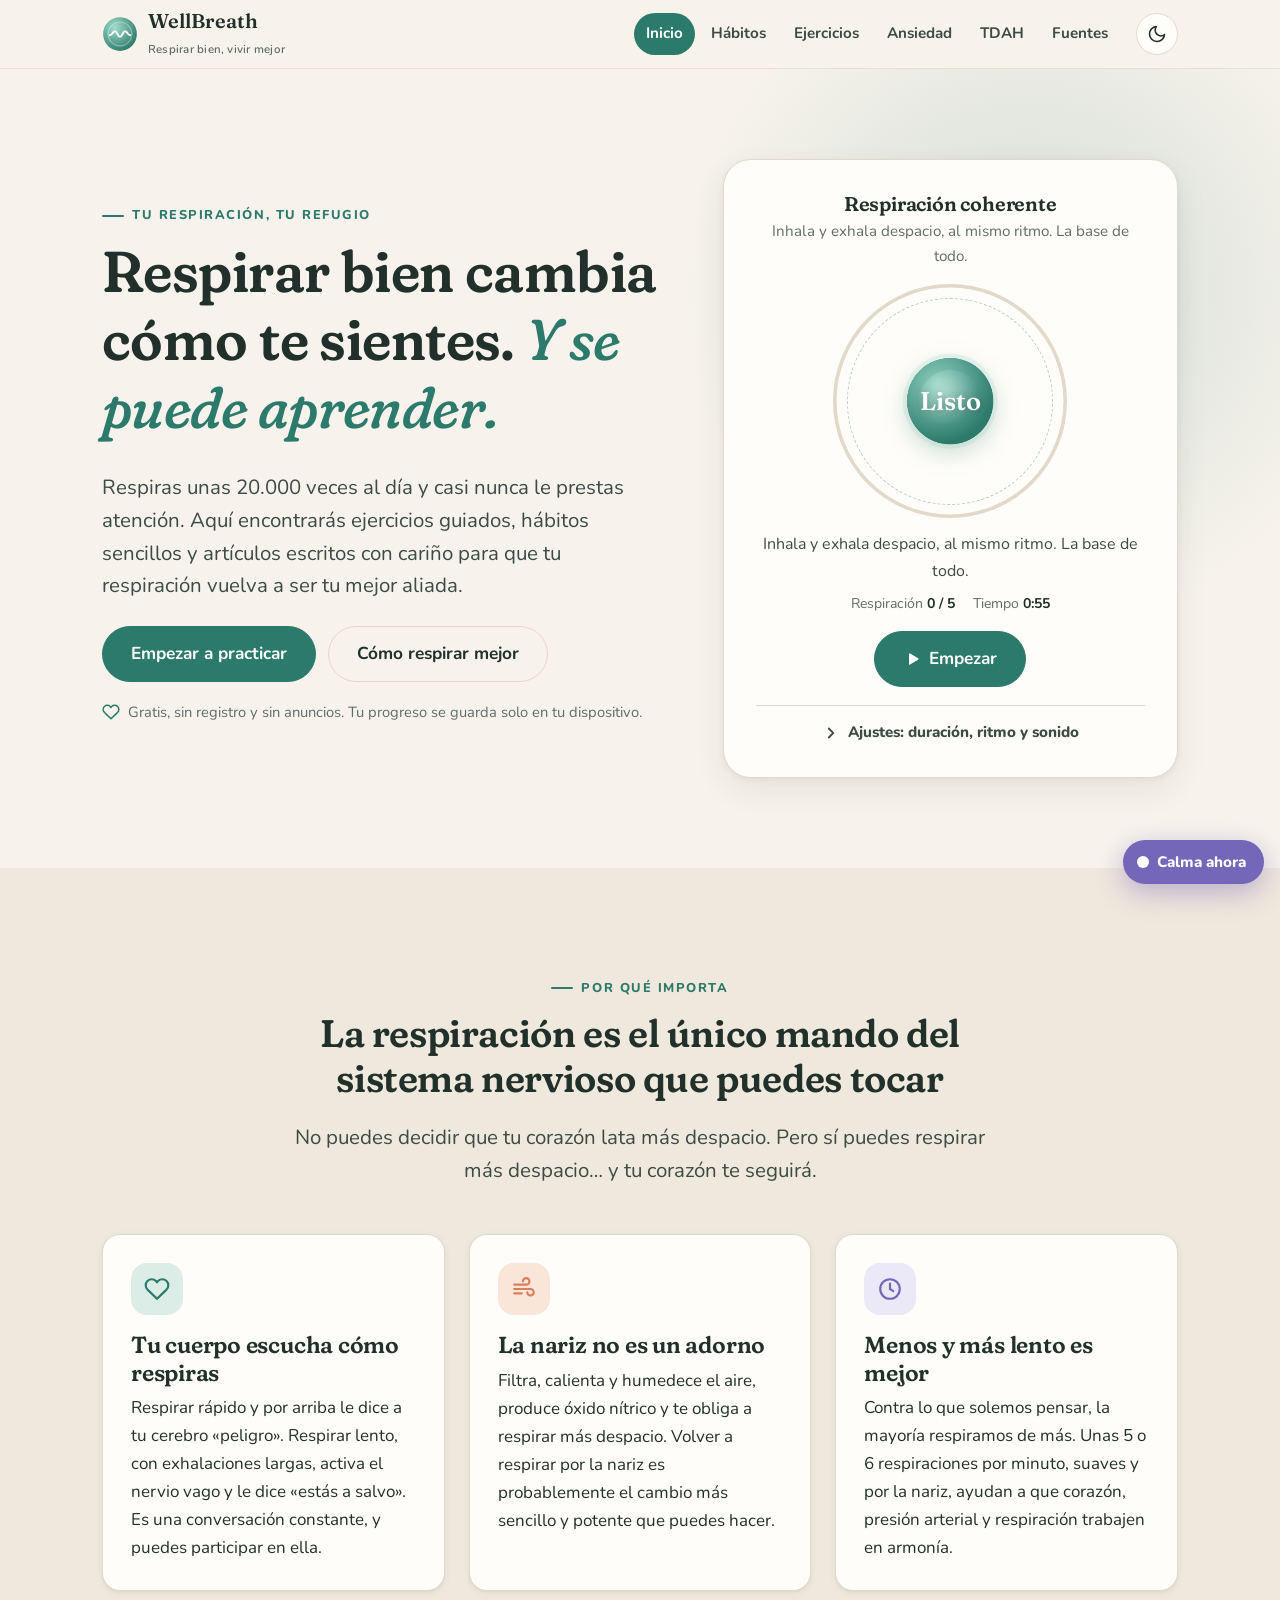
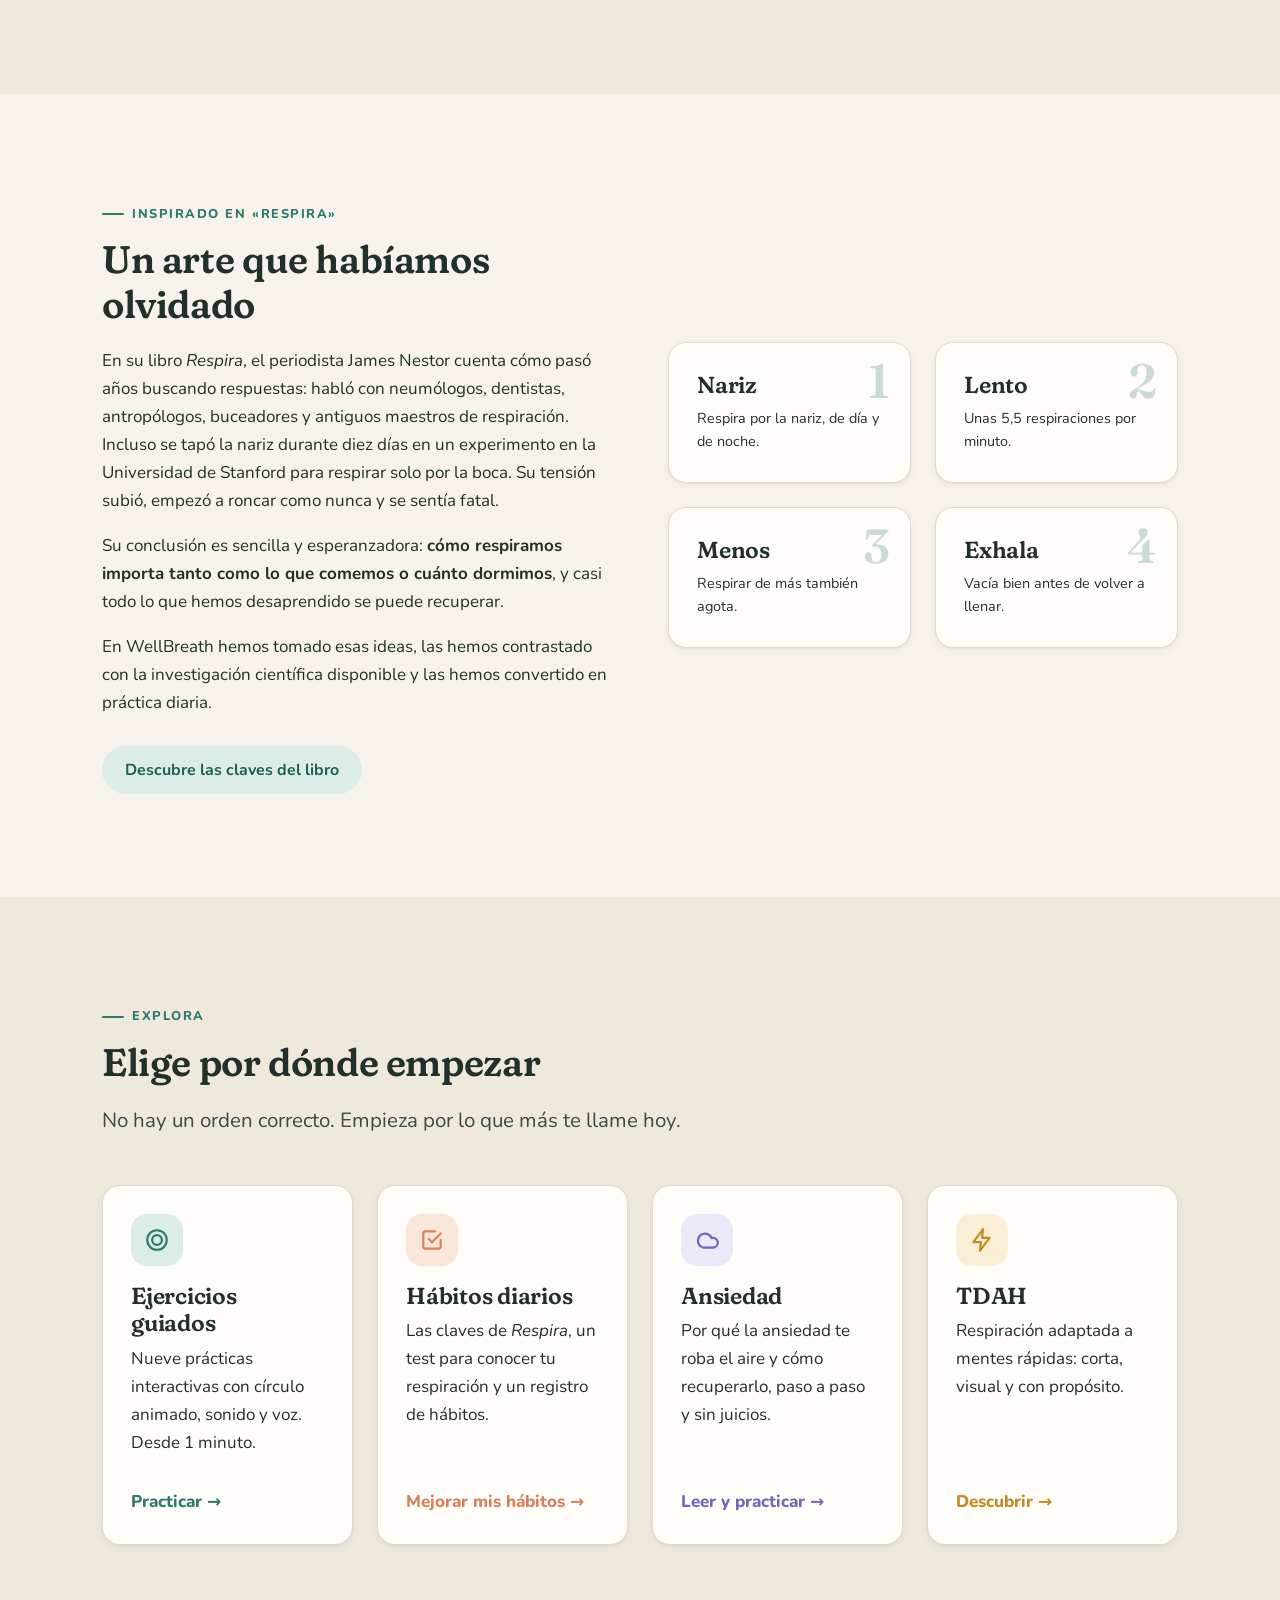
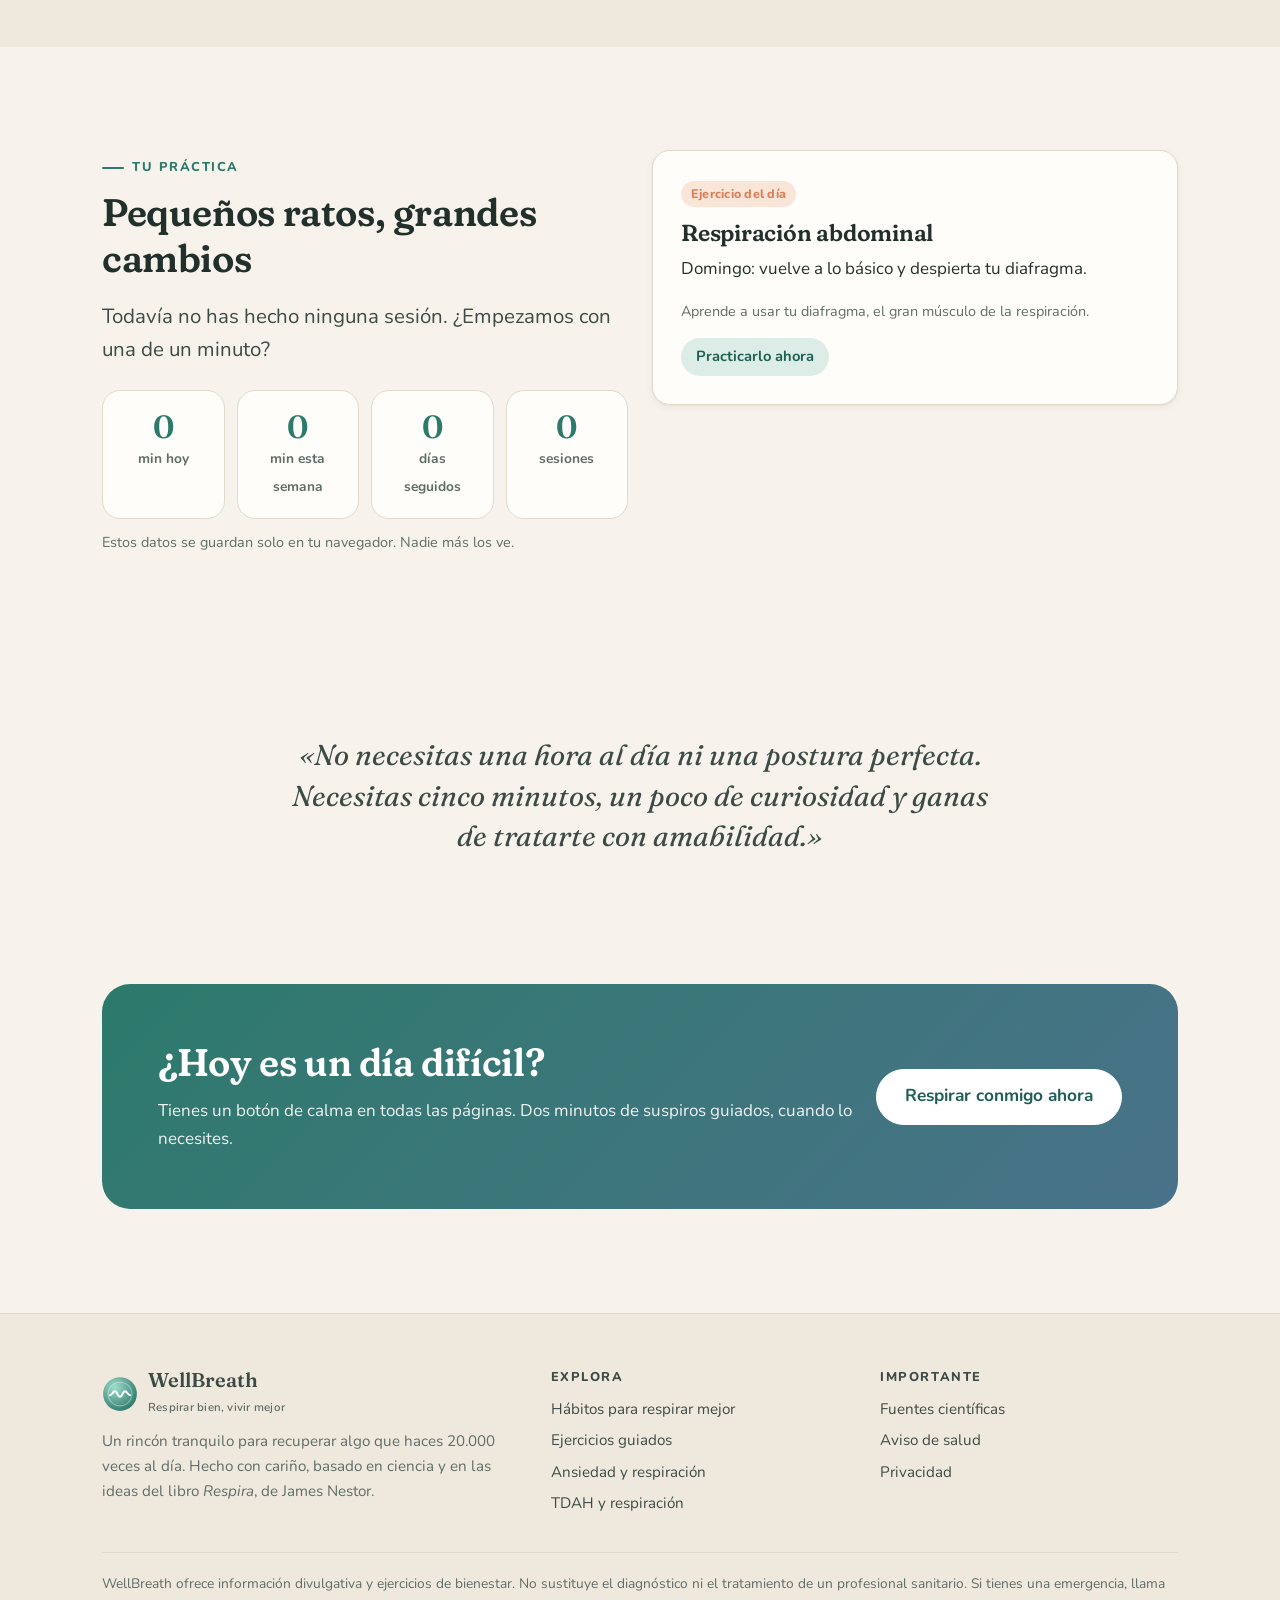
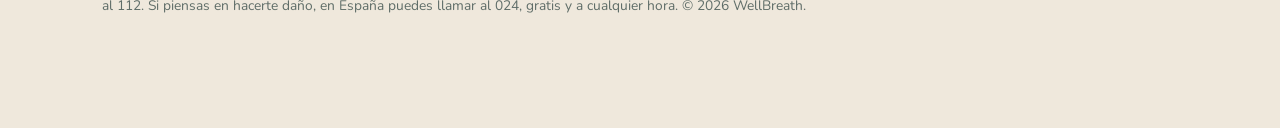
==== index.html @ b834329a "Crear WellBreath: web para mejorar la respiración en el día a día - Seis páginas: inicio, hábitos (c" ====
<!doctype html>
<html lang="es">
<head>
  <meta charset="utf-8">
  <meta name="viewport" content="width=device-width, initial-scale=1, viewport-fit=cover">
  <meta name="theme-color" content="#2c7a6b">
  <link rel="icon" href="img/favicon.svg" type="image/svg+xml">
  <link rel="manifest" href="manifest.webmanifest">
  <link rel="preconnect" href="https://fonts.googleapis.com">
  <link rel="preconnect" href="https://fonts.gstatic.com" crossorigin>
  <link href="https://fonts.googleapis.com/css2?family=Fraunces:ital,opsz,wght@0,9..144,400..700;1,9..144,400..600&family=Nunito:ital,wght@0,400..800;1,400..600&display=swap" rel="stylesheet">
  <link rel="stylesheet" href="css/styles.css">
  <script>
    (function () {
      document.documentElement.classList.add('no-js');
      try { var t = localStorage.getItem('wb-theme'); if (t) document.documentElement.dataset.theme = t; } catch (e) {}
    })();
  </script>
  <title>WellBreath · Respirar bien, vivir mejor</title>
  <meta name="description" content="Ejercicios de respiración interactivos, hábitos basados en el libro Respira y artículos cercanos sobre ansiedad y TDAH para respirar mejor cada día.">
</head>
<body>
  <a class="skip-link" href="#main">Saltar al contenido</a>
  <header class="site-header">
    <div class="container header-inner">
      <a class="brand" href="index.html" aria-label="WellBreath, inicio">
        <img class="brand-mark" src="img/favicon.svg" alt="" width="36" height="36">
        <span><span class="brand-name">WellBreath</span><span class="brand-tag">Respirar bien, vivir mejor</span></span>
      </a>
      <nav class="main-nav" id="main-nav" aria-label="Principal">
        <ul>
          <li><a href="index.html" aria-current="page">Inicio</a></li>
          <li><a href="habitos.html">Hábitos</a></li>
          <li><a href="ejercicios.html">Ejercicios</a></li>
          <li><a href="ansiedad.html">Ansiedad</a></li>
          <li><a href="tdah.html">TDAH</a></li>
          <li><a href="fuentes.html">Fuentes</a></li>
        </ul>
      </nav>
      <button type="button" class="icon-btn theme-toggle" aria-label="Cambiar tema claro u oscuro">
        <svg class="icon-moon" viewBox="0 0 24 24" fill="none" stroke="currentColor" stroke-width="2" stroke-linecap="round" stroke-linejoin="round" aria-hidden="true"><path d="M21 12.8A9 9 0 1 1 11.2 3a7 7 0 0 0 9.8 9.8Z"/></svg>
        <svg class="icon-sun" viewBox="0 0 24 24" fill="none" stroke="currentColor" stroke-width="2" stroke-linecap="round" aria-hidden="true"><circle cx="12" cy="12" r="4.5"/><path d="M12 2v2m0 16v2M4.9 4.9l1.4 1.4m11.4 11.4 1.4 1.4M2 12h2m16 0h2M4.9 19.1l1.4-1.4M17.7 6.3l1.4-1.4"/></svg>
      </button>
      <button type="button" class="icon-btn nav-toggle" aria-controls="main-nav" aria-expanded="false" aria-label="Abrir menú">
        <svg viewBox="0 0 24 24" fill="none" stroke="currentColor" stroke-width="2.2" stroke-linecap="round" aria-hidden="true"><path d="M4 7h16M4 12h16M4 17h16"/></svg>
      </button>
    </div>
  </header>

  <main id="main">
    <!-- Hero -->
    <section class="hero">
      <div class="container hero-grid">
        <div>
          <span class="eyebrow">Tu respiración, tu refugio</span>
          <h1>Respirar bien cambia cómo te sientes. <em>Y se puede aprender.</em></h1>
          <p class="lead">Respiras unas 20.000 veces al día y casi nunca le prestas atención. Aquí encontrarás ejercicios guiados, hábitos sencillos y artículos escritos con cariño para que tu respiración vuelva a ser tu mejor aliada.</p>
          <div class="btn-row mt-2">
            <a class="btn btn-lg" href="ejercicios.html">Empezar a practicar</a>
            <a class="btn btn-ghost btn-lg" href="habitos.html">Cómo respirar mejor</a>
          </div>
          <p class="hero-note">
            <svg viewBox="0 0 24 24" fill="none" stroke="currentColor" stroke-width="2" stroke-linecap="round" aria-hidden="true"><path d="M20.8 4.6a5.5 5.5 0 0 0-7.8 0L12 5.7l-1-1.1a5.5 5.5 0 0 0-7.8 7.8l1 1.1L12 21l7.8-7.5 1-1.1a5.5 5.5 0 0 0 0-7.8Z"/></svg>
            Gratis, sin registro y sin anuncios. Tu progreso se guarda solo en tu dispositivo.
          </p>
        </div>
        <div>
          <div data-breath-player="coherente" data-compact data-minutes="1" data-show-title></div>
        </div>
      </div>
    </section>

    <!-- Por qué importa -->
    <section class="section section-alt">
      <div class="container">
        <div class="section-head center reveal">
          <span class="eyebrow">Por qué importa</span>
          <h2>La respiración es el único mando del sistema nervioso que puedes tocar</h2>
          <p class="lead">No puedes decidir que tu corazón lata más despacio. Pero sí puedes respirar más despacio… y tu corazón te seguirá.</p>
        </div>
        <div class="grid grid-3">
          <article class="card reveal">
            <div class="card-icon">
              <svg viewBox="0 0 24 24" fill="none" stroke="currentColor" stroke-width="2" stroke-linecap="round" aria-hidden="true"><path d="M20.8 4.6a5.5 5.5 0 0 0-7.8 0L12 5.7l-1-1.1a5.5 5.5 0 0 0-7.8 7.8l1 1.1L12 21l7.8-7.5 1-1.1a5.5 5.5 0 0 0 0-7.8Z"/></svg>
            </div>
            <h3>Tu cuerpo escucha cómo respiras</h3>
            <p>Respirar rápido y por arriba le dice a tu cerebro «peligro». Respirar lento, con exhalaciones largas, activa el nervio vago y le dice «estás a salvo». Es una conversación constante, y puedes participar en ella.</p>
          </article>
          <article class="card reveal">
            <div class="card-icon accent">
              <svg viewBox="0 0 24 24" fill="none" stroke="currentColor" stroke-width="2" stroke-linecap="round" aria-hidden="true"><path d="M3 8h11a3 3 0 1 0-3-3M3 12h15a3 3 0 1 1-3 3M3 16h7"/></svg>
            </div>
            <h3>La nariz no es un adorno</h3>
            <p>Filtra, calienta y humedece el aire, produce óxido nítrico y te obliga a respirar más despacio. Volver a respirar por la nariz es probablemente el cambio más sencillo y potente que puedes hacer.</p>
          </article>
          <article class="card reveal">
            <div class="card-icon calm">
              <svg viewBox="0 0 24 24" fill="none" stroke="currentColor" stroke-width="2" stroke-linecap="round" aria-hidden="true"><circle cx="12" cy="12" r="9"/><path d="M12 7v5l3 2"/></svg>
            </div>
            <h3>Menos y más lento es mejor</h3>
            <p>Contra lo que solemos pensar, la mayoría respiramos de más. Unas 5 o 6 respiraciones por minuto, suaves y por la nariz, ayudan a que corazón, presión arterial y respiración trabajen en armonía.</p>
          </article>
        </div>
      </div>
    </section>

    <!-- Respira, el libro -->
    <section class="section">
      <div class="container split">
        <div class="reveal">
          <span class="eyebrow">Inspirado en «Respira»</span>
          <h2>Un arte que habíamos olvidado</h2>
          <p>En su libro <em>Respira</em>, el periodista James Nestor cuenta cómo pasó años buscando respuestas: habló con neumólogos, dentistas, antropólogos, buceadores y antiguos maestros de respiración. Incluso se tapó la nariz durante diez días en un experimento en la Universidad de Stanford para respirar solo por la boca. Su tensión subió, empezó a roncar como nunca y se sentía fatal.</p>
          <p>Su conclusión es sencilla y esperanzadora: <strong>cómo respiramos importa tanto como lo que comemos o cuánto dormimos</strong>, y casi todo lo que hemos desaprendido se puede recuperar.</p>
          <p>En WellBreath hemos tomado esas ideas, las hemos contrastado con la investigación científica disponible y las hemos convertido en práctica diaria.</p>
          <a class="btn btn-soft mt-1" href="habitos.html">Descubre las claves del libro</a>
        </div>
        <div class="grid grid-2 reveal">
          <div class="card pillar"><span class="pillar-num" aria-hidden="true">1</span><h3>Nariz</h3><p class="small">Respira por la nariz, de día y de noche.</p></div>
          <div class="card pillar"><span class="pillar-num" aria-hidden="true">2</span><h3>Lento</h3><p class="small">Unas 5,5 respiraciones por minuto.</p></div>
          <div class="card pillar"><span class="pillar-num" aria-hidden="true">3</span><h3>Menos</h3><p class="small">Respirar de más también agota.</p></div>
          <div class="card pillar"><span class="pillar-num" aria-hidden="true">4</span><h3>Exhala</h3><p class="small">Vacía bien antes de volver a llenar.</p></div>
        </div>
      </div>
    </section>

    <!-- Explora -->
    <section class="section section-alt">
      <div class="container">
        <div class="section-head reveal">
          <span class="eyebrow">Explora</span>
          <h2>Elige por dónde empezar</h2>
          <p class="lead">No hay un orden correcto. Empieza por lo que más te llame hoy.</p>
        </div>
        <div class="grid grid-4">
          <a class="card card-link reveal" href="ejercicios.html">
            <div class="card-icon">
              <svg viewBox="0 0 24 24" fill="none" stroke="currentColor" stroke-width="2" stroke-linecap="round" aria-hidden="true"><circle cx="12" cy="12" r="9"/><circle cx="12" cy="12" r="4.5"/></svg>
            </div>
            <h3>Ejercicios guiados</h3>
            <p>Nueve prácticas interactivas con círculo animado, sonido y voz. Desde 1 minuto.</p>
            <span class="more">Practicar →</span>
          </a>
          <a class="card card-link accent reveal" href="habitos.html">
            <div class="card-icon accent">
              <svg viewBox="0 0 24 24" fill="none" stroke="currentColor" stroke-width="2" stroke-linecap="round" aria-hidden="true"><path d="M9 11l3 3 8-8"/><path d="M20 12v6a2 2 0 0 1-2 2H6a2 2 0 0 1-2-2V6a2 2 0 0 1 2-2h9"/></svg>
            </div>
            <h3>Hábitos diarios</h3>
            <p>Las claves de <em>Respira</em>, un test para conocer tu respiración y un registro de hábitos.</p>
            <span class="more">Mejorar mis hábitos →</span>
          </a>
          <a class="card card-link calm reveal" href="ansiedad.html">
            <div class="card-icon calm">
              <svg viewBox="0 0 24 24" fill="none" stroke="currentColor" stroke-width="2" stroke-linecap="round" aria-hidden="true"><path d="M17.5 19a4.5 4.5 0 1 0-1.3-8.8A6.5 6.5 0 1 0 6.5 18"/><path d="M8 19h9.5"/></svg>
            </div>
            <h3>Ansiedad</h3>
            <p>Por qué la ansiedad te roba el aire y cómo recuperarlo, paso a paso y sin juicios.</p>
            <span class="more">Leer y practicar →</span>
          </a>
          <a class="card card-link focus reveal" href="tdah.html">
            <div class="card-icon focus">
              <svg viewBox="0 0 24 24" fill="none" stroke="currentColor" stroke-width="2" stroke-linecap="round" stroke-linejoin="round" aria-hidden="true"><path d="M13 2 4 14h7l-1 8 9-12h-7l1-8Z"/></svg>
            </div>
            <h3>TDAH</h3>
            <p>Respiración adaptada a mentes rápidas: corta, visual y con propósito.</p>
            <span class="more">Descubrir →</span>
          </a>
        </div>
      </div>
    </section>

    <!-- Tu práctica -->
    <section class="section">
      <div class="container">
        <div class="grid grid-2" style="align-items:start">
          <div class="reveal">
            <span class="eyebrow">Tu práctica</span>
            <h2>Pequeños ratos, grandes cambios</h2>
            <p class="lead" data-stat-message>Cada día es un buen día para empezar.</p>
            <div class="stats mt-2">
              <div class="stat"><b data-stat="today">0</b><span>min hoy</span></div>
              <div class="stat"><b data-stat="week">0</b><span>min esta semana</span></div>
              <div class="stat"><b data-stat="streak">0</b><span>días seguidos</span></div>
              <div class="stat"><b data-stat="sessions">0</b><span>sesiones</span></div>
            </div>
            <p class="small muted mt-1">Estos datos se guardan solo en tu navegador. Nadie más los ve.</p>
          </div>
          <div class="card reveal" data-exercise-of-day></div>
        </div>
      </div>
    </section>

    <!-- Mensaje cálido -->
    <section class="section-tight">
      <div class="container narrow center reveal">
        <blockquote class="prose" style="margin:0 auto;border:0;padding:0;font-family:var(--font-display);font-size:clamp(1.3rem,3vw,1.8rem);font-style:italic;color:var(--ink-soft);line-height:1.4">
          «No necesitas una hora al día ni una postura perfecta. Necesitas cinco minutos, un poco de curiosidad y ganas de tratarte con amabilidad.»
        </blockquote>
      </div>
    </section>

    <section class="section-tight">
      <div class="container">
        <div class="cta-band reveal">
          <div>
            <h2>¿Hoy es un día difícil?</h2>
            <p>Tienes un botón de calma en todas las páginas. Dos minutos de suspiros guiados, cuando lo necesites.</p>
          </div>
          <button type="button" class="btn btn-lg" data-open-sos>Respirar conmigo ahora</button>
        </div>
      </div>
    </section>
  </main>

  <footer class="site-footer">
    <div class="container">
      <div class="footer-grid">
        <div>
          <a class="brand" href="index.html" aria-label="WellBreath, inicio">
            <img class="brand-mark" src="img/favicon.svg" alt="" width="36" height="36">
            <span><span class="brand-name">WellBreath</span><span class="brand-tag">Respirar bien, vivir mejor</span></span>
          </a>
          <p class="mt-1">Un rincón tranquilo para recuperar algo que haces 20.000 veces al día. Hecho con cariño, basado en ciencia y en las ideas del libro <em>Respira</em>, de James Nestor.</p>
        </div>
        <div>
          <h2>Explora</h2>
          <ul>
            <li><a href="habitos.html">Hábitos para respirar mejor</a></li>
            <li><a href="ejercicios.html">Ejercicios guiados</a></li>
            <li><a href="ansiedad.html">Ansiedad y respiración</a></li>
            <li><a href="tdah.html">TDAH y respiración</a></li>
          </ul>
        </div>
        <div>
          <h2>Importante</h2>
          <ul>
            <li><a href="fuentes.html">Fuentes científicas</a></li>
            <li><a href="fuentes.html#aviso">Aviso de salud</a></li>
            <li><a href="fuentes.html#privacidad">Privacidad</a></li>
          </ul>
        </div>
      </div>
      <p class="disclaimer">WellBreath ofrece información divulgativa y ejercicios de bienestar. No sustituye el diagnóstico ni el tratamiento de un profesional sanitario. Si tienes una emergencia, llama al 112. Si piensas en hacerte daño, en España puedes llamar al 024, gratis y a cualquier hora. © <span data-year>2026</span> WellBreath.</p>
    </div>
  </footer>

  <button type="button" class="sos-fab" data-open-sos aria-haspopup="dialog">
    <span class="pulse" aria-hidden="true"></span> Calma ahora
  </button>

  <script src="js/exercises.js" defer></script>
  <script src="js/breath.js" defer></script>
  <script src="js/tools.js" defer></script>
  <script src="js/app.js" defer></script>
</body>
</html>
---- css/styles.css ----
/* ==========================================================================
   WellBreath — Respirar bien, vivir mejor
   Hoja de estilos principal
   ========================================================================== */

/* ---------- Tokens de diseño ---------- */
:root {
  --bg: #f7f3ec;
  --bg-alt: #efe8dc;
  --surface: #fffdf9;
  --surface-2: #f9f5ee;
  --ink: #22302b;
  --ink-soft: #3d4b46;
  --muted: #5f6d68;
  --line: #e2d9cb;

  --primary: #2c7a6b;
  --primary-strong: #1f5f53;
  --primary-soft: #dcede7;
  --primary-ink: #ffffff;

  --accent: #d9805a;
  --accent-soft: #fae5d9;

  --calm: #7466b8;          /* ansiedad */
  --calm-soft: #ebe8f8;
  --focus: #c48a1f;         /* TDAH */
  --focus-soft: #faefd6;

  --danger: #b4483c;
  --danger-soft: #f8e1dd;

  --orb-a: #8fd1bf;
  --orb-b: #2c7a6b;
  --orb-glow: rgba(44, 122, 107, .28);

  --radius-s: 10px;
  --radius: 18px;
  --radius-l: 28px;
  --shadow-s: 0 1px 2px rgba(34, 48, 43, .06), 0 2px 8px rgba(34, 48, 43, .05);
  --shadow: 0 2px 6px rgba(34, 48, 43, .05), 0 12px 32px rgba(34, 48, 43, .08);

  --font-display: "Fraunces", Georgia, "Times New Roman", serif;
  --font-body: "Nunito", system-ui, -apple-system, "Segoe UI", Roboto, sans-serif;

  --container: 1140px;
  --gutter: clamp(16px, 4vw, 32px);

  color-scheme: light;
}

@media (prefers-color-scheme: dark) {
  :root:not([data-theme="light"]) {
    --bg: #111816;
    --bg-alt: #16201d;
    --surface: #19231f;
    --surface-2: #1e2a26;
    --ink: #e7efeb;
    --ink-soft: #cdd8d3;
    --muted: #9fb0a9;
    --line: #2b3a35;
    --primary: #6cc4ad;
    --primary-strong: #8fd8c4;
    --primary-soft: #1f3530;
    --primary-ink: #0f1a17;
    --accent: #eea27f;
    --accent-soft: #3a2a22;
    --calm: #a99cf0;
    --calm-soft: #26233b;
    --focus: #e8b85a;
    --focus-soft: #352c17;
    --danger: #f0907f;
    --danger-soft: #3b2420;
    --orb-a: #9ee3d0;
    --orb-b: #2f8b78;
    --orb-glow: rgba(108, 196, 173, .25);
    --shadow-s: 0 1px 2px rgba(0, 0, 0, .3);
    --shadow: 0 2px 6px rgba(0, 0, 0, .25), 0 12px 32px rgba(0, 0, 0, .3);
    color-scheme: dark;
  }
}

:root[data-theme="dark"] {
  --bg: #111816;
  --bg-alt: #16201d;
  --surface: #19231f;
  --surface-2: #1e2a26;
  --ink: #e7efeb;
  --ink-soft: #cdd8d3;
  --muted: #9fb0a9;
  --line: #2b3a35;
  --primary: #6cc4ad;
  --primary-strong: #8fd8c4;
  --primary-soft: #1f3530;
  --primary-ink: #0f1a17;
  --accent: #eea27f;
  --accent-soft: #3a2a22;
  --calm: #a99cf0;
  --calm-soft: #26233b;
  --focus: #e8b85a;
  --focus-soft: #352c17;
  --danger: #f0907f;
  --danger-soft: #3b2420;
  --orb-a: #9ee3d0;
  --orb-b: #2f8b78;
  --orb-glow: rgba(108, 196, 173, .25);
  --shadow-s: 0 1px 2px rgba(0, 0, 0, .3);
  --shadow: 0 2px 6px rgba(0, 0, 0, .25), 0 12px 32px rgba(0, 0, 0, .3);
  color-scheme: dark;
}

/* ---------- Base ---------- */
*, *::before, *::after { box-sizing: border-box; }

html { -webkit-text-size-adjust: 100%; scroll-behavior: smooth; scroll-padding-top: 88px; }
@media (prefers-reduced-motion: reduce) { html { scroll-behavior: auto; } }

body {
  margin: 0;
  background: var(--bg);
  color: var(--ink);
  font-family: var(--font-body);
  font-size: 1.0625rem;
  line-height: 1.65;
  overflow-x: hidden;
  -webkit-font-smoothing: antialiased;
}

img, svg { max-width: 100%; display: block; }
[hidden] { display: none !important; }

h1, h2, h3, h4 {
  font-family: var(--font-display);
  font-weight: 600;
  line-height: 1.18;
  letter-spacing: -.01em;
  color: var(--ink);
  margin: 0 0 .5em;
  font-variation-settings: "SOFT" 100, "WONK" 0;
}
h1 { font-size: clamp(2.1rem, 5.2vw, 3.6rem); }
h2 { font-size: clamp(1.6rem, 3.4vw, 2.4rem); }
h3 { font-size: clamp(1.2rem, 2.2vw, 1.45rem); }
h4 { font-size: 1.1rem; }

p { margin: 0 0 1em; }
a { color: var(--primary); text-underline-offset: .18em; text-decoration-thickness: 1px; }
a:hover { color: var(--primary-strong); }
strong { font-weight: 700; color: var(--ink); }

:focus-visible { outline: 3px solid var(--accent); outline-offset: 3px; border-radius: 6px; }

.skip-link {
  position: absolute; left: 12px; top: -60px; z-index: 200;
  background: var(--ink); color: var(--bg); padding: 10px 16px; border-radius: 10px;
  text-decoration: none; font-weight: 700;
}
.skip-link:focus { top: 12px; color: var(--bg); }

.visually-hidden {
  position: absolute !important; width: 1px; height: 1px; padding: 0; margin: -1px;
  overflow: hidden; clip: rect(0 0 0 0); white-space: nowrap; border: 0;
}

.container { width: 100%; max-width: var(--container); margin: 0 auto; padding: 0 var(--gutter); }
.narrow { max-width: 760px; }

/* ---------- Cabecera ---------- */
.site-header {
  position: sticky; top: 0; z-index: 100;
  background: color-mix(in srgb, var(--bg) 82%, transparent);
  backdrop-filter: saturate(1.4) blur(14px);
  -webkit-backdrop-filter: saturate(1.4) blur(14px);
  border-bottom: 1px solid color-mix(in srgb, var(--line) 70%, transparent);
}
.header-inner { display: flex; align-items: center; gap: 16px; height: 68px; }

.brand { display: flex; align-items: center; gap: 10px; text-decoration: none; color: var(--ink); margin-right: auto; }
.brand:hover { color: var(--ink); }
.brand-mark { width: 36px; height: 36px; flex: none; }
.brand-name { font-family: var(--font-display); font-weight: 600; font-size: 1.25rem; line-height: 1; }
.brand-tag { display: block; font-family: var(--font-body); font-size: .72rem; color: var(--muted); font-weight: 600; letter-spacing: .02em; margin-top: 3px; }

.main-nav ul { list-style: none; margin: 0; padding: 0; display: flex; gap: 4px; }
.main-nav a {
  display: block; padding: 8px 12px; border-radius: 999px; text-decoration: none;
  color: var(--ink-soft); font-weight: 700; font-size: .95rem;
}
.main-nav a:hover { background: var(--primary-soft); color: var(--primary-strong); }
.main-nav a[aria-current="page"] { background: var(--primary); color: var(--primary-ink); }

.icon-btn {
  display: inline-grid; place-items: center; width: 42px; height: 42px; border-radius: 999px;
  border: 1px solid var(--line); background: var(--surface); color: var(--ink); cursor: pointer;
}
.icon-btn:hover { border-color: var(--primary); color: var(--primary); }
.icon-btn svg { width: 20px; height: 20px; }
.theme-toggle .icon-sun { display: none; }
:root[data-theme="dark"] .theme-toggle .icon-sun { display: block; }
:root[data-theme="dark"] .theme-toggle .icon-moon { display: none; }
@media (prefers-color-scheme: dark) {
  :root:not([data-theme="light"]) .theme-toggle .icon-sun { display: block; }
  :root:not([data-theme="light"]) .theme-toggle .icon-moon { display: none; }
}

.nav-toggle { display: none; }

@media (max-width: 900px) {
  .nav-toggle { display: inline-grid; }
  .main-nav {
    position: fixed; inset: 68px 0 auto 0; background: var(--bg);
    border-bottom: 1px solid var(--line); box-shadow: var(--shadow);
    padding: 12px var(--gutter) 20px; display: none;
  }
  .main-nav.is-open { display: block; }
  .main-nav ul { flex-direction: column; gap: 2px; }
  .main-nav a { padding: 12px 14px; border-radius: 12px; font-size: 1.05rem; }
}

/* ---------- Botones ---------- */
.btn {
  --btn-bg: var(--primary); --btn-ink: var(--primary-ink); --btn-line: var(--primary);
  display: inline-flex; align-items: center; justify-content: center; gap: 8px;
  padding: 12px 22px; min-height: 48px; border-radius: 999px;
  background: var(--btn-bg); color: var(--btn-ink); border: 1.5px solid var(--btn-line);
  font: 700 1rem/1.2 var(--font-body); text-decoration: none; cursor: pointer;
  transition: transform .15s ease, background .2s ease, box-shadow .2s ease;
}
.btn:hover { color: var(--btn-ink); transform: translateY(-1px); box-shadow: var(--shadow-s); }
.btn:active { transform: translateY(0); }
.btn:disabled { opacity: .5; cursor: not-allowed; transform: none; box-shadow: none; }
.btn svg { width: 18px; height: 18px; }
.btn-ghost { --btn-bg: transparent; --btn-ink: var(--ink); --btn-line: var(--line); }
.btn-ghost:hover { --btn-line: var(--primary); --btn-ink: var(--primary); }
.btn-soft { --btn-bg: var(--primary-soft); --btn-ink: var(--primary-strong); --btn-line: transparent; }
.btn-accent { --btn-bg: var(--accent); --btn-ink: #fff; --btn-line: var(--accent); }
.btn-calm { --btn-bg: var(--calm); --btn-ink: #fff; --btn-line: var(--calm); }
.btn-focus { --btn-bg: var(--focus); --btn-ink: #1f1607; --btn-line: var(--focus); }
.btn-sm { padding: 8px 14px; min-height: 38px; font-size: .92rem; }
.btn-lg { padding: 16px 28px; min-height: 56px; font-size: 1.08rem; }
.btn-row { display: flex; flex-wrap: wrap; gap: 12px; }

/* ---------- Secciones ---------- */
.section { padding: clamp(56px, 8vw, 104px) 0; }
.section-tight { padding: clamp(36px, 5vw, 64px) 0; }
.section-alt { background: var(--bg-alt); }
.section-head { max-width: 720px; margin-bottom: clamp(28px, 4vw, 48px); }
.section-head.center { margin-left: auto; margin-right: auto; text-align: center; }
.eyebrow {
  display: inline-flex; align-items: center; gap: 8px;
  font-size: .8rem; font-weight: 800; letter-spacing: .12em; text-transform: uppercase;
  color: var(--primary); margin-bottom: 12px;
}
.eyebrow::before { content: ""; width: 22px; height: 2px; background: currentColor; border-radius: 2px; }
.lead { font-size: clamp(1.1rem, 2vw, 1.28rem); color: var(--ink-soft); line-height: 1.6; }

.theme-calm .eyebrow { color: var(--calm); }
.theme-focus .eyebrow { color: var(--focus); }

/* ---------- Hero ---------- */
.hero { position: relative; padding: clamp(40px, 7vw, 96px) 0 clamp(48px, 7vw, 96px); overflow: hidden; }
.hero::before {
  content: ""; position: absolute; inset: -20% -10% auto auto; width: 60vw; height: 60vw; max-width: 760px; max-height: 760px;
  background: radial-gradient(circle, color-mix(in srgb, var(--primary) 18%, transparent), transparent 65%);
  pointer-events: none; z-index: 0;
}
.hero > .container { position: relative; z-index: 1; }
.hero-grid { display: grid; grid-template-columns: 1.1fr .9fr; gap: clamp(28px, 5vw, 64px); align-items: center; }
.hero h1 em { font-style: italic; color: var(--primary); font-weight: 500; }
.hero .lead { max-width: 560px; }
.hero-note { margin-top: 18px; font-size: .92rem; color: var(--muted); display: flex; gap: 8px; align-items: flex-start; }
.hero-note svg { width: 18px; height: 18px; flex: none; margin-top: 3px; color: var(--primary); }
@media (max-width: 860px) { .hero-grid { grid-template-columns: 1fr; } }

.page-hero { padding: clamp(40px, 6vw, 80px) 0 clamp(32px, 4vw, 48px); position: relative; overflow: hidden; }
.page-hero .lead { max-width: 700px; }
.page-hero::after {
  content: ""; position: absolute; right: -120px; top: -120px; width: 420px; height: 420px; border-radius: 50%;
  background: radial-gradient(circle, color-mix(in srgb, var(--hero-tint, var(--primary)) 20%, transparent), transparent 70%);
  pointer-events: none;
}
.theme-calm { --hero-tint: var(--calm); }
.theme-focus { --hero-tint: var(--focus); }

/* ---------- Tarjetas y rejillas ---------- */
.grid { display: grid; gap: clamp(16px, 2.4vw, 24px); }
.grid-2 { grid-template-columns: repeat(2, minmax(0, 1fr)); }
.grid-3 { grid-template-columns: repeat(3, minmax(0, 1fr)); }
.grid-4 { grid-template-columns: repeat(4, minmax(0, 1fr)); }
@media (max-width: 960px) { .grid-4 { grid-template-columns: repeat(2, minmax(0, 1fr)); } .grid-3 { grid-template-columns: repeat(2, minmax(0, 1fr)); } }
@media (max-width: 640px) { .grid-2, .grid-3, .grid-4 { grid-template-columns: 1fr; } }

.card {
  background: var(--surface); border: 1px solid var(--line); border-radius: var(--radius);
  padding: clamp(20px, 3vw, 28px); box-shadow: var(--shadow-s); min-width: 0;
}
.card h3 { margin-bottom: .35em; }
.card p:last-child { margin-bottom: 0; }
.card-link { text-decoration: none; color: inherit; display: flex; flex-direction: column; transition: transform .2s ease, box-shadow .2s ease, border-color .2s; }
.card-link:hover { color: inherit; transform: translateY(-3px); box-shadow: var(--shadow); border-color: var(--primary); }
.card-link .more { margin-top: auto; padding-top: 14px; font-weight: 800; color: var(--primary); display: inline-flex; align-items: center; gap: 6px; }
.card-icon {
  width: 52px; height: 52px; border-radius: 16px; display: grid; place-items: center;
  background: var(--primary-soft); color: var(--primary); margin-bottom: 16px;
}
.card-icon svg { width: 26px; height: 26px; }
.card-icon.calm { background: var(--calm-soft); color: var(--calm); }
.card-icon.focus { background: var(--focus-soft); color: var(--focus); }
.card-icon.accent { background: var(--accent-soft); color: var(--accent); }
.card-link.calm:hover { border-color: var(--calm); } .card-link.calm .more { color: var(--calm); }
.card-link.focus:hover { border-color: var(--focus); } .card-link.focus .more { color: var(--focus); }
.card-link.accent:hover { border-color: var(--accent); } .card-link.accent .more { color: var(--accent); }

.tag {
  display: inline-block; padding: 3px 10px; border-radius: 999px; font-size: .78rem; font-weight: 800;
  background: var(--primary-soft); color: var(--primary-strong); letter-spacing: .02em;
}
.tag.calm { background: var(--calm-soft); color: var(--calm); }
.tag.focus { background: var(--focus-soft); color: var(--focus); }
.tag.accent { background: var(--accent-soft); color: var(--accent); }
.tags { display: flex; flex-wrap: wrap; gap: 6px; }

/* Pilares (claves de Respira) */
.pillar { position: relative; padding-top: 28px; }
.pillar-num {
  font-family: var(--font-display); font-size: 3rem; line-height: 1; color: var(--primary);
  opacity: .25; position: absolute; top: 14px; right: 20px; font-weight: 600;
}

/* ---------- Artículo / prosa ---------- */
.prose { max-width: 720px; }
.prose h2 { margin-top: 2.2em; }
.prose h3 { margin-top: 1.8em; }
.prose > :first-child { margin-top: 0; }
.prose ul, .prose ol { padding-left: 1.3em; margin: 0 0 1.2em; }
.prose li { margin-bottom: .45em; }
.prose li::marker { color: var(--primary); }
.prose blockquote {
  margin: 1.6em 0; padding: 4px 0 4px 22px; border-left: 3px solid var(--accent);
  font-family: var(--font-display); font-size: 1.22rem; font-style: italic; color: var(--ink-soft);
}
.theme-calm .prose li::marker { color: var(--calm); }
.theme-focus .prose li::marker { color: var(--focus); }

.article-layout { display: grid; grid-template-columns: 240px minmax(0, 1fr); gap: clamp(28px, 5vw, 64px); align-items: start; }
.toc { position: sticky; top: 96px; font-size: .93rem; }
.toc h2 { font-family: var(--font-body); font-size: .78rem; text-transform: uppercase; letter-spacing: .12em; color: var(--muted); margin: 0 0 12px; font-weight: 800; }
.toc ol { list-style: none; margin: 0; padding: 0; border-left: 2px solid var(--line); }
.toc a { display: block; padding: 6px 0 6px 14px; margin-left: -2px; border-left: 2px solid transparent; color: var(--muted); text-decoration: none; font-weight: 600; line-height: 1.35; }
.toc a:hover { color: var(--ink); }
.toc a.is-active { color: var(--hero-tint, var(--primary)); border-left-color: currentColor; }
@media (max-width: 960px) { .article-layout { grid-template-columns: 1fr; } .toc { position: static; display: none; } }

/* Llamadas / avisos */
.callout {
  display: flex; gap: 14px; padding: 18px 20px; border-radius: var(--radius);
  background: var(--primary-soft); border: 1px solid color-mix(in srgb, var(--primary) 25%, transparent);
  margin: 1.6em 0; color: var(--ink);
}
.callout > svg { width: 24px; height: 24px; flex: none; color: var(--primary); margin-top: 2px; }
.callout p:last-child { margin-bottom: 0; }
.callout strong:first-child { display: block; margin-bottom: 2px; }
.callout.warn { background: var(--accent-soft); border-color: color-mix(in srgb, var(--accent) 30%, transparent); }
.callout.warn > svg { color: var(--accent); }
.callout.calm { background: var(--calm-soft); border-color: color-mix(in srgb, var(--calm) 30%, transparent); }
.callout.calm > svg { color: var(--calm); }
.callout.focus { background: var(--focus-soft); border-color: color-mix(in srgb, var(--focus) 30%, transparent); }
.callout.focus > svg { color: var(--focus); }
.callout.danger { background: var(--danger-soft); border-color: color-mix(in srgb, var(--danger) 30%, transparent); }
.callout.danger > svg { color: var(--danger); }

.try-it {
  margin: 1.2em 0 0; padding: 14px 16px; border-radius: var(--radius-s); background: var(--surface-2);
  border: 1px dashed var(--line); font-size: .97rem;
}
.try-it b { color: var(--accent); }

/* Mitos */
.myth { border-left: 4px solid var(--accent); }
.myth .myth-label { font-size: .78rem; font-weight: 800; text-transform: uppercase; letter-spacing: .1em; color: var(--accent); }
.myth .truth-label { font-size: .78rem; font-weight: 800; text-transform: uppercase; letter-spacing: .1em; color: var(--primary); }
.myth h3 { font-size: 1.15rem; margin: 4px 0 10px; }

/* Ciclo ansiedad */
.loop {
  position: relative; display: grid; grid-template-columns: 1fr 1fr; gap: 14px; margin: 2em 0;
  counter-reset: loop;
}
.loop-step {
  background: var(--surface); border: 1px solid var(--line); border-radius: var(--radius); padding: 18px 18px 16px;
  position: relative; counter-increment: loop; box-shadow: var(--shadow-s);
}
.loop-step::before {
  content: counter(loop); position: absolute; top: -12px; left: 16px; width: 28px; height: 28px; border-radius: 50%;
  background: var(--calm); color: #fff; font-weight: 800; display: grid; place-items: center; font-size: .9rem;
}
.loop-step h4 { margin: 6px 0 4px; font-size: 1.02rem; }
.loop-step p { margin: 0; font-size: .95rem; color: var(--ink-soft); }
.loop-center {
  grid-column: 1 / -1; text-align: center; font-weight: 700; color: var(--calm);
  display: flex; align-items: center; justify-content: center; gap: 10px; font-size: .95rem;
}
.loop-center svg { width: 22px; height: 22px; animation: spin 14s linear infinite; }
@keyframes spin { to { transform: rotate(360deg); } }
@media (prefers-reduced-motion: reduce) { .loop-center svg { animation: none; } }
@media (max-width: 560px) { .loop { grid-template-columns: 1fr; } }

/* ---------- Reproductor de respiración ---------- */
.player {
  background: var(--surface); border: 1px solid var(--line); border-radius: var(--radius-l);
  padding: clamp(20px, 3.5vw, 32px); box-shadow: var(--shadow); text-align: center; position: relative;
}
.player-title { font-size: 1.25rem; margin: 0 0 4px; }
.player-sub { color: var(--muted); font-size: .95rem; margin: 0 0 8px; }

.player-stage {
  position: relative; width: min(100%, 300px); aspect-ratio: 1; margin: 12px auto 10px;
  display: grid; place-items: center;
}
.player.compact .player-stage { width: min(100%, 240px); }
.player-ring { position: absolute; inset: 0; width: 100%; height: 100%; transform: rotate(-90deg); }
.player-ring circle { fill: none; stroke-width: 3; }
.player-ring .track { stroke: var(--line); }
.player-ring .progress { stroke: var(--primary); stroke-linecap: round; transition: stroke-dashoffset .2s linear; }

.orb {
  position: absolute; width: 86%; height: 86%; border-radius: 50%;
  background: radial-gradient(circle at 35% 30%, var(--orb-a), var(--orb-b) 72%);
  box-shadow: 0 0 0 10px color-mix(in srgb, var(--orb-a) 18%, transparent), 0 18px 60px var(--orb-glow);
  transform: scale(.42); will-change: transform;
}
.orb::after {
  content: ""; position: absolute; inset: 14%; border-radius: 50%;
  background: radial-gradient(circle at 40% 35%, rgba(255,255,255,.35), transparent 60%);
}
.orb-halo {
  position: absolute; width: 86%; height: 86%; border-radius: 50%;
  border: 1.5px dashed color-mix(in srgb, var(--primary) 35%, transparent);
  pointer-events: none;
}
.player.idle .orb { animation: orb-idle 6s ease-in-out infinite; }
@keyframes orb-idle { 0%, 100% { transform: scale(.44); } 50% { transform: scale(.52); } }
@media (prefers-reduced-motion: reduce) { .player.idle .orb { animation: none; } }

.player-center {
  position: relative; z-index: 2; display: flex; flex-direction: column; align-items: center; gap: 2px;
  color: #fff; text-shadow: 0 1px 8px rgba(0,0,0,.25); pointer-events: none;
}
.player-phase { font-family: var(--font-display); font-size: clamp(1.25rem, 4vw, 1.6rem); font-weight: 600; line-height: 1.1; }
.player-count { font-size: clamp(2rem, 7vw, 2.8rem); font-weight: 800; line-height: 1; font-variant-numeric: tabular-nums; min-height: 1em; }
.player-count:empty { display: none; }

.player-hint { min-height: 3.2em; margin: 4px auto 8px; max-width: 420px; color: var(--ink-soft); font-size: 1rem; }
.player-meta { display: flex; justify-content: center; gap: 18px; font-size: .88rem; color: var(--muted); margin-bottom: 16px; font-variant-numeric: tabular-nums; flex-wrap: wrap; }
.player-meta b { color: var(--ink); }
.player-controls { display: flex; justify-content: center; gap: 10px; flex-wrap: wrap; }

.player-settings { margin-top: 18px; text-align: left; border-top: 1px solid var(--line); padding-top: 14px; }
.player-settings summary {
  cursor: pointer; font-weight: 800; color: var(--ink-soft); font-size: .95rem; list-style: none;
  display: flex; align-items: center; gap: 8px; justify-content: center;
}
.player-settings summary::-webkit-details-marker { display: none; }
.player-settings summary svg { width: 18px; height: 18px; transition: transform .2s; }
.player-settings[open] summary svg { transform: rotate(90deg); }
.player-settings fieldset { border: 0; padding: 0; margin: 0; }
.player-settings fieldset:disabled { opacity: .55; }
.settings-grid { display: grid; gap: 16px; margin-top: 16px; }
.setting-label { display: block; font-size: .85rem; font-weight: 800; color: var(--muted); margin-bottom: 6px; text-transform: uppercase; letter-spacing: .06em; }
.chips { display: flex; flex-wrap: wrap; gap: 6px; }
.chip {
  padding: 7px 14px; border-radius: 999px; border: 1.5px solid var(--line); background: var(--surface);
  color: var(--ink-soft); font: 700 .9rem var(--font-body); cursor: pointer; min-height: 38px;
}
.chip:hover { border-color: var(--primary); }
.chip[aria-pressed="true"] { background: var(--primary); border-color: var(--primary); color: var(--primary-ink); }
.range-row { display: flex; align-items: center; gap: 12px; }
.range-row output { min-width: 4.2em; text-align: right; font-weight: 800; font-variant-numeric: tabular-nums; }
input[type="range"] { flex: 1; accent-color: var(--primary); min-width: 0; height: 28px; }
.toggle-row { display: flex; flex-wrap: wrap; gap: 8px 18px; }
.check { display: inline-flex; align-items: center; gap: 8px; font-weight: 700; font-size: .95rem; cursor: pointer; }
.check input { width: 20px; height: 20px; accent-color: var(--primary); }
select {
  font: 600 1rem var(--font-body); padding: 9px 12px; border-radius: 12px; border: 1.5px solid var(--line);
  background: var(--surface); color: var(--ink); min-height: 42px; max-width: 100%;
}

/* ---------- Biblioteca de ejercicios ---------- */
.lib-layout { display: grid; grid-template-columns: minmax(0, 1fr) minmax(0, 1.05fr); gap: clamp(20px, 4vw, 40px); align-items: start; }
.lib-player { position: sticky; top: 88px; }
@media (max-width: 940px) { .lib-layout { grid-template-columns: 1fr; } .lib-player { position: static; } }
.lib-filters { margin-bottom: 16px; }
.lib-list { display: grid; gap: 10px; }
.ex-card {
  text-align: left; width: 100%; display: grid; grid-template-columns: auto 1fr; gap: 14px; align-items: start;
  background: var(--surface); border: 1.5px solid var(--line); border-radius: var(--radius); padding: 16px 18px;
  cursor: pointer; color: var(--ink); font: inherit; transition: border-color .2s, transform .15s, box-shadow .2s;
}
.ex-card:hover { border-color: var(--primary); transform: translateY(-1px); box-shadow: var(--shadow-s); }
.ex-card[aria-pressed="true"] { border-color: var(--primary); background: var(--primary-soft); box-shadow: inset 0 0 0 1px var(--primary); }
.ex-card .ex-pattern {
  width: 54px; height: 54px; border-radius: 14px; background: var(--primary-soft); color: var(--primary-strong);
  display: grid; place-items: center; font-weight: 800; font-size: .78rem; text-align: center; line-height: 1.1; padding: 4px;
}
.ex-card[aria-pressed="true"] .ex-pattern { background: var(--primary); color: var(--primary-ink); }
.ex-card h3 { font-size: 1.08rem; margin: 0 0 3px; }
.ex-card p { margin: 0 0 8px; color: var(--muted); font-size: .93rem; line-height: 1.45; }

.ex-details { margin-top: 20px; }
.ex-details h3 { font-size: 1.1rem; margin: 1.2em 0 .4em; }
.ex-details ol, .ex-details ul { padding-left: 1.2em; margin: 0 0 1em; }
.ex-details li { margin-bottom: .35em; }
.ex-details .source { font-size: .88rem; color: var(--muted); }

.mood-grid { display: grid; grid-template-columns: repeat(auto-fit, minmax(150px, 1fr)); gap: 10px; }
.mood-btn {
  display: flex; flex-direction: column; align-items: flex-start; gap: 4px; padding: 16px; border-radius: var(--radius);
  border: 1.5px solid var(--line); background: var(--surface); cursor: pointer; text-align: left; font: inherit; color: var(--ink);
  transition: border-color .2s, transform .15s;
}
.mood-btn:hover { border-color: var(--accent); transform: translateY(-2px); }
.mood-btn .mood-emoji { font-size: 1.6rem; line-height: 1; }
.mood-btn b { font-size: 1rem; }
.mood-btn span { font-size: .86rem; color: var(--muted); }

/* ---------- Herramientas ---------- */
.tool { background: var(--surface); border: 1px solid var(--line); border-radius: var(--radius-l); padding: clamp(20px, 3.5vw, 32px); box-shadow: var(--shadow-s); }
.tool h3 { margin-top: 0; }
.tool-display {
  font-family: var(--font-display); font-size: clamp(2.6rem, 9vw, 4rem); font-weight: 600; line-height: 1;
  font-variant-numeric: tabular-nums; color: var(--primary); margin: 18px 0; text-align: center;
}
.tool-result { margin-top: 18px; padding: 16px 18px; border-radius: var(--radius); background: var(--primary-soft); }
.tool-result:empty { display: none; }
.tool-result h4 { margin: 0 0 6px; }
.tool-result p:last-child { margin-bottom: 0; }
.tool-steps { padding-left: 1.2em; margin: 0 0 1em; color: var(--ink-soft); }
.tool-steps li { margin-bottom: .35em; }
.history { list-style: none; padding: 0; margin: 14px 0 0; font-size: .92rem; color: var(--muted); display: grid; gap: 4px; }
.history li { display: flex; justify-content: space-between; border-bottom: 1px dashed var(--line); padding: 4px 0; }
.history b { color: var(--ink); }

.tap-btn {
  width: min(100%, 220px); aspect-ratio: 1; border-radius: 50%; margin: 10px auto; display: grid; place-items: center;
  background: radial-gradient(circle at 35% 30%, var(--orb-a), var(--orb-b)); color: #fff; border: 0; cursor: pointer;
  font: 800 1.15rem var(--font-body); box-shadow: 0 12px 40px var(--orb-glow); transition: transform .1s;
  -webkit-tap-highlight-color: transparent; touch-action: manipulation;
}
.tap-btn:active { transform: scale(.96); }
.tap-btn:disabled { opacity: .45; cursor: not-allowed; }
.tap-btn span { display: block; font-size: 2.4rem; line-height: 1; }

/* Escala BOLT */
.scale { display: grid; grid-template-columns: repeat(5, 1fr); gap: 4px; margin: 14px 0 6px; }
.scale div { height: 10px; border-radius: 4px; background: var(--line); }
.scale div.on { background: var(--primary); }
.scale-labels { display: grid; grid-template-columns: repeat(5, 1fr); gap: 4px; font-size: .74rem; color: var(--muted); text-align: center; }

/* Cuestionario */
.quiz-q { padding: 16px 0; border-bottom: 1px solid var(--line); }
.quiz-q:last-of-type { border-bottom: 0; }
.quiz-q legend { font-weight: 700; margin-bottom: 10px; padding: 0; }
.quiz-q fieldset { border: 0; padding: 0; margin: 0; }
.quiz-opts { display: flex; flex-wrap: wrap; gap: 8px; }
.quiz-opts label {
  position: relative; padding: 8px 16px; border-radius: 999px; border: 1.5px solid var(--line); cursor: pointer;
  font-weight: 700; font-size: .92rem; color: var(--ink-soft); background: var(--surface);
}
.quiz-opts input { position: absolute; opacity: 0; pointer-events: none; }
.quiz-opts label:has(input:checked) { background: var(--primary); border-color: var(--primary); color: var(--primary-ink); }
.quiz-opts label:has(input:focus-visible) { outline: 3px solid var(--accent); outline-offset: 2px; }
.reco-list { list-style: none; padding: 0; margin: 12px 0 0; display: grid; gap: 10px; }
.reco-list li { background: var(--surface); border-radius: var(--radius-s); padding: 12px 14px; border: 1px solid var(--line); }
.reco-list li b { display: block; margin-bottom: 2px; }

/* Hábitos */
.habit-list { list-style: none; padding: 0; margin: 0; display: grid; gap: 8px; }
.habit-item label {
  display: flex; gap: 14px; align-items: center; padding: 14px 16px; border-radius: var(--radius); background: var(--surface-2);
  border: 1.5px solid var(--line); cursor: pointer; font-weight: 600; transition: border-color .2s, background .2s;
}
.habit-item input { width: 24px; height: 24px; accent-color: var(--primary); flex: none; }
.habit-item label:has(input:checked) { background: var(--primary-soft); border-color: var(--primary); }
.habit-item small { display: block; font-weight: 500; color: var(--muted); font-size: .86rem; }
.week { display: grid; grid-template-columns: repeat(7, 1fr); gap: 6px; margin-top: 18px; text-align: center; }
.week-day { font-size: .76rem; color: var(--muted); font-weight: 700; }
.week-dot {
  width: 100%; max-width: 44px; aspect-ratio: 1; margin: 4px auto 0; border-radius: 50%; border: 2px solid var(--line);
  background: conic-gradient(var(--primary) calc(var(--p, 0) * 1%), transparent 0);
}
.week-day.today { color: var(--primary); }
.progress-bar { height: 10px; border-radius: 999px; background: var(--line); overflow: hidden; margin: 12px 0 4px; }
.progress-bar span { display: block; height: 100%; background: var(--primary); border-radius: inherit; transition: width .4s ease; }

/* Anclaje 5-4-3-2-1 */
.ground-step { text-align: center; }
.ground-num { font-family: var(--font-display); font-size: 4rem; line-height: 1; color: var(--calm); font-weight: 600; }
.ground-step h4 { font-size: 1.3rem; margin: 6px 0 4px; }
.ground-dots { display: flex; justify-content: center; gap: 10px; margin: 18px 0; flex-wrap: wrap; }
.ground-dot {
  width: 48px; height: 48px; border-radius: 50%; border: 2px solid var(--calm); background: transparent; cursor: pointer;
  color: var(--calm); font: 800 1rem var(--font-body); transition: background .2s, transform .15s;
}
.ground-dot[aria-pressed="true"] { background: var(--calm); color: #fff; transform: scale(1.05); }
.ground-progress { display: flex; justify-content: center; gap: 6px; margin-bottom: 14px; }
.ground-progress span { width: 28px; height: 6px; border-radius: 3px; background: var(--line); }
.ground-progress span.on { background: var(--calm); }

/* Estadísticas */
.stats { display: grid; grid-template-columns: repeat(4, minmax(0, 1fr)); gap: 12px; }
@media (max-width: 640px) { .stats { grid-template-columns: repeat(2, minmax(0, 1fr)); } }
.stat { background: var(--surface); border: 1px solid var(--line); border-radius: var(--radius); padding: 18px; text-align: center; }
.stat b { display: block; font-family: var(--font-display); font-size: 2rem; color: var(--primary); line-height: 1.1; font-weight: 600; }
.stat span { font-size: .86rem; color: var(--muted); font-weight: 700; }

/* Bloques de paso a paso */
.steps { list-style: none; counter-reset: s; padding: 0; margin: 0; display: grid; gap: 14px; }
.steps li { counter-increment: s; position: relative; padding-left: 52px; min-height: 38px; }
.steps li::before {
  content: counter(s); position: absolute; left: 0; top: 0; width: 38px; height: 38px; border-radius: 50%;
  background: var(--hero-tint, var(--primary)); color: #fff; display: grid; place-items: center; font-weight: 800;
}
.theme-focus .steps li::before { color: #1f1607; }

/* Fuentes */
.sources { list-style: none; padding: 0; margin: 0; display: grid; gap: 12px; font-size: .94rem; }
.sources li { padding: 14px 16px; border-radius: var(--radius-s); background: var(--surface); border: 1px solid var(--line); }
.sources li .why { display: block; color: var(--muted); margin-top: 4px; font-size: .9rem; }
.sources cite { font-style: italic; }

/* Banda CTA */
.cta-band {
  background: linear-gradient(135deg, var(--primary), color-mix(in srgb, var(--primary) 60%, var(--calm)));
  color: #fff; border-radius: var(--radius-l); padding: clamp(28px, 5vw, 56px); display: grid; grid-template-columns: 1fr auto; gap: 24px; align-items: center;
}
.cta-band h2 { color: #fff; margin-bottom: .3em; }
.cta-band p { margin: 0; opacity: .92; }
.cta-band .btn { --btn-bg: #fff; --btn-ink: var(--primary-strong); --btn-line: #fff; }
:root[data-theme="dark"] .cta-band .btn { --btn-ink: #12332c; }
@media (max-width: 720px) { .cta-band { grid-template-columns: 1fr; } }

/* ---------- Botón SOS y modal ---------- */
.sos-fab {
  position: fixed; right: max(16px, env(safe-area-inset-right)); bottom: max(16px, env(safe-area-inset-bottom)); z-index: 90;
  display: inline-flex; align-items: center; gap: 8px; padding: 12px 18px 12px 14px; border-radius: 999px;
  background: var(--calm); color: #fff; border: 0; font: 800 .95rem var(--font-body); cursor: pointer;
  box-shadow: 0 8px 28px color-mix(in srgb, var(--calm) 45%, transparent);
}
.sos-fab:hover { transform: translateY(-2px); }
.sos-fab .pulse { width: 12px; height: 12px; border-radius: 50%; background: #fff; animation: pulse 4s ease-in-out infinite; }
@keyframes pulse { 0%, 100% { transform: scale(.7); opacity: .7; } 50% { transform: scale(1.15); opacity: 1; } }
@media (prefers-reduced-motion: reduce) { .sos-fab .pulse { animation: none; } }

.modal {
  position: fixed; inset: 0; z-index: 150; display: grid; place-items: center; padding: 16px;
  background: rgba(17, 24, 22, .55); backdrop-filter: blur(6px); -webkit-backdrop-filter: blur(6px);
}
.modal[hidden] { display: none; }
.modal-box {
  width: min(100%, 520px); max-height: calc(100vh - 32px); max-height: calc(100dvh - 32px); overflow: auto;
  background: var(--bg); border-radius: var(--radius-l); padding: clamp(20px, 4vw, 32px); position: relative; box-shadow: var(--shadow);
}
.modal-close { position: absolute; top: 14px; right: 14px; }
.modal-box h2 { font-size: 1.6rem; padding-right: 40px; }
.modal-box .player { box-shadow: none; padding: 16px; }
.modal-links { display: flex; flex-wrap: wrap; gap: 8px; margin-top: 16px; justify-content: center; }

/* Toast */
.toast-wrap { position: fixed; left: 50%; bottom: 90px; transform: translateX(-50%); z-index: 160; display: grid; gap: 8px; width: min(92vw, 460px); }
.toast {
  background: var(--ink); color: var(--bg); padding: 14px 18px; border-radius: 16px; box-shadow: var(--shadow);
  font-weight: 600; animation: toast-in .3s ease; display: flex; gap: 12px; align-items: flex-start;
}
.toast button { margin-left: auto; background: transparent; border: 0; color: inherit; cursor: pointer; font-size: 1.2rem; line-height: 1; padding: 0 2px; }
@keyframes toast-in { from { opacity: 0; transform: translateY(10px); } to { opacity: 1; transform: none; } }

/* ---------- Pie ---------- */
.site-footer { background: var(--bg-alt); border-top: 1px solid var(--line); padding: 56px 0 96px; margin-top: 40px; font-size: .95rem; color: var(--muted); }
.footer-grid { display: grid; grid-template-columns: 1.4fr 1fr 1fr; gap: 32px; }
@media (max-width: 760px) { .footer-grid { grid-template-columns: 1fr; } }
.site-footer h2 { font-family: var(--font-body); font-size: .8rem; text-transform: uppercase; letter-spacing: .12em; color: var(--ink-soft); margin-bottom: 12px; font-weight: 800; }
.site-footer ul { list-style: none; margin: 0; padding: 0; display: grid; gap: 6px; }
.site-footer a { color: var(--ink-soft); text-decoration: none; }
.site-footer a:hover { color: var(--primary); text-decoration: underline; }
.disclaimer { margin-top: 32px; padding-top: 20px; border-top: 1px solid var(--line); font-size: .86rem; }

/* ---------- Animación de aparición ---------- */
.reveal { opacity: 0; transform: translateY(16px); transition: opacity .7s ease, transform .7s ease; }
.reveal.is-visible { opacity: 1; transform: none; }
@media (prefers-reduced-motion: reduce) { .reveal { opacity: 1; transform: none; transition: none; } }
.no-js .reveal { opacity: 1; transform: none; }

/* Utilidades */
.mt-0 { margin-top: 0 !important; }
.mt-1 { margin-top: 12px; }
.mt-2 { margin-top: 24px; }
.mt-3 { margin-top: 40px; }
.mb-0 { margin-bottom: 0 !important; }
.center { text-align: center; }
.muted { color: var(--muted); }
.small { font-size: .9rem; }
.split { display: grid; grid-template-columns: 1fr 1fr; gap: clamp(24px, 5vw, 56px); align-items: center; }
@media (max-width: 860px) { .split { grid-template-columns: 1fr; } }
.stack > * + * { margin-top: 16px; }
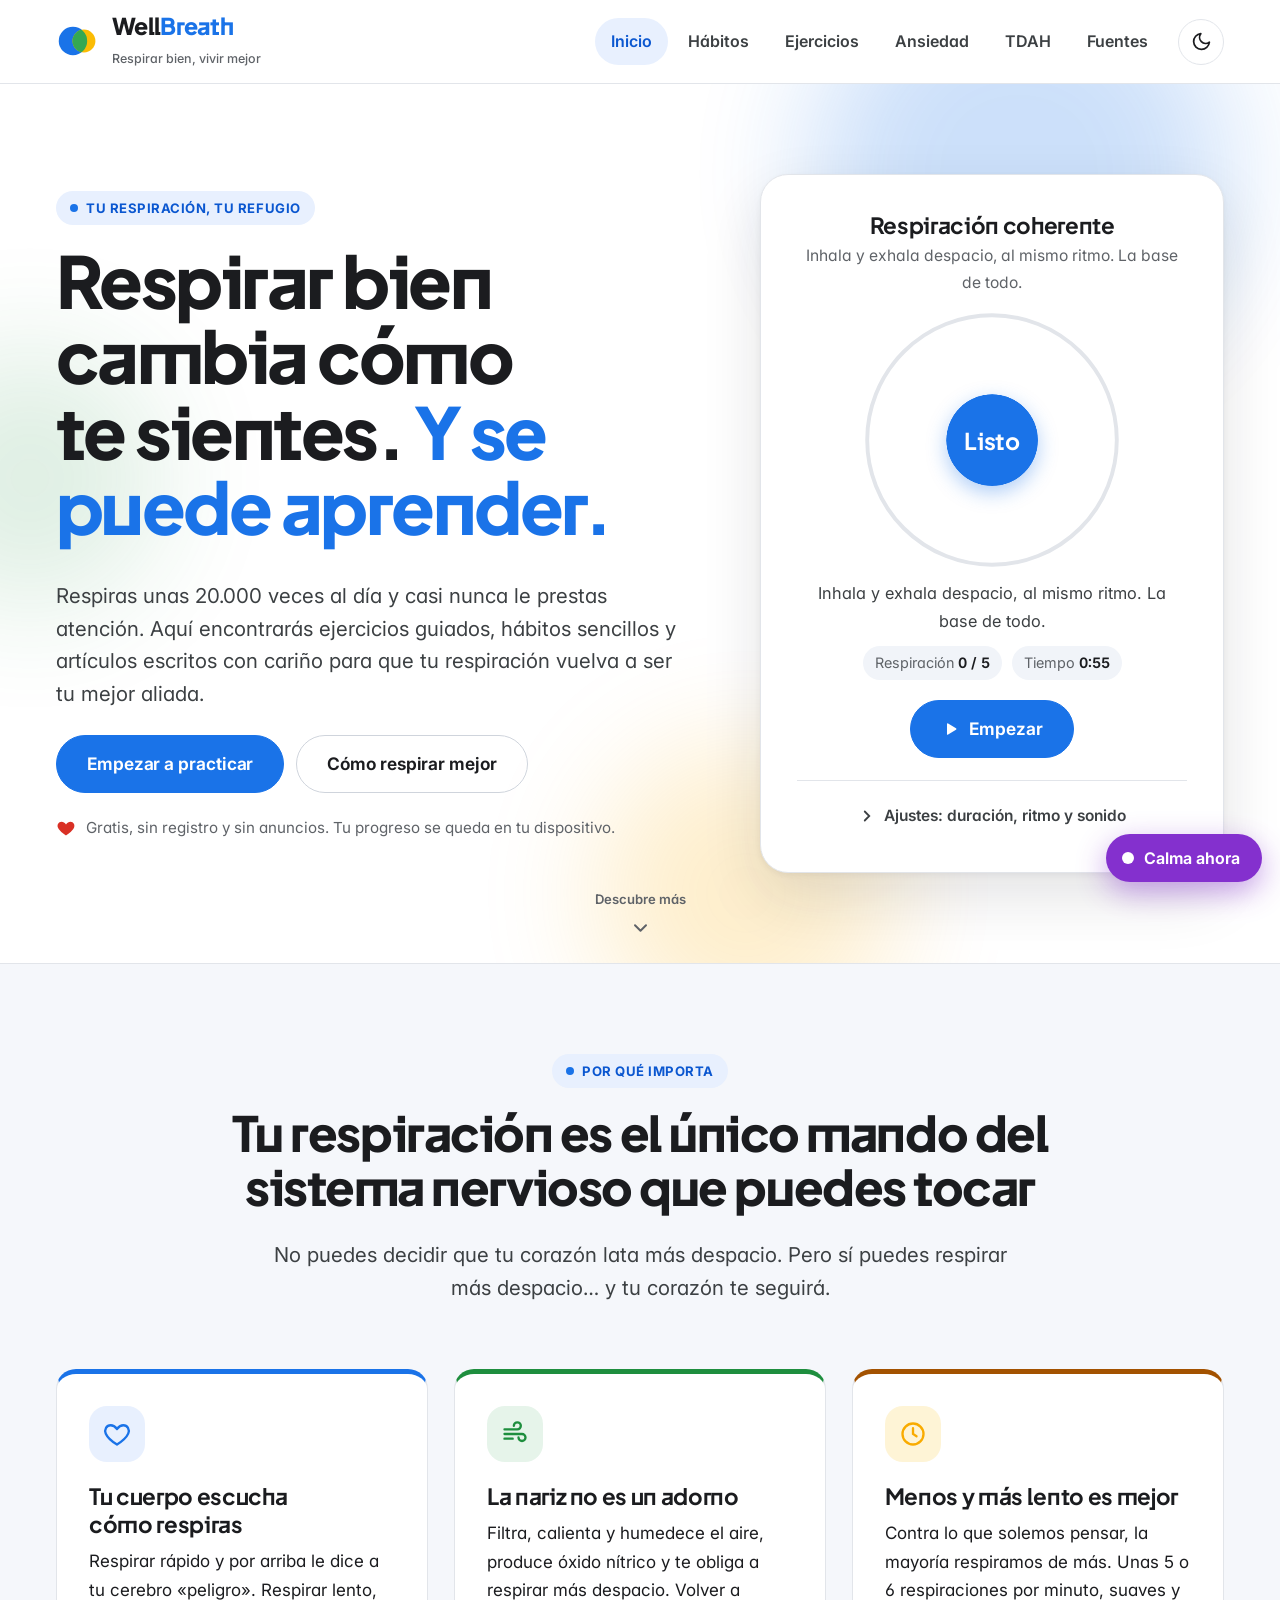
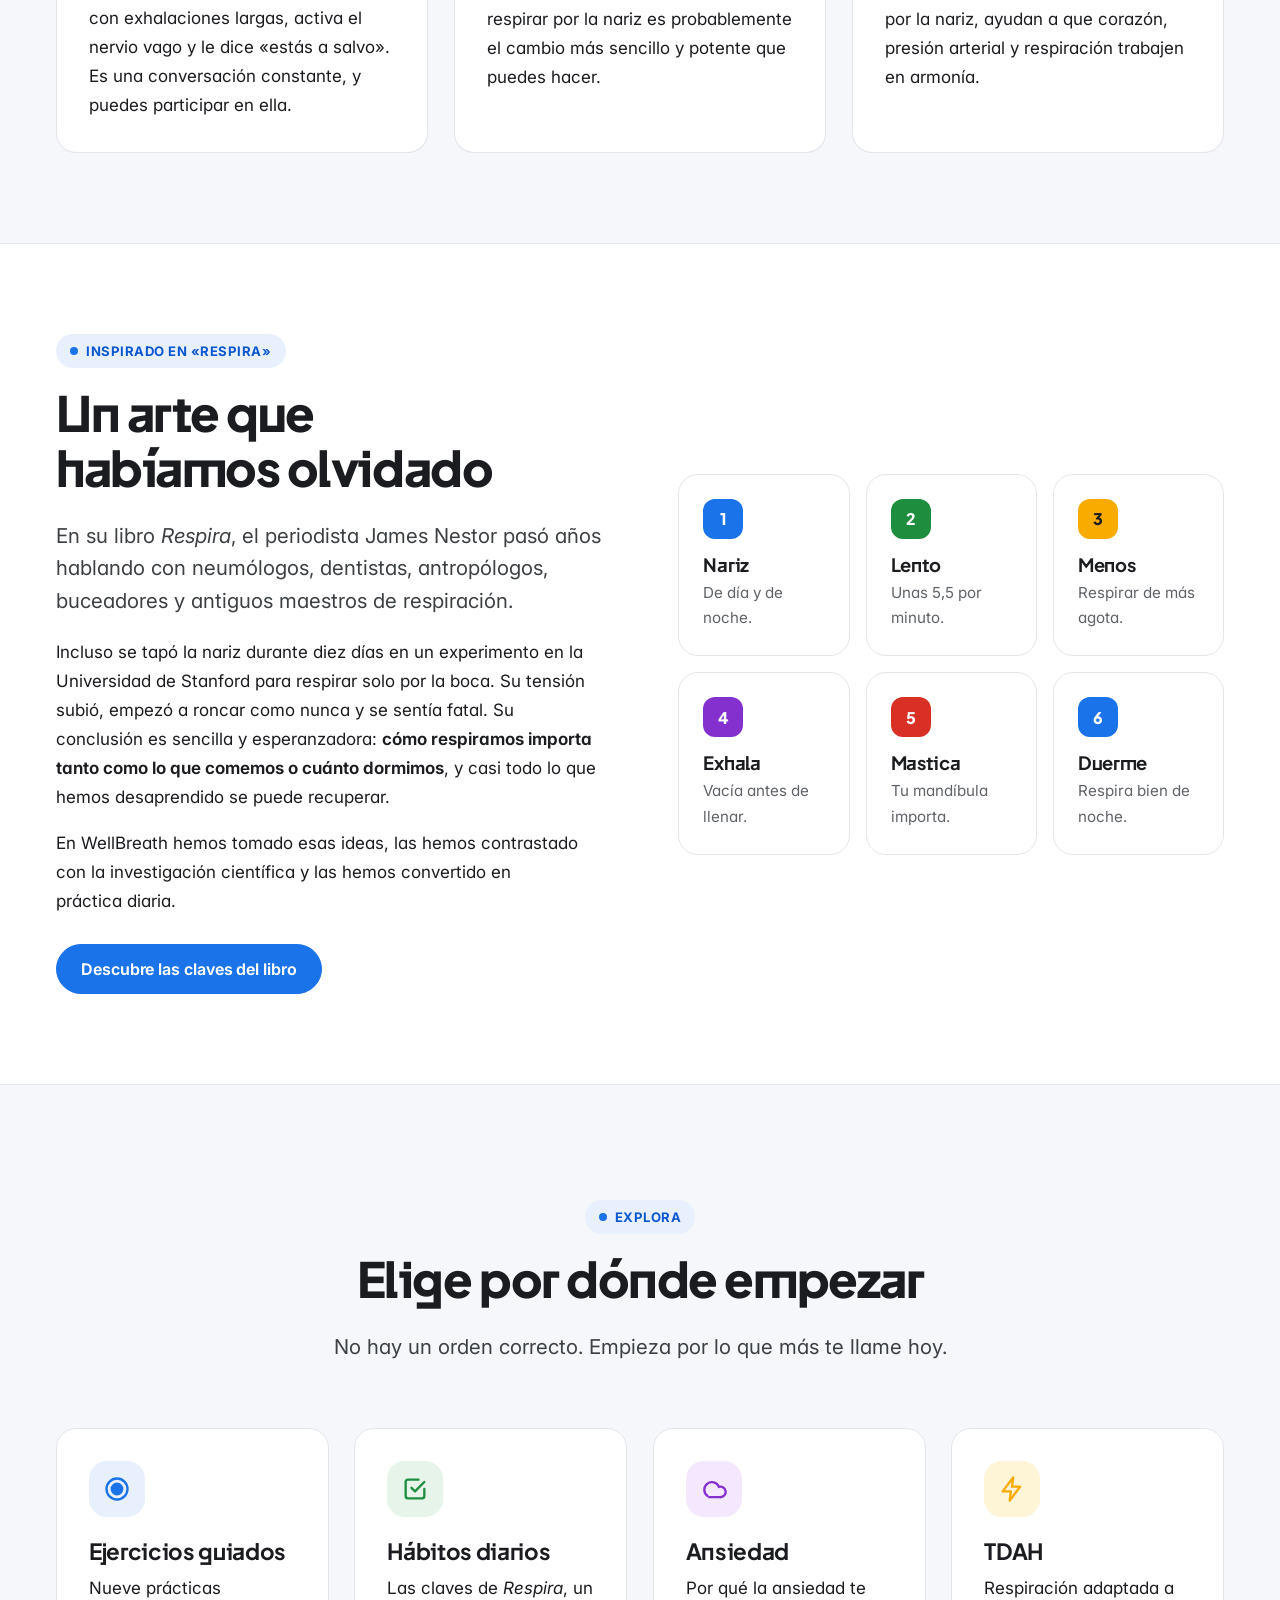
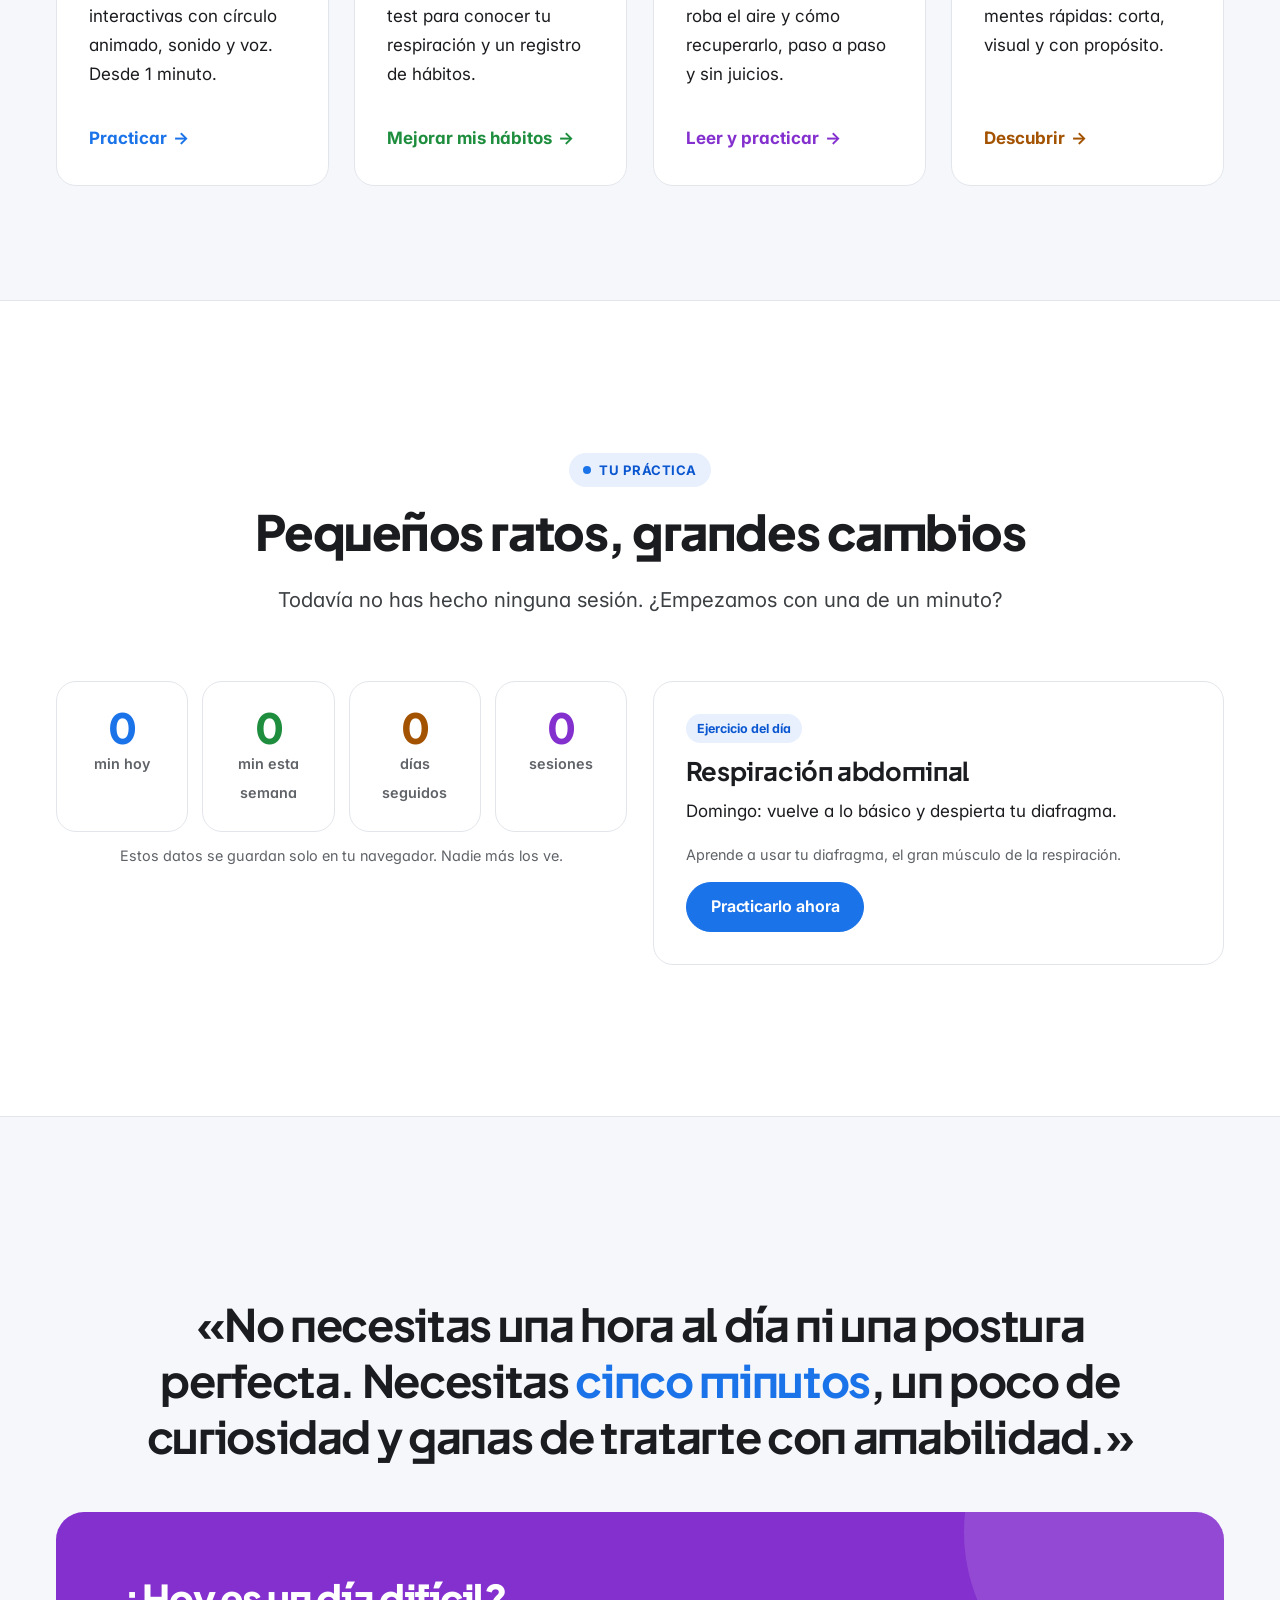
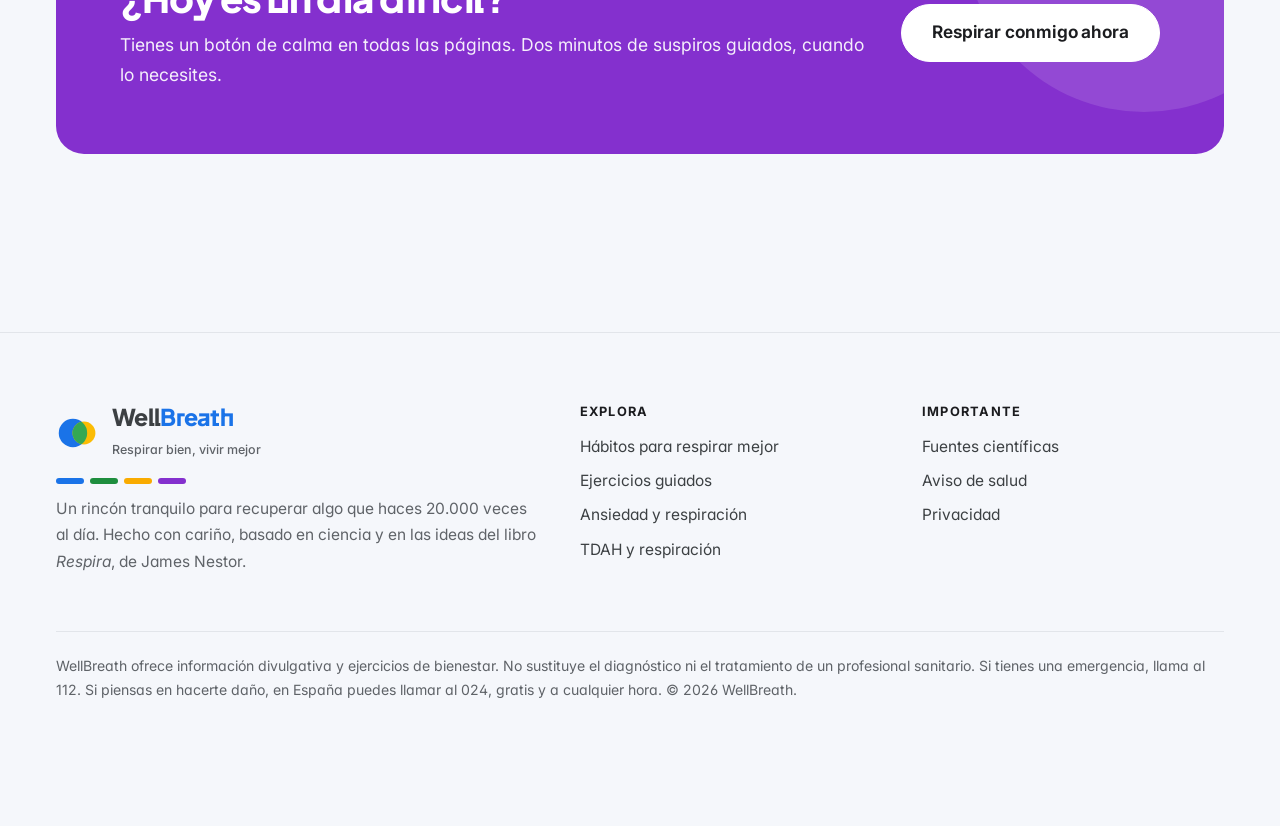
==== commit d0ca30a5: "Rediseñar la interfaz: paleta viva, tipografía clara y secciones a pantalla completa - Nueva paleta " ====
--- a/index.html
+++ b/index.html
@@ -3,12 +3,12 @@
 <head>
   <meta charset="utf-8">
   <meta name="viewport" content="width=device-width, initial-scale=1, viewport-fit=cover">
-  <meta name="theme-color" content="#2c7a6b">
+  <meta name="theme-color" content="#ffffff">
   <link rel="icon" href="img/favicon.svg" type="image/svg+xml">
   <link rel="manifest" href="manifest.webmanifest">
   <link rel="preconnect" href="https://fonts.googleapis.com">
   <link rel="preconnect" href="https://fonts.gstatic.com" crossorigin>
-  <link href="https://fonts.googleapis.com/css2?family=Fraunces:ital,opsz,wght@0,9..144,400..700;1,9..144,400..600&family=Nunito:ital,wght@0,400..800;1,400..600&display=swap" rel="stylesheet">
+  <link href="https://fonts.googleapis.com/css2?family=Inter:ital,opsz,wght@0,14..32,400..700;1,14..32,400..600&family=Plus+Jakarta+Sans:wght@600;700;800&display=swap" rel="stylesheet">
   <link rel="stylesheet" href="css/styles.css">
   <script>
     (function () {
@@ -24,8 +24,8 @@
   <header class="site-header">
     <div class="container header-inner">
       <a class="brand" href="index.html" aria-label="WellBreath, inicio">
-        <img class="brand-mark" src="img/favicon.svg" alt="" width="36" height="36">
-        <span><span class="brand-name">WellBreath</span><span class="brand-tag">Respirar bien, vivir mejor</span></span>
+        <img class="brand-mark" src="img/favicon.svg" alt="" width="44" height="44">
+        <span><span class="brand-name">Well<span>Breath</span></span><span class="brand-tag">Respirar bien, vivir mejor</span></span>
       </a>
       <nav class="main-nav" id="main-nav" aria-label="Principal">
         <ul>
@@ -48,53 +48,58 @@
   </header>
 
   <main id="main">
-    <!-- Hero -->
-    <section class="hero">
+    <!-- 1 · Hero -->
+    <section class="screen hero">
+      <div class="blobs" aria-hidden="true"><span class="blob b1"></span><span class="blob b2"></span><span class="blob b3"></span></div>
       <div class="container hero-grid">
-        <div>
-          <span class="eyebrow">Tu respiración, tu refugio</span>
-          <h1>Respirar bien cambia cómo te sientes. <em>Y se puede aprender.</em></h1>
+        <div class="stagger">
+          <span class="eyebrow"><span class="dot"></span>Tu respiración, tu refugio</span>
+          <h1>Respirar bien cambia cómo te sientes. <span class="hl">Y se puede aprender.</span></h1>
           <p class="lead">Respiras unas 20.000 veces al día y casi nunca le prestas atención. Aquí encontrarás ejercicios guiados, hábitos sencillos y artículos escritos con cariño para que tu respiración vuelva a ser tu mejor aliada.</p>
           <div class="btn-row mt-2">
             <a class="btn btn-lg" href="ejercicios.html">Empezar a practicar</a>
             <a class="btn btn-ghost btn-lg" href="habitos.html">Cómo respirar mejor</a>
           </div>
           <p class="hero-note">
-            <svg viewBox="0 0 24 24" fill="none" stroke="currentColor" stroke-width="2" stroke-linecap="round" aria-hidden="true"><path d="M20.8 4.6a5.5 5.5 0 0 0-7.8 0L12 5.7l-1-1.1a5.5 5.5 0 0 0-7.8 7.8l1 1.1L12 21l7.8-7.5 1-1.1a5.5 5.5 0 0 0 0-7.8Z"/></svg>
-            Gratis, sin registro y sin anuncios. Tu progreso se guarda solo en tu dispositivo.
+            <svg viewBox="0 0 24 24" fill="currentColor" aria-hidden="true"><path d="M12 21s-7.5-4.6-9.6-9.3C.9 8.2 3 4.5 6.6 4.5c2.1 0 3.9 1.3 5.4 3.2 1.5-1.9 3.3-3.2 5.4-3.2 3.6 0 5.7 3.7 4.2 7.2C19.5 16.4 12 21 12 21Z"/></svg>
+            Gratis, sin registro y sin anuncios. Tu progreso se queda en tu dispositivo.
           </p>
         </div>
-        <div>
+        <div class="reveal" style="--d:.25s">
           <div data-breath-player="coherente" data-compact data-minutes="1" data-show-title></div>
         </div>
       </div>
-    </section>
-
-    <!-- Por qué importa -->
-    <section class="section section-alt">
-      <div class="container">
-        <div class="section-head center reveal">
-          <span class="eyebrow">Por qué importa</span>
-          <h2>La respiración es el único mando del sistema nervioso que puedes tocar</h2>
+      <a class="scroll-cue" href="#por-que" aria-label="Bajar a la siguiente sección">
+        Descubre más
+        <svg viewBox="0 0 24 24" fill="none" stroke="currentColor" stroke-width="2.2" stroke-linecap="round" stroke-linejoin="round" aria-hidden="true"><path d="m6 9 6 6 6-6"/></svg>
+      </a>
+    </section>
+
+    <!-- 2 · Por qué importa -->
+    <section class="screen alt" id="por-que">
+      <div class="container">
+        <div class="section-head reveal">
+          <span class="eyebrow"><span class="dot"></span>Por qué importa</span>
+          <h2>Tu respiración es el único mando del sistema nervioso que puedes tocar</h2>
           <p class="lead">No puedes decidir que tu corazón lata más despacio. Pero sí puedes respirar más despacio… y tu corazón te seguirá.</p>
         </div>
-        <div class="grid grid-3">
-          <article class="card reveal">
-            <div class="card-icon">
-              <svg viewBox="0 0 24 24" fill="none" stroke="currentColor" stroke-width="2" stroke-linecap="round" aria-hidden="true"><path d="M20.8 4.6a5.5 5.5 0 0 0-7.8 0L12 5.7l-1-1.1a5.5 5.5 0 0 0-7.8 7.8l1 1.1L12 21l7.8-7.5 1-1.1a5.5 5.5 0 0 0 0-7.8Z"/></svg>
+        <div class="grid grid-3 stagger">
+          <article class="card lift top-bar c-blue">
+            <div class="card-icon c-blue">
+              <svg viewBox="0 0 24 24" fill="none" stroke="currentColor" stroke-width="2" stroke-linecap="round" stroke-linejoin="round" aria-hidden="true"><path d="M12 21s-7.5-4.6-9.6-9.3C.9 8.2 3 4.5 6.6 4.5c2.1 0 3.9 1.3 5.4 3.2 1.5-1.9 3.3-3.2 5.4-3.2 3.6 0 5.7 3.7 4.2 7.2C19.5 16.4 12 21 12 21Z"/></svg>
             </div>
             <h3>Tu cuerpo escucha cómo respiras</h3>
             <p>Respirar rápido y por arriba le dice a tu cerebro «peligro». Respirar lento, con exhalaciones largas, activa el nervio vago y le dice «estás a salvo». Es una conversación constante, y puedes participar en ella.</p>
           </article>
-          <article class="card reveal">
-            <div class="card-icon accent">
+          <article class="card lift top-bar c-green">
+            <div class="card-icon c-green">
               <svg viewBox="0 0 24 24" fill="none" stroke="currentColor" stroke-width="2" stroke-linecap="round" aria-hidden="true"><path d="M3 8h11a3 3 0 1 0-3-3M3 12h15a3 3 0 1 1-3 3M3 16h7"/></svg>
             </div>
             <h3>La nariz no es un adorno</h3>
             <p>Filtra, calienta y humedece el aire, produce óxido nítrico y te obliga a respirar más despacio. Volver a respirar por la nariz es probablemente el cambio más sencillo y potente que puedes hacer.</p>
           </article>
-          <article class="card reveal">
-            <div class="card-icon calm">
+          <article class="card lift top-bar c-yellow">
+            <div class="card-icon c-yellow">
               <svg viewBox="0 0 24 24" fill="none" stroke="currentColor" stroke-width="2" stroke-linecap="round" aria-hidden="true"><circle cx="12" cy="12" r="9"/><path d="M12 7v5l3 2"/></svg>
             </div>
             <h3>Menos y más lento es mejor</h3>
@@ -104,104 +109,101 @@
       </div>
     </section>
 
-    <!-- Respira, el libro -->
-    <section class="section">
+    <!-- 3 · Respira, el libro -->
+    <section class="screen">
       <div class="container split">
         <div class="reveal">
-          <span class="eyebrow">Inspirado en «Respira»</span>
+          <span class="eyebrow"><span class="dot"></span>Inspirado en «Respira»</span>
           <h2>Un arte que habíamos olvidado</h2>
-          <p>En su libro <em>Respira</em>, el periodista James Nestor cuenta cómo pasó años buscando respuestas: habló con neumólogos, dentistas, antropólogos, buceadores y antiguos maestros de respiración. Incluso se tapó la nariz durante diez días en un experimento en la Universidad de Stanford para respirar solo por la boca. Su tensión subió, empezó a roncar como nunca y se sentía fatal.</p>
-          <p>Su conclusión es sencilla y esperanzadora: <strong>cómo respiramos importa tanto como lo que comemos o cuánto dormimos</strong>, y casi todo lo que hemos desaprendido se puede recuperar.</p>
-          <p>En WellBreath hemos tomado esas ideas, las hemos contrastado con la investigación científica disponible y las hemos convertido en práctica diaria.</p>
-          <a class="btn btn-soft mt-1" href="habitos.html">Descubre las claves del libro</a>
-        </div>
-        <div class="grid grid-2 reveal">
-          <div class="card pillar"><span class="pillar-num" aria-hidden="true">1</span><h3>Nariz</h3><p class="small">Respira por la nariz, de día y de noche.</p></div>
-          <div class="card pillar"><span class="pillar-num" aria-hidden="true">2</span><h3>Lento</h3><p class="small">Unas 5,5 respiraciones por minuto.</p></div>
-          <div class="card pillar"><span class="pillar-num" aria-hidden="true">3</span><h3>Menos</h3><p class="small">Respirar de más también agota.</p></div>
-          <div class="card pillar"><span class="pillar-num" aria-hidden="true">4</span><h3>Exhala</h3><p class="small">Vacía bien antes de volver a llenar.</p></div>
-        </div>
-      </div>
-    </section>
-
-    <!-- Explora -->
-    <section class="section section-alt">
+          <p class="lead">En su libro <em>Respira</em>, el periodista James Nestor pasó años hablando con neumólogos, dentistas, antropólogos, buceadores y antiguos maestros de respiración.</p>
+          <p>Incluso se tapó la nariz durante diez días en un experimento en la Universidad de Stanford para respirar solo por la boca. Su tensión subió, empezó a roncar como nunca y se sentía fatal. Su conclusión es sencilla y esperanzadora: <strong>cómo respiramos importa tanto como lo que comemos o cuánto dormimos</strong>, y casi todo lo que hemos desaprendido se puede recuperar.</p>
+          <p>En WellBreath hemos tomado esas ideas, las hemos contrastado con la investigación científica y las hemos convertido en práctica diaria.</p>
+          <a class="btn mt-1" href="habitos.html">Descubre las claves del libro</a>
+        </div>
+        <div class="pillar-grid stagger">
+          <div class="card pillar lift c-blue"><span class="pillar-num" aria-hidden="true">1</span><h3>Nariz</h3><p>De día y de noche.</p></div>
+          <div class="card pillar lift c-green"><span class="pillar-num" aria-hidden="true">2</span><h3>Lento</h3><p>Unas 5,5 por minuto.</p></div>
+          <div class="card pillar lift c-yellow"><span class="pillar-num" aria-hidden="true">3</span><h3>Menos</h3><p>Respirar de más agota.</p></div>
+          <div class="card pillar lift c-violet"><span class="pillar-num" aria-hidden="true">4</span><h3>Exhala</h3><p>Vacía antes de llenar.</p></div>
+          <div class="card pillar lift c-red"><span class="pillar-num" aria-hidden="true">5</span><h3>Mastica</h3><p>Tu mandíbula importa.</p></div>
+          <div class="card pillar lift c-blue"><span class="pillar-num" aria-hidden="true">6</span><h3>Duerme</h3><p>Respira bien de noche.</p></div>
+        </div>
+      </div>
+    </section>
+
+    <!-- 4 · Explora -->
+    <section class="screen alt">
       <div class="container">
         <div class="section-head reveal">
-          <span class="eyebrow">Explora</span>
+          <span class="eyebrow"><span class="dot"></span>Explora</span>
           <h2>Elige por dónde empezar</h2>
           <p class="lead">No hay un orden correcto. Empieza por lo que más te llame hoy.</p>
         </div>
-        <div class="grid grid-4">
-          <a class="card card-link reveal" href="ejercicios.html">
-            <div class="card-icon">
-              <svg viewBox="0 0 24 24" fill="none" stroke="currentColor" stroke-width="2" stroke-linecap="round" aria-hidden="true"><circle cx="12" cy="12" r="9"/><circle cx="12" cy="12" r="4.5"/></svg>
+        <div class="grid grid-4 stagger">
+          <a class="card card-link c-blue" href="ejercicios.html">
+            <div class="card-icon c-blue">
+              <svg viewBox="0 0 24 24" fill="none" stroke="currentColor" stroke-width="2" stroke-linecap="round" aria-hidden="true"><circle cx="12" cy="12" r="9"/><circle cx="12" cy="12" r="4.5" fill="currentColor"/></svg>
             </div>
             <h3>Ejercicios guiados</h3>
             <p>Nueve prácticas interactivas con círculo animado, sonido y voz. Desde 1 minuto.</p>
-            <span class="more">Practicar →</span>
-          </a>
-          <a class="card card-link accent reveal" href="habitos.html">
-            <div class="card-icon accent">
-              <svg viewBox="0 0 24 24" fill="none" stroke="currentColor" stroke-width="2" stroke-linecap="round" aria-hidden="true"><path d="M9 11l3 3 8-8"/><path d="M20 12v6a2 2 0 0 1-2 2H6a2 2 0 0 1-2-2V6a2 2 0 0 1 2-2h9"/></svg>
+            <span class="more">Practicar</span>
+          </a>
+          <a class="card card-link c-green" href="habitos.html">
+            <div class="card-icon c-green">
+              <svg viewBox="0 0 24 24" fill="none" stroke="currentColor" stroke-width="2" stroke-linecap="round" stroke-linejoin="round" aria-hidden="true"><path d="M9 11l3 3 8-8"/><path d="M20 12v6a2 2 0 0 1-2 2H6a2 2 0 0 1-2-2V6a2 2 0 0 1 2-2h9"/></svg>
             </div>
             <h3>Hábitos diarios</h3>
             <p>Las claves de <em>Respira</em>, un test para conocer tu respiración y un registro de hábitos.</p>
-            <span class="more">Mejorar mis hábitos →</span>
-          </a>
-          <a class="card card-link calm reveal" href="ansiedad.html">
-            <div class="card-icon calm">
+            <span class="more">Mejorar mis hábitos</span>
+          </a>
+          <a class="card card-link c-violet" href="ansiedad.html">
+            <div class="card-icon c-violet">
               <svg viewBox="0 0 24 24" fill="none" stroke="currentColor" stroke-width="2" stroke-linecap="round" aria-hidden="true"><path d="M17.5 19a4.5 4.5 0 1 0-1.3-8.8A6.5 6.5 0 1 0 6.5 18"/><path d="M8 19h9.5"/></svg>
             </div>
             <h3>Ansiedad</h3>
             <p>Por qué la ansiedad te roba el aire y cómo recuperarlo, paso a paso y sin juicios.</p>
-            <span class="more">Leer y practicar →</span>
-          </a>
-          <a class="card card-link focus reveal" href="tdah.html">
-            <div class="card-icon focus">
+            <span class="more">Leer y practicar</span>
+          </a>
+          <a class="card card-link c-yellow" href="tdah.html">
+            <div class="card-icon c-yellow">
               <svg viewBox="0 0 24 24" fill="none" stroke="currentColor" stroke-width="2" stroke-linecap="round" stroke-linejoin="round" aria-hidden="true"><path d="M13 2 4 14h7l-1 8 9-12h-7l1-8Z"/></svg>
             </div>
             <h3>TDAH</h3>
             <p>Respiración adaptada a mentes rápidas: corta, visual y con propósito.</p>
-            <span class="more">Descubrir →</span>
-          </a>
-        </div>
-      </div>
-    </section>
-
-    <!-- Tu práctica -->
-    <section class="section">
-      <div class="container">
-        <div class="grid grid-2" style="align-items:start">
+            <span class="more">Descubrir</span>
+          </a>
+        </div>
+      </div>
+    </section>
+
+    <!-- 5 · Tu práctica -->
+    <section class="screen">
+      <div class="container">
+        <div class="section-head reveal">
+          <span class="eyebrow"><span class="dot"></span>Tu práctica</span>
+          <h2>Pequeños ratos, grandes cambios</h2>
+          <p class="lead" data-stat-message>Cada día es un buen día para empezar.</p>
+        </div>
+        <div class="grid grid-2" style="align-items:stretch">
           <div class="reveal">
-            <span class="eyebrow">Tu práctica</span>
-            <h2>Pequeños ratos, grandes cambios</h2>
-            <p class="lead" data-stat-message>Cada día es un buen día para empezar.</p>
-            <div class="stats mt-2">
-              <div class="stat"><b data-stat="today">0</b><span>min hoy</span></div>
-              <div class="stat"><b data-stat="week">0</b><span>min esta semana</span></div>
-              <div class="stat"><b data-stat="streak">0</b><span>días seguidos</span></div>
-              <div class="stat"><b data-stat="sessions">0</b><span>sesiones</span></div>
-            </div>
-            <p class="small muted mt-1">Estos datos se guardan solo en tu navegador. Nadie más los ve.</p>
+            <div class="stats">
+              <div class="stat c-blue"><b data-stat="today">0</b><span>min hoy</span></div>
+              <div class="stat c-green"><b data-stat="week">0</b><span>min esta semana</span></div>
+              <div class="stat c-yellow"><b data-stat="streak">0</b><span>días seguidos</span></div>
+              <div class="stat c-violet"><b data-stat="sessions">0</b><span>sesiones</span></div>
+            </div>
+            <p class="small muted mt-1 center">Estos datos se guardan solo en tu navegador. Nadie más los ve.</p>
           </div>
-          <div class="card reveal" data-exercise-of-day></div>
-        </div>
-      </div>
-    </section>
-
-    <!-- Mensaje cálido -->
-    <section class="section-tight">
-      <div class="container narrow center reveal">
-        <blockquote class="prose" style="margin:0 auto;border:0;padding:0;font-family:var(--font-display);font-size:clamp(1.3rem,3vw,1.8rem);font-style:italic;color:var(--ink-soft);line-height:1.4">
-          «No necesitas una hora al día ni una postura perfecta. Necesitas cinco minutos, un poco de curiosidad y ganas de tratarte con amabilidad.»
-        </blockquote>
-      </div>
-    </section>
-
-    <section class="section-tight">
-      <div class="container">
-        <div class="cta-band reveal">
+          <div class="card reveal" style="--d:.15s;display:flex;flex-direction:column;justify-content:center;align-items:flex-start" data-exercise-of-day></div>
+        </div>
+      </div>
+    </section>
+
+    <!-- 6 · Mensaje + calma -->
+    <section class="screen alt">
+      <div class="container">
+        <p class="quote-big reveal">«No necesitas una hora al día ni una postura perfecta. Necesitas <span class="hl">cinco minutos</span>, un poco de curiosidad y ganas de tratarte con amabilidad.»</p>
+        <div class="cta-band c-violet mt-3 reveal" style="background:var(--violet)">
           <div>
             <h2>¿Hoy es un día difícil?</h2>
             <p>Tienes un botón de calma en todas las páginas. Dos minutos de suspiros guiados, cuando lo necesites.</p>
@@ -217,9 +219,10 @@
       <div class="footer-grid">
         <div>
           <a class="brand" href="index.html" aria-label="WellBreath, inicio">
-            <img class="brand-mark" src="img/favicon.svg" alt="" width="36" height="36">
-            <span><span class="brand-name">WellBreath</span><span class="brand-tag">Respirar bien, vivir mejor</span></span>
-          </a>
+            <img class="brand-mark" src="img/favicon.svg" alt="" width="44" height="44">
+            <span><span class="brand-name">Well<span>Breath</span></span><span class="brand-tag">Respirar bien, vivir mejor</span></span>
+          </a>
+          <div class="footer-colors" aria-hidden="true"><span style="background:var(--blue)"></span><span style="background:var(--green)"></span><span style="background:var(--yellow)"></span><span style="background:var(--violet)"></span></div>
           <p class="mt-1">Un rincón tranquilo para recuperar algo que haces 20.000 veces al día. Hecho con cariño, basado en ciencia y en las ideas del libro <em>Respira</em>, de James Nestor.</p>
         </div>
         <div>
--- a/css/styles.css
+++ b/css/styles.css
@@ -1,118 +1,111 @@
 /* ==========================================================================
    WellBreath — Respirar bien, vivir mejor
-   Hoja de estilos principal
+   Sistema de diseño · v2
    ========================================================================== */
 
-/* ---------- Tokens de diseño ---------- */
+/* ---------- Tokens ---------- */
 :root {
-  --bg: #f7f3ec;
-  --bg-alt: #efe8dc;
-  --surface: #fffdf9;
-  --surface-2: #f9f5ee;
-  --ink: #22302b;
-  --ink-soft: #3d4b46;
-  --muted: #5f6d68;
-  --line: #e2d9cb;
-
-  --primary: #2c7a6b;
-  --primary-strong: #1f5f53;
-  --primary-soft: #dcede7;
-  --primary-ink: #ffffff;
-
-  --accent: #d9805a;
-  --accent-soft: #fae5d9;
-
-  --calm: #7466b8;          /* ansiedad */
-  --calm-soft: #ebe8f8;
-  --focus: #c48a1f;         /* TDAH */
-  --focus-soft: #faefd6;
-
-  --danger: #b4483c;
-  --danger-soft: #f8e1dd;
-
-  --orb-a: #8fd1bf;
-  --orb-b: #2c7a6b;
-  --orb-glow: rgba(44, 122, 107, .28);
-
-  --radius-s: 10px;
-  --radius: 18px;
+  --header-h: 84px;
+  --chapter-h: 0px;
+
+  --bg: #ffffff;
+  --bg-alt: #f5f7fb;
+  --surface: #ffffff;
+  --surface-2: #f1f4f9;
+  --ink: #1b1c1f;
+  --ink-soft: #3c4043;
+  --muted: #5f6368;
+  --line: #e2e5ea;
+  --line-strong: #cfd4dc;
+
+  --blue: #1a73e8;
+  --blue-strong: #0b57d0;
+  --blue-soft: #e8f0fe;
+  --green: #1e8e3e;
+  --green-strong: #137333;
+  --green-soft: #e6f4ea;
+  --violet: #8430ce;
+  --violet-strong: #6a1fb0;
+  --violet-soft: #f3e8fd;
+  --yellow: #f9ab00;
+  --yellow-strong: #a35200;
+  --yellow-soft: #fef4d6;
+  --red: #d93025;
+  --red-soft: #fce8e6;
+
+  /* Color del tema de la página (azul por defecto) */
+  --theme: var(--blue);
+  --theme-strong: var(--blue-strong);
+  --theme-soft: var(--blue-soft);
+  --theme-ink: #ffffff;
+
+  --radius-s: 12px;
+  --radius: 20px;
   --radius-l: 28px;
-  --shadow-s: 0 1px 2px rgba(34, 48, 43, .06), 0 2px 8px rgba(34, 48, 43, .05);
-  --shadow: 0 2px 6px rgba(34, 48, 43, .05), 0 12px 32px rgba(34, 48, 43, .08);
-
-  --font-display: "Fraunces", Georgia, "Times New Roman", serif;
-  --font-body: "Nunito", system-ui, -apple-system, "Segoe UI", Roboto, sans-serif;
-
-  --container: 1140px;
-  --gutter: clamp(16px, 4vw, 32px);
+  --shadow-s: 0 1px 2px rgba(27, 28, 31, .06), 0 1px 3px rgba(27, 28, 31, .06);
+  --shadow: 0 1px 3px rgba(27, 28, 31, .06), 0 10px 30px rgba(27, 28, 31, .08);
+  --shadow-l: 0 2px 6px rgba(27, 28, 31, .06), 0 24px 60px rgba(27, 28, 31, .12);
+
+  --font-display: "Plus Jakarta Sans", "Inter", system-ui, -apple-system, "Segoe UI", Roboto, sans-serif;
+  --font-body: "Inter", system-ui, -apple-system, "Segoe UI", Roboto, sans-serif;
+
+  --container: 1320px;
+  --gutter: clamp(16px, 4.5vw, 56px);
+  --ease: cubic-bezier(.22, .61, .36, 1);
 
   color-scheme: light;
 }
+
+.theme-green  { --theme: var(--green);  --theme-strong: var(--green-strong);  --theme-soft: var(--green-soft);  --theme-ink: #ffffff; }
+.theme-violet { --theme: var(--violet); --theme-strong: var(--violet-strong); --theme-soft: var(--violet-soft); --theme-ink: #ffffff; }
+.theme-yellow { --theme: var(--yellow); --theme-strong: var(--yellow-strong); --theme-soft: var(--yellow-soft); --theme-ink: #1b1c1f; }
 
 @media (prefers-color-scheme: dark) {
   :root:not([data-theme="light"]) {
-    --bg: #111816;
-    --bg-alt: #16201d;
-    --surface: #19231f;
-    --surface-2: #1e2a26;
-    --ink: #e7efeb;
-    --ink-soft: #cdd8d3;
-    --muted: #9fb0a9;
-    --line: #2b3a35;
-    --primary: #6cc4ad;
-    --primary-strong: #8fd8c4;
-    --primary-soft: #1f3530;
-    --primary-ink: #0f1a17;
-    --accent: #eea27f;
-    --accent-soft: #3a2a22;
-    --calm: #a99cf0;
-    --calm-soft: #26233b;
-    --focus: #e8b85a;
-    --focus-soft: #352c17;
-    --danger: #f0907f;
-    --danger-soft: #3b2420;
-    --orb-a: #9ee3d0;
-    --orb-b: #2f8b78;
-    --orb-glow: rgba(108, 196, 173, .25);
-    --shadow-s: 0 1px 2px rgba(0, 0, 0, .3);
-    --shadow: 0 2px 6px rgba(0, 0, 0, .25), 0 12px 32px rgba(0, 0, 0, .3);
+    --bg: #111317; --bg-alt: #171a20; --surface: #1c1f26; --surface-2: #232730;
+    --ink: #eceef1; --ink-soft: #d1d5db; --muted: #a0a6b0; --line: #2c313b; --line-strong: #3a404c;
+    --blue: #7fb0ff; --blue-strong: #a8c7fa; --blue-soft: #1d2a40;
+    --green: #6dd58c; --green-strong: #9de6b1; --green-soft: #1a2e22;
+    --violet: #c99bff; --violet-strong: #ddbfff; --violet-soft: #2b2140;
+    --yellow: #fcc934; --yellow-strong: #fdd663; --yellow-soft: #33290f;
+    --red: #f28b82; --red-soft: #3a1f1d;
+    --theme-ink: #10141c;
+    --shadow-s: 0 1px 2px rgba(0, 0, 0, .4);
+    --shadow: 0 1px 3px rgba(0, 0, 0, .3), 0 10px 30px rgba(0, 0, 0, .35);
+    --shadow-l: 0 2px 6px rgba(0, 0, 0, .3), 0 24px 60px rgba(0, 0, 0, .45);
     color-scheme: dark;
   }
-}
-
+  :root:not([data-theme="light"]) .theme-green,
+  :root:not([data-theme="light"]) .theme-violet,
+  :root:not([data-theme="light"]) .theme-yellow { --theme-ink: #10141c; }
+}
 :root[data-theme="dark"] {
-  --bg: #111816;
-  --bg-alt: #16201d;
-  --surface: #19231f;
-  --surface-2: #1e2a26;
-  --ink: #e7efeb;
-  --ink-soft: #cdd8d3;
-  --muted: #9fb0a9;
-  --line: #2b3a35;
-  --primary: #6cc4ad;
-  --primary-strong: #8fd8c4;
-  --primary-soft: #1f3530;
-  --primary-ink: #0f1a17;
-  --accent: #eea27f;
-  --accent-soft: #3a2a22;
-  --calm: #a99cf0;
-  --calm-soft: #26233b;
-  --focus: #e8b85a;
-  --focus-soft: #352c17;
-  --danger: #f0907f;
-  --danger-soft: #3b2420;
-  --orb-a: #9ee3d0;
-  --orb-b: #2f8b78;
-  --orb-glow: rgba(108, 196, 173, .25);
-  --shadow-s: 0 1px 2px rgba(0, 0, 0, .3);
-  --shadow: 0 2px 6px rgba(0, 0, 0, .25), 0 12px 32px rgba(0, 0, 0, .3);
+  --bg: #111317; --bg-alt: #171a20; --surface: #1c1f26; --surface-2: #232730;
+  --ink: #eceef1; --ink-soft: #d1d5db; --muted: #a0a6b0; --line: #2c313b; --line-strong: #3a404c;
+  --blue: #7fb0ff; --blue-strong: #a8c7fa; --blue-soft: #1d2a40;
+  --green: #6dd58c; --green-strong: #9de6b1; --green-soft: #1a2e22;
+  --violet: #c99bff; --violet-strong: #ddbfff; --violet-soft: #2b2140;
+  --yellow: #fcc934; --yellow-strong: #fdd663; --yellow-soft: #33290f;
+  --red: #f28b82; --red-soft: #3a1f1d;
+  --theme-ink: #10141c;
+  --shadow-s: 0 1px 2px rgba(0, 0, 0, .4);
+  --shadow: 0 1px 3px rgba(0, 0, 0, .3), 0 10px 30px rgba(0, 0, 0, .35);
+  --shadow-l: 0 2px 6px rgba(0, 0, 0, .3), 0 24px 60px rgba(0, 0, 0, .45);
   color-scheme: dark;
 }
+:root[data-theme="dark"] .theme-green,
+:root[data-theme="dark"] .theme-violet,
+:root[data-theme="dark"] .theme-yellow { --theme-ink: #10141c; }
 
 /* ---------- Base ---------- */
 *, *::before, *::after { box-sizing: border-box; }
 
-html { -webkit-text-size-adjust: 100%; scroll-behavior: smooth; scroll-padding-top: 88px; }
+html {
+  -webkit-text-size-adjust: 100%;
+  scroll-behavior: smooth;
+  scroll-padding-top: calc(var(--header-h) + var(--chapter-h) + 12px);
+  scrollbar-color: var(--line-strong) transparent;
+}
 @media (prefers-reduced-motion: reduce) { html { scroll-behavior: auto; } }
 
 body {
@@ -121,80 +114,95 @@
   color: var(--ink);
   font-family: var(--font-body);
   font-size: 1.0625rem;
-  line-height: 1.65;
+  line-height: 1.7;
   overflow-x: hidden;
   -webkit-font-smoothing: antialiased;
-}
+  -moz-osx-font-smoothing: grayscale;
+  text-rendering: optimizeLegibility;
+  font-feature-settings: "cv11", "ss01";
+  animation: page-in .5s var(--ease) both;
+}
+@keyframes page-in { from { opacity: 0; } to { opacity: 1; } }
 
 img, svg { max-width: 100%; display: block; }
 [hidden] { display: none !important; }
 
 h1, h2, h3, h4 {
   font-family: var(--font-display);
-  font-weight: 600;
-  line-height: 1.18;
-  letter-spacing: -.01em;
+  font-weight: 800;
+  line-height: 1.12;
+  letter-spacing: -.025em;
   color: var(--ink);
   margin: 0 0 .5em;
-  font-variation-settings: "SOFT" 100, "WONK" 0;
-}
-h1 { font-size: clamp(2.1rem, 5.2vw, 3.6rem); }
-h2 { font-size: clamp(1.6rem, 3.4vw, 2.4rem); }
-h3 { font-size: clamp(1.2rem, 2.2vw, 1.45rem); }
-h4 { font-size: 1.1rem; }
-
-p { margin: 0 0 1em; }
-a { color: var(--primary); text-underline-offset: .18em; text-decoration-thickness: 1px; }
-a:hover { color: var(--primary-strong); }
-strong { font-weight: 700; color: var(--ink); }
-
-:focus-visible { outline: 3px solid var(--accent); outline-offset: 3px; border-radius: 6px; }
+  text-wrap: balance;
+}
+h1 { font-size: clamp(2.5rem, 5.6vw, 4.6rem); letter-spacing: -.035em; line-height: 1.05; }
+h2 { font-size: clamp(2rem, 3.8vw, 3.2rem); letter-spacing: -.03em; }
+h3 { font-size: clamp(1.2rem, 1.8vw, 1.4rem); font-weight: 700; letter-spacing: -.015em; line-height: 1.25; }
+h4 { font-size: 1.1rem; font-weight: 700; letter-spacing: -.01em; }
+
+p { margin: 0 0 1em; text-wrap: pretty; }
+a { color: var(--theme-strong); text-underline-offset: .2em; text-decoration-thickness: 1.5px; }
+a:hover { color: var(--theme); }
+strong { font-weight: 650; color: var(--ink); }
+em { font-style: italic; }
+
+:focus-visible { outline: 3px solid var(--blue); outline-offset: 3px; border-radius: 8px; }
+::selection { background: var(--theme-soft); color: var(--ink); }
+
+/* Barras de scroll integradas */
+* { scrollbar-width: thin; }
+::-webkit-scrollbar { width: 12px; height: 12px; }
+::-webkit-scrollbar-track { background: transparent; }
+::-webkit-scrollbar-thumb { background: var(--line-strong); border-radius: 999px; border: 3px solid transparent; background-clip: content-box; }
+::-webkit-scrollbar-thumb:hover { background-color: var(--muted); }
 
 .skip-link {
-  position: absolute; left: 12px; top: -60px; z-index: 200;
-  background: var(--ink); color: var(--bg); padding: 10px 16px; border-radius: 10px;
-  text-decoration: none; font-weight: 700;
+  position: absolute; left: 12px; top: -60px; z-index: 300;
+  background: var(--ink); color: var(--bg); padding: 10px 16px; border-radius: 10px; text-decoration: none; font-weight: 700;
 }
 .skip-link:focus { top: 12px; color: var(--bg); }
-
-.visually-hidden {
-  position: absolute !important; width: 1px; height: 1px; padding: 0; margin: -1px;
-  overflow: hidden; clip: rect(0 0 0 0); white-space: nowrap; border: 0;
-}
+.visually-hidden { position: absolute !important; width: 1px; height: 1px; padding: 0; margin: -1px; overflow: hidden; clip: rect(0 0 0 0); white-space: nowrap; border: 0; }
 
 .container { width: 100%; max-width: var(--container); margin: 0 auto; padding: 0 var(--gutter); }
-.narrow { max-width: 760px; }
+.narrow { max-width: 920px; }
 
 /* ---------- Cabecera ---------- */
 .site-header {
-  position: sticky; top: 0; z-index: 100;
-  background: color-mix(in srgb, var(--bg) 82%, transparent);
-  backdrop-filter: saturate(1.4) blur(14px);
-  -webkit-backdrop-filter: saturate(1.4) blur(14px);
-  border-bottom: 1px solid color-mix(in srgb, var(--line) 70%, transparent);
-}
-.header-inner { display: flex; align-items: center; gap: 16px; height: 68px; }
-
-.brand { display: flex; align-items: center; gap: 10px; text-decoration: none; color: var(--ink); margin-right: auto; }
+  position: sticky; top: 0; z-index: 100; height: var(--header-h);
+  background: color-mix(in srgb, var(--bg) 88%, transparent);
+  backdrop-filter: saturate(1.6) blur(16px); -webkit-backdrop-filter: saturate(1.6) blur(16px);
+  border-bottom: 1px solid var(--line);
+  transition: box-shadow .3s var(--ease), background .3s;
+}
+.site-header.is-scrolled { box-shadow: 0 6px 24px rgba(27, 28, 31, .08); border-bottom-color: var(--line-strong); }
+:root[data-theme="dark"] .site-header.is-scrolled { box-shadow: 0 6px 24px rgba(0, 0, 0, .45); }
+.header-inner { display: flex; align-items: center; gap: 14px; height: 100%; }
+
+.brand { display: flex; align-items: center; gap: 12px; text-decoration: none; color: var(--ink); margin-right: auto; }
 .brand:hover { color: var(--ink); }
-.brand-mark { width: 36px; height: 36px; flex: none; }
-.brand-name { font-family: var(--font-display); font-weight: 600; font-size: 1.25rem; line-height: 1; }
-.brand-tag { display: block; font-family: var(--font-body); font-size: .72rem; color: var(--muted); font-weight: 600; letter-spacing: .02em; margin-top: 3px; }
+.brand-mark { width: 44px; height: 44px; flex: none; transition: transform .6s var(--ease); }
+.brand:hover .brand-mark { transform: scale(1.06) rotate(-8deg); }
+.brand-name { font-family: var(--font-display); font-weight: 800; font-size: 1.45rem; letter-spacing: -.03em; line-height: 1; }
+.brand-name span { color: var(--blue); }
+.brand-tag { display: block; font-size: .78rem; color: var(--muted); font-weight: 500; margin-top: 4px; letter-spacing: 0; }
 
 .main-nav ul { list-style: none; margin: 0; padding: 0; display: flex; gap: 4px; }
 .main-nav a {
-  display: block; padding: 8px 12px; border-radius: 999px; text-decoration: none;
-  color: var(--ink-soft); font-weight: 700; font-size: .95rem;
-}
-.main-nav a:hover { background: var(--primary-soft); color: var(--primary-strong); }
-.main-nav a[aria-current="page"] { background: var(--primary); color: var(--primary-ink); }
+  position: relative; display: block; padding: 10px 16px; border-radius: 999px; text-decoration: none;
+  color: var(--ink-soft); font-weight: 600; font-size: 1rem; transition: background .2s, color .2s;
+}
+.main-nav a:hover { background: var(--surface-2); color: var(--ink); }
+.main-nav a[aria-current="page"] { background: var(--theme-soft); color: var(--theme-strong); }
 
 .icon-btn {
-  display: inline-grid; place-items: center; width: 42px; height: 42px; border-radius: 999px;
+  display: inline-grid; place-items: center; width: 46px; height: 46px; border-radius: 999px; flex: none;
   border: 1px solid var(--line); background: var(--surface); color: var(--ink); cursor: pointer;
-}
-.icon-btn:hover { border-color: var(--primary); color: var(--primary); }
-.icon-btn svg { width: 20px; height: 20px; }
+  transition: border-color .2s, color .2s, transform .2s var(--ease), background .2s;
+}
+.icon-btn:hover { border-color: var(--line-strong); background: var(--surface-2); }
+.icon-btn:active { transform: scale(.94); }
+.icon-btn svg { width: 21px; height: 21px; }
 .theme-toggle .icon-sun { display: none; }
 :root[data-theme="dark"] .theme-toggle .icon-sun { display: block; }
 :root[data-theme="dark"] .theme-toggle .icon-moon { display: none; }
@@ -202,503 +210,670 @@
   :root:not([data-theme="light"]) .theme-toggle .icon-sun { display: block; }
   :root:not([data-theme="light"]) .theme-toggle .icon-moon { display: none; }
 }
-
 .nav-toggle { display: none; }
 
-@media (max-width: 900px) {
+@media (max-width: 1000px) {
+  :root { --header-h: 72px; }
+  .brand-mark { width: 40px; height: 40px; }
+  .brand-name { font-size: 1.3rem; }
   .nav-toggle { display: inline-grid; }
   .main-nav {
-    position: fixed; inset: 68px 0 auto 0; background: var(--bg);
-    border-bottom: 1px solid var(--line); box-shadow: var(--shadow);
-    padding: 12px var(--gutter) 20px; display: none;
+    position: fixed; inset: var(--header-h) 0 auto 0; background: var(--bg);
+    border-bottom: 1px solid var(--line); box-shadow: var(--shadow-l);
+    padding: 12px var(--gutter) 24px; visibility: hidden; opacity: 0; transform: translateY(-8px);
+    transition: opacity .25s var(--ease), transform .25s var(--ease), visibility .25s;
   }
-  .main-nav.is-open { display: block; }
+  .main-nav.is-open { visibility: visible; opacity: 1; transform: none; }
   .main-nav ul { flex-direction: column; gap: 2px; }
-  .main-nav a { padding: 12px 14px; border-radius: 12px; font-size: 1.05rem; }
-}
+  .main-nav a { padding: 14px 16px; border-radius: 14px; font-size: 1.1rem; }
+}
+@media (max-width: 420px) { .brand-tag { display: none; } }
+
+/* Índice de capítulos (páginas de artículo) */
+.chapter-nav {
+  position: sticky; top: var(--header-h); z-index: 90; background: color-mix(in srgb, var(--bg) 92%, transparent);
+  backdrop-filter: blur(14px); -webkit-backdrop-filter: blur(14px); border-bottom: 1px solid var(--line);
+}
+.chapter-nav ol {
+  list-style: none; margin: 0 auto; padding: 10px var(--gutter); display: flex; gap: 6px; overflow-x: auto;
+  max-width: var(--container); scrollbar-width: none; justify-content: safe center;
+  -webkit-mask-image: linear-gradient(90deg, transparent, #000 var(--gutter), #000 calc(100% - var(--gutter)), transparent);
+          mask-image: linear-gradient(90deg, transparent, #000 var(--gutter), #000 calc(100% - var(--gutter)), transparent);
+}
+.chapter-nav ol::-webkit-scrollbar { display: none; }
+.chapter-nav a {
+  display: block; white-space: nowrap; padding: 7px 14px; border-radius: 999px; font-size: .9rem; font-weight: 600;
+  color: var(--muted); text-decoration: none; transition: background .2s, color .2s;
+}
+.chapter-nav a:hover { color: var(--ink); background: var(--surface-2); }
+.chapter-nav a.is-active { background: var(--theme); color: var(--theme-ink); }
+.has-chapters { --chapter-h: 57px; }
+@media (max-width: 700px) { .chapter-nav { display: none; } .has-chapters { --chapter-h: 0px; } }
 
 /* ---------- Botones ---------- */
 .btn {
-  --btn-bg: var(--primary); --btn-ink: var(--primary-ink); --btn-line: var(--primary);
-  display: inline-flex; align-items: center; justify-content: center; gap: 8px;
-  padding: 12px 22px; min-height: 48px; border-radius: 999px;
+  --btn-bg: var(--theme); --btn-ink: var(--theme-ink); --btn-line: var(--theme);
+  display: inline-flex; align-items: center; justify-content: center; gap: 10px;
+  padding: 13px 24px; min-height: 50px; border-radius: 999px;
   background: var(--btn-bg); color: var(--btn-ink); border: 1.5px solid var(--btn-line);
-  font: 700 1rem/1.2 var(--font-body); text-decoration: none; cursor: pointer;
-  transition: transform .15s ease, background .2s ease, box-shadow .2s ease;
-}
-.btn:hover { color: var(--btn-ink); transform: translateY(-1px); box-shadow: var(--shadow-s); }
-.btn:active { transform: translateY(0); }
-.btn:disabled { opacity: .5; cursor: not-allowed; transform: none; box-shadow: none; }
-.btn svg { width: 18px; height: 18px; }
-.btn-ghost { --btn-bg: transparent; --btn-ink: var(--ink); --btn-line: var(--line); }
-.btn-ghost:hover { --btn-line: var(--primary); --btn-ink: var(--primary); }
-.btn-soft { --btn-bg: var(--primary-soft); --btn-ink: var(--primary-strong); --btn-line: transparent; }
-.btn-accent { --btn-bg: var(--accent); --btn-ink: #fff; --btn-line: var(--accent); }
-.btn-calm { --btn-bg: var(--calm); --btn-ink: #fff; --btn-line: var(--calm); }
-.btn-focus { --btn-bg: var(--focus); --btn-ink: #1f1607; --btn-line: var(--focus); }
-.btn-sm { padding: 8px 14px; min-height: 38px; font-size: .92rem; }
-.btn-lg { padding: 16px 28px; min-height: 56px; font-size: 1.08rem; }
+  font: 650 1rem/1.2 var(--font-body); letter-spacing: -.005em; text-decoration: none; cursor: pointer;
+  transition: transform .2s var(--ease), box-shadow .25s var(--ease), background .2s, border-color .2s, color .2s;
+  -webkit-tap-highlight-color: transparent;
+}
+.btn:hover { color: var(--btn-ink); box-shadow: 0 8px 22px color-mix(in srgb, var(--btn-bg) 32%, transparent); filter: brightness(1.06); }
+.btn:active { transform: scale(.97); box-shadow: none; }
+.btn:disabled { opacity: .45; cursor: not-allowed; transform: none; box-shadow: none; filter: none; }
+.btn svg { width: 18px; height: 18px; flex: none; }
+.btn-ghost { --btn-bg: transparent; --btn-ink: var(--ink); --btn-line: var(--line-strong); }
+.btn-ghost:hover { --btn-bg: var(--surface-2); box-shadow: none; filter: none; }
+.btn-soft { --btn-bg: var(--theme-soft); --btn-ink: var(--theme-strong); --btn-line: transparent; }
+.btn-soft:hover { box-shadow: none; filter: brightness(.97); }
+.btn-blue { --btn-bg: var(--blue); --btn-ink: #fff; --btn-line: var(--blue); }
+.btn-violet, .btn-calm { --btn-bg: var(--violet); --btn-ink: #fff; --btn-line: var(--violet); }
+.btn-yellow, .btn-focus { --btn-bg: var(--yellow); --btn-ink: #1b1c1f; --btn-line: var(--yellow); }
+.btn-green { --btn-bg: var(--green); --btn-ink: #fff; --btn-line: var(--green); }
+.btn-accent { --btn-bg: var(--red); --btn-ink: #fff; --btn-line: var(--red); }
+:root[data-theme="dark"] .btn-blue, :root[data-theme="dark"] .btn-violet, :root[data-theme="dark"] .btn-calm,
+:root[data-theme="dark"] .btn-green, :root[data-theme="dark"] .btn-accent { --btn-ink: #10141c; }
+@media (prefers-color-scheme: dark) {
+  :root:not([data-theme="light"]) .btn-blue, :root:not([data-theme="light"]) .btn-violet, :root:not([data-theme="light"]) .btn-calm,
+  :root:not([data-theme="light"]) .btn-green, :root:not([data-theme="light"]) .btn-accent { --btn-ink: #10141c; }
+}
+.btn-sm { padding: 9px 16px; min-height: 40px; font-size: .93rem; }
+.btn-lg { padding: 16px 30px; min-height: 58px; font-size: 1.08rem; }
 .btn-row { display: flex; flex-wrap: wrap; gap: 12px; }
-
-/* ---------- Secciones ---------- */
-.section { padding: clamp(56px, 8vw, 104px) 0; }
-.section-tight { padding: clamp(36px, 5vw, 64px) 0; }
-.section-alt { background: var(--bg-alt); }
-.section-head { max-width: 720px; margin-bottom: clamp(28px, 4vw, 48px); }
-.section-head.center { margin-left: auto; margin-right: auto; text-align: center; }
+.btn-row.center { justify-content: center; }
+
+/* ---------- Secciones a pantalla completa ---------- */
+.screen {
+  min-height: calc(100vh - var(--header-h) - var(--chapter-h));
+  min-height: calc(100svh - var(--header-h) - var(--chapter-h));
+  display: flex; flex-direction: column; justify-content: center;
+  padding: clamp(64px, 10vh, 120px) 0;
+  position: relative;
+}
+.screen.auto { min-height: 0; }
+.screen + .screen { border-top: 1px solid var(--line); }
+.screen.alt { background: var(--bg-alt); }
+.screen.tint { background: linear-gradient(180deg, var(--theme-soft), var(--bg) 85%); }
+.section-tight { padding: clamp(40px, 6vw, 72px) 0; }
+
+.section-head { max-width: 860px; margin: 0 auto clamp(36px, 5vw, 64px); text-align: center; }
+.section-head.left { margin-left: 0; text-align: left; }
 .eyebrow {
-  display: inline-flex; align-items: center; gap: 8px;
-  font-size: .8rem; font-weight: 800; letter-spacing: .12em; text-transform: uppercase;
-  color: var(--primary); margin-bottom: 12px;
-}
-.eyebrow::before { content: ""; width: 22px; height: 2px; background: currentColor; border-radius: 2px; }
-.lead { font-size: clamp(1.1rem, 2vw, 1.28rem); color: var(--ink-soft); line-height: 1.6; }
-
-.theme-calm .eyebrow { color: var(--calm); }
-.theme-focus .eyebrow { color: var(--focus); }
+  display: inline-flex; align-items: center; gap: 8px; padding: 6px 14px; border-radius: 999px;
+  background: var(--theme-soft); color: var(--theme-strong);
+  font-size: .82rem; font-weight: 700; letter-spacing: .04em; text-transform: uppercase; margin-bottom: 18px;
+}
+.eyebrow .dot { width: 8px; height: 8px; border-radius: 50%; background: var(--theme); }
+.lead { font-size: clamp(1.12rem, 1.6vw, 1.32rem); color: var(--ink-soft); line-height: 1.6; }
+.section-head .lead { max-width: 740px; margin-left: auto; margin-right: auto; }
+.section-head.left .lead { margin-left: 0; }
+
+.chapter-num {
+  display: inline-grid; place-items: center; width: 52px; height: 52px; border-radius: 16px; margin-bottom: 18px;
+  background: var(--theme); color: var(--theme-ink); font: 800 1.15rem var(--font-display);
+}
+
+.scroll-cue {
+  position: absolute; left: 50%; bottom: 24px; transform: translateX(-50%);
+  display: flex; flex-direction: column; align-items: center; gap: 6px; color: var(--muted); font-size: .82rem; font-weight: 600;
+  text-decoration: none;
+}
+.scroll-cue svg { width: 22px; height: 22px; animation: cue 2.4s var(--ease) infinite; }
+@keyframes cue { 0%, 100% { transform: translateY(0); opacity: .6; } 50% { transform: translateY(6px); opacity: 1; } }
+@media (max-height: 720px), (max-width: 700px) { .scroll-cue { display: none; } }
 
 /* ---------- Hero ---------- */
-.hero { position: relative; padding: clamp(40px, 7vw, 96px) 0 clamp(48px, 7vw, 96px); overflow: hidden; }
-.hero::before {
-  content: ""; position: absolute; inset: -20% -10% auto auto; width: 60vw; height: 60vw; max-width: 760px; max-height: 760px;
-  background: radial-gradient(circle, color-mix(in srgb, var(--primary) 18%, transparent), transparent 65%);
-  pointer-events: none; z-index: 0;
-}
-.hero > .container { position: relative; z-index: 1; }
-.hero-grid { display: grid; grid-template-columns: 1.1fr .9fr; gap: clamp(28px, 5vw, 64px); align-items: center; }
-.hero h1 em { font-style: italic; color: var(--primary); font-weight: 500; }
-.hero .lead { max-width: 560px; }
-.hero-note { margin-top: 18px; font-size: .92rem; color: var(--muted); display: flex; gap: 8px; align-items: flex-start; }
-.hero-note svg { width: 18px; height: 18px; flex: none; margin-top: 3px; color: var(--primary); }
-@media (max-width: 860px) { .hero-grid { grid-template-columns: 1fr; } }
-
-.page-hero { padding: clamp(40px, 6vw, 80px) 0 clamp(32px, 4vw, 48px); position: relative; overflow: hidden; }
-.page-hero .lead { max-width: 700px; }
-.page-hero::after {
-  content: ""; position: absolute; right: -120px; top: -120px; width: 420px; height: 420px; border-radius: 50%;
-  background: radial-gradient(circle, color-mix(in srgb, var(--hero-tint, var(--primary)) 20%, transparent), transparent 70%);
-  pointer-events: none;
-}
-.theme-calm { --hero-tint: var(--calm); }
-.theme-focus { --hero-tint: var(--focus); }
+.hero { overflow: hidden; }
+.hero-grid { display: grid; grid-template-columns: 1.15fr .85fr; gap: clamp(32px, 6vw, 96px); align-items: center; }
+.hero h1 .hl { color: var(--blue); }
+.hero h1 .hl-green { color: var(--green); }
+.hero .lead { max-width: 620px; }
+.hero-note { margin-top: 22px; font-size: .95rem; color: var(--muted); display: flex; gap: 10px; align-items: center; }
+.hero-note svg { width: 20px; height: 20px; flex: none; color: var(--red); }
+@media (max-width: 960px) {
+  .hero-grid { grid-template-columns: 1fr; text-align: center; }
+  .hero .lead, .page-hero .lead { margin-left: auto; margin-right: auto; }
+  .hero .btn-row, .page-hero .btn-row { justify-content: center; }
+  .hero-note { display: block; text-align: center; }
+  .hero-note svg { display: inline-block; vertical-align: -4px; margin-right: 6px; }
+}
+
+/* Burbujas decorativas */
+.blobs { position: absolute; inset: 0; overflow: hidden; pointer-events: none; z-index: 0; }
+.blob { position: absolute; border-radius: 50%; filter: blur(60px); opacity: .22; animation: float 18s ease-in-out infinite; }
+.blob.b1 { width: 420px; height: 420px; background: var(--blue); top: -120px; right: 4%; }
+.blob.b2 { width: 300px; height: 300px; background: var(--yellow); bottom: -80px; right: 30%; animation-delay: -6s; opacity: .2; }
+.blob.b3 { width: 260px; height: 260px; background: var(--green); top: 30%; left: -100px; animation-delay: -12s; opacity: .14; }
+.blob.b4 { width: 240px; height: 240px; background: var(--violet); bottom: 10%; right: -60px; animation-delay: -3s; opacity: .14; }
+:root[data-theme="dark"] .blob { opacity: .14; }
+@keyframes float { 0%, 100% { transform: translate(0, 0) scale(1); } 33% { transform: translate(30px, -24px) scale(1.06); } 66% { transform: translate(-20px, 18px) scale(.96); } }
+.screen > .container { position: relative; z-index: 1; }
+
+/* Hero de páginas interiores */
+.page-hero .hero-grid { grid-template-columns: 1.2fr .8fr; }
+.hero-visual { position: relative; aspect-ratio: 1; width: min(100%, 440px); margin: 0 auto; display: grid; place-items: center; }
+.hero-visual .ring { position: absolute; border-radius: 50%; border: 2px solid var(--theme); opacity: .18; animation: ring-breathe 11s ease-in-out infinite; }
+.hero-visual .ring.r1 { inset: 0; }
+.hero-visual .ring.r2 { inset: 12%; opacity: .3; animation-delay: -.6s; }
+.hero-visual .ring.r3 { inset: 24%; opacity: .45; animation-delay: -1.2s; }
+.hero-visual .core {
+  position: absolute; inset: 34%; border-radius: 50%; background: var(--theme);
+  box-shadow: 0 20px 60px color-mix(in srgb, var(--theme) 40%, transparent);
+  animation: core-breathe 11s ease-in-out infinite; display: grid; place-items: center;
+  color: var(--theme-ink); font: 700 clamp(.85rem, 1.6vw, 1.05rem) var(--font-display);
+}
+.hero-visual .core span { animation: core-label 11s ease-in-out infinite; }
+@keyframes ring-breathe { 0%, 100% { transform: scale(.86); } 50% { transform: scale(1); } }
+@keyframes core-breathe { 0%, 100% { transform: scale(.82); } 50% { transform: scale(1.12); } }
+@media (max-width: 960px) { .page-hero .hero-grid { grid-template-columns: 1fr; text-align: center; } .hero-visual { width: min(70vw, 300px); } }
 
 /* ---------- Tarjetas y rejillas ---------- */
-.grid { display: grid; gap: clamp(16px, 2.4vw, 24px); }
+.grid { display: grid; gap: clamp(16px, 2vw, 28px); }
 .grid-2 { grid-template-columns: repeat(2, minmax(0, 1fr)); }
 .grid-3 { grid-template-columns: repeat(3, minmax(0, 1fr)); }
 .grid-4 { grid-template-columns: repeat(4, minmax(0, 1fr)); }
-@media (max-width: 960px) { .grid-4 { grid-template-columns: repeat(2, minmax(0, 1fr)); } .grid-3 { grid-template-columns: repeat(2, minmax(0, 1fr)); } }
-@media (max-width: 640px) { .grid-2, .grid-3, .grid-4 { grid-template-columns: 1fr; } }
+@media (max-width: 1080px) { .grid-4 { grid-template-columns: repeat(2, minmax(0, 1fr)); } }
+@media (max-width: 960px) { .grid-3 { grid-template-columns: repeat(2, minmax(0, 1fr)); } }
+@media (max-width: 680px) { .grid-2, .grid-3, .grid-4 { grid-template-columns: 1fr; } }
 
 .card {
   background: var(--surface); border: 1px solid var(--line); border-radius: var(--radius);
-  padding: clamp(20px, 3vw, 28px); box-shadow: var(--shadow-s); min-width: 0;
-}
-.card h3 { margin-bottom: .35em; }
+  padding: clamp(22px, 2.6vw, 32px); min-width: 0; position: relative;
+  transition: transform .35s var(--ease), box-shadow .35s var(--ease), border-color .25s;
+}
+.card h3 { margin-bottom: .4em; }
 .card p:last-child { margin-bottom: 0; }
-.card-link { text-decoration: none; color: inherit; display: flex; flex-direction: column; transition: transform .2s ease, box-shadow .2s ease, border-color .2s; }
-.card-link:hover { color: inherit; transform: translateY(-3px); box-shadow: var(--shadow); border-color: var(--primary); }
-.card-link .more { margin-top: auto; padding-top: 14px; font-weight: 800; color: var(--primary); display: inline-flex; align-items: center; gap: 6px; }
+.card.lift:hover, .card-link:hover { transform: translateY(-4px); box-shadow: var(--shadow-l); border-color: transparent; }
+.card-link { text-decoration: none; color: inherit; display: flex; flex-direction: column; }
+.card-link:hover { color: inherit; }
+.card-link .more { margin-top: auto; padding-top: 18px; font-weight: 700; color: var(--c, var(--theme-strong)); display: inline-flex; align-items: center; gap: 6px; }
+.card-link .more::after { content: "→"; transition: transform .25s var(--ease); }
+.card-link:hover .more::after { transform: translateX(4px); }
+
 .card-icon {
-  width: 52px; height: 52px; border-radius: 16px; display: grid; place-items: center;
-  background: var(--primary-soft); color: var(--primary); margin-bottom: 16px;
-}
-.card-icon svg { width: 26px; height: 26px; }
-.card-icon.calm { background: var(--calm-soft); color: var(--calm); }
-.card-icon.focus { background: var(--focus-soft); color: var(--focus); }
-.card-icon.accent { background: var(--accent-soft); color: var(--accent); }
-.card-link.calm:hover { border-color: var(--calm); } .card-link.calm .more { color: var(--calm); }
-.card-link.focus:hover { border-color: var(--focus); } .card-link.focus .more { color: var(--focus); }
-.card-link.accent:hover { border-color: var(--accent); } .card-link.accent .more { color: var(--accent); }
+  width: 56px; height: 56px; border-radius: 18px; display: grid; place-items: center;
+  background: var(--c-soft, var(--theme-soft)); color: var(--c, var(--theme)); margin-bottom: 20px;
+}
+.card-icon svg { width: 28px; height: 28px; }
+.c-blue   { --c: var(--blue);   --c-soft: var(--blue-soft); }
+.c-green  { --c: var(--green);  --c-soft: var(--green-soft); }
+.c-violet { --c: var(--violet); --c-soft: var(--violet-soft); }
+.c-yellow { --c: var(--yellow-strong); --c-soft: var(--yellow-soft); }
+.c-red    { --c: var(--red);    --c-soft: var(--red-soft); }
+.card-icon.c-yellow { color: var(--yellow); }
+:root[data-theme="dark"] .card-icon.c-yellow { color: var(--yellow); }
+
+.card.top-bar { border-top: 5px solid var(--c, var(--theme)); }
+.card.colored { background: var(--c-soft); border-color: transparent; }
 
 .tag {
-  display: inline-block; padding: 3px 10px; border-radius: 999px; font-size: .78rem; font-weight: 800;
-  background: var(--primary-soft); color: var(--primary-strong); letter-spacing: .02em;
-}
-.tag.calm { background: var(--calm-soft); color: var(--calm); }
-.tag.focus { background: var(--focus-soft); color: var(--focus); }
-.tag.accent { background: var(--accent-soft); color: var(--accent); }
+  display: inline-block; padding: 4px 11px; border-radius: 999px; font-size: .78rem; font-weight: 700;
+  background: var(--blue-soft); color: var(--blue-strong);
+}
+.tag.calm { background: var(--violet-soft); color: var(--violet-strong); }
+.tag.focus { background: var(--yellow-soft); color: var(--yellow-strong); }
+.tag.accent { background: var(--green-soft); color: var(--green-strong); }
+.tag.red { background: var(--red-soft); color: var(--red); }
 .tags { display: flex; flex-wrap: wrap; gap: 6px; }
 
-/* Pilares (claves de Respira) */
-.pillar { position: relative; padding-top: 28px; }
+/* Pilares */
+.pillar-grid { display: grid; grid-template-columns: repeat(3, minmax(0, 1fr)); gap: 16px; }
+@media (max-width: 680px) { .pillar-grid { grid-template-columns: repeat(2, minmax(0, 1fr)); } }
+.pillar { padding: 24px; text-align: left; }
 .pillar-num {
-  font-family: var(--font-display); font-size: 3rem; line-height: 1; color: var(--primary);
-  opacity: .25; position: absolute; top: 14px; right: 20px; font-weight: 600;
-}
-
-/* ---------- Artículo / prosa ---------- */
-.prose { max-width: 720px; }
-.prose h2 { margin-top: 2.2em; }
-.prose h3 { margin-top: 1.8em; }
+  width: 40px; height: 40px; border-radius: 12px; display: grid; place-items: center; margin-bottom: 14px;
+  background: var(--c, var(--blue)); color: #fff; font: 800 1rem var(--font-display);
+}
+.c-yellow .pillar-num { background: var(--yellow); color: #1b1c1f; }
+:root[data-theme="dark"] .pillar-num { color: #10141c; }
+.pillar h3 { font-size: 1.15rem; margin-bottom: 4px; }
+.pillar p { font-size: .95rem; color: var(--muted); margin: 0; }
+
+/* ---------- Capítulos de artículo ---------- */
+.chapter-head { max-width: 880px; margin: 0 auto clamp(32px, 5vw, 56px); text-align: center; }
+.chapter-head .lead { margin: 0 auto; max-width: 760px; }
+.chapter-body { display: grid; grid-template-columns: minmax(0, 1fr) minmax(280px, 400px); gap: clamp(32px, 5vw, 80px); align-items: start; max-width: 1200px; margin: 0 auto; }
+.chapter-body.single { grid-template-columns: minmax(0, 1fr); max-width: 820px; }
+.chapter-aside { position: sticky; top: calc(var(--header-h) + var(--chapter-h) + 24px); display: grid; gap: 16px; }
+@media (max-width: 960px) { .chapter-body { grid-template-columns: 1fr; max-width: 760px; } .chapter-aside { position: static; } }
+
+.prose { font-size: 1.09rem; }
+.prose h3 { margin-top: 1.8em; font-size: 1.35rem; }
 .prose > :first-child { margin-top: 0; }
-.prose ul, .prose ol { padding-left: 1.3em; margin: 0 0 1.2em; }
-.prose li { margin-bottom: .45em; }
-.prose li::marker { color: var(--primary); }
+.prose ul, .prose ol { padding-left: 1.3em; margin: 0 0 1.3em; }
+.prose li { margin-bottom: .55em; padding-left: .2em; }
+.prose li::marker { color: var(--theme); font-weight: 700; }
 .prose blockquote {
-  margin: 1.6em 0; padding: 4px 0 4px 22px; border-left: 3px solid var(--accent);
-  font-family: var(--font-display); font-size: 1.22rem; font-style: italic; color: var(--ink-soft);
-}
-.theme-calm .prose li::marker { color: var(--calm); }
-.theme-focus .prose li::marker { color: var(--focus); }
-
-.article-layout { display: grid; grid-template-columns: 240px minmax(0, 1fr); gap: clamp(28px, 5vw, 64px); align-items: start; }
-.toc { position: sticky; top: 96px; font-size: .93rem; }
-.toc h2 { font-family: var(--font-body); font-size: .78rem; text-transform: uppercase; letter-spacing: .12em; color: var(--muted); margin: 0 0 12px; font-weight: 800; }
-.toc ol { list-style: none; margin: 0; padding: 0; border-left: 2px solid var(--line); }
-.toc a { display: block; padding: 6px 0 6px 14px; margin-left: -2px; border-left: 2px solid transparent; color: var(--muted); text-decoration: none; font-weight: 600; line-height: 1.35; }
-.toc a:hover { color: var(--ink); }
-.toc a.is-active { color: var(--hero-tint, var(--primary)); border-left-color: currentColor; }
-@media (max-width: 960px) { .article-layout { grid-template-columns: 1fr; } .toc { position: static; display: none; } }
-
-/* Llamadas / avisos */
+  margin: 1.8em 0; padding: 22px 26px; border-radius: var(--radius); background: var(--theme-soft);
+  font-family: var(--font-display); font-size: 1.25rem; font-weight: 600; line-height: 1.45; color: var(--ink); letter-spacing: -.01em;
+  border-left: 5px solid var(--theme);
+}
+.quote-big {
+  font-family: var(--font-display); font-weight: 700; font-size: clamp(1.6rem, 3.6vw, 2.8rem); line-height: 1.25;
+  letter-spacing: -.03em; max-width: 1000px; margin: 0 auto; text-align: center; text-wrap: balance;
+}
+.quote-big .hl { color: var(--blue); }
+
+/* Llamadas */
 .callout {
-  display: flex; gap: 14px; padding: 18px 20px; border-radius: var(--radius);
-  background: var(--primary-soft); border: 1px solid color-mix(in srgb, var(--primary) 25%, transparent);
-  margin: 1.6em 0; color: var(--ink);
-}
-.callout > svg { width: 24px; height: 24px; flex: none; color: var(--primary); margin-top: 2px; }
-.callout p:last-child { margin-bottom: 0; }
-.callout strong:first-child { display: block; margin-bottom: 2px; }
-.callout.warn { background: var(--accent-soft); border-color: color-mix(in srgb, var(--accent) 30%, transparent); }
-.callout.warn > svg { color: var(--accent); }
-.callout.calm { background: var(--calm-soft); border-color: color-mix(in srgb, var(--calm) 30%, transparent); }
-.callout.calm > svg { color: var(--calm); }
-.callout.focus { background: var(--focus-soft); border-color: color-mix(in srgb, var(--focus) 30%, transparent); }
-.callout.focus > svg { color: var(--focus); }
-.callout.danger { background: var(--danger-soft); border-color: color-mix(in srgb, var(--danger) 30%, transparent); }
-.callout.danger > svg { color: var(--danger); }
+  display: flex; gap: 14px; padding: 20px 22px; border-radius: var(--radius);
+  background: var(--k-soft, var(--blue-soft)); color: var(--ink); margin: 1.6em 0; border: 0;
+}
+.callout > svg { width: 24px; height: 24px; flex: none; color: var(--k, var(--blue)); margin-top: 2px; }
+.callout p { margin: 0; }
+.callout strong:first-child { display: block; margin-bottom: 4px; font-family: var(--font-display); font-size: 1.05rem; }
+.chapter-aside .callout { margin: 0; }
+.callout.warn, .callout.focus { --k: var(--yellow-strong); --k-soft: var(--yellow-soft); }
+.callout.calm { --k: var(--violet); --k-soft: var(--violet-soft); }
+.callout.danger { --k: var(--red); --k-soft: var(--red-soft); }
+.callout.ok { --k: var(--green); --k-soft: var(--green-soft); }
 
 .try-it {
-  margin: 1.2em 0 0; padding: 14px 16px; border-radius: var(--radius-s); background: var(--surface-2);
-  border: 1px dashed var(--line); font-size: .97rem;
-}
-.try-it b { color: var(--accent); }
+  padding: 22px; border-radius: var(--radius); background: var(--surface); border: 2px solid var(--theme);
+  position: relative;
+}
+.try-it::before {
+  content: "Pruébalo hoy"; display: inline-block; margin-bottom: 8px; padding: 3px 10px; border-radius: 999px;
+  background: var(--theme); color: var(--theme-ink); font-size: .76rem; font-weight: 700; text-transform: uppercase; letter-spacing: .05em;
+}
+.try-it p:last-child { margin: 0; }
+.try-it.free::before { content: "Pruébalo"; }
+
+.fact { padding: 22px; border-radius: var(--radius); background: var(--surface); border: 1px solid var(--line); }
+.fact b { display: block; font-family: var(--font-display); font-size: 2.4rem; line-height: 1; letter-spacing: -.03em; color: var(--theme-strong); margin-bottom: 6px; }
+.fact span { color: var(--muted); font-size: .95rem; }
 
 /* Mitos */
-.myth { border-left: 4px solid var(--accent); }
-.myth .myth-label { font-size: .78rem; font-weight: 800; text-transform: uppercase; letter-spacing: .1em; color: var(--accent); }
-.myth .truth-label { font-size: .78rem; font-weight: 800; text-transform: uppercase; letter-spacing: .1em; color: var(--primary); }
-.myth h3 { font-size: 1.15rem; margin: 4px 0 10px; }
+.myth { padding: 26px; }
+.myth .myth-label, .myth .truth-label {
+  display: inline-flex; align-items: center; gap: 6px; font-size: .75rem; font-weight: 800; text-transform: uppercase; letter-spacing: .08em;
+}
+.myth .myth-label { color: var(--red); }
+.myth .myth-label::before { content: "✕"; }
+.myth .truth-label { color: var(--green); margin-top: 6px; }
+.myth .truth-label::before { content: "✓"; }
+.myth h3 { font-size: 1.2rem; margin: 6px 0 12px; text-decoration: line-through; text-decoration-color: color-mix(in srgb, var(--red) 55%, transparent); text-decoration-thickness: 2px; }
 
 /* Ciclo ansiedad */
-.loop {
-  position: relative; display: grid; grid-template-columns: 1fr 1fr; gap: 14px; margin: 2em 0;
-  counter-reset: loop;
-}
+.loop { display: grid; grid-template-columns: repeat(4, minmax(0, 1fr)); gap: 16px; margin: 0 auto; max-width: 1200px; counter-reset: loop; position: relative; }
 .loop-step {
-  background: var(--surface); border: 1px solid var(--line); border-radius: var(--radius); padding: 18px 18px 16px;
-  position: relative; counter-increment: loop; box-shadow: var(--shadow-s);
+  background: var(--surface); border: 1px solid var(--line); border-radius: var(--radius); padding: 28px 22px 22px;
+  position: relative; counter-increment: loop;
 }
 .loop-step::before {
-  content: counter(loop); position: absolute; top: -12px; left: 16px; width: 28px; height: 28px; border-radius: 50%;
-  background: var(--calm); color: #fff; font-weight: 800; display: grid; place-items: center; font-size: .9rem;
-}
-.loop-step h4 { margin: 6px 0 4px; font-size: 1.02rem; }
-.loop-step p { margin: 0; font-size: .95rem; color: var(--ink-soft); }
-.loop-center {
-  grid-column: 1 / -1; text-align: center; font-weight: 700; color: var(--calm);
-  display: flex; align-items: center; justify-content: center; gap: 10px; font-size: .95rem;
-}
+  content: counter(loop); position: absolute; top: -18px; left: 22px; width: 36px; height: 36px; border-radius: 50%;
+  background: var(--violet); color: #fff; font: 800 1rem var(--font-display); display: grid; place-items: center;
+  box-shadow: 0 0 0 5px var(--bg-alt);
+}
+:root[data-theme="dark"] .loop-step::before { color: #10141c; }
+.loop-step h4 { margin: 4px 0 6px; font-size: 1.1rem; }
+.loop-step p { margin: 0; font-size: .97rem; color: var(--ink-soft); }
+.loop-step:nth-child(-n+3)::after {
+  content: "→"; position: absolute; right: -14px; top: 50%; transform: translateY(-50%); z-index: 2;
+  width: 26px; height: 26px; border-radius: 50%; background: var(--violet-soft); color: var(--violet-strong);
+  display: grid; place-items: center; font-weight: 800; font-size: .9rem;
+}
+.loop-center { grid-column: 1 / -1; text-align: center; font-weight: 650; color: var(--violet-strong); display: flex; align-items: center; justify-content: center; gap: 10px; margin-top: 8px; }
 .loop-center svg { width: 22px; height: 22px; animation: spin 14s linear infinite; }
 @keyframes spin { to { transform: rotate(360deg); } }
-@media (prefers-reduced-motion: reduce) { .loop-center svg { animation: none; } }
+@media (max-width: 960px) {
+  .loop { grid-template-columns: repeat(2, minmax(0, 1fr)); row-gap: 32px; }
+  .loop-step:nth-child(-n+3)::after { display: none; }
+}
 @media (max-width: 560px) { .loop { grid-template-columns: 1fr; } }
 
-/* ---------- Reproductor de respiración ---------- */
+/* ---------- Reproductor ---------- */
 .player {
   background: var(--surface); border: 1px solid var(--line); border-radius: var(--radius-l);
-  padding: clamp(20px, 3.5vw, 32px); box-shadow: var(--shadow); text-align: center; position: relative;
-}
-.player-title { font-size: 1.25rem; margin: 0 0 4px; }
-.player-sub { color: var(--muted); font-size: .95rem; margin: 0 0 8px; }
-
-.player-stage {
-  position: relative; width: min(100%, 300px); aspect-ratio: 1; margin: 12px auto 10px;
-  display: grid; place-items: center;
-}
-.player.compact .player-stage { width: min(100%, 240px); }
+  padding: clamp(22px, 3vw, 36px); box-shadow: var(--shadow-l); text-align: center; position: relative;
+}
+.player-title { font-size: 1.4rem; margin: 0 0 4px; }
+.player-sub { color: var(--muted); font-size: .98rem; margin: 0 auto 6px; max-width: 420px; }
+
+.player-stage { position: relative; width: min(100%, 320px); aspect-ratio: 1; margin: 14px auto 10px; display: grid; place-items: center; }
+.player.compact .player-stage { width: min(100%, 260px); }
 .player-ring { position: absolute; inset: 0; width: 100%; height: 100%; transform: rotate(-90deg); }
 .player-ring circle { fill: none; stroke-width: 3; }
 .player-ring .track { stroke: var(--line); }
-.player-ring .progress { stroke: var(--primary); stroke-linecap: round; transition: stroke-dashoffset .2s linear; }
+.player-ring .progress { stroke: var(--theme); stroke-linecap: round; transition: stroke-dashoffset .25s linear; }
 
 .orb {
-  position: absolute; width: 86%; height: 86%; border-radius: 50%;
-  background: radial-gradient(circle at 35% 30%, var(--orb-a), var(--orb-b) 72%);
-  box-shadow: 0 0 0 10px color-mix(in srgb, var(--orb-a) 18%, transparent), 0 18px 60px var(--orb-glow);
+  position: absolute; width: 84%; height: 84%; border-radius: 50%;
+  background: var(--theme);
+  box-shadow: 0 16px 48px color-mix(in srgb, var(--theme) 35%, transparent);
   transform: scale(.42); will-change: transform;
 }
-.orb::after {
-  content: ""; position: absolute; inset: 14%; border-radius: 50%;
-  background: radial-gradient(circle at 40% 35%, rgba(255,255,255,.35), transparent 60%);
-}
-.orb-halo {
-  position: absolute; width: 86%; height: 86%; border-radius: 50%;
-  border: 1.5px dashed color-mix(in srgb, var(--primary) 35%, transparent);
-  pointer-events: none;
-}
+.orb-ripple {
+  position: absolute; width: 84%; height: 84%; border-radius: 50%; border: 2px solid var(--theme);
+  opacity: 0; pointer-events: none; transform: scale(.42);
+}
+.orb-ripple.go { animation: ripple 1.6s var(--ease) forwards; }
+@keyframes ripple { from { opacity: .5; transform: scale(.45); } to { opacity: 0; transform: scale(1.12); } }
 .player.idle .orb { animation: orb-idle 6s ease-in-out infinite; }
-@keyframes orb-idle { 0%, 100% { transform: scale(.44); } 50% { transform: scale(.52); } }
-@media (prefers-reduced-motion: reduce) { .player.idle .orb { animation: none; } }
-
-.player-center {
-  position: relative; z-index: 2; display: flex; flex-direction: column; align-items: center; gap: 2px;
-  color: #fff; text-shadow: 0 1px 8px rgba(0,0,0,.25); pointer-events: none;
-}
-.player-phase { font-family: var(--font-display); font-size: clamp(1.25rem, 4vw, 1.6rem); font-weight: 600; line-height: 1.1; }
-.player-count { font-size: clamp(2rem, 7vw, 2.8rem); font-weight: 800; line-height: 1; font-variant-numeric: tabular-nums; min-height: 1em; }
+@keyframes orb-idle { 0%, 100% { transform: scale(.44); } 50% { transform: scale(.54); } }
+.player.done .orb { transition: transform .8s var(--ease); }
+
+.player-center { position: relative; z-index: 2; display: flex; flex-direction: column; align-items: center; gap: 4px; color: var(--theme-ink); pointer-events: none; }
+.player-phase { font-family: var(--font-display); font-size: clamp(1.15rem, 3.4vw, 1.45rem); font-weight: 700; line-height: 1.1; letter-spacing: -.01em; }
+.player-count { font-family: var(--font-display); font-size: clamp(2.2rem, 7vw, 3rem); font-weight: 800; line-height: 1; font-variant-numeric: tabular-nums; letter-spacing: -.03em; }
 .player-count:empty { display: none; }
 
-.player-hint { min-height: 3.2em; margin: 4px auto 8px; max-width: 420px; color: var(--ink-soft); font-size: 1rem; }
-.player-meta { display: flex; justify-content: center; gap: 18px; font-size: .88rem; color: var(--muted); margin-bottom: 16px; font-variant-numeric: tabular-nums; flex-wrap: wrap; }
-.player-meta b { color: var(--ink); }
+.player-hint { min-height: 3.4em; margin: 6px auto 10px; max-width: 440px; color: var(--ink-soft); font-size: 1.02rem; transition: opacity .3s; }
+.player-meta { display: flex; justify-content: center; gap: 10px; font-size: .9rem; color: var(--muted); margin-bottom: 20px; font-variant-numeric: tabular-nums; flex-wrap: wrap; }
+.player-meta > span { padding: 5px 12px; border-radius: 999px; background: var(--surface-2); }
+.player-meta b { color: var(--ink); font-weight: 650; }
 .player-controls { display: flex; justify-content: center; gap: 10px; flex-wrap: wrap; }
 
-.player-settings { margin-top: 18px; text-align: left; border-top: 1px solid var(--line); padding-top: 14px; }
+.player-settings { margin-top: 22px; text-align: left; border-top: 1px solid var(--line); padding-top: 16px; }
 .player-settings summary {
-  cursor: pointer; font-weight: 800; color: var(--ink-soft); font-size: .95rem; list-style: none;
-  display: flex; align-items: center; gap: 8px; justify-content: center;
-}
+  cursor: pointer; font-weight: 600; color: var(--ink-soft); font-size: .97rem; list-style: none;
+  display: flex; align-items: center; gap: 8px; justify-content: center; padding: 6px; border-radius: 10px;
+}
+.player-settings summary:hover { color: var(--ink); }
 .player-settings summary::-webkit-details-marker { display: none; }
-.player-settings summary svg { width: 18px; height: 18px; transition: transform .2s; }
+.player-settings summary svg { width: 18px; height: 18px; transition: transform .25s var(--ease); }
 .player-settings[open] summary svg { transform: rotate(90deg); }
-.player-settings fieldset { border: 0; padding: 0; margin: 0; }
-.player-settings fieldset:disabled { opacity: .55; }
-.settings-grid { display: grid; gap: 16px; margin-top: 16px; }
-.setting-label { display: block; font-size: .85rem; font-weight: 800; color: var(--muted); margin-bottom: 6px; text-transform: uppercase; letter-spacing: .06em; }
-.chips { display: flex; flex-wrap: wrap; gap: 6px; }
+.player-settings[open] .settings-grid { animation: fade-down .3s var(--ease); }
+@keyframes fade-down { from { opacity: 0; transform: translateY(-6px); } to { opacity: 1; transform: none; } }
+.player-settings fieldset { border: 0; padding: 0; margin: 0; min-width: 0; }
+.player-settings fieldset:disabled { opacity: .5; }
+.settings-grid { display: grid; gap: 18px; margin-top: 16px; }
+.setting-label { display: block; font-size: .8rem; font-weight: 700; color: var(--muted); margin-bottom: 8px; text-transform: uppercase; letter-spacing: .06em; }
+.chips { display: flex; flex-wrap: wrap; gap: 8px; }
 .chip {
-  padding: 7px 14px; border-radius: 999px; border: 1.5px solid var(--line); background: var(--surface);
-  color: var(--ink-soft); font: 700 .9rem var(--font-body); cursor: pointer; min-height: 38px;
-}
-.chip:hover { border-color: var(--primary); }
-.chip[aria-pressed="true"] { background: var(--primary); border-color: var(--primary); color: var(--primary-ink); }
+  padding: 8px 16px; border-radius: 999px; border: 1px solid var(--line-strong); background: var(--surface);
+  color: var(--ink-soft); font: 600 .93rem var(--font-body); cursor: pointer; min-height: 40px;
+  transition: background .2s, border-color .2s, color .2s, transform .15s;
+}
+.chip:hover { background: var(--surface-2); }
+.chip:active { transform: scale(.96); }
+.chip[aria-pressed="true"] { background: var(--theme); border-color: var(--theme); color: var(--theme-ink); }
 .range-row { display: flex; align-items: center; gap: 12px; }
-.range-row output { min-width: 4.2em; text-align: right; font-weight: 800; font-variant-numeric: tabular-nums; }
-input[type="range"] { flex: 1; accent-color: var(--primary); min-width: 0; height: 28px; }
-.toggle-row { display: flex; flex-wrap: wrap; gap: 8px 18px; }
-.check { display: inline-flex; align-items: center; gap: 8px; font-weight: 700; font-size: .95rem; cursor: pointer; }
-.check input { width: 20px; height: 20px; accent-color: var(--primary); }
+.range-row output { min-width: 4.2em; text-align: right; font-weight: 700; font-variant-numeric: tabular-nums; }
+input[type="range"] { flex: 1; accent-color: var(--theme); min-width: 0; height: 28px; }
+.toggle-row { display: flex; flex-wrap: wrap; gap: 10px 22px; }
+.check { display: inline-flex; align-items: center; gap: 10px; font-weight: 600; font-size: .97rem; cursor: pointer; }
+.check input { width: 20px; height: 20px; accent-color: var(--theme); }
 select {
-  font: 600 1rem var(--font-body); padding: 9px 12px; border-radius: 12px; border: 1.5px solid var(--line);
-  background: var(--surface); color: var(--ink); min-height: 42px; max-width: 100%;
+  font: 500 1rem var(--font-body); padding: 10px 14px; border-radius: 12px; border: 1px solid var(--line-strong);
+  background: var(--surface); color: var(--ink); min-height: 46px; max-width: 100%; cursor: pointer;
 }
 
 /* ---------- Biblioteca de ejercicios ---------- */
-.lib-layout { display: grid; grid-template-columns: minmax(0, 1fr) minmax(0, 1.05fr); gap: clamp(20px, 4vw, 40px); align-items: start; }
-.lib-player { position: sticky; top: 88px; }
-@media (max-width: 940px) { .lib-layout { grid-template-columns: 1fr; } .lib-player { position: static; } }
-.lib-filters { margin-bottom: 16px; }
-.lib-list { display: grid; gap: 10px; }
+.lib-layout { display: grid; grid-template-columns: minmax(0, 1fr) minmax(0, 1.1fr); gap: clamp(24px, 4vw, 56px); align-items: start; }
+.lib-player { position: sticky; top: calc(var(--header-h) + 20px); }
+@media (max-width: 1000px) { .lib-layout { grid-template-columns: 1fr; } .lib-player { position: static; } }
+.lib-filters { margin-bottom: 18px; }
+.lib-list { display: grid; grid-template-columns: repeat(auto-fill, minmax(260px, 1fr)); gap: 12px; }
 .ex-card {
-  text-align: left; width: 100%; display: grid; grid-template-columns: auto 1fr; gap: 14px; align-items: start;
-  background: var(--surface); border: 1.5px solid var(--line); border-radius: var(--radius); padding: 16px 18px;
-  cursor: pointer; color: var(--ink); font: inherit; transition: border-color .2s, transform .15s, box-shadow .2s;
-}
-.ex-card:hover { border-color: var(--primary); transform: translateY(-1px); box-shadow: var(--shadow-s); }
-.ex-card[aria-pressed="true"] { border-color: var(--primary); background: var(--primary-soft); box-shadow: inset 0 0 0 1px var(--primary); }
+  text-align: left; width: 100%; display: flex; flex-direction: column; gap: 10px;
+  background: var(--surface); border: 1px solid var(--line); border-radius: var(--radius); padding: 20px;
+  cursor: pointer; color: var(--ink); font: inherit;
+  transition: border-color .2s, transform .3s var(--ease), box-shadow .3s var(--ease), background .2s;
+  animation: fade-up .45s var(--ease) both;
+}
+.ex-card:nth-child(2) { animation-delay: .03s; } .ex-card:nth-child(3) { animation-delay: .06s; }
+.ex-card:nth-child(4) { animation-delay: .09s; } .ex-card:nth-child(5) { animation-delay: .12s; }
+.ex-card:nth-child(6) { animation-delay: .15s; } .ex-card:nth-child(7) { animation-delay: .18s; }
+.ex-card:nth-child(8) { animation-delay: .21s; } .ex-card:nth-child(9) { animation-delay: .24s; }
+@keyframes fade-up { from { opacity: 0; transform: translateY(12px); } to { opacity: 1; transform: none; } }
+.ex-card:hover { box-shadow: var(--shadow); border-color: var(--line-strong); }
+.ex-card[aria-pressed="true"] { border-color: var(--theme); box-shadow: inset 0 0 0 1px var(--theme), var(--shadow); }
 .ex-card .ex-pattern {
-  width: 54px; height: 54px; border-radius: 14px; background: var(--primary-soft); color: var(--primary-strong);
-  display: grid; place-items: center; font-weight: 800; font-size: .78rem; text-align: center; line-height: 1.1; padding: 4px;
-}
-.ex-card[aria-pressed="true"] .ex-pattern { background: var(--primary); color: var(--primary-ink); }
-.ex-card h3 { font-size: 1.08rem; margin: 0 0 3px; }
-.ex-card p { margin: 0 0 8px; color: var(--muted); font-size: .93rem; line-height: 1.45; }
-
-.ex-details { margin-top: 20px; }
-.ex-details h3 { font-size: 1.1rem; margin: 1.2em 0 .4em; }
+  align-self: flex-start; padding: 5px 12px; border-radius: 999px; background: var(--theme-soft); color: var(--theme-strong);
+  font: 700 .82rem var(--font-display); letter-spacing: .01em;
+}
+.ex-card[aria-pressed="true"] .ex-pattern { background: var(--theme); color: var(--theme-ink); }
+.ex-card h3 { font-size: 1.12rem; margin: 0; }
+.ex-card p { margin: 0; color: var(--muted); font-size: .95rem; line-height: 1.5; }
+.ex-card .tags { margin-top: auto; }
+
+.ex-details { margin-top: 20px; box-shadow: none; }
+.ex-details h2 { font-size: 1.6rem; }
+.ex-details h3 { font-size: 1.1rem; margin: 1.3em 0 .5em; }
 .ex-details ol, .ex-details ul { padding-left: 1.2em; margin: 0 0 1em; }
-.ex-details li { margin-bottom: .35em; }
-.ex-details .source { font-size: .88rem; color: var(--muted); }
-
-.mood-grid { display: grid; grid-template-columns: repeat(auto-fit, minmax(150px, 1fr)); gap: 10px; }
+.ex-details li { margin-bottom: .4em; }
+.ex-details li::marker { color: var(--theme); font-weight: 700; }
+.ex-details .source { font-size: .88rem; color: var(--muted); margin: 0; }
+
+.mood-grid { display: grid; grid-template-columns: repeat(6, minmax(0, 1fr)); gap: 12px; }
+@media (max-width: 1100px) { .mood-grid { grid-template-columns: repeat(3, minmax(0, 1fr)); } }
+@media (max-width: 600px) { .mood-grid { grid-template-columns: repeat(2, minmax(0, 1fr)); } }
 .mood-btn {
-  display: flex; flex-direction: column; align-items: flex-start; gap: 4px; padding: 16px; border-radius: var(--radius);
-  border: 1.5px solid var(--line); background: var(--surface); cursor: pointer; text-align: left; font: inherit; color: var(--ink);
-  transition: border-color .2s, transform .15s;
-}
-.mood-btn:hover { border-color: var(--accent); transform: translateY(-2px); }
-.mood-btn .mood-emoji { font-size: 1.6rem; line-height: 1; }
-.mood-btn b { font-size: 1rem; }
-.mood-btn span { font-size: .86rem; color: var(--muted); }
+  display: flex; flex-direction: column; align-items: center; text-align: center; gap: 6px; padding: 22px 14px; border-radius: var(--radius);
+  border: 1px solid var(--line); background: var(--surface); cursor: pointer; font: inherit; color: var(--ink);
+  transition: border-color .2s, transform .3s var(--ease), box-shadow .3s var(--ease), background .2s;
+}
+.mood-btn:hover { transform: translateY(-4px); box-shadow: var(--shadow); border-color: var(--c, var(--blue)); }
+.mood-btn .mood-emoji {
+  width: 56px; height: 56px; border-radius: 50%; display: grid; place-items: center; font-size: 1.7rem; line-height: 1;
+  background: var(--c-soft, var(--blue-soft)); margin-bottom: 6px; transition: transform .4s var(--ease);
+}
+.mood-btn:hover .mood-emoji { transform: scale(1.1) rotate(-6deg); }
+.mood-btn b { font-size: 1rem; font-weight: 650; line-height: 1.3; }
+.mood-btn span:last-child { font-size: .87rem; color: var(--muted); }
 
 /* ---------- Herramientas ---------- */
-.tool { background: var(--surface); border: 1px solid var(--line); border-radius: var(--radius-l); padding: clamp(20px, 3.5vw, 32px); box-shadow: var(--shadow-s); }
+.tool { background: var(--surface); border: 1px solid var(--line); border-radius: var(--radius-l); padding: clamp(24px, 3.4vw, 40px); }
 .tool h3 { margin-top: 0; }
 .tool-display {
-  font-family: var(--font-display); font-size: clamp(2.6rem, 9vw, 4rem); font-weight: 600; line-height: 1;
-  font-variant-numeric: tabular-nums; color: var(--primary); margin: 18px 0; text-align: center;
-}
-.tool-result { margin-top: 18px; padding: 16px 18px; border-radius: var(--radius); background: var(--primary-soft); }
+  font-family: var(--font-display); font-size: clamp(2.8rem, 8vw, 4.2rem); font-weight: 800; line-height: 1; letter-spacing: -.04em;
+  font-variant-numeric: tabular-nums; color: var(--theme-strong); margin: 22px 0; text-align: center;
+}
+.tool-result { margin-top: 20px; padding: 20px 22px; border-radius: var(--radius); background: var(--theme-soft); animation: fade-up .4s var(--ease); }
 .tool-result:empty { display: none; }
-.tool-result h4 { margin: 0 0 6px; }
+.tool-result h4 { margin: 0 0 8px; font-size: 1.2rem; }
 .tool-result p:last-child { margin-bottom: 0; }
 .tool-steps { padding-left: 1.2em; margin: 0 0 1em; color: var(--ink-soft); }
-.tool-steps li { margin-bottom: .35em; }
-.history { list-style: none; padding: 0; margin: 14px 0 0; font-size: .92rem; color: var(--muted); display: grid; gap: 4px; }
-.history li { display: flex; justify-content: space-between; border-bottom: 1px dashed var(--line); padding: 4px 0; }
+.tool-steps li { margin-bottom: .4em; }
+.tool-steps li::marker { color: var(--theme); font-weight: 700; }
+.history { list-style: none; padding: 0; margin: 16px 0 0; font-size: .93rem; color: var(--muted); display: grid; gap: 4px; }
+.history li { display: flex; justify-content: space-between; border-bottom: 1px dashed var(--line); padding: 6px 0; }
 .history b { color: var(--ink); }
 
 .tap-btn {
-  width: min(100%, 220px); aspect-ratio: 1; border-radius: 50%; margin: 10px auto; display: grid; place-items: center;
-  background: radial-gradient(circle at 35% 30%, var(--orb-a), var(--orb-b)); color: #fff; border: 0; cursor: pointer;
-  font: 800 1.15rem var(--font-body); box-shadow: 0 12px 40px var(--orb-glow); transition: transform .1s;
-  -webkit-tap-highlight-color: transparent; touch-action: manipulation;
-}
-.tap-btn:active { transform: scale(.96); }
-.tap-btn:disabled { opacity: .45; cursor: not-allowed; }
-.tap-btn span { display: block; font-size: 2.4rem; line-height: 1; }
-
-/* Escala BOLT */
+  width: min(100%, 220px); aspect-ratio: 1; border-radius: 50%; margin: 10px auto; display: grid; place-items: center; align-content: center; gap: 4px;
+  background: var(--theme); color: var(--theme-ink); border: 0; cursor: pointer;
+  font: 600 1rem var(--font-body); box-shadow: 0 16px 40px color-mix(in srgb, var(--theme) 35%, transparent);
+  transition: transform .12s, opacity .2s; -webkit-tap-highlight-color: transparent; touch-action: manipulation;
+}
+.tap-btn:active { transform: scale(.94); }
+.tap-btn:disabled { opacity: .35; cursor: not-allowed; box-shadow: none; }
+.tap-btn span { display: block; font: 800 3rem/1 var(--font-display); }
+
 .scale { display: grid; grid-template-columns: repeat(5, 1fr); gap: 4px; margin: 14px 0 6px; }
-.scale div { height: 10px; border-radius: 4px; background: var(--line); }
-.scale div.on { background: var(--primary); }
-.scale-labels { display: grid; grid-template-columns: repeat(5, 1fr); gap: 4px; font-size: .74rem; color: var(--muted); text-align: center; }
-
-/* Cuestionario */
-.quiz-q { padding: 16px 0; border-bottom: 1px solid var(--line); }
-.quiz-q:last-of-type { border-bottom: 0; }
-.quiz-q legend { font-weight: 700; margin-bottom: 10px; padding: 0; }
+.scale div { height: 10px; border-radius: 4px; background: var(--line); transition: background .3s; }
+.scale div.on { background: var(--theme); }
+.scale-labels { display: grid; grid-template-columns: repeat(5, 1fr); gap: 4px; font-size: .75rem; color: var(--muted); text-align: center; }
+
+.quiz-grid { display: grid; grid-template-columns: repeat(2, minmax(0, 1fr)); gap: 0 40px; }
+@media (max-width: 860px) { .quiz-grid { grid-template-columns: 1fr; } }
+.quiz-q { padding: 18px 0; border-bottom: 1px solid var(--line); }
+.quiz-q legend { font-weight: 600; margin-bottom: 12px; padding: 0; line-height: 1.5; }
 .quiz-q fieldset { border: 0; padding: 0; margin: 0; }
 .quiz-opts { display: flex; flex-wrap: wrap; gap: 8px; }
 .quiz-opts label {
-  position: relative; padding: 8px 16px; border-radius: 999px; border: 1.5px solid var(--line); cursor: pointer;
-  font-weight: 700; font-size: .92rem; color: var(--ink-soft); background: var(--surface);
-}
+  position: relative; padding: 8px 16px; border-radius: 999px; border: 1px solid var(--line-strong); cursor: pointer;
+  font-weight: 600; font-size: .93rem; color: var(--ink-soft); background: var(--surface); transition: background .2s, color .2s, border-color .2s;
+}
+.quiz-opts label:hover { background: var(--surface-2); }
 .quiz-opts input { position: absolute; opacity: 0; pointer-events: none; }
-.quiz-opts label:has(input:checked) { background: var(--primary); border-color: var(--primary); color: var(--primary-ink); }
-.quiz-opts label:has(input:focus-visible) { outline: 3px solid var(--accent); outline-offset: 2px; }
-.reco-list { list-style: none; padding: 0; margin: 12px 0 0; display: grid; gap: 10px; }
-.reco-list li { background: var(--surface); border-radius: var(--radius-s); padding: 12px 14px; border: 1px solid var(--line); }
-.reco-list li b { display: block; margin-bottom: 2px; }
-
-/* Hábitos */
-.habit-list { list-style: none; padding: 0; margin: 0; display: grid; gap: 8px; }
+.quiz-opts label:has(input:checked) { background: var(--theme); border-color: var(--theme); color: var(--theme-ink); }
+.quiz-opts label:has(input:focus-visible) { outline: 3px solid var(--blue); outline-offset: 2px; }
+.reco-list { list-style: none; padding: 0; margin: 14px 0 0; display: grid; grid-template-columns: repeat(auto-fit, minmax(260px, 1fr)); gap: 12px; }
+.reco-list li { background: var(--surface); border-radius: var(--radius-s); padding: 16px 18px; }
+.reco-list li b { display: block; margin-bottom: 4px; font-family: var(--font-display); }
+
+.habit-list { list-style: none; padding: 0; margin: 0; display: grid; grid-template-columns: repeat(2, minmax(0, 1fr)); gap: 10px; }
+@media (max-width: 760px) { .habit-list { grid-template-columns: 1fr; } }
 .habit-item label {
-  display: flex; gap: 14px; align-items: center; padding: 14px 16px; border-radius: var(--radius); background: var(--surface-2);
-  border: 1.5px solid var(--line); cursor: pointer; font-weight: 600; transition: border-color .2s, background .2s;
-}
-.habit-item input { width: 24px; height: 24px; accent-color: var(--primary); flex: none; }
-.habit-item label:has(input:checked) { background: var(--primary-soft); border-color: var(--primary); }
-.habit-item small { display: block; font-weight: 500; color: var(--muted); font-size: .86rem; }
-.week { display: grid; grid-template-columns: repeat(7, 1fr); gap: 6px; margin-top: 18px; text-align: center; }
-.week-day { font-size: .76rem; color: var(--muted); font-weight: 700; }
+  display: flex; gap: 14px; align-items: center; padding: 16px 18px; border-radius: var(--radius); background: var(--surface-2);
+  border: 1px solid transparent; cursor: pointer; font-weight: 600; transition: border-color .2s, background .2s, transform .15s; height: 100%;
+}
+.habit-item label:active { transform: scale(.99); }
+.habit-item input { width: 24px; height: 24px; accent-color: var(--theme); flex: none; }
+.habit-item label:has(input:checked) { background: var(--theme-soft); border-color: var(--theme); }
+.habit-item small { display: block; font-weight: 400; color: var(--muted); font-size: .88rem; }
+.week { display: grid; grid-template-columns: repeat(7, 1fr); gap: 8px; margin-top: 16px; text-align: center; max-width: 520px; }
+.week-day { font-size: .78rem; color: var(--muted); font-weight: 700; }
 .week-dot {
-  width: 100%; max-width: 44px; aspect-ratio: 1; margin: 4px auto 0; border-radius: 50%; border: 2px solid var(--line);
-  background: conic-gradient(var(--primary) calc(var(--p, 0) * 1%), transparent 0);
-}
-.week-day.today { color: var(--primary); }
-.progress-bar { height: 10px; border-radius: 999px; background: var(--line); overflow: hidden; margin: 12px 0 4px; }
-.progress-bar span { display: block; height: 100%; background: var(--primary); border-radius: inherit; transition: width .4s ease; }
-
-/* Anclaje 5-4-3-2-1 */
-.ground-step { text-align: center; }
-.ground-num { font-family: var(--font-display); font-size: 4rem; line-height: 1; color: var(--calm); font-weight: 600; }
-.ground-step h4 { font-size: 1.3rem; margin: 6px 0 4px; }
-.ground-dots { display: flex; justify-content: center; gap: 10px; margin: 18px 0; flex-wrap: wrap; }
+  width: 100%; max-width: 48px; aspect-ratio: 1; margin: 6px auto 0; border-radius: 50%; border: 2px solid var(--line);
+  background: conic-gradient(var(--theme) calc(var(--p, 0) * 1%), transparent 0); transition: background .4s;
+}
+.week-day.today { color: var(--theme-strong); }
+.progress-bar { height: 12px; border-radius: 999px; background: var(--surface-2); overflow: hidden; margin: 14px 0 6px; }
+.progress-bar span { display: block; height: 100%; background: var(--theme); border-radius: inherit; transition: width .5s var(--ease); }
+
+/* Anclaje */
+.ground-step { text-align: center; max-width: 620px; margin: 0 auto; animation: fade-up .4s var(--ease); }
+.ground-num { font-family: var(--font-display); font-size: 5rem; line-height: 1; color: var(--violet); font-weight: 800; letter-spacing: -.04em; }
+.ground-step h4 { font-size: 1.5rem; margin: 8px 0 6px; }
+.ground-dots { display: flex; justify-content: center; gap: 12px; margin: 22px 0; flex-wrap: wrap; }
 .ground-dot {
-  width: 48px; height: 48px; border-radius: 50%; border: 2px solid var(--calm); background: transparent; cursor: pointer;
-  color: var(--calm); font: 800 1rem var(--font-body); transition: background .2s, transform .15s;
-}
-.ground-dot[aria-pressed="true"] { background: var(--calm); color: #fff; transform: scale(1.05); }
-.ground-progress { display: flex; justify-content: center; gap: 6px; margin-bottom: 14px; }
-.ground-progress span { width: 28px; height: 6px; border-radius: 3px; background: var(--line); }
-.ground-progress span.on { background: var(--calm); }
+  width: 52px; height: 52px; border-radius: 50%; border: 2px solid var(--violet); background: transparent; cursor: pointer;
+  color: var(--violet); font: 700 1rem var(--font-body); transition: background .2s, transform .25s var(--ease), color .2s;
+}
+.ground-dot:hover { transform: scale(1.06); }
+.ground-dot[aria-pressed="true"] { background: var(--violet); color: #fff; transform: scale(1.08); }
+:root[data-theme="dark"] .ground-dot[aria-pressed="true"] { color: #10141c; }
+.ground-progress { display: flex; justify-content: center; gap: 6px; margin-bottom: 16px; }
+.ground-progress span { width: 32px; height: 6px; border-radius: 3px; background: var(--line); transition: background .3s; }
+.ground-progress span.on { background: var(--violet); }
 
 /* Estadísticas */
-.stats { display: grid; grid-template-columns: repeat(4, minmax(0, 1fr)); gap: 12px; }
-@media (max-width: 640px) { .stats { grid-template-columns: repeat(2, minmax(0, 1fr)); } }
-.stat { background: var(--surface); border: 1px solid var(--line); border-radius: var(--radius); padding: 18px; text-align: center; }
-.stat b { display: block; font-family: var(--font-display); font-size: 2rem; color: var(--primary); line-height: 1.1; font-weight: 600; }
-.stat span { font-size: .86rem; color: var(--muted); font-weight: 700; }
-
-/* Bloques de paso a paso */
-.steps { list-style: none; counter-reset: s; padding: 0; margin: 0; display: grid; gap: 14px; }
-.steps li { counter-increment: s; position: relative; padding-left: 52px; min-height: 38px; }
+.stats { display: grid; grid-template-columns: repeat(4, minmax(0, 1fr)); gap: 14px; }
+@media (max-width: 680px) { .stats { grid-template-columns: repeat(2, minmax(0, 1fr)); } }
+.stat { background: var(--surface); border: 1px solid var(--line); border-radius: var(--radius); padding: 24px 16px; text-align: center; }
+.stat b { display: block; font-family: var(--font-display); font-size: 2.6rem; font-weight: 800; letter-spacing: -.04em; color: var(--c, var(--blue)); line-height: 1.05; }
+.stat span { font-size: .9rem; color: var(--muted); font-weight: 600; }
+
+/* Pasos */
+.steps { list-style: none; counter-reset: s; padding: 0; margin: 0 auto; display: grid; grid-template-columns: repeat(auto-fit, minmax(300px, 1fr)); gap: 16px; max-width: 1200px; }
+.steps li {
+  counter-increment: s; position: relative; padding: 24px 24px 24px 80px; border-radius: var(--radius);
+  background: var(--surface); border: 1px solid var(--line);
+}
 .steps li::before {
-  content: counter(s); position: absolute; left: 0; top: 0; width: 38px; height: 38px; border-radius: 50%;
-  background: var(--hero-tint, var(--primary)); color: #fff; display: grid; place-items: center; font-weight: 800;
-}
-.theme-focus .steps li::before { color: #1f1607; }
+  content: counter(s); position: absolute; left: 22px; top: 22px; width: 42px; height: 42px; border-radius: 14px;
+  background: var(--theme); color: var(--theme-ink); display: grid; place-items: center; font: 800 1.05rem var(--font-display);
+}
+.steps li strong { display: block; font-family: var(--font-display); font-size: 1.1rem; margin-bottom: 4px; }
 
 /* Fuentes */
-.sources { list-style: none; padding: 0; margin: 0; display: grid; gap: 12px; font-size: .94rem; }
-.sources li { padding: 14px 16px; border-radius: var(--radius-s); background: var(--surface); border: 1px solid var(--line); }
-.sources li .why { display: block; color: var(--muted); margin-top: 4px; font-size: .9rem; }
+.sources { list-style: none; padding: 0; margin: 0; display: grid; grid-template-columns: repeat(2, minmax(0, 1fr)); gap: 12px; font-size: .95rem; }
+@media (max-width: 860px) { .sources { grid-template-columns: 1fr; } }
+.sources li { padding: 18px 20px; border-radius: var(--radius-s); background: var(--surface); border: 1px solid var(--line); }
+.sources li .why { display: block; color: var(--muted); margin-top: 6px; font-size: .9rem; }
 .sources cite { font-style: italic; }
+.source-group { margin-top: clamp(40px, 5vw, 64px); }
+.source-group h2 { font-size: clamp(1.5rem, 2.6vw, 2rem); display: flex; align-items: center; gap: 12px; }
+.source-group h2::before { content: ""; width: 12px; height: 12px; border-radius: 50%; background: var(--c, var(--blue)); flex: none; }
 
 /* Banda CTA */
 .cta-band {
-  background: linear-gradient(135deg, var(--primary), color-mix(in srgb, var(--primary) 60%, var(--calm)));
-  color: #fff; border-radius: var(--radius-l); padding: clamp(28px, 5vw, 56px); display: grid; grid-template-columns: 1fr auto; gap: 24px; align-items: center;
-}
-.cta-band h2 { color: #fff; margin-bottom: .3em; }
-.cta-band p { margin: 0; opacity: .92; }
-.cta-band .btn { --btn-bg: #fff; --btn-ink: var(--primary-strong); --btn-line: #fff; }
-:root[data-theme="dark"] .cta-band .btn { --btn-ink: #12332c; }
-@media (max-width: 720px) { .cta-band { grid-template-columns: 1fr; } }
+  background: var(--c, var(--blue)); color: #fff; border-radius: var(--radius-l); padding: clamp(32px, 5vw, 64px);
+  display: grid; grid-template-columns: 1fr auto; gap: 28px; align-items: center; position: relative; overflow: hidden;
+}
+.cta-band::after {
+  content: ""; position: absolute; width: 360px; height: 360px; border-radius: 50%; right: -100px; top: -160px;
+  background: rgba(255, 255, 255, .12); animation: core-breathe 11s ease-in-out infinite; pointer-events: none;
+}
+.cta-band > * { position: relative; z-index: 1; }
+.cta-band h2 { color: inherit; margin-bottom: .3em; font-size: clamp(1.7rem, 3vw, 2.4rem); }
+.cta-band p { margin: 0; opacity: .92; font-size: 1.1rem; }
+.cta-band .btn { --btn-bg: #fff; --btn-ink: #1b1c1f; --btn-line: #fff; }
+.cta-band.c-yellow { background: var(--yellow); color: #1b1c1f; }
+.cta-band.c-yellow .btn { --btn-bg: #1b1c1f; --btn-ink: #fff; --btn-line: #1b1c1f; }
+:root[data-theme="dark"] .cta-band { color: #10141c; }
+:root[data-theme="dark"] .cta-band .btn { --btn-bg: #10141c; --btn-ink: #fff; --btn-line: #10141c; }
+@media (prefers-color-scheme: dark) {
+  :root:not([data-theme="light"]) .cta-band { color: #10141c; }
+  :root:not([data-theme="light"]) .cta-band .btn { --btn-bg: #10141c; --btn-ink: #fff; --btn-line: #10141c; }
+}
+@media (max-width: 760px) { .cta-band { grid-template-columns: 1fr; text-align: center; } .cta-band .btn { justify-self: center; } }
 
 /* ---------- Botón SOS y modal ---------- */
 .sos-fab {
-  position: fixed; right: max(16px, env(safe-area-inset-right)); bottom: max(16px, env(safe-area-inset-bottom)); z-index: 90;
-  display: inline-flex; align-items: center; gap: 8px; padding: 12px 18px 12px 14px; border-radius: 999px;
-  background: var(--calm); color: #fff; border: 0; font: 800 .95rem var(--font-body); cursor: pointer;
-  box-shadow: 0 8px 28px color-mix(in srgb, var(--calm) 45%, transparent);
-}
-.sos-fab:hover { transform: translateY(-2px); }
-.sos-fab .pulse { width: 12px; height: 12px; border-radius: 50%; background: #fff; animation: pulse 4s ease-in-out infinite; }
-@keyframes pulse { 0%, 100% { transform: scale(.7); opacity: .7; } 50% { transform: scale(1.15); opacity: 1; } }
-@media (prefers-reduced-motion: reduce) { .sos-fab .pulse { animation: none; } }
+  position: fixed; right: max(18px, env(safe-area-inset-right)); bottom: max(18px, env(safe-area-inset-bottom)); z-index: 95;
+  display: inline-flex; align-items: center; gap: 10px; padding: 14px 22px 14px 16px; border-radius: 999px;
+  background: var(--violet); color: #fff; border: 0; font: 650 1rem var(--font-body); cursor: pointer;
+  box-shadow: 0 10px 30px color-mix(in srgb, var(--violet) 45%, transparent);
+  transition: transform .25s var(--ease), box-shadow .25s;
+}
+:root[data-theme="dark"] .sos-fab { color: #10141c; }
+.sos-fab:hover { box-shadow: 0 14px 36px color-mix(in srgb, var(--violet) 55%, transparent); }
+.sos-fab .pulse { width: 12px; height: 12px; border-radius: 50%; background: currentColor; animation: pulse 4s ease-in-out infinite; }
+@keyframes pulse { 0%, 100% { transform: scale(.7); opacity: .6; } 50% { transform: scale(1.2); opacity: 1; } }
 
 .modal {
-  position: fixed; inset: 0; z-index: 150; display: grid; place-items: center; padding: 16px;
-  background: rgba(17, 24, 22, .55); backdrop-filter: blur(6px); -webkit-backdrop-filter: blur(6px);
-}
-.modal[hidden] { display: none; }
+  position: fixed; inset: 0; z-index: 200; display: grid; place-items: center; padding: 16px;
+  background: rgba(17, 19, 23, .5); backdrop-filter: blur(8px); -webkit-backdrop-filter: blur(8px);
+  animation: fade-in .25s var(--ease);
+}
+@keyframes fade-in { from { opacity: 0; } to { opacity: 1; } }
 .modal-box {
-  width: min(100%, 520px); max-height: calc(100vh - 32px); max-height: calc(100dvh - 32px); overflow: auto;
-  background: var(--bg); border-radius: var(--radius-l); padding: clamp(20px, 4vw, 32px); position: relative; box-shadow: var(--shadow);
-}
-.modal-close { position: absolute; top: 14px; right: 14px; }
-.modal-box h2 { font-size: 1.6rem; padding-right: 40px; }
-.modal-box .player { box-shadow: none; padding: 16px; }
-.modal-links { display: flex; flex-wrap: wrap; gap: 8px; margin-top: 16px; justify-content: center; }
+  width: min(100%, 560px); max-height: calc(100vh - 32px); max-height: calc(100dvh - 32px);
+  display: flex; flex-direction: column; overflow: hidden;
+  background: var(--bg); border-radius: var(--radius-l); position: relative; box-shadow: var(--shadow-l);
+  animation: modal-in .35s var(--ease);
+}
+@keyframes modal-in { from { opacity: 0; transform: translateY(16px) scale(.98); } to { opacity: 1; transform: none; } }
+.modal-scroll {
+  overflow-y: auto; overscroll-behavior: contain; padding: clamp(22px, 4vw, 34px);
+  scrollbar-width: thin; scrollbar-color: var(--line-strong) transparent; scrollbar-gutter: stable;
+}
+.modal-scroll::-webkit-scrollbar { width: 14px; }
+.modal-scroll::-webkit-scrollbar-thumb { border: 4px solid transparent; background-clip: content-box; background-color: var(--line-strong); border-radius: 999px; }
+.modal-scroll::-webkit-scrollbar-track { margin: 18px 0; }
+.modal-close { position: absolute; top: 16px; right: 18px; z-index: 2; }
+.modal-box h2 { font-size: 1.7rem; padding-right: 48px; }
+.modal-box .player { box-shadow: none; padding: 18px; }
+.modal-links { display: flex; flex-wrap: wrap; gap: 8px; margin-top: 18px; justify-content: center; }
 
 /* Toast */
-.toast-wrap { position: fixed; left: 50%; bottom: 90px; transform: translateX(-50%); z-index: 160; display: grid; gap: 8px; width: min(92vw, 460px); }
+.toast-wrap { position: fixed; left: 50%; bottom: 96px; transform: translateX(-50%); z-index: 210; display: grid; gap: 8px; width: min(92vw, 480px); }
 .toast {
-  background: var(--ink); color: var(--bg); padding: 14px 18px; border-radius: 16px; box-shadow: var(--shadow);
-  font-weight: 600; animation: toast-in .3s ease; display: flex; gap: 12px; align-items: flex-start;
-}
-.toast button { margin-left: auto; background: transparent; border: 0; color: inherit; cursor: pointer; font-size: 1.2rem; line-height: 1; padding: 0 2px; }
-@keyframes toast-in { from { opacity: 0; transform: translateY(10px); } to { opacity: 1; transform: none; } }
+  background: var(--ink); color: var(--bg); padding: 16px 20px; border-radius: 18px; box-shadow: var(--shadow-l);
+  font-weight: 500; animation: toast-in .35s var(--ease); display: flex; gap: 12px; align-items: flex-start;
+}
+.toast button { margin-left: auto; background: transparent; border: 0; color: inherit; cursor: pointer; font-size: 1.3rem; line-height: 1; padding: 0 2px; opacity: .7; }
+@keyframes toast-in { from { opacity: 0; transform: translateY(12px); } to { opacity: 1; transform: none; } }
 
 /* ---------- Pie ---------- */
-.site-footer { background: var(--bg-alt); border-top: 1px solid var(--line); padding: 56px 0 96px; margin-top: 40px; font-size: .95rem; color: var(--muted); }
-.footer-grid { display: grid; grid-template-columns: 1.4fr 1fr 1fr; gap: 32px; }
+.site-footer { background: var(--bg-alt); border-top: 1px solid var(--line); padding: 72px 0 110px; font-size: .97rem; color: var(--muted); }
+.footer-grid { display: grid; grid-template-columns: 1.6fr 1fr 1fr; gap: 40px; }
 @media (max-width: 760px) { .footer-grid { grid-template-columns: 1fr; } }
-.site-footer h2 { font-family: var(--font-body); font-size: .8rem; text-transform: uppercase; letter-spacing: .12em; color: var(--ink-soft); margin-bottom: 12px; font-weight: 800; }
-.site-footer ul { list-style: none; margin: 0; padding: 0; display: grid; gap: 6px; }
+.site-footer h2 { font-family: var(--font-body); font-size: .8rem; text-transform: uppercase; letter-spacing: .1em; color: var(--ink); margin-bottom: 14px; font-weight: 700; }
+.site-footer ul { list-style: none; margin: 0; padding: 0; display: grid; gap: 8px; }
 .site-footer a { color: var(--ink-soft); text-decoration: none; }
-.site-footer a:hover { color: var(--primary); text-decoration: underline; }
-.disclaimer { margin-top: 32px; padding-top: 20px; border-top: 1px solid var(--line); font-size: .86rem; }
-
-/* ---------- Animación de aparición ---------- */
-.reveal { opacity: 0; transform: translateY(16px); transition: opacity .7s ease, transform .7s ease; }
+.site-footer a:hover { color: var(--blue); text-decoration: underline; }
+.footer-colors { display: flex; gap: 6px; margin-top: 18px; }
+.footer-colors span { width: 28px; height: 6px; border-radius: 3px; }
+.disclaimer { margin-top: 40px; padding-top: 22px; border-top: 1px solid var(--line); font-size: .88rem; }
+
+/* ---------- Animaciones de aparición ---------- */
+.reveal { opacity: 0; transform: translateY(24px); transition: opacity .8s var(--ease), transform .8s var(--ease); transition-delay: var(--d, 0s); }
 .reveal.is-visible { opacity: 1; transform: none; }
-@media (prefers-reduced-motion: reduce) { .reveal { opacity: 1; transform: none; transition: none; } }
 .no-js .reveal { opacity: 1; transform: none; }
+
+@media (prefers-reduced-motion: reduce) {
+  *, *::before, *::after { animation-duration: .001ms !important; animation-iteration-count: 1 !important; transition-duration: .001ms !important; }
+  .reveal { opacity: 1; transform: none; }
+  .player.running .orb { transition: none; }
+}
 
 /* Utilidades */
 .mt-0 { margin-top: 0 !important; }
 .mt-1 { margin-top: 12px; }
 .mt-2 { margin-top: 24px; }
-.mt-3 { margin-top: 40px; }
+.mt-3 { margin-top: 48px; }
 .mb-0 { margin-bottom: 0 !important; }
 .center { text-align: center; }
 .muted { color: var(--muted); }
 .small { font-size: .9rem; }
-.split { display: grid; grid-template-columns: 1fr 1fr; gap: clamp(24px, 5vw, 56px); align-items: center; }
-@media (max-width: 860px) { .split { grid-template-columns: 1fr; } }
+.split { display: grid; grid-template-columns: 1fr 1fr; gap: clamp(32px, 6vw, 96px); align-items: center; }
+@media (max-width: 960px) { .split { grid-template-columns: 1fr; } }
 .stack > * + * { margin-top: 16px; }
+.max-720 { max-width: 720px; margin-left: auto; margin-right: auto; }
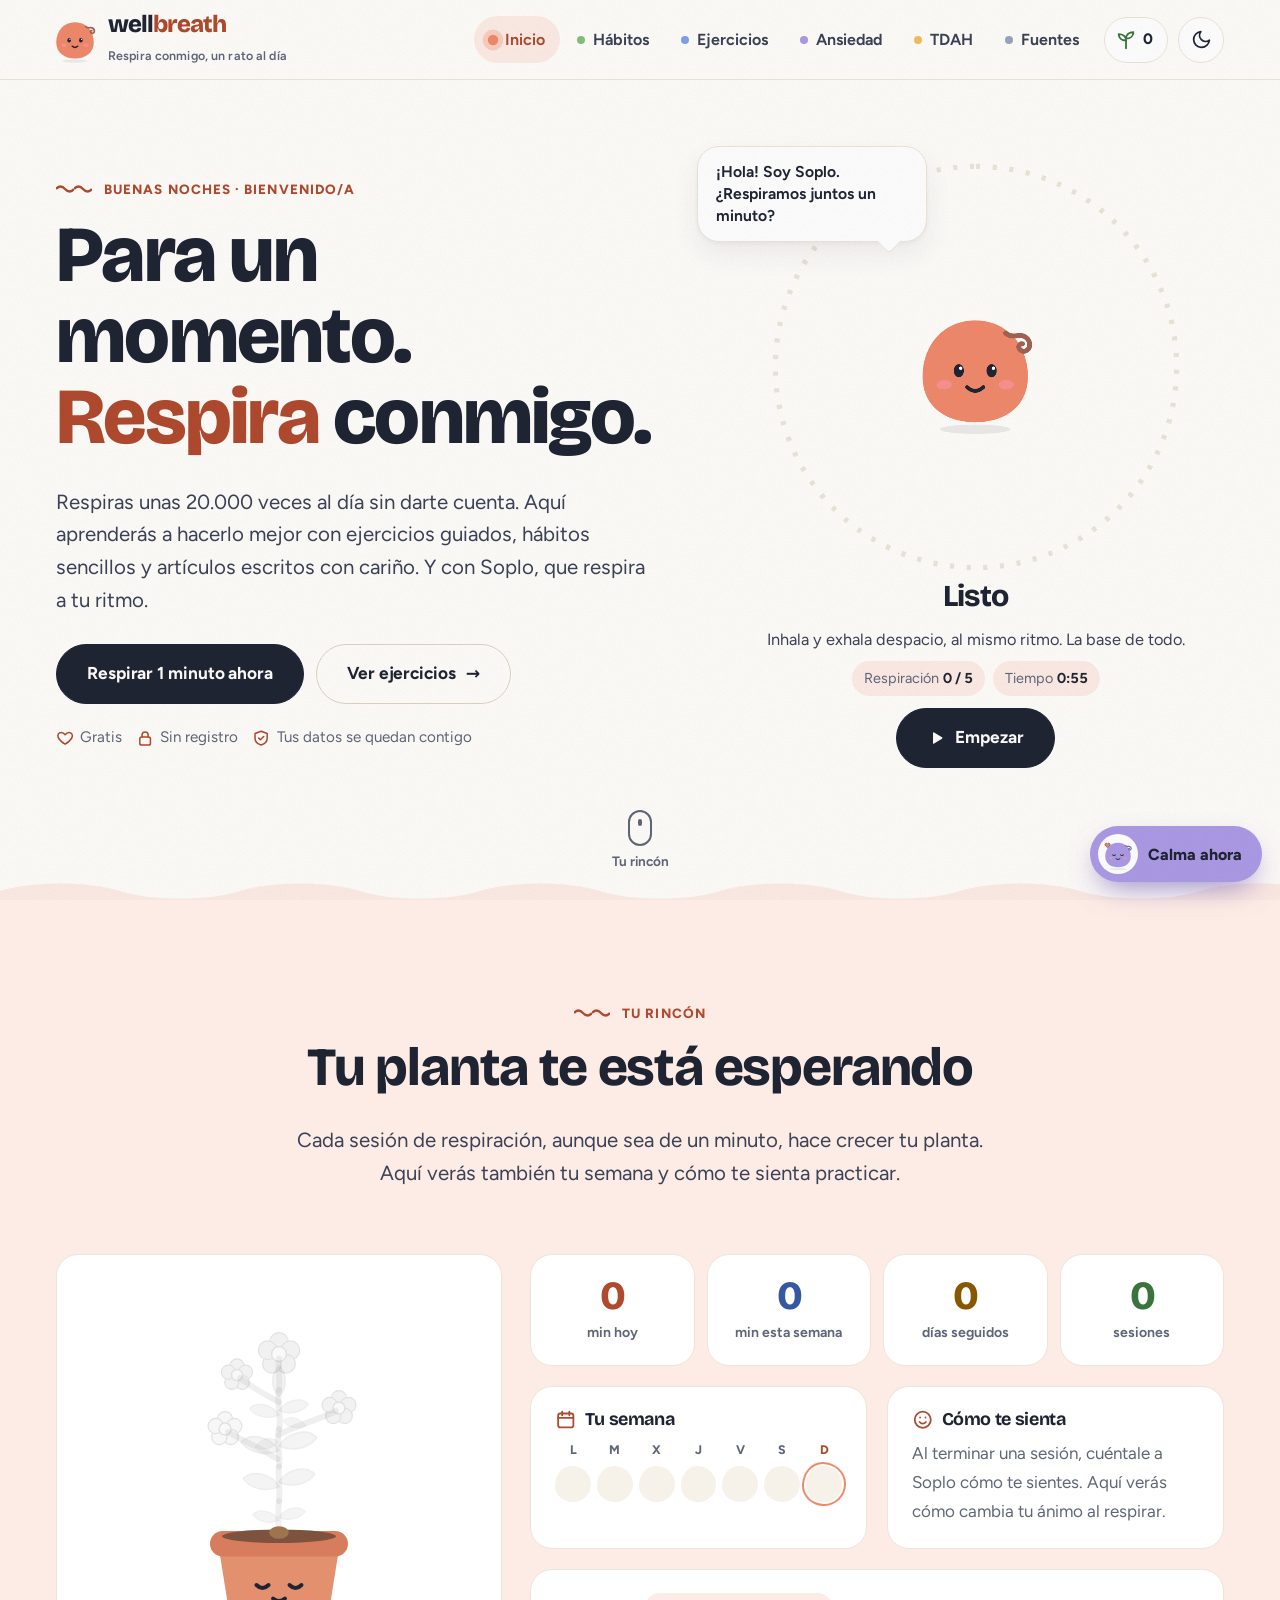
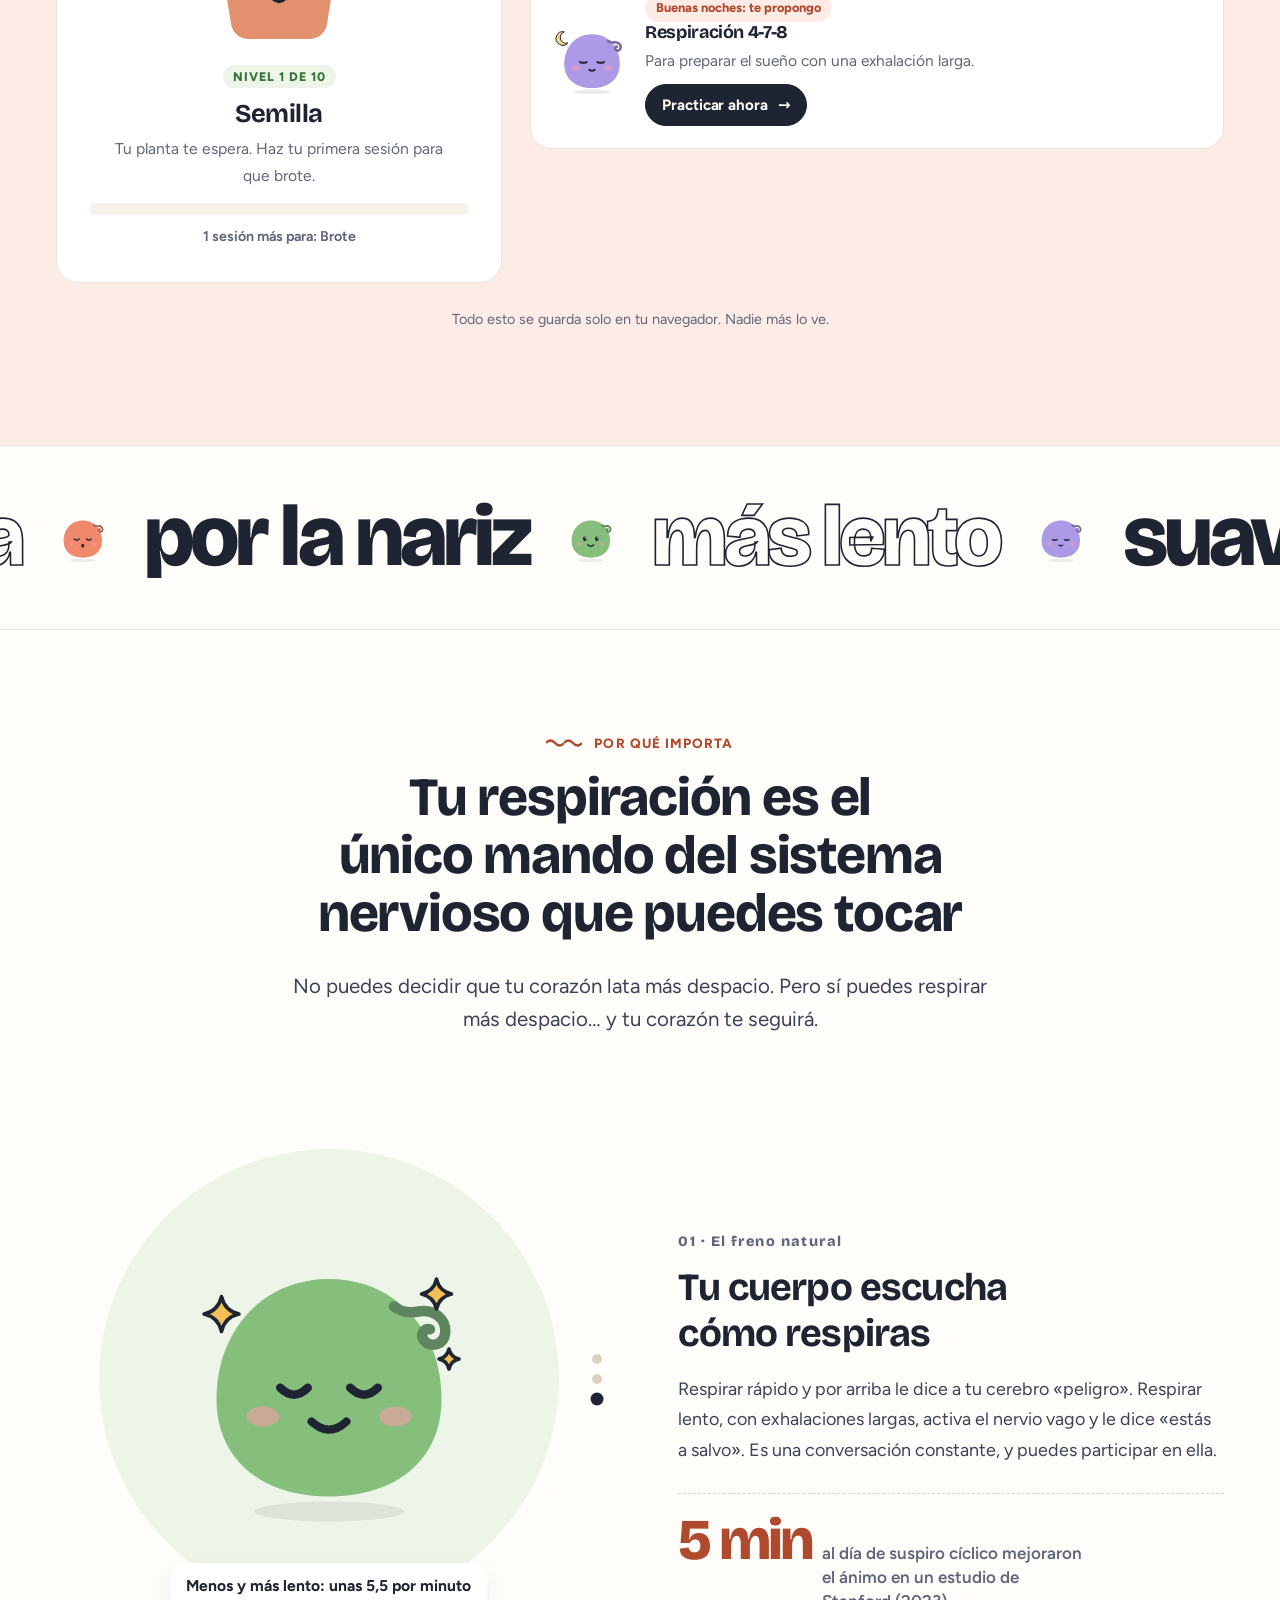
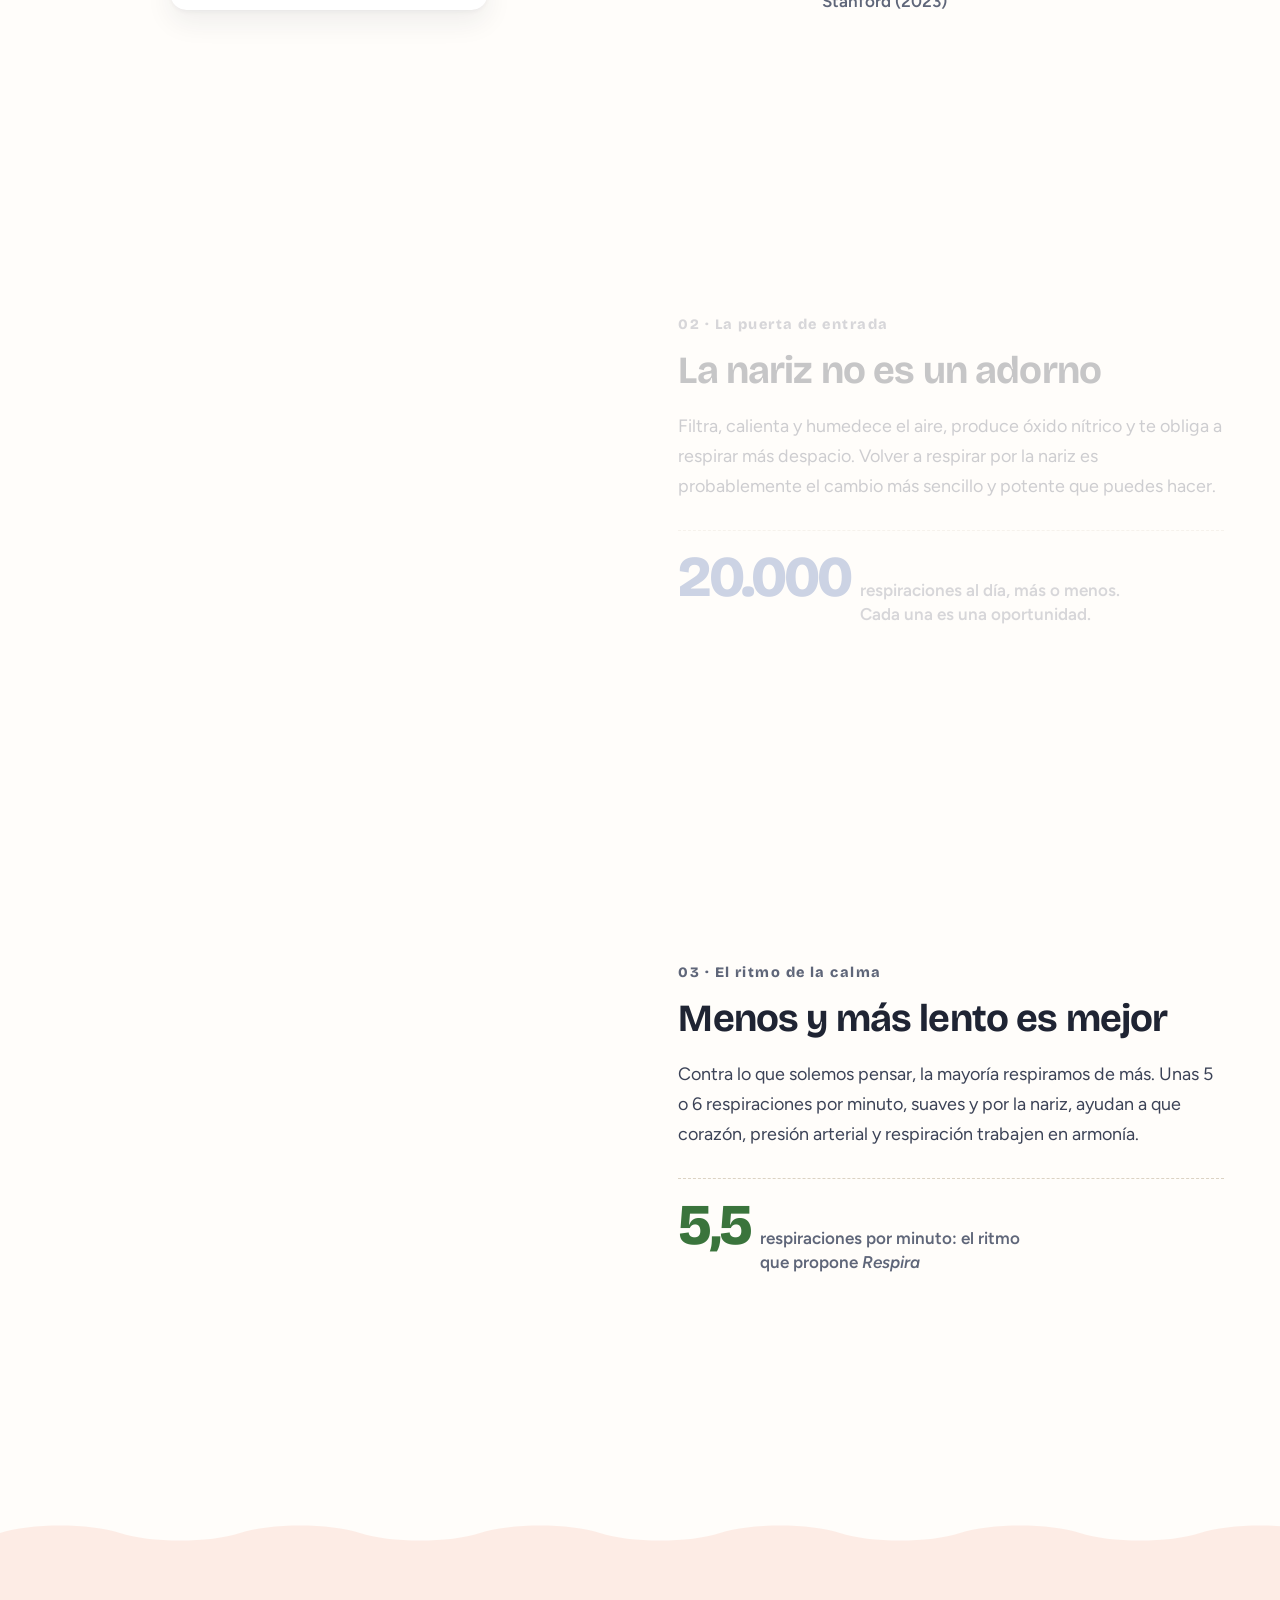
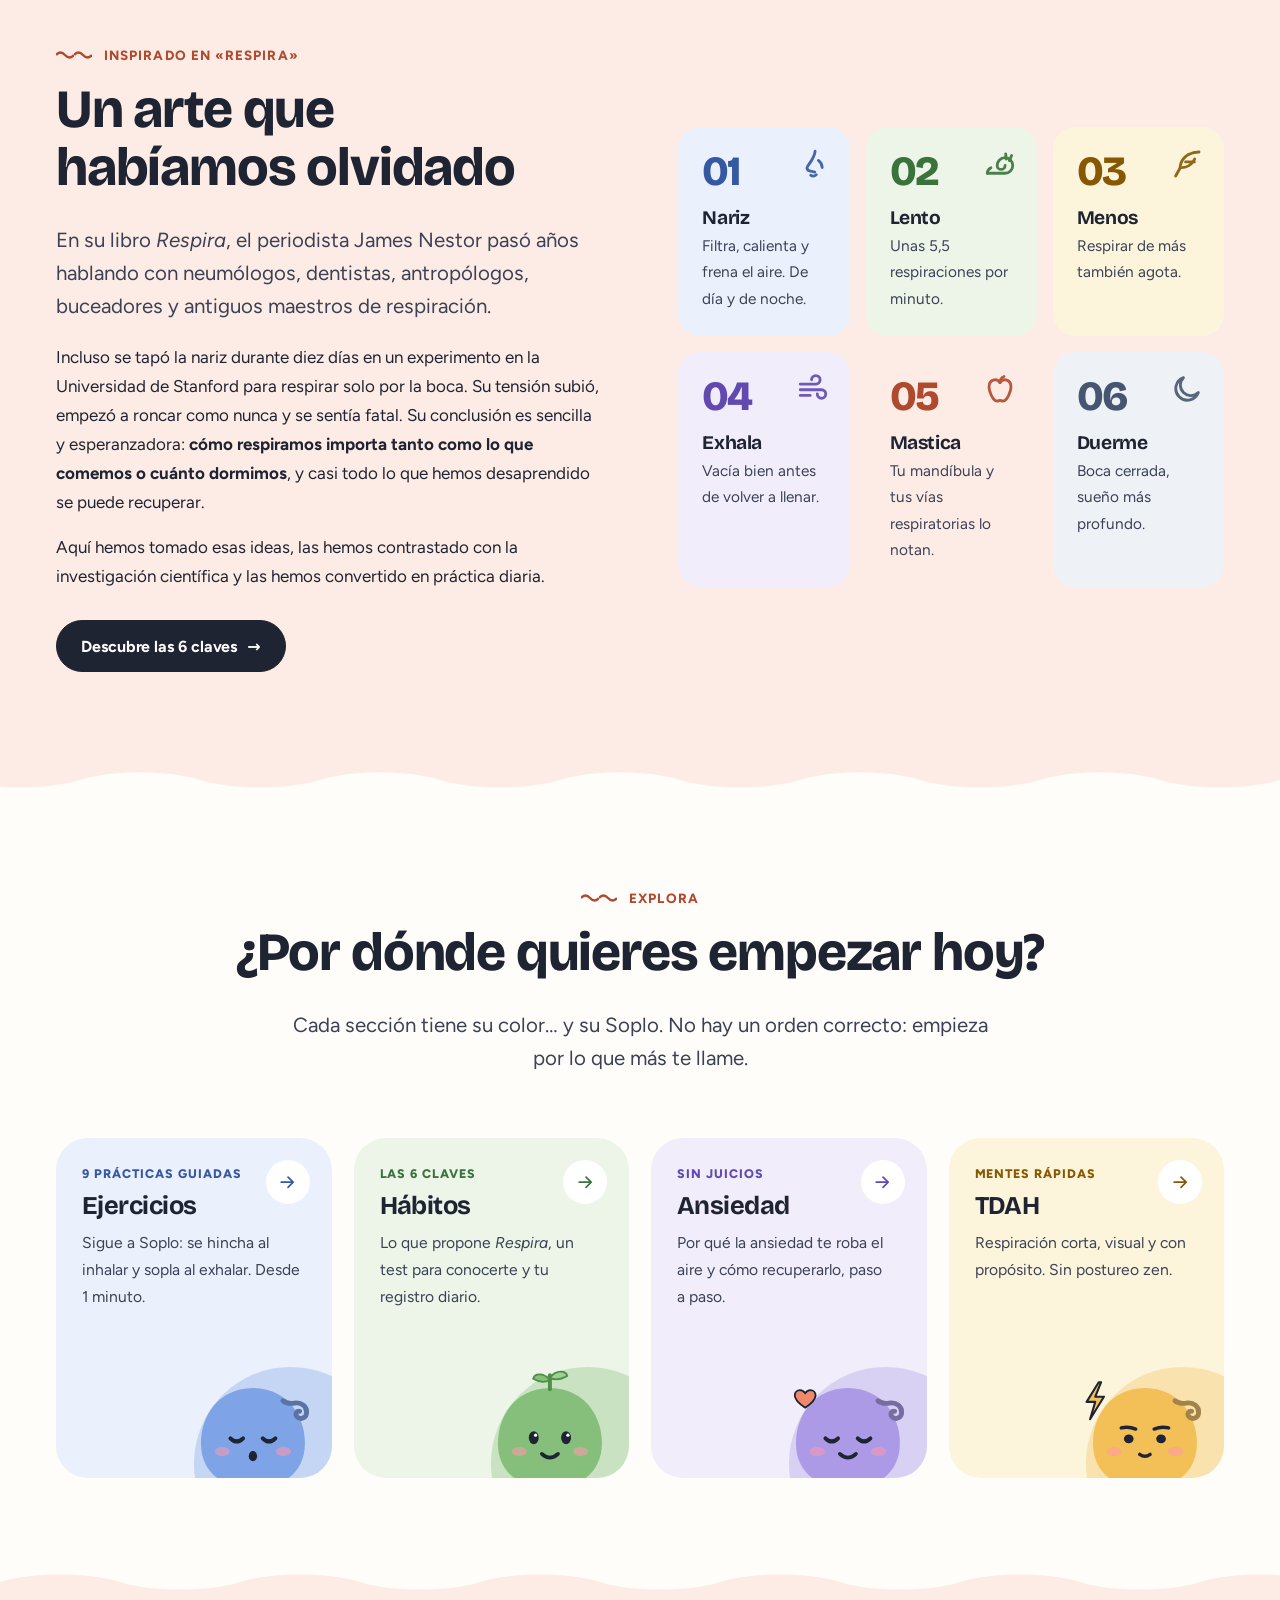
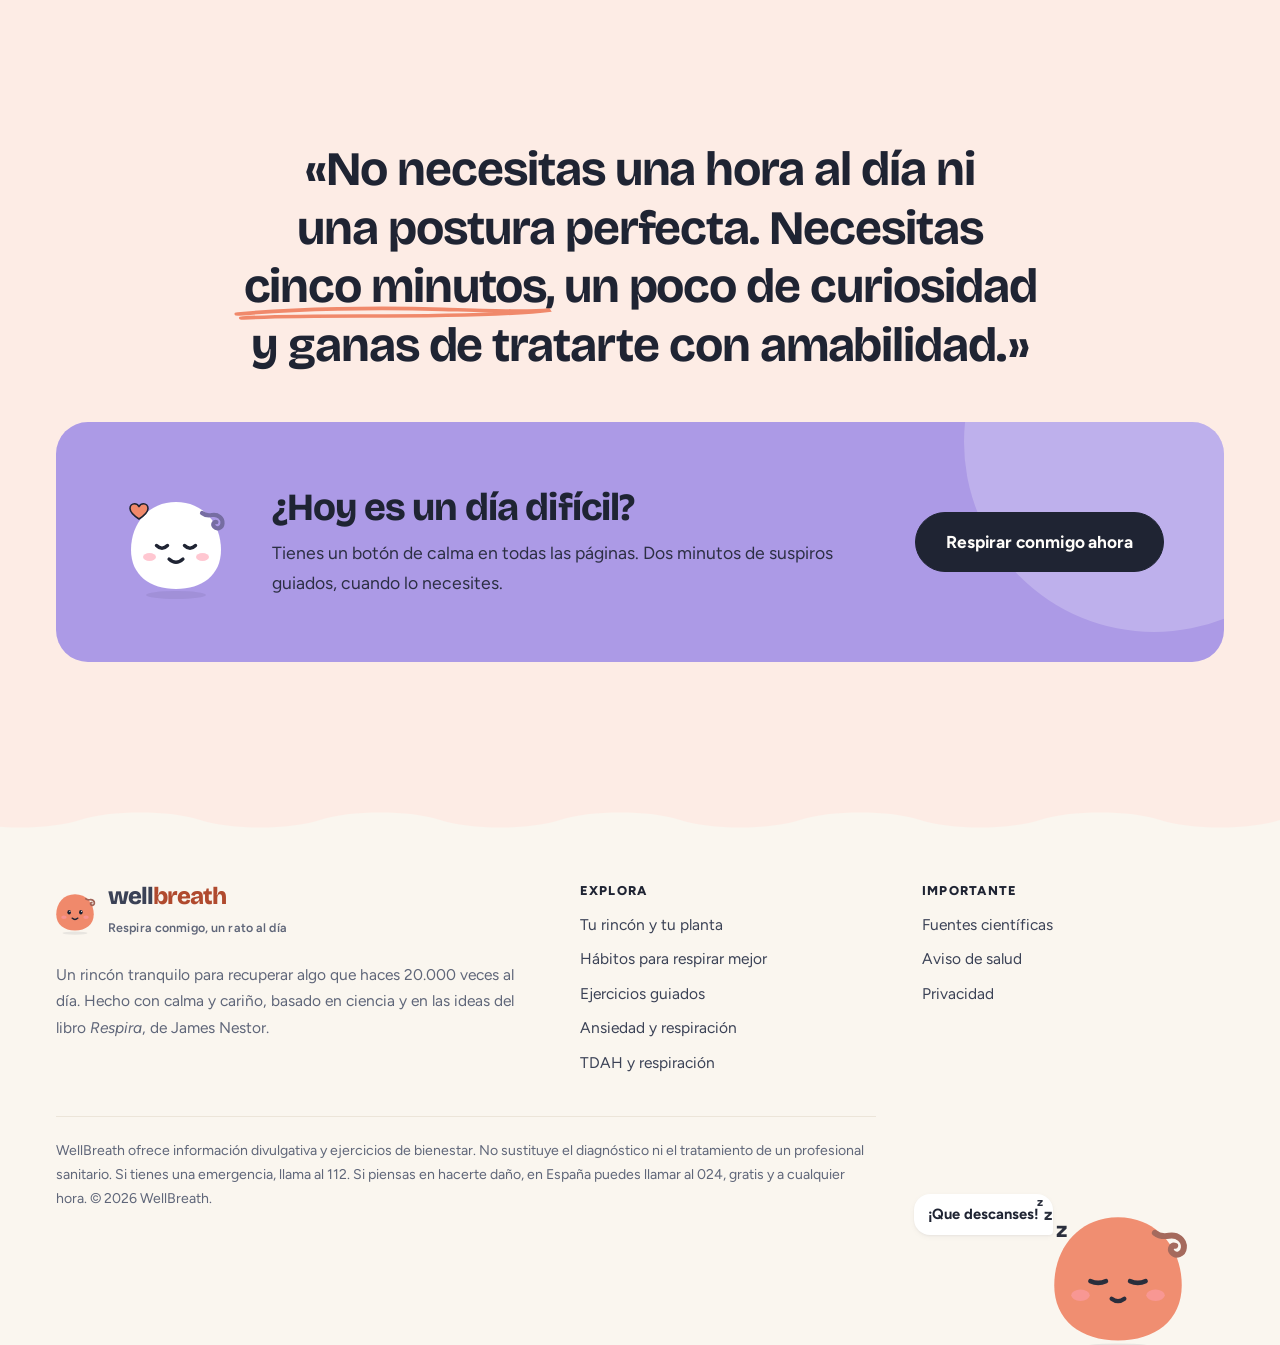
==== commit 274552a0: "Rediseño «Soplo»: mascota-logo, paleta suave y web que cobra vida - Soplo, un soplo de aire con cara" ====
--- a/index.html
+++ b/index.html
@@ -3,12 +3,12 @@
 <head>
   <meta charset="utf-8">
   <meta name="viewport" content="width=device-width, initial-scale=1, viewport-fit=cover">
-  <meta name="theme-color" content="#ffffff">
+  <meta name="theme-color" content="#fffdfa">
   <link rel="icon" href="img/favicon.svg" type="image/svg+xml">
   <link rel="manifest" href="manifest.webmanifest">
-  <link rel="preconnect" href="https://fonts.googleapis.com">
-  <link rel="preconnect" href="https://fonts.gstatic.com" crossorigin>
-  <link href="https://fonts.googleapis.com/css2?family=Inter:ital,opsz,wght@0,14..32,400..700;1,14..32,400..600&family=Plus+Jakarta+Sans:wght@600;700;800&display=swap" rel="stylesheet">
+  <link rel="preload" href="fonts/BricolageGrotesque-normal-latin.woff2" as="font" type="font/woff2" crossorigin>
+  <link rel="preload" href="fonts/Figtree-normal-latin.woff2" as="font" type="font/woff2" crossorigin>
+  <link rel="stylesheet" href="css/fonts.css">
   <link rel="stylesheet" href="css/styles.css">
   <script>
     (function () {
@@ -16,185 +16,231 @@
       try { var t = localStorage.getItem('wb-theme'); if (t) document.documentElement.dataset.theme = t; } catch (e) {}
     })();
   </script>
-  <title>WellBreath · Respirar bien, vivir mejor</title>
-  <meta name="description" content="Ejercicios de respiración interactivos, hábitos basados en el libro Respira y artículos cercanos sobre ansiedad y TDAH para respirar mejor cada día.">
+  <title>WellBreath · Respira conmigo, un rato al día</title>
+  <meta name="description" content="Ejercicios de respiración guiados por Soplo, hábitos basados en el libro Respira y artículos cercanos sobre ansiedad y TDAH. Con una planta que crece con tu práctica.">
 </head>
-<body>
+<body class="theme-coral">
+  <svg width="0" height="0" style="position:absolute" aria-hidden="true" focusable="false"><symbol id="i-clock" viewBox="0 0 24 24"><circle cx="12" cy="12" r="9"/><path d="M12 7v5l3 2"/></symbol><symbol id="i-nose" viewBox="0 0 24 24"><path d="M13.5 3c-.4 4.2-3.2 7.6-5.3 10.6-.9 1.3-.2 3 1.3 3.3l3.8.8"/><path d="M10.4 20c1.2.7 2.8.6 3.9-.4"/><path d="M15.8 9.5c1.6 1.2 2.6 3 2.7 5"/></symbol><symbol id="i-pause" viewBox="0 0 24 24"><rect x="6" y="5" width="4" height="14" rx="1.5"/><rect x="14" y="5" width="4" height="14" rx="1.5"/></symbol><symbol id="i-walk" viewBox="0 0 24 24"><circle cx="13" cy="4.5" r="2"/><path d="M10 21l2.5-6.5 3 3V21M8 12.5l2.5-4.5 3.5 1 2 3.5 3 1"/><path d="M7 21l2.8-5.5"/></symbol><symbol id="i-coffee" viewBox="0 0 24 24"><path d="M4 9h12v4.5A5.5 5.5 0 0 1 10.5 19h-1A5.5 5.5 0 0 1 4 13.5Z"/><path d="M16 11h1.5a2.5 2.5 0 0 1 0 5H16M8 3.5c0 1 1 1.2 1 2.2S8 7 8 8M12 3.5c0 1 1 1.2 1 2.2S12 7 12 8"/></symbol><symbol id="i-moon" viewBox="0 0 24 24"><path d="M20 14.5A8.2 8.2 0 1 1 9.5 4a6.6 6.6 0 0 0 10.5 10.5Z"/></symbol><symbol id="i-chat" viewBox="0 0 24 24"><path d="M21 12a8.5 8.5 0 0 1-12.3 7.6L4 20.5l1.2-4.4A8.5 8.5 0 1 1 21 12Z"/><path d="M8.5 12h.01M12 12h.01M15.5 12h.01"/></symbol><symbol id="i-eye" viewBox="0 0 24 24"><path d="M2.5 12S6 5.5 12 5.5 21.5 12 21.5 12 18 18.5 12 18.5 2.5 12 2.5 12Z"/><circle cx="12" cy="12" r="3"/></symbol><symbol id="i-hand" viewBox="0 0 24 24"><path d="M8 11V5.5a1.5 1.5 0 0 1 3 0V10m0-.5V4a1.5 1.5 0 0 1 3 0v6m0-.5V5.5a1.5 1.5 0 0 1 3 0V11m0-1V8.5a1.5 1.5 0 0 1 3 0V14a7 7 0 0 1-7 7h-1.2a6 6 0 0 1-4.9-2.6L4 15a1.5 1.5 0 0 1 2.4-1.8L8 15"/></symbol><symbol id="i-repeat" viewBox="0 0 24 24"><path d="M17 2.5l3 3-3 3"/><path d="M4 11.5V10a4.5 4.5 0 0 1 4.5-4.5H20M7 21.5l-3-3 3-3"/><path d="M20 12.5V14a4.5 4.5 0 0 1-4.5 4.5H4"/></symbol><symbol id="i-sparkle" viewBox="0 0 24 24"><path d="M11 3l1.9 5.6L18.5 10.5l-5.6 1.9L11 18l-1.9-5.6L3.5 10.5l5.6-1.9Z"/><path d="M18.5 15.5l.8 2.2 2.2.8-2.2.8-.8 2.2-.8-2.2-2.2-.8 2.2-.8Z"/></symbol><symbol id="i-clip" viewBox="0 0 24 24"><path d="M20.5 11.5l-8.2 8.2a5 5 0 0 1-7.1-7.1l8.6-8.6a3.4 3.4 0 0 1 4.8 4.8l-8.4 8.4a1.8 1.8 0 0 1-2.6-2.6L15 7.2"/></symbol><symbol id="i-light" viewBox="0 0 24 24"><rect x="7" y="2.5" width="10" height="19" rx="3.5"/><circle cx="12" cy="7.5" r="1.6"/><circle cx="12" cy="12" r="1.6"/><circle cx="12" cy="16.5" r="1.6"/></symbol><symbol id="i-phone" viewBox="0 0 24 24"><rect x="6.5" y="2.5" width="11" height="19" rx="2.8"/><path d="M11 18.2h2"/></symbol><symbol id="i-sun" viewBox="0 0 24 24"><circle cx="12" cy="12" r="4"/><path d="M12 2.5v2M12 19.5v2M4.6 4.6 6 6M18 18l1.4 1.4M2.5 12h2M19.5 12h2M4.6 19.4 6 18M18 6l1.4-1.4"/></symbol><symbol id="i-laptop" viewBox="0 0 24 24"><rect x="4" y="5" width="16" height="10.5" rx="1.8"/><path d="M2 19.5h20"/></symbol><symbol id="i-home" viewBox="0 0 24 24"><path d="M3.5 11 12 4.5l8.5 6.5v8.2a1.3 1.3 0 0 1-1.3 1.3H15v-6H9v6H4.8a1.3 1.3 0 0 1-1.3-1.3Z"/></symbol><symbol id="i-sprout" viewBox="0 0 24 24"><path d="M12 21v-8.5"/><path d="M12 12.5C12 8 8.6 5.5 4 5.5c0 4.3 3.3 7 8 7Z"/><path d="M12 10.5c0-4 3-7 8-7 0 4.3-3.2 7-8 7Z"/></symbol><symbol id="i-heart" viewBox="0 0 24 24"><path d="M12 20s-7.2-4.5-9.1-9C1.5 7.7 3.6 4.5 7 4.5c2 0 3.6 1.2 5 3 1.4-1.8 3-3 5-3 3.4 0 5.5 3.2 4.1 6.5C19.2 15.5 12 20 12 20Z"/></symbol><symbol id="i-wind" viewBox="0 0 24 24"><path d="M3 8.5h11a3 3 0 1 0-3-3M3 12.5h15a3 3 0 1 1-3 3M3 16.5h7"/></symbol><symbol id="i-snail" viewBox="0 0 24 24"><path d="M3 18.5h12.5a5.5 5.5 0 1 0-5.5-5.5 2.8 2.8 0 0 0 5.6 0"/><path d="M3 18.5c.2-2 1.2-3.3 2.6-3.8M18.6 9.6l1.6-3.6M16.4 8.6l-.4-3.8"/></symbol><symbol id="i-feather" viewBox="0 0 24 24"><path d="M20.5 3.5C13 3.5 7.5 8 7 15l-3 5.5"/><path d="M7.4 14.5c3.6.2 8-1.4 10-6M11 10.5h6.2"/></symbol><symbol id="i-apple" viewBox="0 0 24 24"><path d="M12 7.5c-1-1.6-2.8-2.4-4.8-1.8C4 6.7 3.8 10.6 4.8 13.6c1 3.2 3 6.9 5.2 6.9 1 0 1.3-.5 2-.5s1 .5 2 .5c2.2 0 4.2-3.7 5.2-6.9 1-3 .8-6.9-2.4-7.9-2-.6-3.8.2-4.8 1.8Z"/><path d="M12 7.5c0-2 .9-3.6 2.8-4.3"/></symbol><symbol id="i-book" viewBox="0 0 24 24"><path d="M4.5 5.5A2.5 2.5 0 0 1 7 3h12.5v15.5H7a2.5 2.5 0 0 0-2.5 2.5Z"/><path d="M4.5 21A2.5 2.5 0 0 1 7 18.5h12.5"/></symbol><symbol id="i-shield" viewBox="0 0 24 24"><path d="M12 3l8 3v6c0 4.8-3.4 8-8 9-4.6-1-8-4.2-8-9V6Z"/><path d="M8.8 12l2.2 2.2 4.4-4.4"/></symbol><symbol id="i-lock" viewBox="0 0 24 24"><rect x="5" y="10.5" width="14" height="10.5" rx="2.4"/><path d="M8 10.5V8a4 4 0 0 1 8 0v2.5"/></symbol><symbol id="i-arrow" viewBox="0 0 24 24"><path d="M5 12h14M13 6l6 6-6 6"/></symbol><symbol id="i-check" viewBox="0 0 24 24"><path d="M5 12.5l4.5 4.5L19 7.5"/></symbol><symbol id="i-bulb" viewBox="0 0 24 24"><path d="M9 18h6M10 21h4M12 3a6 6 0 0 0-4 10.5c.8.8 1 1.6 1 2.5h6c0-.9.2-1.7 1-2.5A6 6 0 0 0 12 3Z"/></symbol><symbol id="i-zap" viewBox="0 0 24 24"><path d="M13 2.5 4.5 14h7l-1 7.5L19 10h-7l1-7.5Z"/></symbol><symbol id="i-target" viewBox="0 0 24 24"><circle cx="12" cy="12" r="9"/><circle cx="12" cy="12" r="5"/><circle cx="12" cy="12" r="1.2"/></symbol><symbol id="i-lungs" viewBox="0 0 24 24"><path d="M12 3.5V12m0 0c-1 1-2.7 1.4-4 1m4-1c1 1 2.7 1.4 4 1"/><path d="M8.5 7C5.4 7 3.5 11 3.5 15c0 3 1.2 5 3.2 5 2.6 0 3.8-2 3.8-5V9"/><path d="M15.5 7c3.1 0 5 4 5 8 0 3-1.2 5-3.2 5-2.6 0-3.8-2-3.8-5V9"/></symbol><symbol id="i-calendar" viewBox="0 0 24 24"><rect x="3.5" y="5" width="17" height="15.5" rx="2.5"/><path d="M3.5 10h17M8 3v4M16 3v4"/></symbol><symbol id="i-smile" viewBox="0 0 24 24"><circle cx="12" cy="12" r="9"/><path d="M8.5 14.5c1 1.2 2.2 1.8 3.5 1.8s2.5-.6 3.5-1.8M9 9.5h.01M15 9.5h.01"/></symbol><symbol id="i-pot" viewBox="0 0 24 24"><path d="M6 12h12l-1.5 8.5H7.5Z"/><path d="M5 9.5h14V12H5zM12 9.5V6m0 0c0-2-1.6-3.2-3.5-3.2 0 1.9 1.5 3.2 3.5 3.2Zm0 0c0-2 1.6-3.2 3.5-3.2 0 1.9-1.5 3.2-3.5 3.2Z"/></symbol></svg>
   <a class="skip-link" href="#main">Saltar al contenido</a>
   <header class="site-header">
     <div class="container header-inner">
       <a class="brand" href="index.html" aria-label="WellBreath, inicio">
-        <img class="brand-mark" src="img/favicon.svg" alt="" width="44" height="44">
-        <span><span class="brand-name">Well<span>Breath</span></span><span class="brand-tag">Respirar bien, vivir mejor</span></span>
+        <span class="brand-mark" data-track-eyes><svg class="soplo" viewBox="0 0 120 120" aria-hidden="true" focusable="false"><g class="soplo-figure"><ellipse class="soplo-shadow" cx="60" cy="113" rx="30" ry="4"/><circle class="soplo-ball" cx="60" cy="64" r="44"/><path class="soplo-body" d="M60 20C87 20 105 41 105 68C105 93 86 107 60 107C34 107 15 93 15 68C15 41 33 20 60 20Z"/><path class="soplo-wisp" d="M96 33c6-1 11 3 10.5 8.5c-.4 4.6-5.6 6.4-8.4 3.2c-1.9-2.2-.2-5.3 2.3-4.6M96 33c-4 .7-7.5 0-10-2"/><g class="soplo-face"><g class="cheeks" fill="#ff9aad"><ellipse cx="33.5" cy="75" rx="6.5" ry="4"/><ellipse cx="86.5" cy="75" rx="6.5" ry="4"/></g><g class="soplo-eyes"><g class="e-open"><ellipse cx="46" cy="63" rx="4.3" ry="5.6" fill="#1f2433"/><ellipse cx="74" cy="63" rx="4.3" ry="5.6" fill="#1f2433"/><circle cx="47.6" cy="60.8" r="1.4" fill="#fff"/><circle cx="75.6" cy="60.8" r="1.4" fill="#fff"/></g></g><path class="m-smile" d="M53 77Q60 83.5 67 77" fill="none" stroke="#1f2433" stroke-width="3.2" stroke-linecap="round"/></g></g></svg></span>
+        <span><span class="brand-name">well<span>breath</span></span><span class="brand-tag">Respira conmigo, un rato al día</span></span>
       </a>
       <nav class="main-nav" id="main-nav" aria-label="Principal">
         <ul>
-          <li><a href="index.html" aria-current="page">Inicio</a></li>
-          <li><a href="habitos.html">Hábitos</a></li>
-          <li><a href="ejercicios.html">Ejercicios</a></li>
-          <li><a href="ansiedad.html">Ansiedad</a></li>
-          <li><a href="tdah.html">TDAH</a></li>
-          <li><a href="fuentes.html">Fuentes</a></li>
+          <li><a class="c-coral" href="index.html" aria-current="page"><span class="nav-dot" aria-hidden="true"></span><span class="nav-soplo" data-soplo="hello" data-color="coral" aria-hidden="true"></span>Inicio</a></li>
+          <li><a class="c-leaf" href="habitos.html"><span class="nav-dot" aria-hidden="true"></span><span class="nav-soplo" data-soplo="calm" data-color="leaf" data-acc="sprout" aria-hidden="true"></span>Hábitos</a></li>
+          <li><a class="c-sky" href="ejercicios.html"><span class="nav-dot" aria-hidden="true"></span><span class="nav-soplo" data-soplo="blow" data-color="sky" aria-hidden="true"></span>Ejercicios</a></li>
+          <li><a class="c-lilac" href="ansiedad.html"><span class="nav-dot" aria-hidden="true"></span><span class="nav-soplo" data-soplo="calm" data-color="lilac" data-acc="heart" aria-hidden="true"></span>Ansiedad</a></li>
+          <li><a class="c-honey" href="tdah.html"><span class="nav-dot" aria-hidden="true"></span><span class="nav-soplo" data-soplo="focused" data-color="honey" data-acc="spark" aria-hidden="true"></span>TDAH</a></li>
+          <li><a class="c-slate" href="fuentes.html"><span class="nav-dot" aria-hidden="true"></span><span class="nav-soplo" data-soplo="calm" data-color="slate" data-acc="glasses" aria-hidden="true"></span>Fuentes</a></li>
         </ul>
       </nav>
+      <a class="nook-pill" href="index.html#rincon" aria-label="Tu rincón: tu planta y tu racha de días">
+        <svg class="ico" aria-hidden="true"><use href="#i-sprout"/></svg><span data-streak>0</span>
+      </a>
       <button type="button" class="icon-btn theme-toggle" aria-label="Cambiar tema claro u oscuro">
         <svg class="icon-moon" viewBox="0 0 24 24" fill="none" stroke="currentColor" stroke-width="2" stroke-linecap="round" stroke-linejoin="round" aria-hidden="true"><path d="M21 12.8A9 9 0 1 1 11.2 3a7 7 0 0 0 9.8 9.8Z"/></svg>
         <svg class="icon-sun" viewBox="0 0 24 24" fill="none" stroke="currentColor" stroke-width="2" stroke-linecap="round" aria-hidden="true"><circle cx="12" cy="12" r="4.5"/><path d="M12 2v2m0 16v2M4.9 4.9l1.4 1.4m11.4 11.4 1.4 1.4M2 12h2m16 0h2M4.9 19.1l1.4-1.4M17.7 6.3l1.4-1.4"/></svg>
       </button>
       <button type="button" class="icon-btn nav-toggle" aria-controls="main-nav" aria-expanded="false" aria-label="Abrir menú">
-        <svg viewBox="0 0 24 24" fill="none" stroke="currentColor" stroke-width="2.2" stroke-linecap="round" aria-hidden="true"><path d="M4 7h16M4 12h16M4 17h16"/></svg>
+        <span class="bars" aria-hidden="true"><span></span><span></span><span></span></span>
       </button>
     </div>
+    <span class="scroll-progress" aria-hidden="true"></span>
   </header>
 
   <main id="main">
-    <!-- 1 · Hero -->
-    <section class="screen hero">
-      <div class="blobs" aria-hidden="true"><span class="blob b1"></span><span class="blob b2"></span><span class="blob b3"></span></div>
+    <!-- 1 · Hero: cabe justo en la pantalla -->
+    <section class="screen hero hero-home" id="inicio">
+      <div class="bubbles" data-bubbles="9" aria-hidden="true"></div>
       <div class="container hero-grid">
-        <div class="stagger">
-          <span class="eyebrow"><span class="dot"></span>Tu respiración, tu refugio</span>
-          <h1>Respirar bien cambia cómo te sientes. <span class="hl">Y se puede aprender.</span></h1>
-          <p class="lead">Respiras unas 20.000 veces al día y casi nunca le prestas atención. Aquí encontrarás ejercicios guiados, hábitos sencillos y artículos escritos con cariño para que tu respiración vuelva a ser tu mejor aliada.</p>
-          <div class="btn-row mt-2">
-            <a class="btn btn-lg" href="ejercicios.html">Empezar a practicar</a>
-            <a class="btn btn-ghost btn-lg" href="habitos.html">Cómo respirar mejor</a>
+        <div class="hero-copy stagger" data-scroll-fade>
+          <span class="kicker" data-greeting>Hola</span>
+          <h1><span class="line">Para un momento.</span><span class="line"><span class="breathe-word">Respira</span> conmigo.</span></h1>
+          <p class="lead">Respiras unas 20.000 veces al día sin darte cuenta. Aquí aprenderás a hacerlo mejor con ejercicios guiados, hábitos sencillos y artículos escritos con cariño. Y con Soplo, que respira a tu ritmo.</p>
+          <div class="btn-row">
+            <button type="button" class="btn btn-lg" data-hero-start>Respirar 1 minuto ahora</button>
+            <a class="btn btn-ghost btn-lg" href="ejercicios.html">Ver ejercicios <span class="arrow">→</span></a>
           </div>
           <p class="hero-note">
-            <svg viewBox="0 0 24 24" fill="currentColor" aria-hidden="true"><path d="M12 21s-7.5-4.6-9.6-9.3C.9 8.2 3 4.5 6.6 4.5c2.1 0 3.9 1.3 5.4 3.2 1.5-1.9 3.3-3.2 5.4-3.2 3.6 0 5.7 3.7 4.2 7.2C19.5 16.4 12 21 12 21Z"/></svg>
-            Gratis, sin registro y sin anuncios. Tu progreso se queda en tu dispositivo.
+            <span><svg class="ico" aria-hidden="true"><use href="#i-heart"/></svg>Gratis</span>
+            <span><svg class="ico" aria-hidden="true"><use href="#i-lock"/></svg>Sin registro</span>
+            <span><svg class="ico" aria-hidden="true"><use href="#i-shield"/></svg>Tus datos se quedan contigo</span>
           </p>
         </div>
-        <div class="reveal" style="--d:.25s">
-          <div data-breath-player="coherente" data-compact data-minutes="1" data-show-title></div>
-        </div>
-      </div>
-      <a class="scroll-cue" href="#por-que" aria-label="Bajar a la siguiente sección">
-        Descubre más
-        <svg viewBox="0 0 24 24" fill="none" stroke="currentColor" stroke-width="2.2" stroke-linecap="round" stroke-linejoin="round" aria-hidden="true"><path d="m6 9 6 6 6-6"/></svg>
-      </a>
-    </section>
-
-    <!-- 2 · Por qué importa -->
-    <section class="screen alt" id="por-que">
+        <div class="hero-stage reveal" style="--d:.3s">
+          <p class="speech" data-speech aria-live="polite">¡Hola! Soy Soplo. ¿Respiramos juntos un minuto?</p>
+          <div data-breath-player="coherente" data-variant="hero" data-minutes="1" data-hide-settings data-track-eyes></div>
+        </div>
+      </div>
+      <a class="scroll-cue" href="#rincon"><span class="mouse" aria-hidden="true"></span>Tu rincón</a>
+    </section>
+
+    <!-- 2 · Tu rincón -->
+    <section class="screen alt" id="rincon">
       <div class="container">
         <div class="section-head reveal">
-          <span class="eyebrow"><span class="dot"></span>Por qué importa</span>
-          <h2>Tu respiración es el único mando del sistema nervioso que puedes tocar</h2>
-          <p class="lead">No puedes decidir que tu corazón lata más despacio. Pero sí puedes respirar más despacio… y tu corazón te seguirá.</p>
-        </div>
-        <div class="grid grid-3 stagger">
-          <article class="card lift top-bar c-blue">
-            <div class="card-icon c-blue">
-              <svg viewBox="0 0 24 24" fill="none" stroke="currentColor" stroke-width="2" stroke-linecap="round" stroke-linejoin="round" aria-hidden="true"><path d="M12 21s-7.5-4.6-9.6-9.3C.9 8.2 3 4.5 6.6 4.5c2.1 0 3.9 1.3 5.4 3.2 1.5-1.9 3.3-3.2 5.4-3.2 3.6 0 5.7 3.7 4.2 7.2C19.5 16.4 12 21 12 21Z"/></svg>
-            </div>
-            <h3>Tu cuerpo escucha cómo respiras</h3>
-            <p>Respirar rápido y por arriba le dice a tu cerebro «peligro». Respirar lento, con exhalaciones largas, activa el nervio vago y le dice «estás a salvo». Es una conversación constante, y puedes participar en ella.</p>
-          </article>
-          <article class="card lift top-bar c-green">
-            <div class="card-icon c-green">
-              <svg viewBox="0 0 24 24" fill="none" stroke="currentColor" stroke-width="2" stroke-linecap="round" aria-hidden="true"><path d="M3 8h11a3 3 0 1 0-3-3M3 12h15a3 3 0 1 1-3 3M3 16h7"/></svg>
-            </div>
-            <h3>La nariz no es un adorno</h3>
-            <p>Filtra, calienta y humedece el aire, produce óxido nítrico y te obliga a respirar más despacio. Volver a respirar por la nariz es probablemente el cambio más sencillo y potente que puedes hacer.</p>
-          </article>
-          <article class="card lift top-bar c-yellow">
-            <div class="card-icon c-yellow">
-              <svg viewBox="0 0 24 24" fill="none" stroke="currentColor" stroke-width="2" stroke-linecap="round" aria-hidden="true"><circle cx="12" cy="12" r="9"/><path d="M12 7v5l3 2"/></svg>
-            </div>
-            <h3>Menos y más lento es mejor</h3>
-            <p>Contra lo que solemos pensar, la mayoría respiramos de más. Unas 5 o 6 respiraciones por minuto, suaves y por la nariz, ayudan a que corazón, presión arterial y respiración trabajen en armonía.</p>
-          </article>
-        </div>
-      </div>
-    </section>
-
-    <!-- 3 · Respira, el libro -->
-    <section class="screen">
+          <span class="kicker">Tu rincón</span>
+          <h2 data-nook-title>Tu planta te está esperando</h2>
+          <p class="lead" data-nook-text>Cada sesión de respiración, aunque sea de un minuto, hace crecer tu planta.</p>
+        </div>
+        <div class="nook">
+          <div class="card nook-plant reveal">
+            <div class="plant-wrap" data-plant></div>
+            <div class="plant-meta">
+              <span class="plant-level" data-plant-level>Nivel 1</span>
+              <h3 data-plant-name>Semilla</h3>
+              <p data-plant-text>Tu planta te espera. Haz tu primera sesión para que brote.</p>
+              <div class="progress-bar" aria-hidden="true"><span data-plant-progress style="width:0"></span></div>
+              <small data-plant-next>1 sesión más para: Brote</small>
+            </div>
+          </div>
+          <div class="nook-side">
+            <div class="stats wide reveal" style="--d:.1s">
+              <div class="stat c-coral"><b data-stat="today">0</b><span>min hoy</span></div>
+              <div class="stat c-sky"><b data-stat="week">0</b><span>min esta semana</span></div>
+              <div class="stat c-honey"><b data-stat="streak">0</b><span>días seguidos</span></div>
+              <div class="stat c-leaf"><b data-stat="sessions">0</b><span>sesiones</span></div>
+            </div>
+            <div class="card reveal" style="--d:.15s">
+              <h3><svg class="ico" aria-hidden="true"><use href="#i-calendar"/></svg>Tu semana</h3>
+              <div class="week-strip" data-week></div>
+            </div>
+            <div class="card reveal" style="--d:.2s">
+              <h3><svg class="ico" aria-hidden="true"><use href="#i-smile"/></svg>Cómo te sienta</h3>
+              <div data-mood-summary></div>
+            </div>
+            <div class="card wide reveal" style="--d:.25s" data-suggest></div>
+          </div>
+        </div>
+        <p class="small muted center mt-2">Todo esto se guarda solo en tu navegador. Nadie más lo ve.</p>
+      </div>
+    </section>
+
+    <!-- Banda de palabras -->
+    <div class="marquee" aria-hidden="true">
+      <div class="marquee-track" data-marquee>
+        <span>inhala <i data-soplo="calm" data-color="sky"></i></span>
+        <span class="o">exhala <i data-soplo="blow" data-color="coral"></i></span>
+        <span>por la nariz <i data-soplo="hello" data-color="leaf"></i></span>
+        <span class="o">más lento <i data-soplo="sleepy" data-color="lilac"></i></span>
+        <span>suave <i data-soplo="calm" data-color="honey"></i></span>
+        <span class="o">en calma <i data-soplo="happy" data-color="sky"></i></span>
+      </div>
+    </div>
+
+    <!-- 3 · Por qué importa (historia con scroll) -->
+    <section class="screen" id="por-que">
+      <div class="container">
+        <div class="section-head">
+          <span class="kicker reveal">Por qué importa</span>
+          <h2 data-split>Tu respiración es el único mando del sistema nervioso que puedes tocar</h2>
+          <p class="lead reveal">No puedes decidir que tu corazón lata más despacio. Pero sí puedes respirar más despacio… y tu corazón te seguirá.</p>
+        </div>
+        <div class="story">
+          <div class="story-visual" aria-hidden="true">
+            <div class="story-sticky">
+              <div class="story-disc"></div>
+              <div class="story-soplos">
+                <div data-soplo="blow" data-color="coral"></div>
+                <div data-soplo="hello" data-color="sky"></div>
+                <div data-soplo="calm" data-color="leaf" data-acc="sparkles"></div>
+              </div>
+              <p class="story-caption">Exhalar despacio es tu freno de mano</p>
+              <div class="story-dots"><span></span><span></span><span></span></div>
+            </div>
+          </div>
+          <div class="story-steps">
+            <article class="story-step c-coral" data-color="coral" data-caption="Exhalar despacio es tu freno de mano">
+              <div class="m-soplo" data-soplo="blow" data-color="coral" aria-hidden="true"></div>
+              <span class="step-num">01 · El freno natural</span>
+              <h3>Tu cuerpo escucha cómo respiras</h3>
+              <p>Respirar rápido y por arriba le dice a tu cerebro «peligro». Respirar lento, con exhalaciones largas, activa el nervio vago y le dice «estás a salvo». Es una conversación constante, y puedes participar en ella.</p>
+              <div class="big-number"><b><span data-count="5">5</span>&nbsp;min</b><span>al día de suspiro cíclico mejoraron el ánimo en un estudio de Stanford (2023)</span></div>
+            </article>
+            <article class="story-step c-sky" data-color="sky" data-caption="La nariz filtra, calienta y frena el aire">
+              <div class="m-soplo" data-soplo="hello" data-color="sky" aria-hidden="true"></div>
+              <span class="step-num">02 · La puerta de entrada</span>
+              <h3>La nariz no es un adorno</h3>
+              <p>Filtra, calienta y humedece el aire, produce óxido nítrico y te obliga a respirar más despacio. Volver a respirar por la nariz es probablemente el cambio más sencillo y potente que puedes hacer.</p>
+              <div class="big-number"><b data-count="20000">20.000</b><span>respiraciones al día, más o menos. Cada una es una oportunidad.</span></div>
+            </article>
+            <article class="story-step c-leaf" data-color="leaf" data-caption="Menos y más lento: unas 5,5 por minuto">
+              <div class="m-soplo" data-soplo="calm" data-color="leaf" data-acc="sparkles" aria-hidden="true"></div>
+              <span class="step-num">03 · El ritmo de la calma</span>
+              <h3>Menos y más lento es mejor</h3>
+              <p>Contra lo que solemos pensar, la mayoría respiramos de más. Unas 5 o 6 respiraciones por minuto, suaves y por la nariz, ayudan a que corazón, presión arterial y respiración trabajen en armonía.</p>
+              <div class="big-number"><b data-count="5.5" data-decimals="1">5,5</b><span>respiraciones por minuto: el ritmo que propone <em>Respira</em></span></div>
+            </article>
+          </div>
+        </div>
+      </div>
+    </section>
+
+    <!-- 4 · El libro y sus claves -->
+    <section class="screen alt" id="libro">
       <div class="container split">
-        <div class="reveal">
-          <span class="eyebrow"><span class="dot"></span>Inspirado en «Respira»</span>
-          <h2>Un arte que habíamos olvidado</h2>
-          <p class="lead">En su libro <em>Respira</em>, el periodista James Nestor pasó años hablando con neumólogos, dentistas, antropólogos, buceadores y antiguos maestros de respiración.</p>
-          <p>Incluso se tapó la nariz durante diez días en un experimento en la Universidad de Stanford para respirar solo por la boca. Su tensión subió, empezó a roncar como nunca y se sentía fatal. Su conclusión es sencilla y esperanzadora: <strong>cómo respiramos importa tanto como lo que comemos o cuánto dormimos</strong>, y casi todo lo que hemos desaprendido se puede recuperar.</p>
-          <p>En WellBreath hemos tomado esas ideas, las hemos contrastado con la investigación científica y las hemos convertido en práctica diaria.</p>
-          <a class="btn mt-1" href="habitos.html">Descubre las claves del libro</a>
-        </div>
-        <div class="pillar-grid stagger">
-          <div class="card pillar lift c-blue"><span class="pillar-num" aria-hidden="true">1</span><h3>Nariz</h3><p>De día y de noche.</p></div>
-          <div class="card pillar lift c-green"><span class="pillar-num" aria-hidden="true">2</span><h3>Lento</h3><p>Unas 5,5 por minuto.</p></div>
-          <div class="card pillar lift c-yellow"><span class="pillar-num" aria-hidden="true">3</span><h3>Menos</h3><p>Respirar de más agota.</p></div>
-          <div class="card pillar lift c-violet"><span class="pillar-num" aria-hidden="true">4</span><h3>Exhala</h3><p>Vacía antes de llenar.</p></div>
-          <div class="card pillar lift c-red"><span class="pillar-num" aria-hidden="true">5</span><h3>Mastica</h3><p>Tu mandíbula importa.</p></div>
-          <div class="card pillar lift c-blue"><span class="pillar-num" aria-hidden="true">6</span><h3>Duerme</h3><p>Respira bien de noche.</p></div>
-        </div>
-      </div>
-    </section>
-
-    <!-- 4 · Explora -->
-    <section class="screen alt">
+        <div>
+          <span class="kicker reveal">Inspirado en «Respira»</span>
+          <h2 data-split>Un arte que habíamos olvidado</h2>
+          <div class="reveal">
+            <p class="lead">En su libro <em>Respira</em>, el periodista James Nestor pasó años hablando con neumólogos, dentistas, antropólogos, buceadores y antiguos maestros de respiración.</p>
+            <p>Incluso se tapó la nariz durante diez días en un experimento en la Universidad de Stanford para respirar solo por la boca. Su tensión subió, empezó a roncar como nunca y se sentía fatal. Su conclusión es sencilla y esperanzadora: <strong>cómo respiramos importa tanto como lo que comemos o cuánto dormimos</strong>, y casi todo lo que hemos desaprendido se puede recuperar.</p>
+            <p>Aquí hemos tomado esas ideas, las hemos contrastado con la investigación científica y las hemos convertido en práctica diaria.</p>
+            <a class="btn mt-1" href="habitos.html">Descubre las 6 claves <span class="arrow">→</span></a>
+          </div>
+        </div>
+        <div class="deal">
+          <div class="card pillar c-sky"><svg class="p-ico ico" aria-hidden="true"><use href="#i-nose"/></svg><span class="pillar-num">01</span><h3>Nariz</h3><p>Filtra, calienta y frena el aire. De día y de noche.</p></div>
+          <div class="card pillar c-leaf"><svg class="p-ico ico" aria-hidden="true"><use href="#i-snail"/></svg><span class="pillar-num">02</span><h3>Lento</h3><p>Unas 5,5 respiraciones por minuto.</p></div>
+          <div class="card pillar c-honey"><svg class="p-ico ico" aria-hidden="true"><use href="#i-feather"/></svg><span class="pillar-num">03</span><h3>Menos</h3><p>Respirar de más también agota.</p></div>
+          <div class="card pillar c-lilac"><svg class="p-ico ico" aria-hidden="true"><use href="#i-wind"/></svg><span class="pillar-num">04</span><h3>Exhala</h3><p>Vacía bien antes de volver a llenar.</p></div>
+          <div class="card pillar c-coral"><svg class="p-ico ico" aria-hidden="true"><use href="#i-apple"/></svg><span class="pillar-num">05</span><h3>Mastica</h3><p>Tu mandíbula y tus vías respiratorias lo notan.</p></div>
+          <div class="card pillar c-slate"><svg class="p-ico ico" aria-hidden="true"><use href="#i-moon"/></svg><span class="pillar-num">06</span><h3>Duerme</h3><p>Boca cerrada, sueño más profundo.</p></div>
+        </div>
+      </div>
+    </section>
+
+    <!-- 5 · Explora -->
+    <section class="screen" id="explora">
       <div class="container">
-        <div class="section-head reveal">
-          <span class="eyebrow"><span class="dot"></span>Explora</span>
-          <h2>Elige por dónde empezar</h2>
-          <p class="lead">No hay un orden correcto. Empieza por lo que más te llame hoy.</p>
-        </div>
-        <div class="grid grid-4 stagger">
-          <a class="card card-link c-blue" href="ejercicios.html">
-            <div class="card-icon c-blue">
-              <svg viewBox="0 0 24 24" fill="none" stroke="currentColor" stroke-width="2" stroke-linecap="round" aria-hidden="true"><circle cx="12" cy="12" r="9"/><circle cx="12" cy="12" r="4.5" fill="currentColor"/></svg>
-            </div>
-            <h3>Ejercicios guiados</h3>
-            <p>Nueve prácticas interactivas con círculo animado, sonido y voz. Desde 1 minuto.</p>
-            <span class="more">Practicar</span>
-          </a>
-          <a class="card card-link c-green" href="habitos.html">
-            <div class="card-icon c-green">
-              <svg viewBox="0 0 24 24" fill="none" stroke="currentColor" stroke-width="2" stroke-linecap="round" stroke-linejoin="round" aria-hidden="true"><path d="M9 11l3 3 8-8"/><path d="M20 12v6a2 2 0 0 1-2 2H6a2 2 0 0 1-2-2V6a2 2 0 0 1 2-2h9"/></svg>
-            </div>
-            <h3>Hábitos diarios</h3>
-            <p>Las claves de <em>Respira</em>, un test para conocer tu respiración y un registro de hábitos.</p>
-            <span class="more">Mejorar mis hábitos</span>
-          </a>
-          <a class="card card-link c-violet" href="ansiedad.html">
-            <div class="card-icon c-violet">
-              <svg viewBox="0 0 24 24" fill="none" stroke="currentColor" stroke-width="2" stroke-linecap="round" aria-hidden="true"><path d="M17.5 19a4.5 4.5 0 1 0-1.3-8.8A6.5 6.5 0 1 0 6.5 18"/><path d="M8 19h9.5"/></svg>
-            </div>
+        <div class="section-head">
+          <span class="kicker reveal">Explora</span>
+          <h2 data-split>¿Por dónde quieres empezar hoy?</h2>
+          <p class="lead reveal">Cada sección tiene su color… y su Soplo. No hay un orden correcto: empieza por lo que más te llame.</p>
+        </div>
+        <div class="explore reveal">
+          <a class="tile c-sky" href="ejercicios.html" data-tilt style="--i:0">
+            <span class="t-kicker">9 prácticas guiadas</span>
+            <h3>Ejercicios</h3>
+            <p>Sigue a Soplo: se hincha al inhalar y sopla al exhalar. Desde 1 minuto.</p>
+            <span class="t-go" aria-hidden="true"><svg class="ico"><use href="#i-arrow"/></svg></span>
+            <div class="t-soplo" data-soplo="blow" data-color="sky" aria-hidden="true"></div>
+          </a>
+          <a class="tile c-leaf" href="habitos.html" data-tilt style="--i:1">
+            <span class="t-kicker">Las 6 claves</span>
+            <h3>Hábitos</h3>
+            <p>Lo que propone <em>Respira</em>, un test para conocerte y tu registro diario.</p>
+            <span class="t-go" aria-hidden="true"><svg class="ico"><use href="#i-arrow"/></svg></span>
+            <div class="t-soplo" data-soplo="hello" data-color="leaf" data-acc="sprout" aria-hidden="true"></div>
+          </a>
+          <a class="tile c-lilac" href="ansiedad.html" data-tilt style="--i:2">
+            <span class="t-kicker">Sin juicios</span>
             <h3>Ansiedad</h3>
-            <p>Por qué la ansiedad te roba el aire y cómo recuperarlo, paso a paso y sin juicios.</p>
-            <span class="more">Leer y practicar</span>
-          </a>
-          <a class="card card-link c-yellow" href="tdah.html">
-            <div class="card-icon c-yellow">
-              <svg viewBox="0 0 24 24" fill="none" stroke="currentColor" stroke-width="2" stroke-linecap="round" stroke-linejoin="round" aria-hidden="true"><path d="M13 2 4 14h7l-1 8 9-12h-7l1-8Z"/></svg>
-            </div>
+            <p>Por qué la ansiedad te roba el aire y cómo recuperarlo, paso a paso.</p>
+            <span class="t-go" aria-hidden="true"><svg class="ico"><use href="#i-arrow"/></svg></span>
+            <div class="t-soplo" data-soplo="calm" data-color="lilac" data-acc="heart" aria-hidden="true"></div>
+          </a>
+          <a class="tile c-honey" href="tdah.html" data-tilt style="--i:3">
+            <span class="t-kicker">Mentes rápidas</span>
             <h3>TDAH</h3>
-            <p>Respiración adaptada a mentes rápidas: corta, visual y con propósito.</p>
-            <span class="more">Descubrir</span>
-          </a>
-        </div>
-      </div>
-    </section>
-
-    <!-- 5 · Tu práctica -->
-    <section class="screen">
-      <div class="container">
-        <div class="section-head reveal">
-          <span class="eyebrow"><span class="dot"></span>Tu práctica</span>
-          <h2>Pequeños ratos, grandes cambios</h2>
-          <p class="lead" data-stat-message>Cada día es un buen día para empezar.</p>
-        </div>
-        <div class="grid grid-2" style="align-items:stretch">
-          <div class="reveal">
-            <div class="stats">
-              <div class="stat c-blue"><b data-stat="today">0</b><span>min hoy</span></div>
-              <div class="stat c-green"><b data-stat="week">0</b><span>min esta semana</span></div>
-              <div class="stat c-yellow"><b data-stat="streak">0</b><span>días seguidos</span></div>
-              <div class="stat c-violet"><b data-stat="sessions">0</b><span>sesiones</span></div>
-            </div>
-            <p class="small muted mt-1 center">Estos datos se guardan solo en tu navegador. Nadie más los ve.</p>
-          </div>
-          <div class="card reveal" style="--d:.15s;display:flex;flex-direction:column;justify-content:center;align-items:flex-start" data-exercise-of-day></div>
+            <p>Respiración corta, visual y con propósito. Sin postureo zen.</p>
+            <span class="t-go" aria-hidden="true"><svg class="ico"><use href="#i-arrow"/></svg></span>
+            <div class="t-soplo" data-soplo="focused" data-color="honey" data-acc="spark" aria-hidden="true"></div>
+          </a>
         </div>
       </div>
     </section>
@@ -203,7 +249,8 @@
     <section class="screen alt">
       <div class="container">
         <p class="quote-big reveal">«No necesitas una hora al día ni una postura perfecta. Necesitas <span class="hl">cinco minutos</span>, un poco de curiosidad y ganas de tratarte con amabilidad.»</p>
-        <div class="cta-band c-violet mt-3 reveal" style="background:var(--violet)">
+        <div class="cta-band c-lilac mt-3 reveal">
+          <div class="cta-soplo" data-soplo="calm" data-color="lilac" data-acc="heart" aria-hidden="true"></div>
           <div>
             <h2>¿Hoy es un día difícil?</h2>
             <p>Tienes un botón de calma en todas las páginas. Dos minutos de suspiros guiados, cuando lo necesites.</p>
@@ -219,15 +266,15 @@
       <div class="footer-grid">
         <div>
           <a class="brand" href="index.html" aria-label="WellBreath, inicio">
-            <img class="brand-mark" src="img/favicon.svg" alt="" width="44" height="44">
-            <span><span class="brand-name">Well<span>Breath</span></span><span class="brand-tag">Respirar bien, vivir mejor</span></span>
-          </a>
-          <div class="footer-colors" aria-hidden="true"><span style="background:var(--blue)"></span><span style="background:var(--green)"></span><span style="background:var(--yellow)"></span><span style="background:var(--violet)"></span></div>
-          <p class="mt-1">Un rincón tranquilo para recuperar algo que haces 20.000 veces al día. Hecho con cariño, basado en ciencia y en las ideas del libro <em>Respira</em>, de James Nestor.</p>
+            <span class="brand-mark"><svg class="soplo" viewBox="0 0 120 120" aria-hidden="true" focusable="false"><g class="soplo-figure"><ellipse class="soplo-shadow" cx="60" cy="113" rx="30" ry="4"/><circle class="soplo-ball" cx="60" cy="64" r="44"/><path class="soplo-body" d="M60 20C87 20 105 41 105 68C105 93 86 107 60 107C34 107 15 93 15 68C15 41 33 20 60 20Z"/><path class="soplo-wisp" d="M96 33c6-1 11 3 10.5 8.5c-.4 4.6-5.6 6.4-8.4 3.2c-1.9-2.2-.2-5.3 2.3-4.6M96 33c-4 .7-7.5 0-10-2"/><g class="soplo-face"><g class="cheeks" fill="#ff9aad"><ellipse cx="33.5" cy="75" rx="6.5" ry="4"/><ellipse cx="86.5" cy="75" rx="6.5" ry="4"/></g><g class="soplo-eyes"><g class="e-open"><ellipse cx="46" cy="63" rx="4.3" ry="5.6" fill="#1f2433"/><ellipse cx="74" cy="63" rx="4.3" ry="5.6" fill="#1f2433"/><circle cx="47.6" cy="60.8" r="1.4" fill="#fff"/><circle cx="75.6" cy="60.8" r="1.4" fill="#fff"/></g></g><path class="m-smile" d="M53 77Q60 83.5 67 77" fill="none" stroke="#1f2433" stroke-width="3.2" stroke-linecap="round"/></g></g></svg></span>
+            <span><span class="brand-name">well<span>breath</span></span><span class="brand-tag">Respira conmigo, un rato al día</span></span>
+          </a>
+          <p class="mt-2">Un rincón tranquilo para recuperar algo que haces 20.000 veces al día. Hecho con calma y cariño, basado en ciencia y en las ideas del libro <em>Respira</em>, de James Nestor.</p>
         </div>
         <div>
           <h2>Explora</h2>
           <ul>
+            <li><a href="index.html#rincon">Tu rincón y tu planta</a></li>
             <li><a href="habitos.html">Hábitos para respirar mejor</a></li>
             <li><a href="ejercicios.html">Ejercicios guiados</a></li>
             <li><a href="ansiedad.html">Ansiedad y respiración</a></li>
@@ -245,12 +292,15 @@
       </div>
       <p class="disclaimer">WellBreath ofrece información divulgativa y ejercicios de bienestar. No sustituye el diagnóstico ni el tratamiento de un profesional sanitario. Si tienes una emergencia, llama al 112. Si piensas en hacerte daño, en España puedes llamar al 024, gratis y a cualquier hora. © <span data-year>2026</span> WellBreath.</p>
     </div>
+    <span class="footer-bye" data-bye aria-hidden="true">¡Hasta pronto!</span>
+    <div class="footer-soplo" data-soplo="hello" data-soplo-time data-track-eyes aria-hidden="true"></div>
   </footer>
 
-  <button type="button" class="sos-fab" data-open-sos aria-haspopup="dialog">
-    <span class="pulse" aria-hidden="true"></span> Calma ahora
+  <button type="button" class="sos-fab" data-open-sos aria-haspopup="dialog" aria-label="Calma ahora: respiración guiada de dos minutos">
+    <span class="fab-soplo" data-soplo="calm" data-color="lilac" data-acc="heart" aria-hidden="true"></span><span class="fab-label">Calma ahora</span>
   </button>
 
+  <script src="js/soplo.js" defer></script>
   <script src="js/exercises.js" defer></script>
   <script src="js/breath.js" defer></script>
   <script src="js/tools.js" defer></script>
--- a/css/fonts.css
+++ b/css/fonts.css
@@ -0,0 +1,49 @@
+/* Tipografías alojadas en la propia web (licencia SIL Open Font License) */
+@font-face {
+  font-family: 'Bricolage Grotesque';
+  font-style: normal;
+  font-weight: 400 800;
+  font-display: swap;
+  src: url('../fonts/BricolageGrotesque-normal-latin-ext.woff2') format('woff2');
+  unicode-range: U+0100-02BA, U+02BD-02C5, U+02C7-02CC, U+02CE-02D7, U+02DD-02FF, U+0304, U+0308, U+0329, U+1D00-1DBF, U+1E00-1E9F, U+1EF2-1EFF, U+2020, U+20A0-20AB, U+20AD-20C0, U+2113, U+2C60-2C7F, U+A720-A7FF;
+}
+@font-face {
+  font-family: 'Bricolage Grotesque';
+  font-style: normal;
+  font-weight: 400 800;
+  font-display: swap;
+  src: url('../fonts/BricolageGrotesque-normal-latin.woff2') format('woff2');
+  unicode-range: U+0000-00FF, U+0131, U+0152-0153, U+02BB-02BC, U+02C6, U+02DA, U+02DC, U+0304, U+0308, U+0329, U+2000-206F, U+20AC, U+2122, U+2191, U+2193, U+2212, U+2215, U+FEFF, U+FFFD;
+}
+@font-face {
+  font-family: 'Figtree';
+  font-style: italic;
+  font-weight: 400 700;
+  font-display: swap;
+  src: url('../fonts/Figtree-italic-latin-ext.woff2') format('woff2');
+  unicode-range: U+0100-02BA, U+02BD-02C5, U+02C7-02CC, U+02CE-02D7, U+02DD-02FF, U+0304, U+0308, U+0329, U+1D00-1DBF, U+1E00-1E9F, U+1EF2-1EFF, U+2020, U+20A0-20AB, U+20AD-20C0, U+2113, U+2C60-2C7F, U+A720-A7FF;
+}
+@font-face {
+  font-family: 'Figtree';
+  font-style: italic;
+  font-weight: 400 700;
+  font-display: swap;
+  src: url('../fonts/Figtree-italic-latin.woff2') format('woff2');
+  unicode-range: U+0000-00FF, U+0131, U+0152-0153, U+02BB-02BC, U+02C6, U+02DA, U+02DC, U+0304, U+0308, U+0329, U+2000-206F, U+20AC, U+2122, U+2191, U+2193, U+2212, U+2215, U+FEFF, U+FFFD;
+}
+@font-face {
+  font-family: 'Figtree';
+  font-style: normal;
+  font-weight: 400 800;
+  font-display: swap;
+  src: url('../fonts/Figtree-normal-latin-ext.woff2') format('woff2');
+  unicode-range: U+0100-02BA, U+02BD-02C5, U+02C7-02CC, U+02CE-02D7, U+02DD-02FF, U+0304, U+0308, U+0329, U+1D00-1DBF, U+1E00-1E9F, U+1EF2-1EFF, U+2020, U+20A0-20AB, U+20AD-20C0, U+2113, U+2C60-2C7F, U+A720-A7FF;
+}
+@font-face {
+  font-family: 'Figtree';
+  font-style: normal;
+  font-weight: 400 800;
+  font-display: swap;
+  src: url('../fonts/Figtree-normal-latin.woff2') format('woff2');
+  unicode-range: U+0000-00FF, U+0131, U+0152-0153, U+02BB-02BC, U+02C6, U+02DA, U+02DC, U+0304, U+0308, U+0329, U+2000-206F, U+20AC, U+2122, U+2191, U+2193, U+2212, U+2215, U+FEFF, U+FFFD;
+}
--- a/css/styles.css
+++ b/css/styles.css
@@ -1,101 +1,96 @@
 /* ==========================================================================
    WellBreath — Respirar bien, vivir mejor
-   Sistema de diseño · v2
+   Sistema de diseño · v3 «Soplo»
+   Paleta suave y cálida · Bricolage Grotesque + Figtree · movimiento con calma
    ========================================================================== */
 
 /* ---------- Tokens ---------- */
 :root {
-  --header-h: 84px;
+  --header-h: 80px;
   --chapter-h: 0px;
 
-  --bg: #ffffff;
-  --bg-alt: #f5f7fb;
+  --bg: #fffdfa;
+  --bg-soft: #faf6ef;
   --surface: #ffffff;
-  --surface-2: #f1f4f9;
-  --ink: #1b1c1f;
-  --ink-soft: #3c4043;
-  --muted: #5f6368;
-  --line: #e2e5ea;
-  --line-strong: #cfd4dc;
-
-  --blue: #1a73e8;
-  --blue-strong: #0b57d0;
-  --blue-soft: #e8f0fe;
-  --green: #1e8e3e;
-  --green-strong: #137333;
-  --green-soft: #e6f4ea;
-  --violet: #8430ce;
-  --violet-strong: #6a1fb0;
-  --violet-soft: #f3e8fd;
-  --yellow: #f9ab00;
-  --yellow-strong: #a35200;
-  --yellow-soft: #fef4d6;
-  --red: #d93025;
-  --red-soft: #fce8e6;
-
-  /* Color del tema de la página (azul por defecto) */
-  --theme: var(--blue);
-  --theme-strong: var(--blue-strong);
-  --theme-soft: var(--blue-soft);
-  --theme-ink: #ffffff;
-
-  --radius-s: 12px;
-  --radius: 20px;
-  --radius-l: 28px;
-  --shadow-s: 0 1px 2px rgba(27, 28, 31, .06), 0 1px 3px rgba(27, 28, 31, .06);
-  --shadow: 0 1px 3px rgba(27, 28, 31, .06), 0 10px 30px rgba(27, 28, 31, .08);
-  --shadow-l: 0 2px 6px rgba(27, 28, 31, .06), 0 24px 60px rgba(27, 28, 31, .12);
-
-  --font-display: "Plus Jakarta Sans", "Inter", system-ui, -apple-system, "Segoe UI", Roboto, sans-serif;
-  --font-body: "Inter", system-ui, -apple-system, "Segoe UI", Roboto, sans-serif;
+  --surface-2: #f6f2ea;
+  --ink: #1f2433;
+  --ink-soft: #3b4256;
+  --muted: #5f6679;
+  --line: #ece5d9;
+  --line-strong: #dcd3c4;
+  --on-fill: #1f2433;           /* texto sobre los colores de relleno */
+
+  --coral: #f0896b; --coral-strong: #b04a2e; --coral-soft: #fdece5;
+  --sky:   #7ea3e6; --sky-strong:   #3558a3; --sky-soft:   #ebf1fc;
+  --leaf:  #86bf7c; --leaf-strong:  #3a743c; --leaf-soft:  #ecf5e8;
+  --lilac: #ac9ae6; --lilac-strong: #6249b0; --lilac-soft: #f1edfb;
+  --honey: #f3bf57; --honey-strong: #875800; --honey-soft: #fdf4dc;
+  --slate: #98a6be; --slate-strong: #475670; --slate-soft: #eef1f6;
+
+  --theme: var(--coral); --theme-strong: var(--coral-strong); --theme-soft: var(--coral-soft);
+
+  --radius-s: 14px;
+  --radius: 22px;
+  --radius-l: 32px;
+  --shadow-s: 0 1px 2px rgba(31, 36, 51, .05), 0 2px 6px rgba(31, 36, 51, .04);
+  --shadow: 0 2px 4px rgba(31, 36, 51, .04), 0 12px 28px rgba(31, 36, 51, .07);
+  --shadow-l: 0 4px 10px rgba(31, 36, 51, .05), 0 28px 60px rgba(31, 36, 51, .11);
+
+  --font-display: "Bricolage Grotesque", "Figtree", system-ui, -apple-system, "Segoe UI", sans-serif;
+  --font-body: "Figtree", system-ui, -apple-system, "Segoe UI", Roboto, sans-serif;
 
   --container: 1320px;
-  --gutter: clamp(16px, 4.5vw, 56px);
+  --gutter: clamp(18px, 4.5vw, 56px);
   --ease: cubic-bezier(.22, .61, .36, 1);
+  --spring: cubic-bezier(.34, 1.56, .64, 1);
 
   color-scheme: light;
 }
 
-.theme-green  { --theme: var(--green);  --theme-strong: var(--green-strong);  --theme-soft: var(--green-soft);  --theme-ink: #ffffff; }
-.theme-violet { --theme: var(--violet); --theme-strong: var(--violet-strong); --theme-soft: var(--violet-soft); --theme-ink: #ffffff; }
-.theme-yellow { --theme: var(--yellow); --theme-strong: var(--yellow-strong); --theme-soft: var(--yellow-soft); --theme-ink: #1b1c1f; }
+.theme-coral { --theme: var(--coral); --theme-strong: var(--coral-strong); --theme-soft: var(--coral-soft); }
+.theme-sky   { --theme: var(--sky);   --theme-strong: var(--sky-strong);   --theme-soft: var(--sky-soft); }
+.theme-leaf  { --theme: var(--leaf);  --theme-strong: var(--leaf-strong);  --theme-soft: var(--leaf-soft); }
+.theme-lilac { --theme: var(--lilac); --theme-strong: var(--lilac-strong); --theme-soft: var(--lilac-soft); }
+.theme-honey { --theme: var(--honey); --theme-strong: var(--honey-strong); --theme-soft: var(--honey-soft); }
+.theme-slate { --theme: var(--slate); --theme-strong: var(--slate-strong); --theme-soft: var(--slate-soft); }
+
+.c-coral { --c: var(--coral); --c-strong: var(--coral-strong); --c-soft: var(--coral-soft); }
+.c-sky   { --c: var(--sky);   --c-strong: var(--sky-strong);   --c-soft: var(--sky-soft); }
+.c-leaf  { --c: var(--leaf);  --c-strong: var(--leaf-strong);  --c-soft: var(--leaf-soft); }
+.c-lilac { --c: var(--lilac); --c-strong: var(--lilac-strong); --c-soft: var(--lilac-soft); }
+.c-honey { --c: var(--honey); --c-strong: var(--honey-strong); --c-soft: var(--honey-soft); }
+.c-slate { --c: var(--slate); --c-strong: var(--slate-strong); --c-soft: var(--slate-soft); }
 
 @media (prefers-color-scheme: dark) {
   :root:not([data-theme="light"]) {
-    --bg: #111317; --bg-alt: #171a20; --surface: #1c1f26; --surface-2: #232730;
-    --ink: #eceef1; --ink-soft: #d1d5db; --muted: #a0a6b0; --line: #2c313b; --line-strong: #3a404c;
-    --blue: #7fb0ff; --blue-strong: #a8c7fa; --blue-soft: #1d2a40;
-    --green: #6dd58c; --green-strong: #9de6b1; --green-soft: #1a2e22;
-    --violet: #c99bff; --violet-strong: #ddbfff; --violet-soft: #2b2140;
-    --yellow: #fcc934; --yellow-strong: #fdd663; --yellow-soft: #33290f;
-    --red: #f28b82; --red-soft: #3a1f1d;
-    --theme-ink: #10141c;
-    --shadow-s: 0 1px 2px rgba(0, 0, 0, .4);
-    --shadow: 0 1px 3px rgba(0, 0, 0, .3), 0 10px 30px rgba(0, 0, 0, .35);
-    --shadow-l: 0 2px 6px rgba(0, 0, 0, .3), 0 24px 60px rgba(0, 0, 0, .45);
+    --bg: #15161c; --bg-soft: #1b1c23; --surface: #1f2029; --surface-2: #262833;
+    --ink: #f2eee8; --ink-soft: #d6d1c8; --muted: #a7a39c; --line: #2d2f3a; --line-strong: #3d404d;
+    --coral-strong: #f6ad97; --coral-soft: #2c211e;
+    --sky-strong: #a9c3f2;   --sky-soft: #1c2333;
+    --leaf-strong: #a9d6a0;  --leaf-soft: #1d2a1f;
+    --lilac-strong: #c8bcf2; --lilac-soft: #241f35;
+    --honey-strong: #f7d58c; --honey-soft: #2c2615;
+    --slate-strong: #bcc7d9; --slate-soft: #22262f;
+    --shadow-s: 0 1px 2px rgba(0, 0, 0, .35);
+    --shadow: 0 2px 4px rgba(0, 0, 0, .25), 0 12px 28px rgba(0, 0, 0, .35);
+    --shadow-l: 0 4px 10px rgba(0, 0, 0, .3), 0 28px 60px rgba(0, 0, 0, .45);
     color-scheme: dark;
   }
-  :root:not([data-theme="light"]) .theme-green,
-  :root:not([data-theme="light"]) .theme-violet,
-  :root:not([data-theme="light"]) .theme-yellow { --theme-ink: #10141c; }
 }
 :root[data-theme="dark"] {
-  --bg: #111317; --bg-alt: #171a20; --surface: #1c1f26; --surface-2: #232730;
-  --ink: #eceef1; --ink-soft: #d1d5db; --muted: #a0a6b0; --line: #2c313b; --line-strong: #3a404c;
-  --blue: #7fb0ff; --blue-strong: #a8c7fa; --blue-soft: #1d2a40;
-  --green: #6dd58c; --green-strong: #9de6b1; --green-soft: #1a2e22;
-  --violet: #c99bff; --violet-strong: #ddbfff; --violet-soft: #2b2140;
-  --yellow: #fcc934; --yellow-strong: #fdd663; --yellow-soft: #33290f;
-  --red: #f28b82; --red-soft: #3a1f1d;
-  --theme-ink: #10141c;
-  --shadow-s: 0 1px 2px rgba(0, 0, 0, .4);
-  --shadow: 0 1px 3px rgba(0, 0, 0, .3), 0 10px 30px rgba(0, 0, 0, .35);
-  --shadow-l: 0 2px 6px rgba(0, 0, 0, .3), 0 24px 60px rgba(0, 0, 0, .45);
+  --bg: #15161c; --bg-soft: #1b1c23; --surface: #1f2029; --surface-2: #262833;
+  --ink: #f2eee8; --ink-soft: #d6d1c8; --muted: #a7a39c; --line: #2d2f3a; --line-strong: #3d404d;
+  --coral-strong: #f6ad97; --coral-soft: #2c211e;
+  --sky-strong: #a9c3f2;   --sky-soft: #1c2333;
+  --leaf-strong: #a9d6a0;  --leaf-soft: #1d2a1f;
+  --lilac-strong: #c8bcf2; --lilac-soft: #241f35;
+  --honey-strong: #f7d58c; --honey-soft: #2c2615;
+  --slate-strong: #bcc7d9; --slate-soft: #22262f;
+  --shadow-s: 0 1px 2px rgba(0, 0, 0, .35);
+  --shadow: 0 2px 4px rgba(0, 0, 0, .25), 0 12px 28px rgba(0, 0, 0, .35);
+  --shadow-l: 0 4px 10px rgba(0, 0, 0, .3), 0 28px 60px rgba(0, 0, 0, .45);
   color-scheme: dark;
 }
-:root[data-theme="dark"] .theme-green,
-:root[data-theme="dark"] .theme-violet,
-:root[data-theme="dark"] .theme-yellow { --theme-ink: #10141c; }
 
 /* ---------- Base ---------- */
 *, *::before, *::after { box-sizing: border-box; }
@@ -103,7 +98,7 @@
 html {
   -webkit-text-size-adjust: 100%;
   scroll-behavior: smooth;
-  scroll-padding-top: calc(var(--header-h) + var(--chapter-h) + 12px);
+  scroll-padding-top: calc(var(--header-h) + var(--chapter-h) + 16px);
   scrollbar-color: var(--line-strong) transparent;
 }
 @media (prefers-reduced-motion: reduce) { html { scroll-behavior: auto; } }
@@ -119,50 +114,53 @@
   -webkit-font-smoothing: antialiased;
   -moz-osx-font-smoothing: grayscale;
   text-rendering: optimizeLegibility;
-  font-feature-settings: "cv11", "ss01";
-  animation: page-in .5s var(--ease) both;
-}
-@keyframes page-in { from { opacity: 0; } to { opacity: 1; } }
+}
+
+/* Grano de papel muy sutil: le quita el aspecto «plástico» a la pantalla */
+body::after {
+  content: ""; position: fixed; inset: 0; z-index: 400; pointer-events: none; opacity: .045;
+  background-image: url("data:image/svg+xml,%3Csvg xmlns='http://www.w3.org/2000/svg' width='160' height='160'%3E%3Cfilter id='n'%3E%3CfeTurbulence type='fractalNoise' baseFrequency='.85' numOctaves='3' stitchTiles='stitch'/%3E%3CfeColorMatrix values='0 0 0 0 0  0 0 0 0 0  0 0 0 0 0  0 0 0 .9 0'/%3E%3C/filter%3E%3Crect width='100%25' height='100%25' filter='url(%23n)'/%3E%3C/svg%3E");
+  mix-blend-mode: multiply;
+}
+:root[data-theme="dark"] body::after { mix-blend-mode: screen; opacity: .035; filter: invert(1); }
+@media (prefers-color-scheme: dark) { :root:not([data-theme="light"]) body::after { mix-blend-mode: screen; opacity: .035; filter: invert(1); } }
 
 img, svg { max-width: 100%; display: block; }
 [hidden] { display: none !important; }
 
 h1, h2, h3, h4 {
   font-family: var(--font-display);
-  font-weight: 800;
-  line-height: 1.12;
-  letter-spacing: -.025em;
+  font-optical-sizing: auto;
+  font-weight: 750;
+  line-height: 1.08;
+  letter-spacing: -.018em;
   color: var(--ink);
   margin: 0 0 .5em;
   text-wrap: balance;
 }
-h1 { font-size: clamp(2.5rem, 5.6vw, 4.6rem); letter-spacing: -.035em; line-height: 1.05; }
-h2 { font-size: clamp(2rem, 3.8vw, 3.2rem); letter-spacing: -.03em; }
-h3 { font-size: clamp(1.2rem, 1.8vw, 1.4rem); font-weight: 700; letter-spacing: -.015em; line-height: 1.25; }
-h4 { font-size: 1.1rem; font-weight: 700; letter-spacing: -.01em; }
+h1 { font-size: clamp(2.6rem, min(6.2vw, 9.5vh), 5.4rem); font-weight: 800; letter-spacing: -.022em; line-height: 1.02; }
+h2 { font-size: clamp(2.1rem, 4.2vw, 3.5rem); letter-spacing: -.022em; }
+h3 { font-size: clamp(1.22rem, 1.8vw, 1.45rem); font-weight: 700; letter-spacing: -.02em; line-height: 1.2; }
+h4 { font-size: 1.12rem; font-weight: 700; letter-spacing: -.01em; }
 
 p { margin: 0 0 1em; text-wrap: pretty; }
-a { color: var(--theme-strong); text-underline-offset: .2em; text-decoration-thickness: 1.5px; }
-a:hover { color: var(--theme); }
-strong { font-weight: 650; color: var(--ink); }
-em { font-style: italic; }
-
-:focus-visible { outline: 3px solid var(--blue); outline-offset: 3px; border-radius: 8px; }
-::selection { background: var(--theme-soft); color: var(--ink); }
-
-/* Barras de scroll integradas */
+a { color: var(--theme-strong); text-underline-offset: .22em; text-decoration-thickness: 1.5px; }
+a:hover { color: var(--ink); }
+strong { font-weight: 700; color: var(--ink); }
+
+:focus-visible { outline: 3px solid var(--theme-strong); outline-offset: 3px; border-radius: 10px; }
+::selection { background: var(--theme); color: var(--on-fill); }
+
 * { scrollbar-width: thin; }
 ::-webkit-scrollbar { width: 12px; height: 12px; }
 ::-webkit-scrollbar-track { background: transparent; }
 ::-webkit-scrollbar-thumb { background: var(--line-strong); border-radius: 999px; border: 3px solid transparent; background-clip: content-box; }
 ::-webkit-scrollbar-thumb:hover { background-color: var(--muted); }
 
-.skip-link {
-  position: absolute; left: 12px; top: -60px; z-index: 300;
-  background: var(--ink); color: var(--bg); padding: 10px 16px; border-radius: 10px; text-decoration: none; font-weight: 700;
-}
+.skip-link { position: absolute; left: 12px; top: -60px; z-index: 500; background: var(--ink); color: var(--bg); padding: 10px 16px; border-radius: 12px; text-decoration: none; font-weight: 700; }
 .skip-link:focus { top: 12px; color: var(--bg); }
 .visually-hidden { position: absolute !important; width: 1px; height: 1px; padding: 0; margin: -1px; overflow: hidden; clip: rect(0 0 0 0); white-space: nowrap; border: 0; }
+.ico { width: 1.2em; height: 1.2em; flex: none; display: inline-block; vertical-align: -.2em; fill: none; stroke: currentColor; stroke-width: 2; stroke-linecap: round; stroke-linejoin: round; }
 
 .container { width: 100%; max-width: var(--container); margin: 0 auto; padding: 0 var(--gutter); }
 .narrow { max-width: 920px; }
@@ -170,39 +168,65 @@
 /* ---------- Cabecera ---------- */
 .site-header {
   position: sticky; top: 0; z-index: 100; height: var(--header-h);
-  background: color-mix(in srgb, var(--bg) 88%, transparent);
-  backdrop-filter: saturate(1.6) blur(16px); -webkit-backdrop-filter: saturate(1.6) blur(16px);
   border-bottom: 1px solid var(--line);
-  transition: box-shadow .3s var(--ease), background .3s;
-}
-.site-header.is-scrolled { box-shadow: 0 6px 24px rgba(27, 28, 31, .08); border-bottom-color: var(--line-strong); }
-:root[data-theme="dark"] .site-header.is-scrolled { box-shadow: 0 6px 24px rgba(0, 0, 0, .45); }
-.header-inner { display: flex; align-items: center; gap: 14px; height: 100%; }
-
-.brand { display: flex; align-items: center; gap: 12px; text-decoration: none; color: var(--ink); margin-right: auto; }
+  transition: box-shadow .35s var(--ease), border-color .35s;
+}
+.site-header::before {
+  content: ""; position: absolute; inset: 0; z-index: -1;
+  background: color-mix(in srgb, var(--bg) 86%, transparent);
+  backdrop-filter: saturate(1.5) blur(16px); -webkit-backdrop-filter: saturate(1.5) blur(16px);
+}
+.site-header.is-scrolled { box-shadow: 0 10px 30px -12px rgba(31, 36, 51, .16); border-bottom-color: var(--line-strong); }
+.scroll-progress {
+  position: absolute; left: 0; bottom: -1px; height: 3px; width: 100%; pointer-events: none;
+  background: var(--theme); transform-origin: left; transform: scaleX(var(--progress, 0)); border-radius: 0 3px 3px 0;
+}
+.header-inner { display: flex; align-items: center; gap: 10px; height: 100%; }
+
+.brand { display: flex; align-items: center; gap: 10px; text-decoration: none; color: var(--ink); margin-right: auto; }
 .brand:hover { color: var(--ink); }
-.brand-mark { width: 44px; height: 44px; flex: none; transition: transform .6s var(--ease); }
-.brand:hover .brand-mark { transform: scale(1.06) rotate(-8deg); }
-.brand-name { font-family: var(--font-display); font-weight: 800; font-size: 1.45rem; letter-spacing: -.03em; line-height: 1; }
-.brand-name span { color: var(--blue); }
-.brand-tag { display: block; font-size: .78rem; color: var(--muted); font-weight: 500; margin-top: 4px; letter-spacing: 0; }
-
-.main-nav ul { list-style: none; margin: 0; padding: 0; display: flex; gap: 4px; }
+.brand-mark { width: 50px; height: 50px; flex: none; margin: -4px -2px -4px -6px; }
+.brand-mark .soplo { width: 100%; height: 100%; overflow: visible; }
+.brand-mark .soplo-figure { animation: logo-breathe 7s ease-in-out infinite; transform-origin: 50% 90%; }
+@keyframes logo-breathe { 0%, 100% { transform: scale(.92); } 50% { transform: scale(1.02); } }
+.brand:hover .brand-mark .soplo-figure { animation: logo-hop .7s var(--spring); }
+@keyframes logo-hop { 0% { transform: scale(.96); } 35% { transform: translateY(-6px) scale(1.04, .96); } 70% { transform: translateY(0) scale(.98, 1.03); } 100% { transform: scale(1); } }
+.brand-name { font-family: var(--font-display); font-weight: 800; font-size: 1.5rem; letter-spacing: -.04em; line-height: 1; }
+.brand-name span { color: var(--theme-strong); transition: color .4s; }
+.brand-tag { display: block; font-size: .78rem; color: var(--muted); font-weight: 600; margin-top: 4px; letter-spacing: .01em; }
+
+.main-nav ul { list-style: none; margin: 0; padding: 0; display: flex; gap: 2px; }
 .main-nav a {
-  position: relative; display: block; padding: 10px 16px; border-radius: 999px; text-decoration: none;
-  color: var(--ink-soft); font-weight: 600; font-size: 1rem; transition: background .2s, color .2s;
-}
-.main-nav a:hover { background: var(--surface-2); color: var(--ink); }
-.main-nav a[aria-current="page"] { background: var(--theme-soft); color: var(--theme-strong); }
+  position: relative; display: flex; align-items: center; gap: 8px; padding: 10px 15px; border-radius: 999px; text-decoration: none;
+  color: var(--ink-soft); font-weight: 650; font-size: 1rem; transition: background .25s var(--ease), color .25s;
+}
+.nav-dot { width: 8px; height: 8px; border-radius: 50%; background: var(--c); transition: transform .35s var(--spring); flex: none; }
+.main-nav a:hover { background: var(--c-soft); color: var(--c-strong); }
+.main-nav a:hover .nav-dot { transform: scale(1.5); }
+.main-nav a[aria-current="page"] { background: var(--c-soft); color: var(--c-strong); }
+.main-nav a[aria-current="page"] .nav-dot { transform: scale(1.3); box-shadow: 0 0 0 4px color-mix(in srgb, var(--c) 30%, transparent); }
+.nav-soplo { display: none; }
+
+.nook-pill {
+  display: inline-flex; align-items: center; gap: 6px; height: 46px; padding: 0 14px 0 10px; border-radius: 999px;
+  border: 1px solid var(--line); background: var(--surface); color: var(--ink); text-decoration: none; font-weight: 750; font-size: .95rem;
+  transition: border-color .25s, background .25s, transform .3s var(--spring);
+}
+.nook-pill:hover { border-color: var(--leaf); background: var(--leaf-soft); color: var(--leaf-strong); }
+.nook-pill .ico { width: 22px; height: 22px; color: var(--leaf-strong); }
+.nook-pill.bump { animation: bump .6s var(--spring); }
+@keyframes bump { 40% { transform: scale(1.15); } }
 
 .icon-btn {
   display: inline-grid; place-items: center; width: 46px; height: 46px; border-radius: 999px; flex: none;
   border: 1px solid var(--line); background: var(--surface); color: var(--ink); cursor: pointer;
-  transition: border-color .2s, color .2s, transform .2s var(--ease), background .2s;
+  transition: border-color .25s, background .25s, transform .3s var(--spring);
 }
 .icon-btn:hover { border-color: var(--line-strong); background: var(--surface-2); }
-.icon-btn:active { transform: scale(.94); }
+.icon-btn:active { transform: scale(.92); }
 .icon-btn svg { width: 21px; height: 21px; }
+.theme-toggle svg { transition: transform .6s var(--spring); }
+.theme-toggle:hover svg { transform: rotate(-25deg); }
 .theme-toggle .icon-sun { display: none; }
 :root[data-theme="dark"] .theme-toggle .icon-sun { display: block; }
 :root[data-theme="dark"] .theme-toggle .icon-moon { display: none; }
@@ -211,25 +235,38 @@
   :root:not([data-theme="light"]) .theme-toggle .icon-moon { display: none; }
 }
 .nav-toggle { display: none; }
-
-@media (max-width: 1000px) {
-  :root { --header-h: 72px; }
-  .brand-mark { width: 40px; height: 40px; }
-  .brand-name { font-size: 1.3rem; }
+.nav-toggle .bars { position: relative; width: 20px; height: 14px; }
+.nav-toggle .bars span { position: absolute; left: 0; width: 100%; height: 2.2px; border-radius: 2px; background: currentColor; transition: transform .35s var(--ease), opacity .2s; }
+.nav-toggle .bars span:nth-child(1) { top: 0; } .nav-toggle .bars span:nth-child(2) { top: 6px; } .nav-toggle .bars span:nth-child(3) { top: 12px; }
+.nav-toggle[aria-expanded="true"] .bars span:nth-child(1) { transform: translateY(6px) rotate(45deg); }
+.nav-toggle[aria-expanded="true"] .bars span:nth-child(2) { opacity: 0; }
+.nav-toggle[aria-expanded="true"] .bars span:nth-child(3) { transform: translateY(-6px) rotate(-45deg); }
+
+@media (max-width: 1080px) {
+  :root { --header-h: 70px; }
+  .brand-mark { width: 44px; height: 44px; }
+  .brand-name { font-size: 1.32rem; }
   .nav-toggle { display: inline-grid; }
   .main-nav {
-    position: fixed; inset: var(--header-h) 0 auto 0; background: var(--bg);
-    border-bottom: 1px solid var(--line); box-shadow: var(--shadow-l);
-    padding: 12px var(--gutter) 24px; visibility: hidden; opacity: 0; transform: translateY(-8px);
-    transition: opacity .25s var(--ease), transform .25s var(--ease), visibility .25s;
+    position: fixed; inset: var(--header-h) 0 0 0; background: var(--bg); overflow-y: auto;
+    padding: 18px var(--gutter) 40px; visibility: hidden; opacity: 0;
+    transition: opacity .3s var(--ease), visibility .3s;
   }
-  .main-nav.is-open { visibility: visible; opacity: 1; transform: none; }
-  .main-nav ul { flex-direction: column; gap: 2px; }
-  .main-nav a { padding: 14px 16px; border-radius: 14px; font-size: 1.1rem; }
-}
-@media (max-width: 420px) { .brand-tag { display: none; } }
-
-/* Índice de capítulos (páginas de artículo) */
+  .main-nav.is-open { visibility: visible; opacity: 1; }
+  .main-nav ul { flex-direction: column; gap: 8px; max-width: 560px; margin: 0 auto; }
+  .main-nav li { opacity: 0; transform: translateY(14px); transition: opacity .4s var(--ease), transform .45s var(--ease); }
+  .main-nav.is-open li { opacity: 1; transform: none; }
+  .main-nav.is-open li:nth-child(2) { transition-delay: .04s; } .main-nav.is-open li:nth-child(3) { transition-delay: .08s; }
+  .main-nav.is-open li:nth-child(4) { transition-delay: .12s; } .main-nav.is-open li:nth-child(5) { transition-delay: .16s; }
+  .main-nav.is-open li:nth-child(6) { transition-delay: .2s; }
+  .main-nav a { padding: 12px 16px; border-radius: var(--radius); font-size: 1.35rem; font-family: var(--font-display); font-weight: 750; background: var(--c-soft); color: var(--ink); letter-spacing: -.02em; }
+  .main-nav a .nav-dot { display: none; }
+  .nav-soplo { display: block; width: 52px; height: 52px; }
+  .nav-soplo .soplo { width: 100%; height: 100%; overflow: visible; }
+}
+@media (max-width: 460px) { .brand-tag { display: none; } .nook-pill { padding: 0 12px 0 8px; } }
+
+/* Índice de capítulos */
 .chapter-nav {
   position: sticky; top: var(--header-h); z-index: 90; background: color-mix(in srgb, var(--bg) 92%, transparent);
   backdrop-filter: blur(14px); -webkit-backdrop-filter: blur(14px); border-bottom: 1px solid var(--line);
@@ -242,135 +279,228 @@
 }
 .chapter-nav ol::-webkit-scrollbar { display: none; }
 .chapter-nav a {
-  display: block; white-space: nowrap; padding: 7px 14px; border-radius: 999px; font-size: .9rem; font-weight: 600;
-  color: var(--muted); text-decoration: none; transition: background .2s, color .2s;
-}
-.chapter-nav a:hover { color: var(--ink); background: var(--surface-2); }
-.chapter-nav a.is-active { background: var(--theme); color: var(--theme-ink); }
+  display: block; white-space: nowrap; padding: 7px 14px; border-radius: 999px; font-size: .92rem; font-weight: 650;
+  color: var(--muted); text-decoration: none; transition: background .25s, color .25s;
+}
+.chapter-nav a:hover { color: var(--theme-strong); background: var(--theme-soft); }
+.chapter-nav a.is-active { background: var(--theme); color: var(--on-fill); }
 .has-chapters { --chapter-h: 57px; }
 @media (max-width: 700px) { .chapter-nav { display: none; } .has-chapters { --chapter-h: 0px; } }
 
 /* ---------- Botones ---------- */
 .btn {
-  --btn-bg: var(--theme); --btn-ink: var(--theme-ink); --btn-line: var(--theme);
+  --btn-bg: var(--ink); --btn-ink: var(--bg); --btn-line: var(--ink); --btn-fill: var(--theme); --btn-fill-ink: var(--on-fill);
+  position: relative; isolation: isolate; overflow: hidden;
   display: inline-flex; align-items: center; justify-content: center; gap: 10px;
-  padding: 13px 24px; min-height: 50px; border-radius: 999px;
+  padding: 13px 24px; min-height: 52px; border-radius: 999px;
   background: var(--btn-bg); color: var(--btn-ink); border: 1.5px solid var(--btn-line);
-  font: 650 1rem/1.2 var(--font-body); letter-spacing: -.005em; text-decoration: none; cursor: pointer;
-  transition: transform .2s var(--ease), box-shadow .25s var(--ease), background .2s, border-color .2s, color .2s;
+  font: 700 1rem/1.2 var(--font-body); letter-spacing: -.005em; text-decoration: none; cursor: pointer;
+  transition: color .35s var(--ease), border-color .35s, transform .25s var(--spring), box-shadow .35s var(--ease);
   -webkit-tap-highlight-color: transparent;
 }
-.btn:hover { color: var(--btn-ink); box-shadow: 0 8px 22px color-mix(in srgb, var(--btn-bg) 32%, transparent); filter: brightness(1.06); }
-.btn:active { transform: scale(.97); box-shadow: none; }
-.btn:disabled { opacity: .45; cursor: not-allowed; transform: none; box-shadow: none; filter: none; }
+.btn::before {
+  content: ""; position: absolute; inset: -2px; z-index: -1; border-radius: inherit; background: var(--btn-fill);
+  transform: translateY(102%); transition: transform .45s var(--ease);
+}
+.btn:hover { color: var(--btn-fill-ink); border-color: var(--btn-fill); box-shadow: 0 10px 24px -10px color-mix(in srgb, var(--btn-fill) 80%, transparent); }
+.btn:hover::before { transform: none; }
+.btn:active { transform: scale(.96); }
+.btn:disabled { opacity: .45; cursor: not-allowed; transform: none; box-shadow: none; }
+.btn:disabled::before { display: none; }
 .btn svg { width: 18px; height: 18px; flex: none; }
-.btn-ghost { --btn-bg: transparent; --btn-ink: var(--ink); --btn-line: var(--line-strong); }
-.btn-ghost:hover { --btn-bg: var(--surface-2); box-shadow: none; filter: none; }
+.btn .arrow { transition: transform .35s var(--ease); }
+.btn:hover .arrow { transform: translateX(4px); }
+.btn-ghost { --btn-bg: transparent; --btn-ink: var(--ink); --btn-line: var(--line-strong); --btn-fill: var(--theme-soft); --btn-fill-ink: var(--theme-strong); }
+.btn-ghost:hover { border-color: var(--theme); box-shadow: none; }
 .btn-soft { --btn-bg: var(--theme-soft); --btn-ink: var(--theme-strong); --btn-line: transparent; }
-.btn-soft:hover { box-shadow: none; filter: brightness(.97); }
-.btn-blue { --btn-bg: var(--blue); --btn-ink: #fff; --btn-line: var(--blue); }
-.btn-violet, .btn-calm { --btn-bg: var(--violet); --btn-ink: #fff; --btn-line: var(--violet); }
-.btn-yellow, .btn-focus { --btn-bg: var(--yellow); --btn-ink: #1b1c1f; --btn-line: var(--yellow); }
-.btn-green { --btn-bg: var(--green); --btn-ink: #fff; --btn-line: var(--green); }
-.btn-accent { --btn-bg: var(--red); --btn-ink: #fff; --btn-line: var(--red); }
-:root[data-theme="dark"] .btn-blue, :root[data-theme="dark"] .btn-violet, :root[data-theme="dark"] .btn-calm,
-:root[data-theme="dark"] .btn-green, :root[data-theme="dark"] .btn-accent { --btn-ink: #10141c; }
-@media (prefers-color-scheme: dark) {
-  :root:not([data-theme="light"]) .btn-blue, :root:not([data-theme="light"]) .btn-violet, :root:not([data-theme="light"]) .btn-calm,
-  :root:not([data-theme="light"]) .btn-green, :root:not([data-theme="light"]) .btn-accent { --btn-ink: #10141c; }
-}
-.btn-sm { padding: 9px 16px; min-height: 40px; font-size: .93rem; }
-.btn-lg { padding: 16px 30px; min-height: 58px; font-size: 1.08rem; }
+.btn-theme { --btn-bg: var(--theme); --btn-ink: var(--on-fill); --btn-line: var(--theme); --btn-fill: var(--ink); --btn-fill-ink: var(--bg); }
+.btn-calm, .btn-violet { --btn-bg: var(--lilac); --btn-ink: var(--on-fill); --btn-line: var(--lilac); --btn-fill: var(--ink); --btn-fill-ink: var(--bg); }
+.btn-focus, .btn-yellow { --btn-bg: var(--honey); --btn-ink: var(--on-fill); --btn-line: var(--honey); --btn-fill: var(--ink); --btn-fill-ink: var(--bg); }
+.btn-accent { --btn-bg: var(--coral); --btn-ink: var(--on-fill); --btn-line: var(--coral); --btn-fill: var(--ink); --btn-fill-ink: var(--bg); }
+.btn-sm { padding: 9px 16px; min-height: 42px; font-size: .94rem; }
+.btn-lg { padding: 16px 30px; min-height: 60px; font-size: 1.08rem; }
 .btn-row { display: flex; flex-wrap: wrap; gap: 12px; }
 .btn-row.center { justify-content: center; }
 
-/* ---------- Secciones a pantalla completa ---------- */
+/* ---------- Etiquetas con onda (kicker) ---------- */
+.kicker, .eyebrow {
+  display: inline-flex; align-items: center; gap: 12px; margin-bottom: 18px;
+  font: 750 .84rem/1.2 var(--font-body); letter-spacing: .08em; text-transform: uppercase; color: var(--theme-strong);
+}
+.kicker::before, .eyebrow::before {
+  content: ""; width: 36px; height: 12px; flex: none; background: currentColor;
+  -webkit-mask: url("data:image/svg+xml,%3Csvg xmlns='http://www.w3.org/2000/svg' width='18' height='12'%3E%3Cpath d='M0 6Q4.5 1 9 6T18 6' fill='none' stroke='black' stroke-width='2.4'/%3E%3C/svg%3E") 0 0 / 18px 12px repeat-x;
+          mask: url("data:image/svg+xml,%3Csvg xmlns='http://www.w3.org/2000/svg' width='18' height='12'%3E%3Cpath d='M0 6Q4.5 1 9 6T18 6' fill='none' stroke='black' stroke-width='2.4'/%3E%3C/svg%3E") 0 0 / 18px 12px repeat-x;
+  animation: kicker-wave 1.8s linear infinite;
+}
+.eyebrow .dot { display: none; }
+@keyframes kicker-wave { to { -webkit-mask-position: 18px 0; mask-position: 18px 0; } }
+
+/* Palabra resaltada con trazo dibujado a mano */
+.hl { position: relative; white-space: nowrap; color: inherit; }
+.hl::after {
+  content: ""; position: absolute; left: -3%; right: -3%; bottom: -.1em; height: .34em; z-index: -1;
+  background: var(--theme);
+  -webkit-mask: url("data:image/svg+xml,%3Csvg xmlns='http://www.w3.org/2000/svg' viewBox='0 0 200 24' preserveAspectRatio='none'%3E%3Cpath d='M3 15C40 7 88 5 130 8C160 10 182 12 197 9C170 17 120 18 80 18C50 18 22 19 6 21' fill='none' stroke='black' stroke-width='5.5' stroke-linecap='round'/%3E%3C/svg%3E") center / 100% 100% no-repeat;
+          mask: url("data:image/svg+xml,%3Csvg xmlns='http://www.w3.org/2000/svg' viewBox='0 0 200 24' preserveAspectRatio='none'%3E%3Cpath d='M3 15C40 7 88 5 130 8C160 10 182 12 197 9C170 17 120 18 80 18C50 18 22 19 6 21' fill='none' stroke='black' stroke-width='5.5' stroke-linecap='round'/%3E%3C/svg%3E") center / 100% 100% no-repeat;
+  clip-path: inset(0 100% 0 0); transition: clip-path 1.1s var(--ease) .35s;
+}
+.is-visible .hl::after, .hl.is-visible::after, .hero .hl::after { clip-path: inset(0 0 0 0); }
+h1, h2 { position: relative; z-index: 0; }
+
+/* «Respira» respira: el espaciado entre letras se abre y se cierra */
+.breathe-word { display: inline-block; animation: word-breathe 11s ease-in-out infinite; color: var(--theme-strong); }
+@keyframes word-breathe { 0%, 100% { letter-spacing: -.022em; } 45%, 55% { letter-spacing: .06em; } }
+
+.lead { font-size: clamp(1.12rem, 1.6vw, 1.3rem); color: var(--ink-soft); line-height: 1.6; }
+
+/* ---------- Secciones ---------- */
 .screen {
   min-height: calc(100vh - var(--header-h) - var(--chapter-h));
   min-height: calc(100svh - var(--header-h) - var(--chapter-h));
   display: flex; flex-direction: column; justify-content: center;
-  padding: clamp(64px, 10vh, 120px) 0;
+  padding: clamp(72px, 11vh, 128px) 0;
   position: relative;
+  overflow-x: clip; /* recorta animaciones que entran desde fuera sin romper los elementos «sticky» */
 }
 .screen.auto { min-height: 0; }
-.screen + .screen { border-top: 1px solid var(--line); }
-.screen.alt { background: var(--bg-alt); }
-.screen.tint { background: linear-gradient(180deg, var(--theme-soft), var(--bg) 85%); }
 .section-tight { padding: clamp(40px, 6vw, 72px) 0; }
 
-.section-head { max-width: 860px; margin: 0 auto clamp(36px, 5vw, 64px); text-align: center; }
+/* Las secciones alternas llevan el color de la página y bordes ondulados que fluyen */
+.screen.alt { background: var(--theme-soft); z-index: 1; }
+.screen.alt::before, .screen.alt::after {
+  content: ""; position: absolute; left: 0; right: 0; height: 26px; background: var(--theme-soft); pointer-events: none;
+  -webkit-mask: url("data:image/svg+xml,%3Csvg xmlns='http://www.w3.org/2000/svg' width='240' height='26' viewBox='0 0 240 26'%3E%3Cpath d='M0 16C30 6 90 6 120 16S210 26 240 16V26H0Z'/%3E%3C/svg%3E") 0 0 / 240px 26px repeat-x;
+          mask: url("data:image/svg+xml,%3Csvg xmlns='http://www.w3.org/2000/svg' width='240' height='26' viewBox='0 0 240 26'%3E%3Cpath d='M0 16C30 6 90 6 120 16S210 26 240 16V26H0Z'/%3E%3C/svg%3E") 0 0 / 240px 26px repeat-x;
+  animation: wave-flow 26s linear infinite;
+}
+.screen.alt::before { top: -25px; }
+.screen.alt::after { bottom: -25px; transform: rotate(180deg); animation-direction: reverse; }
+@keyframes wave-flow { to { -webkit-mask-position: 240px 0; mask-position: 240px 0; } }
+.screen.tint { background: var(--bg); }
+
+.section-head { max-width: 860px; margin: 0 auto clamp(40px, 5vw, 68px); text-align: center; }
 .section-head.left { margin-left: 0; text-align: left; }
-.eyebrow {
-  display: inline-flex; align-items: center; gap: 8px; padding: 6px 14px; border-radius: 999px;
-  background: var(--theme-soft); color: var(--theme-strong);
-  font-size: .82rem; font-weight: 700; letter-spacing: .04em; text-transform: uppercase; margin-bottom: 18px;
-}
-.eyebrow .dot { width: 8px; height: 8px; border-radius: 50%; background: var(--theme); }
-.lead { font-size: clamp(1.12rem, 1.6vw, 1.32rem); color: var(--ink-soft); line-height: 1.6; }
-.section-head .lead { max-width: 740px; margin-left: auto; margin-right: auto; }
+.section-head .lead { max-width: 720px; margin-left: auto; margin-right: auto; }
 .section-head.left .lead { margin-left: 0; }
 
 .chapter-num {
-  display: inline-grid; place-items: center; width: 52px; height: 52px; border-radius: 16px; margin-bottom: 18px;
-  background: var(--theme); color: var(--theme-ink); font: 800 1.15rem var(--font-display);
+  display: inline-grid; place-items: center; width: 58px; height: 58px; margin-bottom: 18px;
+  border-radius: 46% 54% 50% 50% / 55% 50% 50% 45%; background: var(--theme); color: var(--on-fill);
+  font: 800 1.3rem var(--font-display); animation: blob-morph 9s ease-in-out infinite;
+}
+@keyframes blob-morph {
+  0%, 100% { border-radius: 46% 54% 50% 50% / 55% 50% 50% 45%; }
+  33% { border-radius: 58% 42% 46% 54% / 46% 58% 42% 54%; }
+  66% { border-radius: 42% 58% 56% 44% / 52% 44% 56% 48%; }
 }
 
 .scroll-cue {
-  position: absolute; left: 50%; bottom: 24px; transform: translateX(-50%);
-  display: flex; flex-direction: column; align-items: center; gap: 6px; color: var(--muted); font-size: .82rem; font-weight: 600;
-  text-decoration: none;
-}
-.scroll-cue svg { width: 22px; height: 22px; animation: cue 2.4s var(--ease) infinite; }
-@keyframes cue { 0%, 100% { transform: translateY(0); opacity: .6; } 50% { transform: translateY(6px); opacity: 1; } }
-@media (max-height: 720px), (max-width: 700px) { .scroll-cue { display: none; } }
-
-/* ---------- Hero ---------- */
-.hero { overflow: hidden; }
-.hero-grid { display: grid; grid-template-columns: 1.15fr .85fr; gap: clamp(32px, 6vw, 96px); align-items: center; }
-.hero h1 .hl { color: var(--blue); }
-.hero h1 .hl-green { color: var(--green); }
-.hero .lead { max-width: 620px; }
-.hero-note { margin-top: 22px; font-size: .95rem; color: var(--muted); display: flex; gap: 10px; align-items: center; }
-.hero-note svg { width: 20px; height: 20px; flex: none; color: var(--red); }
+  display: inline-flex; flex-direction: column; align-items: center; gap: 4px; color: var(--muted); font-size: .85rem; font-weight: 650;
+  text-decoration: none; justify-self: center; margin: 0 auto;
+}
+.scroll-cue:hover { color: var(--theme-strong); }
+.scroll-cue .mouse { width: 24px; height: 36px; border: 2px solid currentColor; border-radius: 12px; position: relative; }
+.scroll-cue .mouse::after { content: ""; position: absolute; left: 50%; top: 7px; width: 4px; height: 7px; margin-left: -2px; border-radius: 2px; background: currentColor; animation: wheel 2s var(--ease) infinite; }
+@keyframes wheel { 0% { transform: translateY(0); opacity: 1; } 70% { transform: translateY(10px); opacity: 0; } 100% { opacity: 0; } }
+
+/* ---------- Hero de portada (cuadra en el alto de la pantalla) ---------- */
+.hero-home {
+  height: calc(100svh - var(--header-h)); min-height: 620px; max-height: 1100px;
+  padding: clamp(20px, 4vh, 48px) 0 clamp(16px, 3vh, 28px);
+  display: grid; grid-template-rows: 1fr auto; overflow: hidden;
+}
+.hero-home .hero-grid { align-self: center; }
+.hero-grid { display: grid; grid-template-columns: 1.1fr .9fr; gap: clamp(28px, 5vw, 80px); align-items: center; }
+.hero h1 { margin-bottom: .35em; }
+.hero h1 .line { display: block; }
+.hero .lead { max-width: 600px; margin-bottom: clamp(18px, 3vh, 30px); }
+.hero-note { margin: clamp(14px, 2.4vh, 22px) 0 0; font-size: .95rem; color: var(--muted); display: flex; gap: 14px; flex-wrap: wrap; }
+.hero-note span { display: inline-flex; align-items: center; gap: 6px; }
+.hero-note .ico { color: var(--theme-strong); }
+.hero-stage { position: relative; display: grid; place-items: center; }
+
+.speech {
+  position: absolute; z-index: 3; top: -2%; left: -6%; max-width: 230px; padding: 14px 18px; border-radius: 22px;
+  background: var(--surface); border: 1px solid var(--line); box-shadow: var(--shadow); font-weight: 650; font-size: .98rem; line-height: 1.4;
+  animation: pop-in .7s var(--spring) 1.1s both; transform-origin: bottom left;
+}
+.speech.swap { animation: speech-swap .5s var(--spring); }
+.speech::after {
+  content: ""; position: absolute; right: 28px; bottom: -9px; width: 18px; height: 18px; background: var(--surface);
+  border-right: 1px solid var(--line); border-bottom: 1px solid var(--line); transform: rotate(45deg); border-bottom-right-radius: 4px;
+}
+.player.hero .orb { width: 80%; height: 80%; }
+@keyframes pop-in { from { opacity: 0; transform: scale(.6) translateY(10px); } to { opacity: 1; transform: none; } }
+@keyframes speech-swap { 0% { transform: scale(.92); opacity: .4; } 100% { transform: none; opacity: 1; } }
+
 @media (max-width: 960px) {
+  .hero-home { height: auto; max-height: none; min-height: calc(100svh - var(--header-h)); padding-top: 32px; }
   .hero-grid { grid-template-columns: 1fr; text-align: center; }
-  .hero .lead, .page-hero .lead { margin-left: auto; margin-right: auto; }
-  .hero .btn-row, .page-hero .btn-row { justify-content: center; }
-  .hero-note { display: block; text-align: center; }
-  .hero-note svg { display: inline-block; vertical-align: -4px; margin-right: 6px; }
-}
-
-/* Burbujas decorativas */
-.blobs { position: absolute; inset: 0; overflow: hidden; pointer-events: none; z-index: 0; }
-.blob { position: absolute; border-radius: 50%; filter: blur(60px); opacity: .22; animation: float 18s ease-in-out infinite; }
-.blob.b1 { width: 420px; height: 420px; background: var(--blue); top: -120px; right: 4%; }
-.blob.b2 { width: 300px; height: 300px; background: var(--yellow); bottom: -80px; right: 30%; animation-delay: -6s; opacity: .2; }
-.blob.b3 { width: 260px; height: 260px; background: var(--green); top: 30%; left: -100px; animation-delay: -12s; opacity: .14; }
-.blob.b4 { width: 240px; height: 240px; background: var(--violet); bottom: 10%; right: -60px; animation-delay: -3s; opacity: .14; }
-:root[data-theme="dark"] .blob { opacity: .14; }
-@keyframes float { 0%, 100% { transform: translate(0, 0) scale(1); } 33% { transform: translate(30px, -24px) scale(1.06); } 66% { transform: translate(-20px, 18px) scale(.96); } }
+  .hero .lead { margin-left: auto; margin-right: auto; }
+  .hero .btn-row, .hero-note { justify-content: center; }
+  .speech { left: 50%; top: -6px; transform-origin: bottom center; translate: -50% 0; }
+  .speech::after { right: auto; left: calc(50% - 9px); }
+}
+
+/* Hero de páginas interiores */
+.page-hero .hero-grid { grid-template-columns: 1.15fr .85fr; }
+.hero-mascot { position: relative; width: min(100%, 440px, 52vh); aspect-ratio: 1; margin: 0 auto; display: grid; place-items: center; }
+.hero-mascot .ring { position: absolute; border-radius: 50%; border: 2px dashed color-mix(in srgb, var(--theme) 60%, transparent); animation: ring-breathe 11s ease-in-out infinite, spin 80s linear infinite; }
+.hero-mascot .ring.r1 { inset: 0; opacity: .5; }
+.hero-mascot .ring.r2 { inset: 13%; opacity: .8; animation-direction: normal, reverse; border-style: solid; border-color: color-mix(in srgb, var(--theme) 35%, transparent); }
+.hero-mascot .disc { position: absolute; inset: 24%; border-radius: 50%; background: var(--theme-soft); animation: ring-breathe 11s ease-in-out infinite; }
+.hero-mascot .mascot { position: relative; width: 56%; animation: mascot-breathe 11s ease-in-out infinite; }
+.hero-mascot .mascot .soplo { width: 100%; height: auto; overflow: visible; }
+@keyframes ring-breathe { 0%, 100% { scale: .9; } 50% { scale: 1; } }
+@keyframes mascot-breathe { 0%, 100% { transform: scale(.9) translateY(4px); } 50% { transform: scale(1.06) translateY(-4px); } }
+@keyframes spin { to { rotate: 360deg; } }
+.hero-mascot .orbit { position: absolute; inset: 0; animation: spin 40s linear infinite; }
+.hero-mascot .orbit span { position: absolute; width: 14px; height: 14px; border-radius: 50%; background: var(--c, var(--theme)); top: 4%; left: 50%; }
+.hero-mascot .orbit span:nth-child(2) { top: auto; bottom: 10%; left: 12%; width: 10px; height: 10px; }
+.hero-mascot .orbit span:nth-child(3) { top: 40%; left: auto; right: -1%; width: 8px; height: 8px; }
+@media (max-width: 960px) {
+  .page-hero .hero-grid { grid-template-columns: 1fr; text-align: center; }
+  .page-hero .lead { margin-left: auto; margin-right: auto; }
+  .page-hero .btn-row { justify-content: center; }
+  .hero-mascot { width: min(66vw, 300px); }
+}
+
+.mascot-sm { width: clamp(96px, 12vw, 130px); margin: 0 auto 8px; }
+.mascot-sm .soplo { width: 100%; height: auto; overflow: visible; animation: mascot-breathe 9s ease-in-out infinite; }
+
+.hero-mascot .mascot { transition: filter .3s; border-radius: 50%; }
+.hero-mascot .mascot:focus-visible { outline-offset: 6px; }
+.hero-mascot .mascot.boing { animation: boing .8s var(--spring), mascot-breathe 11s ease-in-out .8s infinite; }
+@keyframes boing { 0% { transform: scale(1); } 25% { transform: scale(1.12, .86) translateY(8px); } 50% { transform: scale(.92, 1.1) translateY(-14px); } 75% { transform: scale(1.03, .97); } 100% { transform: scale(1); } }
+.tip-bubble {
+  position: absolute; z-index: 4; left: 50%; bottom: 2%; translate: -50% 0; width: min(92%, 320px); margin: 0; padding: 14px 18px;
+  border-radius: 20px; background: var(--surface); border: 1px solid var(--line); box-shadow: var(--shadow); font-weight: 650; font-size: .98rem; line-height: 1.4; text-align: center;
+}
+.tip-bubble.swap { animation: pop-in .5s var(--spring); }
+[data-plant].tickle .p-grow { animation: tickle .9s var(--spring), sway 7s ease-in-out .9s infinite; }
+@keyframes tickle { 0%, 100% { transform: rotate(0); } 20% { transform: rotate(-7deg); } 45% { transform: rotate(6deg); } 70% { transform: rotate(-3deg); } }
+
+/* Burbujas de aire que suben */
+.bubbles { position: absolute; inset: 0; overflow: hidden; pointer-events: none; z-index: 0; }
+.bubbles span {
+  position: absolute; bottom: -40px; width: var(--s, 18px); height: var(--s, 18px); border-radius: 50%;
+  border: 2px solid color-mix(in srgb, var(--theme) 55%, transparent); left: var(--x, 50%);
+  animation: bubble-up var(--t, 16s) linear infinite; animation-delay: var(--d, 0s); opacity: 0;
+}
+@keyframes bubble-up {
+  0% { transform: translate(0, 0); opacity: 0; }
+  10% { opacity: .9; }
+  50% { transform: translate(18px, -50vh); }
+  90% { opacity: .6; }
+  100% { transform: translate(-10px, -105vh); opacity: 0; }
+}
 .screen > .container { position: relative; z-index: 1; }
-
-/* Hero de páginas interiores */
-.page-hero .hero-grid { grid-template-columns: 1.2fr .8fr; }
-.hero-visual { position: relative; aspect-ratio: 1; width: min(100%, 440px); margin: 0 auto; display: grid; place-items: center; }
-.hero-visual .ring { position: absolute; border-radius: 50%; border: 2px solid var(--theme); opacity: .18; animation: ring-breathe 11s ease-in-out infinite; }
-.hero-visual .ring.r1 { inset: 0; }
-.hero-visual .ring.r2 { inset: 12%; opacity: .3; animation-delay: -.6s; }
-.hero-visual .ring.r3 { inset: 24%; opacity: .45; animation-delay: -1.2s; }
-.hero-visual .core {
-  position: absolute; inset: 34%; border-radius: 50%; background: var(--theme);
-  box-shadow: 0 20px 60px color-mix(in srgb, var(--theme) 40%, transparent);
-  animation: core-breathe 11s ease-in-out infinite; display: grid; place-items: center;
-  color: var(--theme-ink); font: 700 clamp(.85rem, 1.6vw, 1.05rem) var(--font-display);
-}
-.hero-visual .core span { animation: core-label 11s ease-in-out infinite; }
-@keyframes ring-breathe { 0%, 100% { transform: scale(.86); } 50% { transform: scale(1); } }
-@keyframes core-breathe { 0%, 100% { transform: scale(.82); } 50% { transform: scale(1.12); } }
-@media (max-width: 960px) { .page-hero .hero-grid { grid-template-columns: 1fr; text-align: center; } .hero-visual { width: min(70vw, 300px); } }
-
-/* ---------- Tarjetas y rejillas ---------- */
-.grid { display: grid; gap: clamp(16px, 2vw, 28px); }
+.hero-home .bubbles { left: 50%; }
+@media (max-width: 960px) { .hero-home .bubbles { left: 0; top: 55%; } }
+
+/* ---------- Tarjetas ---------- */
+.grid { display: grid; gap: clamp(16px, 2vw, 26px); }
 .grid-2 { grid-template-columns: repeat(2, minmax(0, 1fr)); }
 .grid-3 { grid-template-columns: repeat(3, minmax(0, 1fr)); }
 .grid-4 { grid-template-columns: repeat(4, minmax(0, 1fr)); }
@@ -381,307 +511,354 @@
 .card {
   background: var(--surface); border: 1px solid var(--line); border-radius: var(--radius);
   padding: clamp(22px, 2.6vw, 32px); min-width: 0; position: relative;
-  transition: transform .35s var(--ease), box-shadow .35s var(--ease), border-color .25s;
-}
-.card h3 { margin-bottom: .4em; }
+  transition: transform .45s var(--ease), box-shadow .45s var(--ease), border-color .3s, background .3s;
+}
+.card h3 { margin-bottom: .45em; }
 .card p:last-child { margin-bottom: 0; }
-.card.lift:hover, .card-link:hover { transform: translateY(-4px); box-shadow: var(--shadow-l); border-color: transparent; }
+.card.lift:hover, .card-link:hover { transform: translateY(-5px) rotate(-.3deg); box-shadow: var(--shadow-l); border-color: transparent; }
 .card-link { text-decoration: none; color: inherit; display: flex; flex-direction: column; }
 .card-link:hover { color: inherit; }
-.card-link .more { margin-top: auto; padding-top: 18px; font-weight: 700; color: var(--c, var(--theme-strong)); display: inline-flex; align-items: center; gap: 6px; }
-.card-link .more::after { content: "→"; transition: transform .25s var(--ease); }
-.card-link:hover .more::after { transform: translateX(4px); }
+.card-link .more { margin-top: auto; padding-top: 18px; font-weight: 750; color: var(--c-strong, var(--theme-strong)); display: inline-flex; align-items: center; gap: 6px; }
+.card-link .more::after { content: "→"; transition: transform .35s var(--ease); }
+.card-link:hover .more::after { transform: translateX(5px); }
 
 .card-icon {
-  width: 56px; height: 56px; border-radius: 18px; display: grid; place-items: center;
-  background: var(--c-soft, var(--theme-soft)); color: var(--c, var(--theme)); margin-bottom: 20px;
+  width: 58px; height: 58px; display: grid; place-items: center; margin-bottom: 20px;
+  border-radius: 46% 54% 50% 50% / 55% 50% 50% 45%; background: var(--c-soft, var(--theme-soft)); color: var(--c-strong, var(--theme-strong));
+  transition: border-radius .6s var(--ease), transform .5s var(--spring);
 }
 .card-icon svg { width: 28px; height: 28px; }
-.c-blue   { --c: var(--blue);   --c-soft: var(--blue-soft); }
-.c-green  { --c: var(--green);  --c-soft: var(--green-soft); }
-.c-violet { --c: var(--violet); --c-soft: var(--violet-soft); }
-.c-yellow { --c: var(--yellow-strong); --c-soft: var(--yellow-soft); }
-.c-red    { --c: var(--red);    --c-soft: var(--red-soft); }
-.card-icon.c-yellow { color: var(--yellow); }
-:root[data-theme="dark"] .card-icon.c-yellow { color: var(--yellow); }
-
-.card.top-bar { border-top: 5px solid var(--c, var(--theme)); }
-.card.colored { background: var(--c-soft); border-color: transparent; }
+.card:hover .card-icon { border-radius: 58% 42% 46% 54% / 46% 58% 42% 54%; transform: rotate(-8deg) scale(1.06); }
+
+.card.top-bar { border-top: 0; box-shadow: inset 0 5px 0 var(--c, var(--theme)); }
+.card.top-bar:hover { box-shadow: inset 0 5px 0 var(--c, var(--theme)), var(--shadow-l); }
+.card.colored { background: var(--c-soft, var(--theme-soft)); border-color: transparent; }
+.card .h-ico { display: inline-grid; place-items: center; width: 40px; height: 40px; border-radius: 12px; background: var(--c-soft, var(--theme-soft)); color: var(--c-strong, var(--theme-strong)); margin-bottom: 14px; }
+.card.colored .h-ico { background: var(--surface); }
+.card .h-ico .ico { width: 22px; height: 22px; }
 
 .tag {
-  display: inline-block; padding: 4px 11px; border-radius: 999px; font-size: .78rem; font-weight: 700;
-  background: var(--blue-soft); color: var(--blue-strong);
-}
-.tag.calm { background: var(--violet-soft); color: var(--violet-strong); }
-.tag.focus { background: var(--yellow-soft); color: var(--yellow-strong); }
-.tag.accent { background: var(--green-soft); color: var(--green-strong); }
-.tag.red { background: var(--red-soft); color: var(--red); }
+  display: inline-flex; align-items: center; gap: 6px; padding: 4px 11px; border-radius: 999px; font-size: .8rem; font-weight: 750;
+  background: var(--sky-soft); color: var(--sky-strong);
+}
+.tag.calm { background: var(--lilac-soft); color: var(--lilac-strong); }
+.tag.focus { background: var(--honey-soft); color: var(--honey-strong); }
+.tag.accent { background: var(--leaf-soft); color: var(--leaf-strong); }
+.tag.red, .tag.coral { background: var(--coral-soft); color: var(--coral-strong); }
+.tag .ico { width: 15px; height: 15px; }
 .tags { display: flex; flex-wrap: wrap; gap: 6px; }
-
-/* Pilares */
-.pillar-grid { display: grid; grid-template-columns: repeat(3, minmax(0, 1fr)); gap: 16px; }
-@media (max-width: 680px) { .pillar-grid { grid-template-columns: repeat(2, minmax(0, 1fr)); } }
-.pillar { padding: 24px; text-align: left; }
-.pillar-num {
-  width: 40px; height: 40px; border-radius: 12px; display: grid; place-items: center; margin-bottom: 14px;
-  background: var(--c, var(--blue)); color: #fff; font: 800 1rem var(--font-display);
-}
-.c-yellow .pillar-num { background: var(--yellow); color: #1b1c1f; }
-:root[data-theme="dark"] .pillar-num { color: #10141c; }
-.pillar h3 { font-size: 1.15rem; margin-bottom: 4px; }
-.pillar p { font-size: .95rem; color: var(--muted); margin: 0; }
-
-/* ---------- Capítulos de artículo ---------- */
-.chapter-head { max-width: 880px; margin: 0 auto clamp(32px, 5vw, 56px); text-align: center; }
+.sticker {
+  display: inline-block; padding: 6px 12px; border-radius: 10px; background: var(--honey); color: var(--on-fill);
+  font: 800 .82rem var(--font-display); transform: rotate(-4deg); box-shadow: var(--shadow-s);
+}
+
+/* ---------- Capítulos ---------- */
+.chapter-head { max-width: 900px; margin: 0 auto clamp(36px, 5vw, 60px); text-align: center; }
 .chapter-head .lead { margin: 0 auto; max-width: 760px; }
 .chapter-body { display: grid; grid-template-columns: minmax(0, 1fr) minmax(280px, 400px); gap: clamp(32px, 5vw, 80px); align-items: start; max-width: 1200px; margin: 0 auto; }
 .chapter-body.single { grid-template-columns: minmax(0, 1fr); max-width: 820px; }
 .chapter-aside { position: sticky; top: calc(var(--header-h) + var(--chapter-h) + 24px); display: grid; gap: 16px; }
 @media (max-width: 960px) { .chapter-body { grid-template-columns: 1fr; max-width: 760px; } .chapter-aside { position: static; } }
 
-.prose { font-size: 1.09rem; }
-.prose h3 { margin-top: 1.8em; font-size: 1.35rem; }
+.prose { font-size: 1.1rem; }
+.prose h3 { margin-top: 1.8em; font-size: 1.38rem; }
 .prose > :first-child { margin-top: 0; }
-.prose ul, .prose ol { padding-left: 1.3em; margin: 0 0 1.3em; }
-.prose li { margin-bottom: .55em; padding-left: .2em; }
-.prose li::marker { color: var(--theme); font-weight: 700; }
+.prose ul, .prose ol { padding-left: 0; margin: 0 0 1.3em; list-style: none; }
+.prose li { margin-bottom: .65em; padding-left: 1.8em; position: relative; }
+.prose ul > li::before {
+  content: ""; position: absolute; left: .2em; top: .62em; width: .62em; height: .62em; background: var(--theme);
+  border-radius: 46% 54% 50% 50% / 55% 50% 50% 45%;
+}
+.prose ol { counter-reset: li; }
+.prose ol > li { counter-increment: li; }
+.prose ol > li::before { content: counter(li); position: absolute; left: 0; top: .05em; width: 1.4em; height: 1.4em; border-radius: 50%; background: var(--theme-soft); color: var(--theme-strong); font: 800 .85em/1.4em var(--font-display); text-align: center; }
 .prose blockquote {
-  margin: 1.8em 0; padding: 22px 26px; border-radius: var(--radius); background: var(--theme-soft);
-  font-family: var(--font-display); font-size: 1.25rem; font-weight: 600; line-height: 1.45; color: var(--ink); letter-spacing: -.01em;
-  border-left: 5px solid var(--theme);
-}
+  margin: 1.8em 0; padding: 26px 28px; border-radius: var(--radius); background: var(--theme-soft); position: relative;
+  font-family: var(--font-display); font-size: 1.3rem; font-weight: 650; line-height: 1.4; color: var(--ink); letter-spacing: -.015em;
+}
+.prose blockquote::before {
+  content: "“"; position: absolute; top: -.32em; left: 18px; font-size: 4.6rem; line-height: 1; color: var(--theme); font-family: var(--font-display); font-weight: 800;
+}
+.screen.alt .prose blockquote { background: var(--surface); }
 .quote-big {
-  font-family: var(--font-display); font-weight: 700; font-size: clamp(1.6rem, 3.6vw, 2.8rem); line-height: 1.25;
-  letter-spacing: -.03em; max-width: 1000px; margin: 0 auto; text-align: center; text-wrap: balance;
-}
-.quote-big .hl { color: var(--blue); }
+  font-family: var(--font-display); font-weight: 700; font-size: clamp(1.7rem, 3.8vw, 3rem); line-height: 1.22;
+  letter-spacing: -.022em; max-width: 1000px; margin: 0 auto; text-align: center; text-wrap: balance;
+}
 
 /* Llamadas */
 .callout {
   display: flex; gap: 14px; padding: 20px 22px; border-radius: var(--radius);
-  background: var(--k-soft, var(--blue-soft)); color: var(--ink); margin: 1.6em 0; border: 0;
-}
-.callout > svg { width: 24px; height: 24px; flex: none; color: var(--k, var(--blue)); margin-top: 2px; }
+  background: var(--k-soft, var(--sky-soft)); color: var(--ink); margin: 1.6em 0; border: 0;
+}
+.callout > svg { width: 24px; height: 24px; flex: none; color: var(--k, var(--sky-strong)); margin-top: 2px; }
 .callout p { margin: 0; }
-.callout strong:first-child { display: block; margin-bottom: 4px; font-family: var(--font-display); font-size: 1.05rem; }
+.callout strong:first-child { display: block; margin-bottom: 4px; font-family: var(--font-display); font-size: 1.08rem; }
 .chapter-aside .callout { margin: 0; }
-.callout.warn, .callout.focus { --k: var(--yellow-strong); --k-soft: var(--yellow-soft); }
-.callout.calm { --k: var(--violet); --k-soft: var(--violet-soft); }
-.callout.danger { --k: var(--red); --k-soft: var(--red-soft); }
-.callout.ok { --k: var(--green); --k-soft: var(--green-soft); }
-
-.try-it {
-  padding: 22px; border-radius: var(--radius); background: var(--surface); border: 2px solid var(--theme);
-  position: relative;
-}
+.callout.warn, .callout.focus { --k: var(--honey-strong); --k-soft: var(--honey-soft); }
+.callout.calm { --k: var(--lilac-strong); --k-soft: var(--lilac-soft); }
+.callout.danger { --k: var(--coral-strong); --k-soft: var(--coral-soft); }
+.callout.ok { --k: var(--leaf-strong); --k-soft: var(--leaf-soft); }
+.screen.alt .callout { background: var(--surface); }
+
+.try-it { padding: 24px; border-radius: var(--radius); background: var(--surface); border: 2px dashed var(--theme); position: relative; }
 .try-it::before {
-  content: "Pruébalo hoy"; display: inline-block; margin-bottom: 8px; padding: 3px 10px; border-radius: 999px;
-  background: var(--theme); color: var(--theme-ink); font-size: .76rem; font-weight: 700; text-transform: uppercase; letter-spacing: .05em;
+  content: "Pruébalo hoy"; display: inline-block; margin-bottom: 10px; padding: 4px 12px; border-radius: 999px;
+  background: var(--theme); color: var(--on-fill); font-size: .76rem; font-weight: 800; text-transform: uppercase; letter-spacing: .06em;
+  transform: rotate(-2deg);
 }
 .try-it p:last-child { margin: 0; }
 .try-it.free::before { content: "Pruébalo"; }
 
-.fact { padding: 22px; border-radius: var(--radius); background: var(--surface); border: 1px solid var(--line); }
-.fact b { display: block; font-family: var(--font-display); font-size: 2.4rem; line-height: 1; letter-spacing: -.03em; color: var(--theme-strong); margin-bottom: 6px; }
-.fact span { color: var(--muted); font-size: .95rem; }
+.fact { padding: 24px; border-radius: var(--radius); background: var(--surface); border: 1px solid var(--line); }
+.fact b { display: block; font-family: var(--font-display); font-size: 2.7rem; font-weight: 800; line-height: 1; letter-spacing: -.04em; color: var(--theme-strong); margin-bottom: 8px; }
+.fact span { color: var(--muted); font-size: .97rem; }
 
 /* Mitos */
-.myth { padding: 26px; }
-.myth .myth-label, .myth .truth-label {
-  display: inline-flex; align-items: center; gap: 6px; font-size: .75rem; font-weight: 800; text-transform: uppercase; letter-spacing: .08em;
-}
-.myth .myth-label { color: var(--red); }
+.myth { padding: 28px; overflow: hidden; }
+.myth .myth-label, .myth .truth-label { display: inline-flex; align-items: center; gap: 6px; font-size: .76rem; font-weight: 800; text-transform: uppercase; letter-spacing: .08em; }
+.myth .myth-label { color: var(--coral-strong); }
 .myth .myth-label::before { content: "✕"; }
-.myth .truth-label { color: var(--green); margin-top: 6px; }
+.myth .truth-label { color: var(--leaf-strong); margin-top: 6px; }
 .myth .truth-label::before { content: "✓"; }
-.myth h3 { font-size: 1.2rem; margin: 6px 0 12px; text-decoration: line-through; text-decoration-color: color-mix(in srgb, var(--red) 55%, transparent); text-decoration-thickness: 2px; }
+.myth h3 { font-size: 1.24rem; margin: 6px 0 12px; position: relative; display: inline-block; }
+.myth h3::after { content: ""; position: absolute; left: -2%; top: 52%; height: 3px; width: 104%; background: var(--coral); border-radius: 3px; transform: scaleX(0) rotate(-1deg); transform-origin: left; transition: transform .8s var(--ease) .4s; }
+.myth.is-visible h3::after, .is-visible .myth h3::after { transform: scaleX(1) rotate(-1deg); }
 
 /* Ciclo ansiedad */
-.loop { display: grid; grid-template-columns: repeat(4, minmax(0, 1fr)); gap: 16px; margin: 0 auto; max-width: 1200px; counter-reset: loop; position: relative; }
-.loop-step {
-  background: var(--surface); border: 1px solid var(--line); border-radius: var(--radius); padding: 28px 22px 22px;
-  position: relative; counter-increment: loop;
-}
+.loop { display: grid; grid-template-columns: repeat(4, minmax(0, 1fr)); gap: 18px; margin: 0 auto; max-width: 1200px; counter-reset: loop; position: relative; }
+.loop-step { background: var(--surface); border: 1px solid var(--line); border-radius: var(--radius); padding: 30px 22px 22px; position: relative; counter-increment: loop; }
 .loop-step::before {
-  content: counter(loop); position: absolute; top: -18px; left: 22px; width: 36px; height: 36px; border-radius: 50%;
-  background: var(--violet); color: #fff; font: 800 1rem var(--font-display); display: grid; place-items: center;
-  box-shadow: 0 0 0 5px var(--bg-alt);
-}
-:root[data-theme="dark"] .loop-step::before { color: #10141c; }
-.loop-step h4 { margin: 4px 0 6px; font-size: 1.1rem; }
-.loop-step p { margin: 0; font-size: .97rem; color: var(--ink-soft); }
+  content: counter(loop); position: absolute; top: -20px; left: 22px; width: 40px; height: 40px;
+  border-radius: 46% 54% 50% 50% / 55% 50% 50% 45%; background: var(--lilac); color: var(--on-fill);
+  font: 800 1.05rem var(--font-display); display: grid; place-items: center; box-shadow: 0 0 0 5px var(--bg);
+}
+.screen.alt .loop-step::before { box-shadow: 0 0 0 5px var(--theme-soft); }
+.loop-step h4 { margin: 4px 0 6px; font-size: 1.12rem; }
+.loop-step p { margin: 0; font-size: .98rem; color: var(--ink-soft); }
 .loop-step:nth-child(-n+3)::after {
-  content: "→"; position: absolute; right: -14px; top: 50%; transform: translateY(-50%); z-index: 2;
-  width: 26px; height: 26px; border-radius: 50%; background: var(--violet-soft); color: var(--violet-strong);
-  display: grid; place-items: center; font-weight: 800; font-size: .9rem;
-}
-.loop-center { grid-column: 1 / -1; text-align: center; font-weight: 650; color: var(--violet-strong); display: flex; align-items: center; justify-content: center; gap: 10px; margin-top: 8px; }
-.loop-center svg { width: 22px; height: 22px; animation: spin 14s linear infinite; }
-@keyframes spin { to { transform: rotate(360deg); } }
-@media (max-width: 960px) {
-  .loop { grid-template-columns: repeat(2, minmax(0, 1fr)); row-gap: 32px; }
-  .loop-step:nth-child(-n+3)::after { display: none; }
-}
+  content: "→"; position: absolute; right: -16px; top: 50%; transform: translateY(-50%); z-index: 2;
+  width: 28px; height: 28px; border-radius: 50%; background: var(--lilac-soft); color: var(--lilac-strong);
+  display: grid; place-items: center; font-weight: 800; font-size: .9rem; animation: nudge 2.4s var(--ease) infinite;
+}
+@keyframes nudge { 50% { transform: translate(3px, -50%); } }
+.loop-center { grid-column: 1 / -1; text-align: center; font-weight: 700; color: var(--lilac-strong); display: flex; align-items: center; justify-content: center; gap: 10px; margin-top: 10px; }
+.loop-center svg { width: 22px; height: 22px; animation: spin 10s linear infinite; }
+@media (max-width: 960px) { .loop { grid-template-columns: repeat(2, minmax(0, 1fr)); row-gap: 34px; } .loop-step:nth-child(-n+3)::after { display: none; } }
 @media (max-width: 560px) { .loop { grid-template-columns: 1fr; } }
 
 /* ---------- Reproductor ---------- */
 .player {
+  --orb-size: min(100%, 320px);
   background: var(--surface); border: 1px solid var(--line); border-radius: var(--radius-l);
   padding: clamp(22px, 3vw, 36px); box-shadow: var(--shadow-l); text-align: center; position: relative;
 }
-.player-title { font-size: 1.4rem; margin: 0 0 4px; }
-.player-sub { color: var(--muted); font-size: .98rem; margin: 0 auto 6px; max-width: 420px; }
-
-.player-stage { position: relative; width: min(100%, 320px); aspect-ratio: 1; margin: 14px auto 10px; display: grid; place-items: center; }
-.player.compact .player-stage { width: min(100%, 260px); }
+.player.compact { --orb-size: min(100%, 250px); }
+.player-title { font-size: 1.45rem; margin: 0 0 4px; }
+.player-sub { color: var(--muted); font-size: .98rem; margin: 0 auto 4px; max-width: 420px; }
+
+.player-stage { position: relative; width: var(--orb-size); aspect-ratio: 1; margin: 10px auto 4px; display: grid; place-items: center; }
 .player-ring { position: absolute; inset: 0; width: 100%; height: 100%; transform: rotate(-90deg); }
-.player-ring circle { fill: none; stroke-width: 3; }
-.player-ring .track { stroke: var(--line); }
-.player-ring .progress { stroke: var(--theme); stroke-linecap: round; transition: stroke-dashoffset .25s linear; }
-
-.orb {
-  position: absolute; width: 84%; height: 84%; border-radius: 50%;
-  background: var(--theme);
-  box-shadow: 0 16px 48px color-mix(in srgb, var(--theme) 35%, transparent);
-  transform: scale(.42); will-change: transform;
-}
-.orb-ripple {
-  position: absolute; width: 84%; height: 84%; border-radius: 50%; border: 2px solid var(--theme);
-  opacity: 0; pointer-events: none; transform: scale(.42);
-}
-.orb-ripple.go { animation: ripple 1.6s var(--ease) forwards; }
-@keyframes ripple { from { opacity: .5; transform: scale(.45); } to { opacity: 0; transform: scale(1.12); } }
-.player.idle .orb { animation: orb-idle 6s ease-in-out infinite; }
-@keyframes orb-idle { 0%, 100% { transform: scale(.44); } 50% { transform: scale(.54); } }
-.player.done .orb { transition: transform .8s var(--ease); }
-
-.player-center { position: relative; z-index: 2; display: flex; flex-direction: column; align-items: center; gap: 4px; color: var(--theme-ink); pointer-events: none; }
-.player-phase { font-family: var(--font-display); font-size: clamp(1.15rem, 3.4vw, 1.45rem); font-weight: 700; line-height: 1.1; letter-spacing: -.01em; }
-.player-count { font-family: var(--font-display); font-size: clamp(2.2rem, 7vw, 3rem); font-weight: 800; line-height: 1; font-variant-numeric: tabular-nums; letter-spacing: -.03em; }
+.player-ring circle { fill: none; stroke-width: 2.5; }
+.player-ring .track { stroke: var(--line); stroke-dasharray: 2 6; }
+.player-ring .progress { stroke: var(--theme); stroke-width: 4; stroke-linecap: round; transition: stroke-dashoffset .25s linear; }
+
+.orb { position: absolute; width: 86%; height: 86%; display: grid; place-items: center; transform: scale(.42); will-change: transform; }
+.orb .soplo { width: 100%; height: 100%; overflow: visible; }
+.orb-ripple { position: absolute; width: 74%; height: 74%; border-radius: 50%; border: 2px solid var(--theme); opacity: 0; pointer-events: none; }
+.orb-ripple.go { animation: ripple 1.8s var(--ease) forwards; }
+@keyframes ripple { from { opacity: .55; transform: scale(.5); } to { opacity: 0; transform: scale(1.18); } }
+.player[data-face="idle"] .orb { animation: orb-idle 6s ease-in-out infinite; }
+@keyframes orb-idle { 0%, 100% { transform: scale(.46); } 50% { transform: scale(.56); } }
+.player[data-face="done"] .orb { transition: transform .9s var(--spring); }
+
+/* Caras de Soplo según la fase (solo el Soplo del reproductor, no las caritas de ánimo) */
+.orb .soplo :is(.e-closed, .e-happy, .m-small, .m-o, .m-puff, .m-big, .m-flat) { opacity: 0; }
+.orb .soplo-face > *, .orb .soplo-eyes > * { transition: opacity .35s var(--ease); }
+.player:is([data-face="in"], [data-face="hold"], [data-face="out"], [data-face="rest"]) .orb .e-open { opacity: 0; }
+.player:is([data-face="in"], [data-face="hold"], [data-face="out"], [data-face="rest"]) .orb .e-closed { opacity: 1; }
+.player:is([data-face="in"], [data-face="hold"], [data-face="out"], [data-face="rest"], [data-face="paused"], [data-face="done"]) .orb .m-smile { opacity: 0; }
+.player:is([data-face="in"], [data-face="rest"]) .orb .m-small { opacity: 1; }
+.player[data-face="hold"] .orb .m-puff { opacity: 1; }
+.player[data-face="out"] .orb .m-o { opacity: 1; }
+.player[data-face="paused"] .orb .m-flat { opacity: 1; }
+.player[data-face="done"] .orb .e-open { opacity: 0; }
+.player[data-face="done"] .orb :is(.e-happy, .m-big) { opacity: 1; }
+.orb .cheeks { transform-box: fill-box; transform-origin: center; transition: transform .8s var(--ease); }
+.player[data-face="in"] .orb .cheeks { transform: scale(1.15); }
+.player[data-face="hold"] .orb .cheeks { transform: scale(1.35); }
+.player.plain .orb :is(.soplo-face, .soplo-wisp, .soplo-body) { display: none; }
+.player.plain .orb .soplo-ball { display: block; }
+
+.particles { position: absolute; inset: 0; pointer-events: none; }
+.particle {
+  position: absolute; left: 50%; top: 58%; width: var(--s, 8px); height: var(--s, 8px); margin: calc(var(--s, 8px) / -2);
+  border-radius: 50%; background: color-mix(in srgb, var(--theme) 70%, transparent);
+  animation: puff var(--t, 2.2s) var(--ease) forwards;
+}
+@keyframes puff { 0% { opacity: 0; transform: translate(0, 0) scale(.4); } 15% { opacity: .9; } 100% { opacity: 0; transform: translate(var(--dx), var(--dy)) scale(1.3); } }
+.confetti {
+  position: absolute; left: 50%; top: 50%; width: var(--s, 10px); height: var(--s, 10px); border-radius: var(--r, 50%);
+  background: var(--cc); animation: confetti 1.6s var(--ease) forwards; pointer-events: none;
+}
+@keyframes confetti {
+  0% { opacity: 1; transform: translate(-50%, -50%) scale(.3); }
+  60% { opacity: 1; }
+  100% { opacity: 0; transform: translate(calc(-50% + var(--dx)), calc(-50% + var(--dy))) rotate(var(--rot)) scale(1); }
+}
+
+.player-readout { display: flex; align-items: baseline; justify-content: center; gap: 12px; min-height: 2.6rem; }
+.player-phase { font-family: var(--font-display); font-size: clamp(1.5rem, 3.8vw, 1.9rem); font-weight: 750; line-height: 1.1; letter-spacing: -.025em; }
+.player-count {
+  font-family: var(--font-display); font-size: clamp(1.5rem, 3.8vw, 1.9rem); font-weight: 800; line-height: 1; letter-spacing: -.03em;
+  font-variant-numeric: tabular-nums; color: var(--theme-strong); min-width: 1.4ch; text-align: left;
+}
 .player-count:empty { display: none; }
-
-.player-hint { min-height: 3.4em; margin: 6px auto 10px; max-width: 440px; color: var(--ink-soft); font-size: 1.02rem; transition: opacity .3s; }
-.player-meta { display: flex; justify-content: center; gap: 10px; font-size: .9rem; color: var(--muted); margin-bottom: 20px; font-variant-numeric: tabular-nums; flex-wrap: wrap; }
+.player-hint { min-height: 3.2em; margin: 4px auto 12px; max-width: 440px; color: var(--ink-soft); font-size: 1.02rem; }
+.player-meta { display: flex; justify-content: center; gap: 8px; font-size: .9rem; color: var(--muted); margin-bottom: 18px; font-variant-numeric: tabular-nums; flex-wrap: wrap; }
 .player-meta > span { padding: 5px 12px; border-radius: 999px; background: var(--surface-2); }
-.player-meta b { color: var(--ink); font-weight: 650; }
+.player-meta b { color: var(--ink); font-weight: 700; }
 .player-controls { display: flex; justify-content: center; gap: 10px; flex-wrap: wrap; }
 
-.player-settings { margin-top: 22px; text-align: left; border-top: 1px solid var(--line); padding-top: 16px; }
+.mood-check { margin-top: 18px; padding-top: 16px; border-top: 1px dashed var(--line-strong); animation: fade-up .5s var(--ease); }
+.mood-q { display: block; font-weight: 700; font-size: .95rem; color: var(--ink-soft); margin-bottom: 10px; }
+.mood-faces { display: flex; justify-content: center; gap: 6px; flex-wrap: wrap; }
+.mood-face {
+  width: 54px; height: 54px; border-radius: 16px; border: 1.5px solid transparent; background: transparent; cursor: pointer; padding: 4px;
+  transition: transform .35s var(--spring), background .25s, border-color .25s;
+}
+.mood-face .soplo { width: 100%; height: 100%; overflow: visible; }
+.mood-face:hover { transform: translateY(-3px) scale(1.06); background: var(--surface-2); }
+.mood-face[aria-pressed="true"] { background: var(--theme-soft); border-color: var(--theme); transform: scale(1.1); }
+.mood-thanks { font-weight: 650; color: var(--theme-strong); margin: 8px 0 0; font-size: .95rem; }
+
+.player-settings { margin-top: 20px; text-align: left; border-top: 1px solid var(--line); padding-top: 14px; }
 .player-settings summary {
-  cursor: pointer; font-weight: 600; color: var(--ink-soft); font-size: .97rem; list-style: none;
+  cursor: pointer; font-weight: 650; color: var(--ink-soft); font-size: .97rem; list-style: none;
   display: flex; align-items: center; gap: 8px; justify-content: center; padding: 6px; border-radius: 10px;
 }
-.player-settings summary:hover { color: var(--ink); }
+.player-settings summary:hover { color: var(--theme-strong); }
 .player-settings summary::-webkit-details-marker { display: none; }
-.player-settings summary svg { width: 18px; height: 18px; transition: transform .25s var(--ease); }
+.player-settings summary svg { width: 18px; height: 18px; transition: transform .3s var(--ease); }
 .player-settings[open] summary svg { transform: rotate(90deg); }
-.player-settings[open] .settings-grid { animation: fade-down .3s var(--ease); }
-@keyframes fade-down { from { opacity: 0; transform: translateY(-6px); } to { opacity: 1; transform: none; } }
+.player-settings[open] .settings-grid { animation: fade-up .35s var(--ease); }
 .player-settings fieldset { border: 0; padding: 0; margin: 0; min-width: 0; }
 .player-settings fieldset:disabled { opacity: .5; }
 .settings-grid { display: grid; gap: 18px; margin-top: 16px; }
-.setting-label { display: block; font-size: .8rem; font-weight: 700; color: var(--muted); margin-bottom: 8px; text-transform: uppercase; letter-spacing: .06em; }
+.setting-label { display: block; font-size: .8rem; font-weight: 750; color: var(--muted); margin-bottom: 8px; text-transform: uppercase; letter-spacing: .06em; }
 .chips { display: flex; flex-wrap: wrap; gap: 8px; }
 .chip {
   padding: 8px 16px; border-radius: 999px; border: 1px solid var(--line-strong); background: var(--surface);
-  color: var(--ink-soft); font: 600 .93rem var(--font-body); cursor: pointer; min-height: 40px;
-  transition: background .2s, border-color .2s, color .2s, transform .15s;
-}
-.chip:hover { background: var(--surface-2); }
-.chip:active { transform: scale(.96); }
-.chip[aria-pressed="true"] { background: var(--theme); border-color: var(--theme); color: var(--theme-ink); }
+  color: var(--ink-soft); font: 650 .94rem var(--font-body); cursor: pointer; min-height: 40px;
+  transition: background .25s, border-color .25s, color .25s, transform .3s var(--spring);
+}
+.chip:hover { background: var(--theme-soft); border-color: var(--theme); color: var(--theme-strong); }
+.chip:active { transform: scale(.94); }
+.chip[aria-pressed="true"] { background: var(--theme); border-color: var(--theme); color: var(--on-fill); }
 .range-row { display: flex; align-items: center; gap: 12px; }
-.range-row output { min-width: 4.2em; text-align: right; font-weight: 700; font-variant-numeric: tabular-nums; }
-input[type="range"] { flex: 1; accent-color: var(--theme); min-width: 0; height: 28px; }
+.range-row output { min-width: 4.2em; text-align: right; font-weight: 750; font-variant-numeric: tabular-nums; }
+input[type="range"] { flex: 1; accent-color: var(--theme-strong); min-width: 0; height: 28px; }
 .toggle-row { display: flex; flex-wrap: wrap; gap: 10px 22px; }
-.check { display: inline-flex; align-items: center; gap: 10px; font-weight: 600; font-size: .97rem; cursor: pointer; }
-.check input { width: 20px; height: 20px; accent-color: var(--theme); }
+.check { display: inline-flex; align-items: center; gap: 10px; font-weight: 650; font-size: .97rem; cursor: pointer; }
+.check input { width: 20px; height: 20px; accent-color: var(--theme-strong); }
 select {
-  font: 500 1rem var(--font-body); padding: 10px 14px; border-radius: 12px; border: 1px solid var(--line-strong);
-  background: var(--surface); color: var(--ink); min-height: 46px; max-width: 100%; cursor: pointer;
-}
+  font: 600 1rem var(--font-body); padding: 10px 14px; border-radius: 14px; border: 1px solid var(--line-strong);
+  background: var(--surface); color: var(--ink); min-height: 48px; max-width: 100%; cursor: pointer;
+}
+
+/* Variante del hero: Soplo grande, sin caja */
+.player.hero { --orb-size: min(100%, 50vh, 460px); background: transparent; border: 0; box-shadow: none; padding: 0; }
+.player.hero .player-stage { margin-top: 0; }
+.player.hero .player-hint { min-height: 1.6em; margin-bottom: 8px; }
+.player.hero .player-meta { margin-bottom: 12px; }
+.player.hero .player-meta > span { background: var(--theme-soft); }
+@media (max-height: 760px) and (min-width: 961px) { .player.hero { --orb-size: min(100%, 44vh, 400px); } .player.hero .player-meta { display: none; } }
 
 /* ---------- Biblioteca de ejercicios ---------- */
-.lib-layout { display: grid; grid-template-columns: minmax(0, 1fr) minmax(0, 1.1fr); gap: clamp(24px, 4vw, 56px); align-items: start; }
+.lib-layout { display: grid; grid-template-columns: minmax(0, 1fr) minmax(0, 1.05fr); gap: clamp(24px, 4vw, 56px); align-items: start; }
 .lib-player { position: sticky; top: calc(var(--header-h) + 20px); }
 @media (max-width: 1000px) { .lib-layout { grid-template-columns: 1fr; } .lib-player { position: static; } }
 .lib-filters { margin-bottom: 18px; }
-.lib-list { display: grid; grid-template-columns: repeat(auto-fill, minmax(260px, 1fr)); gap: 12px; }
+.lib-list { display: grid; grid-template-columns: repeat(auto-fill, minmax(250px, 1fr)); gap: 12px; }
 .ex-card {
   text-align: left; width: 100%; display: flex; flex-direction: column; gap: 10px;
   background: var(--surface); border: 1px solid var(--line); border-radius: var(--radius); padding: 20px;
-  cursor: pointer; color: var(--ink); font: inherit;
-  transition: border-color .2s, transform .3s var(--ease), box-shadow .3s var(--ease), background .2s;
-  animation: fade-up .45s var(--ease) both;
-}
-.ex-card:nth-child(2) { animation-delay: .03s; } .ex-card:nth-child(3) { animation-delay: .06s; }
-.ex-card:nth-child(4) { animation-delay: .09s; } .ex-card:nth-child(5) { animation-delay: .12s; }
-.ex-card:nth-child(6) { animation-delay: .15s; } .ex-card:nth-child(7) { animation-delay: .18s; }
-.ex-card:nth-child(8) { animation-delay: .21s; } .ex-card:nth-child(9) { animation-delay: .24s; }
-@keyframes fade-up { from { opacity: 0; transform: translateY(12px); } to { opacity: 1; transform: none; } }
-.ex-card:hover { box-shadow: var(--shadow); border-color: var(--line-strong); }
-.ex-card[aria-pressed="true"] { border-color: var(--theme); box-shadow: inset 0 0 0 1px var(--theme), var(--shadow); }
+  cursor: pointer; color: var(--ink); font: inherit; position: relative; overflow: hidden;
+  transition: border-color .25s, box-shadow .35s var(--ease), background .25s;
+  animation: fade-up .5s var(--ease) both;
+}
+.ex-card:nth-child(2) { animation-delay: .04s; } .ex-card:nth-child(3) { animation-delay: .08s; }
+.ex-card:nth-child(4) { animation-delay: .12s; } .ex-card:nth-child(5) { animation-delay: .16s; }
+.ex-card:nth-child(6) { animation-delay: .2s; } .ex-card:nth-child(7) { animation-delay: .24s; }
+.ex-card:nth-child(8) { animation-delay: .28s; } .ex-card:nth-child(9) { animation-delay: .32s; }
+@keyframes fade-up { from { opacity: 0; transform: translateY(14px); } to { opacity: 1; transform: none; } }
+.ex-card:hover { box-shadow: var(--shadow); border-color: var(--theme); }
+.ex-card[aria-pressed="true"] { border-color: var(--theme); background: var(--theme-soft); box-shadow: inset 0 0 0 1px var(--theme); }
+.ex-head { display: flex; align-items: center; justify-content: space-between; gap: 10px; }
 .ex-card .ex-pattern {
-  align-self: flex-start; padding: 5px 12px; border-radius: 999px; background: var(--theme-soft); color: var(--theme-strong);
-  font: 700 .82rem var(--font-display); letter-spacing: .01em;
-}
-.ex-card[aria-pressed="true"] .ex-pattern { background: var(--theme); color: var(--theme-ink); }
-.ex-card h3 { font-size: 1.12rem; margin: 0; }
+  padding: 5px 12px; border-radius: 999px; background: var(--theme-soft); color: var(--theme-strong);
+  font: 750 .82rem var(--font-display); letter-spacing: .01em;
+}
+.ex-card[aria-pressed="true"] .ex-pattern { background: var(--theme); color: var(--on-fill); }
+.ex-wave { width: 88px; height: 30px; flex: none; overflow: visible; }
+.ex-wave path { fill: none; stroke: var(--theme); stroke-width: 2.4; stroke-linecap: round; stroke-linejoin: round; }
+.ex-wave .dot { fill: var(--theme-strong); opacity: 0; }
+.ex-card:hover .ex-wave .dot, .ex-card[aria-pressed="true"] .ex-wave .dot { opacity: 1; }
+.ex-card h3 { font-size: 1.14rem; margin: 0; }
 .ex-card p { margin: 0; color: var(--muted); font-size: .95rem; line-height: 1.5; }
 .ex-card .tags { margin-top: auto; }
 
 .ex-details { margin-top: 20px; box-shadow: none; }
-.ex-details h2 { font-size: 1.6rem; }
-.ex-details h3 { font-size: 1.1rem; margin: 1.3em 0 .5em; }
+.ex-details h2 { font-size: 1.7rem; }
+.ex-details h3 { font-size: 1.12rem; margin: 1.3em 0 .5em; }
 .ex-details ol, .ex-details ul { padding-left: 1.2em; margin: 0 0 1em; }
 .ex-details li { margin-bottom: .4em; }
-.ex-details li::marker { color: var(--theme); font-weight: 700; }
+.ex-details li::marker { color: var(--theme-strong); font-weight: 700; }
 .ex-details .source { font-size: .88rem; color: var(--muted); margin: 0; }
 
 .mood-grid { display: grid; grid-template-columns: repeat(6, minmax(0, 1fr)); gap: 12px; }
 @media (max-width: 1100px) { .mood-grid { grid-template-columns: repeat(3, minmax(0, 1fr)); } }
 @media (max-width: 600px) { .mood-grid { grid-template-columns: repeat(2, minmax(0, 1fr)); } }
 .mood-btn {
-  display: flex; flex-direction: column; align-items: center; text-align: center; gap: 6px; padding: 22px 14px; border-radius: var(--radius);
+  display: flex; flex-direction: column; align-items: center; text-align: center; gap: 4px; padding: 20px 14px 18px; border-radius: var(--radius);
   border: 1px solid var(--line); background: var(--surface); cursor: pointer; font: inherit; color: var(--ink);
-  transition: border-color .2s, transform .3s var(--ease), box-shadow .3s var(--ease), background .2s;
-}
-.mood-btn:hover { transform: translateY(-4px); box-shadow: var(--shadow); border-color: var(--c, var(--blue)); }
-.mood-btn .mood-emoji {
-  width: 56px; height: 56px; border-radius: 50%; display: grid; place-items: center; font-size: 1.7rem; line-height: 1;
-  background: var(--c-soft, var(--blue-soft)); margin-bottom: 6px; transition: transform .4s var(--ease);
-}
-.mood-btn:hover .mood-emoji { transform: scale(1.1) rotate(-6deg); }
-.mood-btn b { font-size: 1rem; font-weight: 650; line-height: 1.3; }
-.mood-btn span:last-child { font-size: .87rem; color: var(--muted); }
+  transition: border-color .25s, transform .45s var(--ease), box-shadow .45s var(--ease), background .25s;
+}
+.mood-btn:hover { transform: translateY(-5px); box-shadow: var(--shadow-l); border-color: var(--c, var(--theme)); background: var(--c-soft); }
+.mood-btn .mood-emoji, .mood-btn .mood-soplo { width: 76px; height: 76px; margin-bottom: 4px; transition: transform .5s var(--spring); }
+.mood-btn .soplo { width: 100%; height: 100%; overflow: visible; }
+.mood-btn:hover .mood-soplo { transform: translateY(-4px) rotate(-6deg) scale(1.08); }
+.mood-btn b { font-size: 1.02rem; font-weight: 750; line-height: 1.3; font-family: var(--font-display); }
+.mood-btn span:last-child { font-size: .88rem; color: var(--muted); }
 
 /* ---------- Herramientas ---------- */
 .tool { background: var(--surface); border: 1px solid var(--line); border-radius: var(--radius-l); padding: clamp(24px, 3.4vw, 40px); }
 .tool h3 { margin-top: 0; }
 .tool-display {
-  font-family: var(--font-display); font-size: clamp(2.8rem, 8vw, 4.2rem); font-weight: 800; line-height: 1; letter-spacing: -.04em;
+  font-family: var(--font-display); font-size: clamp(3rem, 8vw, 4.4rem); font-weight: 800; line-height: 1; letter-spacing: -.05em;
   font-variant-numeric: tabular-nums; color: var(--theme-strong); margin: 22px 0; text-align: center;
 }
-.tool-result { margin-top: 20px; padding: 20px 22px; border-radius: var(--radius); background: var(--theme-soft); animation: fade-up .4s var(--ease); }
+.tool-result { margin-top: 20px; padding: 20px 22px; border-radius: var(--radius); background: var(--theme-soft); animation: fade-up .45s var(--ease); }
 .tool-result:empty { display: none; }
-.tool-result h4 { margin: 0 0 8px; font-size: 1.2rem; }
+.tool-result h4 { margin: 0 0 8px; font-size: 1.25rem; }
 .tool-result p:last-child { margin-bottom: 0; }
 .tool-steps { padding-left: 1.2em; margin: 0 0 1em; color: var(--ink-soft); }
 .tool-steps li { margin-bottom: .4em; }
-.tool-steps li::marker { color: var(--theme); font-weight: 700; }
+.tool-steps li::marker { color: var(--theme-strong); font-weight: 800; }
 .history { list-style: none; padding: 0; margin: 16px 0 0; font-size: .93rem; color: var(--muted); display: grid; gap: 4px; }
 .history li { display: flex; justify-content: space-between; border-bottom: 1px dashed var(--line); padding: 6px 0; }
 .history b { color: var(--ink); }
 
 .tap-btn {
-  width: min(100%, 220px); aspect-ratio: 1; border-radius: 50%; margin: 10px auto; display: grid; place-items: center; align-content: center; gap: 4px;
-  background: var(--theme); color: var(--theme-ink); border: 0; cursor: pointer;
-  font: 600 1rem var(--font-body); box-shadow: 0 16px 40px color-mix(in srgb, var(--theme) 35%, transparent);
-  transition: transform .12s, opacity .2s; -webkit-tap-highlight-color: transparent; touch-action: manipulation;
-}
-.tap-btn:active { transform: scale(.94); }
+  width: min(100%, 220px); aspect-ratio: 1; border-radius: 46% 54% 50% 50% / 55% 50% 50% 45%; margin: 10px auto; display: grid; place-items: center; align-content: center; gap: 4px;
+  background: var(--theme); color: var(--on-fill); border: 0; cursor: pointer;
+  font: 700 1rem var(--font-body); box-shadow: 0 18px 40px -14px color-mix(in srgb, var(--theme) 70%, transparent);
+  transition: transform .15s, opacity .2s; -webkit-tap-highlight-color: transparent; touch-action: manipulation; animation: blob-morph 9s ease-in-out infinite;
+}
+.tap-btn:active { transform: scale(.93); }
 .tap-btn:disabled { opacity: .35; cursor: not-allowed; box-shadow: none; }
-.tap-btn span { display: block; font: 800 3rem/1 var(--font-display); }
+.tap-btn span { display: block; font: 800 3.2rem/1 var(--font-display); }
+.tap-btn.tapped { animation: tap-pop .3s var(--spring), blob-morph 9s ease-in-out infinite; }
+@keyframes tap-pop { 50% { transform: scale(1.08); } }
 
 .scale { display: grid; grid-template-columns: repeat(5, 1fr); gap: 4px; margin: 14px 0 6px; }
 .scale div { height: 10px; border-radius: 4px; background: var(--line); transition: background .3s; }
@@ -691,17 +868,17 @@
 .quiz-grid { display: grid; grid-template-columns: repeat(2, minmax(0, 1fr)); gap: 0 40px; }
 @media (max-width: 860px) { .quiz-grid { grid-template-columns: 1fr; } }
 .quiz-q { padding: 18px 0; border-bottom: 1px solid var(--line); }
-.quiz-q legend { font-weight: 600; margin-bottom: 12px; padding: 0; line-height: 1.5; }
+.quiz-q legend { font-weight: 650; margin-bottom: 12px; padding: 0; line-height: 1.5; }
 .quiz-q fieldset { border: 0; padding: 0; margin: 0; }
 .quiz-opts { display: flex; flex-wrap: wrap; gap: 8px; }
 .quiz-opts label {
   position: relative; padding: 8px 16px; border-radius: 999px; border: 1px solid var(--line-strong); cursor: pointer;
-  font-weight: 600; font-size: .93rem; color: var(--ink-soft); background: var(--surface); transition: background .2s, color .2s, border-color .2s;
-}
-.quiz-opts label:hover { background: var(--surface-2); }
+  font-weight: 650; font-size: .94rem; color: var(--ink-soft); background: var(--surface); transition: background .25s, color .25s, border-color .25s, transform .3s var(--spring);
+}
+.quiz-opts label:hover { background: var(--theme-soft); }
 .quiz-opts input { position: absolute; opacity: 0; pointer-events: none; }
-.quiz-opts label:has(input:checked) { background: var(--theme); border-color: var(--theme); color: var(--theme-ink); }
-.quiz-opts label:has(input:focus-visible) { outline: 3px solid var(--blue); outline-offset: 2px; }
+.quiz-opts label:has(input:checked) { background: var(--theme); border-color: var(--theme); color: var(--on-fill); transform: scale(1.04); }
+.quiz-opts label:has(input:focus-visible) { outline: 3px solid var(--theme-strong); outline-offset: 2px; }
 .reco-list { list-style: none; padding: 0; margin: 14px 0 0; display: grid; grid-template-columns: repeat(auto-fit, minmax(260px, 1fr)); gap: 12px; }
 .reco-list li { background: var(--surface); border-radius: var(--radius-s); padding: 16px 18px; }
 .reco-list li b { display: block; margin-bottom: 4px; font-family: var(--font-display); }
@@ -710,158 +887,304 @@
 @media (max-width: 760px) { .habit-list { grid-template-columns: 1fr; } }
 .habit-item label {
   display: flex; gap: 14px; align-items: center; padding: 16px 18px; border-radius: var(--radius); background: var(--surface-2);
-  border: 1px solid transparent; cursor: pointer; font-weight: 600; transition: border-color .2s, background .2s, transform .15s; height: 100%;
-}
-.habit-item label:active { transform: scale(.99); }
-.habit-item input { width: 24px; height: 24px; accent-color: var(--theme); flex: none; }
+  border: 1.5px solid transparent; cursor: pointer; font-weight: 650; transition: border-color .25s, background .25s, transform .2s; height: 100%;
+}
+.habit-item label:active { transform: scale(.985); }
+.habit-item input { width: 24px; height: 24px; accent-color: var(--theme-strong); flex: none; }
 .habit-item label:has(input:checked) { background: var(--theme-soft); border-color: var(--theme); }
-.habit-item small { display: block; font-weight: 400; color: var(--muted); font-size: .88rem; }
+.habit-item label:has(input:checked) input { animation: tap-pop .35s var(--spring); }
+.habit-item small { display: block; font-weight: 500; color: var(--muted); font-size: .88rem; }
 .week { display: grid; grid-template-columns: repeat(7, 1fr); gap: 8px; margin-top: 16px; text-align: center; max-width: 520px; }
-.week-day { font-size: .78rem; color: var(--muted); font-weight: 700; }
+.week-day { font-size: .78rem; color: var(--muted); font-weight: 750; }
 .week-dot {
   width: 100%; max-width: 48px; aspect-ratio: 1; margin: 6px auto 0; border-radius: 50%; border: 2px solid var(--line);
   background: conic-gradient(var(--theme) calc(var(--p, 0) * 1%), transparent 0); transition: background .4s;
 }
 .week-day.today { color: var(--theme-strong); }
 .progress-bar { height: 12px; border-radius: 999px; background: var(--surface-2); overflow: hidden; margin: 14px 0 6px; }
-.progress-bar span { display: block; height: 100%; background: var(--theme); border-radius: inherit; transition: width .5s var(--ease); }
+.progress-bar span { display: block; height: 100%; background: var(--theme); border-radius: inherit; transition: width .7s var(--ease); }
 
 /* Anclaje */
-.ground-step { text-align: center; max-width: 620px; margin: 0 auto; animation: fade-up .4s var(--ease); }
-.ground-num { font-family: var(--font-display); font-size: 5rem; line-height: 1; color: var(--violet); font-weight: 800; letter-spacing: -.04em; }
-.ground-step h4 { font-size: 1.5rem; margin: 8px 0 6px; }
+.ground-step { text-align: center; max-width: 640px; margin: 0 auto; animation: fade-up .45s var(--ease); }
+.ground-num { font-family: var(--font-display); font-size: 5.4rem; line-height: 1; color: var(--lilac-strong); font-weight: 800; letter-spacing: -.05em; }
+.ground-step h4 { font-size: 1.55rem; margin: 8px 0 6px; }
 .ground-dots { display: flex; justify-content: center; gap: 12px; margin: 22px 0; flex-wrap: wrap; }
 .ground-dot {
-  width: 52px; height: 52px; border-radius: 50%; border: 2px solid var(--violet); background: transparent; cursor: pointer;
-  color: var(--violet); font: 700 1rem var(--font-body); transition: background .2s, transform .25s var(--ease), color .2s;
-}
-.ground-dot:hover { transform: scale(1.06); }
-.ground-dot[aria-pressed="true"] { background: var(--violet); color: #fff; transform: scale(1.08); }
-:root[data-theme="dark"] .ground-dot[aria-pressed="true"] { color: #10141c; }
+  width: 54px; height: 54px; border-radius: 46% 54% 50% 50% / 55% 50% 50% 45%; border: 2px solid var(--lilac); background: transparent; cursor: pointer;
+  color: var(--lilac-strong); font: 750 1rem var(--font-body); transition: background .25s, transform .35s var(--spring), color .25s;
+}
+.ground-dot:hover { transform: scale(1.08) rotate(-6deg); }
+.ground-dot[aria-pressed="true"] { background: var(--lilac); color: var(--on-fill); transform: scale(1.1); }
 .ground-progress { display: flex; justify-content: center; gap: 6px; margin-bottom: 16px; }
 .ground-progress span { width: 32px; height: 6px; border-radius: 3px; background: var(--line); transition: background .3s; }
-.ground-progress span.on { background: var(--violet); }
+.ground-progress span.on { background: var(--lilac); }
+
+/* ---------- Tu rincón (planta, racha y ánimo) ---------- */
+.nook { display: grid; grid-template-columns: minmax(280px, .9fr) minmax(0, 1.4fr); gap: clamp(18px, 2.4vw, 28px); align-items: stretch; }
+@media (max-width: 960px) { .nook { grid-template-columns: 1fr; } }
+.nook-plant { display: flex; flex-direction: column; align-items: center; text-align: center; padding-top: clamp(24px, 3vw, 36px); background: var(--surface); overflow: hidden; }
+.nook-plant .plant-wrap { width: min(100%, 300px); position: relative; }
+.nook-plant .plant-wrap::after { content: ""; position: absolute; left: 6%; right: 6%; bottom: 2px; height: 10px; border-radius: 50%; background: var(--line); z-index: -1; }
+.plant-meta { width: 100%; margin-top: 10px; }
+.plant-meta .plant-level { display: inline-block; font: 800 .78rem var(--font-body); text-transform: uppercase; letter-spacing: .08em; color: var(--leaf-strong); background: var(--leaf-soft); padding: 4px 10px; border-radius: 999px; }
+.plant-meta h3 { font-size: 1.6rem; margin: 10px 0 6px; }
+.plant-meta p { color: var(--muted); margin: 0 auto; max-width: 340px; font-size: .98rem; }
+.plant-meta .progress-bar span { background: var(--leaf); }
+.plant-meta small { color: var(--muted); font-weight: 650; }
+.nook-side { display: grid; gap: clamp(14px, 2vw, 20px); grid-template-columns: repeat(2, minmax(0, 1fr)); align-content: start; }
+.nook-side > .wide { grid-column: 1 / -1; }
+@media (max-width: 680px) { .nook-side { grid-template-columns: 1fr; } }
+.nook-side .card { padding: 22px 24px; }
+.nook-side .card h3 { font-size: 1.12rem; display: flex; align-items: center; gap: 8px; }
+.nook-side .card h3 .ico { color: var(--theme-strong); }
+.week-strip { display: grid; grid-template-columns: repeat(7, 1fr); gap: 6px; text-align: center; }
+.week-strip .d { font-size: .78rem; font-weight: 750; color: var(--muted); display: grid; gap: 6px; justify-items: center; }
+.week-strip .d i {
+  width: 100%; max-width: 40px; aspect-ratio: 1; border-radius: 46% 54% 50% 50% / 55% 50% 50% 45%; background: var(--surface-2);
+  display: grid; place-items: center; font-style: normal; font-size: .75rem; color: var(--on-fill);
+}
+.week-strip .d.on i { background: var(--theme); }
+.week-strip .d.today { color: var(--theme-strong); }
+.week-strip .d.today i { box-shadow: 0 0 0 2px var(--bg), 0 0 0 4px var(--theme); }
+.mood-pairs { display: flex; flex-wrap: wrap; gap: 8px; margin-top: 6px; }
+.mood-pair { display: inline-flex; align-items: center; gap: 2px; padding: 4px 8px 4px 4px; border-radius: 999px; background: var(--surface-2); font-size: .8rem; color: var(--muted); font-weight: 700; }
+.mood-pair .soplo { width: 30px; height: 30px; overflow: visible; }
+.mood-pair .arrow { color: var(--leaf-strong); font-weight: 800; }
+.suggest { display: grid; grid-template-columns: auto 1fr; gap: 16px; align-items: center; }
+.suggest .s-soplo { width: 74px; height: 74px; }
+.suggest .s-soplo .soplo { width: 100%; height: 100%; overflow: visible; animation: mascot-breathe 9s ease-in-out infinite; }
+.suggest h3 { margin: 0 0 4px; }
+.suggest p { margin: 0 0 10px; color: var(--muted); font-size: .97rem; }
 
 /* Estadísticas */
-.stats { display: grid; grid-template-columns: repeat(4, minmax(0, 1fr)); gap: 14px; }
+.stats { display: grid; grid-template-columns: repeat(4, minmax(0, 1fr)); gap: 12px; }
 @media (max-width: 680px) { .stats { grid-template-columns: repeat(2, minmax(0, 1fr)); } }
-.stat { background: var(--surface); border: 1px solid var(--line); border-radius: var(--radius); padding: 24px 16px; text-align: center; }
-.stat b { display: block; font-family: var(--font-display); font-size: 2.6rem; font-weight: 800; letter-spacing: -.04em; color: var(--c, var(--blue)); line-height: 1.05; }
-.stat span { font-size: .9rem; color: var(--muted); font-weight: 600; }
+.stat { background: var(--surface); border: 1px solid var(--line); border-radius: var(--radius); padding: 20px 14px; text-align: center; }
+.stat b { display: block; font-family: var(--font-display); font-size: 2.5rem; font-weight: 800; letter-spacing: -.05em; color: var(--c-strong, var(--theme-strong)); line-height: 1.05; }
+.stat span { font-size: .88rem; color: var(--muted); font-weight: 650; }
+
+/* ---------- Historia con scroll (por qué importa) ---------- */
+.story { display: grid; grid-template-columns: minmax(0, 1fr) minmax(0, 1fr); gap: clamp(32px, 6vw, 96px); max-width: 1200px; margin: 0 auto; }
+.story-visual { position: relative; }
+.story-sticky { position: sticky; top: calc(var(--header-h) + 8vh); height: min(72vh, 560px); display: grid; place-items: center; }
+.story-disc { position: absolute; width: min(100%, 460px); aspect-ratio: 1; border-radius: 50%; background: var(--sc, var(--coral-soft)); transition: background .8s var(--ease); animation: ring-breathe 10s ease-in-out infinite; }
+.story-soplos { position: relative; width: min(64%, 300px); aspect-ratio: 1; }
+.story-soplos > div { position: absolute; inset: 0; opacity: 0; transform: scale(.7) rotate(-10deg); transition: opacity .6s var(--ease), transform .8s var(--spring); }
+.story-soplos > div.on { opacity: 1; transform: none; }
+.story-soplos .soplo { width: 100%; height: 100%; overflow: visible; animation: mascot-breathe 8s ease-in-out infinite; }
+.story-caption {
+  position: absolute; bottom: 6%; left: 50%; translate: -50% 0; width: max-content; max-width: 90%;
+  padding: 10px 16px; border-radius: 16px; background: var(--surface); box-shadow: var(--shadow); font-weight: 700; font-size: .98rem; text-align: center;
+}
+.story-dots { position: absolute; right: 0; top: 50%; translate: 0 -50%; display: grid; gap: 10px; }
+.story-dots span { width: 10px; height: 10px; border-radius: 50%; background: var(--line-strong); transition: background .4s, transform .4s var(--spring); }
+.story-dots span.on { background: var(--ink); transform: scale(1.3); }
+.story-step { min-height: 72vh; display: flex; flex-direction: column; justify-content: center; padding: 6vh 0; opacity: .25; transition: opacity .6s var(--ease); }
+.story-step.on { opacity: 1; }
+.story-step .step-num { font: 800 .9rem var(--font-display); letter-spacing: .1em; color: var(--muted); margin-bottom: 14px; }
+.story-step h3 { font-size: clamp(1.8rem, 3vw, 2.5rem); letter-spacing: -.022em; margin-bottom: .45em; }
+.story-step p { font-size: 1.12rem; color: var(--ink-soft); }
+.big-number { display: flex; align-items: baseline; gap: 10px; margin-top: 10px; padding-top: 18px; border-top: 1px dashed var(--line-strong); }
+.big-number b { font: 800 clamp(2.6rem, 5vw, 3.6rem)/1 var(--font-display); letter-spacing: -.05em; color: var(--c-strong, var(--theme-strong)); }
+.big-number > span { color: var(--muted); font-weight: 600; max-width: 260px; line-height: 1.4; }
+@media (max-width: 860px) {
+  .story { grid-template-columns: 1fr; }
+  .story-visual { display: none; }
+  .story-step { min-height: 0; opacity: 1; padding: 0 0 48px; }
+  .story-step .m-soplo { display: block; width: 110px; margin-bottom: 12px; }
+}
+.story-step .m-soplo { display: none; }
+.story-step .m-soplo .soplo { width: 100%; height: auto; overflow: visible; }
+
+/* ---------- Banda de palabras que fluye con el scroll ---------- */
+.marquee { overflow: hidden; padding: clamp(28px, 5vw, 48px) 0; border-block: 1px solid var(--line); background: var(--bg); position: relative; z-index: 2; }
+.marquee-track { display: flex; width: max-content; gap: 0; will-change: transform; }
+.marquee-track span {
+  display: inline-flex; align-items: center; gap: clamp(18px, 3vw, 36px); padding-right: clamp(18px, 3vw, 36px);
+  font: 800 clamp(2.4rem, 7vw, 5.4rem)/1 var(--font-display); letter-spacing: -.045em; white-space: nowrap; color: var(--ink);
+}
+.marquee-track span.o { color: transparent; -webkit-text-stroke: 1.6px var(--ink); }
+.marquee-track i { display: inline-block; width: clamp(28px, 4vw, 52px); height: clamp(28px, 4vw, 52px); flex: none; }
+.marquee-track i .soplo { width: 100%; height: 100%; overflow: visible; }
+
+/* ---------- Cartas que se reparten (claves del libro) ---------- */
+.deal { display: grid; grid-template-columns: repeat(3, minmax(0, 1fr)); gap: 16px; perspective: 1200px; }
+@media (max-width: 680px) { .deal { grid-template-columns: repeat(2, minmax(0, 1fr)); } }
+.deal .pillar { transform: translate(var(--fx, 0), var(--fy, 0)) rotate(var(--fr, 0deg)) scale(.92); opacity: 0; transition: transform 1s var(--spring), opacity .6s var(--ease), box-shadow .4s var(--ease); transition-delay: calc(var(--i, 0) * 80ms); }
+.deal.is-visible .pillar { transform: none; opacity: 1; }
+.deal.is-visible .pillar:hover { transform: translateY(-6px) rotate(-1.5deg); box-shadow: var(--shadow-l); transition-delay: 0s; }
+.deal .pillar:nth-child(1) { --fx: 105%; --fy: 55%; --fr: -14deg; --i: 0; }
+.deal .pillar:nth-child(2) { --fx: 0%; --fy: 60%; --fr: 8deg; --i: 1; }
+.deal .pillar:nth-child(3) { --fx: -105%; --fy: 55%; --fr: 16deg; --i: 2; }
+.deal .pillar:nth-child(4) { --fx: 105%; --fy: -45%; --fr: -6deg; --i: 3; }
+.deal .pillar:nth-child(5) { --fx: 0%; --fy: -50%; --fr: 12deg; --i: 4; }
+.deal .pillar:nth-child(6) { --fx: -105%; --fy: -45%; --fr: -10deg; --i: 5; }
+.pillar { padding: 24px; text-align: left; background: var(--c-soft); border: 0; }
+.pillar-num { display: block; font: 800 2.6rem/1 var(--font-display); letter-spacing: -.05em; color: var(--c-strong); margin-bottom: 14px; }
+.pillar .p-ico { position: absolute; top: 20px; right: 20px; width: 34px; height: 34px; color: var(--c-strong); opacity: .9; }
+.pillar h3 { font-size: 1.2rem; margin-bottom: 4px; }
+.pillar p { font-size: .96rem; color: var(--ink-soft); margin: 0; }
+
+/* ---------- Mosaico de secciones (explora) ---------- */
+.explore { display: grid; grid-template-columns: repeat(4, minmax(0, 1fr)); gap: clamp(14px, 2vw, 22px); }
+@media (max-width: 1080px) { .explore { grid-template-columns: repeat(2, minmax(0, 1fr)); } }
+@media (max-width: 560px) { .explore { grid-template-columns: 1fr; } }
+.tile {
+  position: relative; display: flex; flex-direction: column; min-height: 340px; padding: 28px 26px 0; border-radius: var(--radius-l);
+  background: var(--c-soft); color: var(--ink); text-decoration: none; overflow: hidden; isolation: isolate;
+  transition: transform .5s var(--ease), box-shadow .5s var(--ease); transform-style: preserve-3d;
+}
+.tile:hover { color: var(--ink); box-shadow: var(--shadow-l); }
+.tile .t-kicker { font: 800 .78rem var(--font-body); text-transform: uppercase; letter-spacing: .08em; color: var(--c-strong); }
+.tile h3 { font-size: 1.6rem; margin: 10px 0 8px; }
+.tile p { color: var(--ink-soft); font-size: .98rem; margin: 0; max-width: 260px; }
+.tile .t-go {
+  position: absolute; top: 22px; right: 22px; width: 44px; height: 44px; border-radius: 50%; display: grid; place-items: center;
+  background: var(--surface); color: var(--c-strong); transition: transform .45s var(--spring), background .3s;
+}
+.tile:hover .t-go { transform: rotate(-45deg); background: var(--c); color: var(--on-fill); }
+.tile .t-soplo { margin-top: auto; align-self: flex-end; width: 62%; translate: 12% 18%; transition: translate .6s var(--spring); }
+.tile .t-soplo .soplo { width: 100%; height: auto; overflow: visible; }
+.tile:hover .t-soplo { translate: 6% 8%; }
+.tile::before { content: ""; position: absolute; width: 70%; aspect-ratio: 1; right: -20%; bottom: -24%; border-radius: 50%; background: var(--c); opacity: .35; z-index: -1; transition: transform .7s var(--ease); }
+.tile:hover::before { transform: scale(1.25); }
+
+/* Siguiente página */
+.next-page {
+  display: grid; grid-template-columns: 1fr auto; align-items: center; gap: 20px; padding: clamp(24px, 4vw, 40px) clamp(24px, 4vw, 48px);
+  border-radius: var(--radius-l); background: var(--c-soft); color: var(--ink); text-decoration: none; overflow: hidden; position: relative;
+  transition: box-shadow .45s var(--ease);
+}
+.next-page:hover { color: var(--ink); box-shadow: var(--shadow-l); }
+.next-page .np-label { font: 800 .8rem var(--font-body); text-transform: uppercase; letter-spacing: .08em; color: var(--c-strong); }
+.next-page b { display: block; font: 800 clamp(1.6rem, 3.4vw, 2.6rem)/1.1 var(--font-display); letter-spacing: -.04em; margin: 6px 0; }
+.next-page .np-text { color: var(--ink-soft); }
+.next-page .np-soplo { width: clamp(90px, 14vw, 150px); transition: transform .6s var(--spring); }
+.next-page .np-soplo .soplo { width: 100%; height: auto; overflow: visible; }
+.next-page:hover .np-soplo { transform: translateX(10px) rotate(8deg); }
+.next-page .np-arrow { display: inline-block; transition: transform .4s var(--ease); }
+.next-page:hover .np-arrow { transform: translateX(8px); }
 
 /* Pasos */
 .steps { list-style: none; counter-reset: s; padding: 0; margin: 0 auto; display: grid; grid-template-columns: repeat(auto-fit, minmax(300px, 1fr)); gap: 16px; max-width: 1200px; }
-.steps li {
-  counter-increment: s; position: relative; padding: 24px 24px 24px 80px; border-radius: var(--radius);
-  background: var(--surface); border: 1px solid var(--line);
-}
+.steps li { counter-increment: s; position: relative; padding: 24px 24px 24px 84px; border-radius: var(--radius); background: var(--surface); border: 1px solid var(--line); transition: transform .45s var(--ease), box-shadow .45s var(--ease); }
+.steps li:hover { transform: translateY(-4px); box-shadow: var(--shadow); }
 .steps li::before {
-  content: counter(s); position: absolute; left: 22px; top: 22px; width: 42px; height: 42px; border-radius: 14px;
-  background: var(--theme); color: var(--theme-ink); display: grid; place-items: center; font: 800 1.05rem var(--font-display);
-}
-.steps li strong { display: block; font-family: var(--font-display); font-size: 1.1rem; margin-bottom: 4px; }
+  content: counter(s); position: absolute; left: 22px; top: 22px; width: 44px; height: 44px; border-radius: 46% 54% 50% 50% / 55% 50% 50% 45%;
+  background: var(--theme); color: var(--on-fill); display: grid; place-items: center; font: 800 1.1rem var(--font-display);
+}
+.steps li strong { display: block; font-family: var(--font-display); font-size: 1.14rem; margin-bottom: 4px; }
 
 /* Fuentes */
-.sources { list-style: none; padding: 0; margin: 0; display: grid; grid-template-columns: repeat(2, minmax(0, 1fr)); gap: 12px; font-size: .95rem; }
+.sources { list-style: none; padding: 0; margin: 0; display: grid; grid-template-columns: repeat(2, minmax(0, 1fr)); gap: 12px; font-size: .96rem; }
 @media (max-width: 860px) { .sources { grid-template-columns: 1fr; } }
-.sources li { padding: 18px 20px; border-radius: var(--radius-s); background: var(--surface); border: 1px solid var(--line); }
-.sources li .why { display: block; color: var(--muted); margin-top: 6px; font-size: .9rem; }
+.sources li { padding: 18px 20px; border-radius: var(--radius-s); background: var(--surface); border: 1px solid var(--line); transition: border-color .3s, transform .4s var(--ease); }
+.sources li:hover { border-color: var(--c, var(--theme)); transform: translateY(-2px); }
+.sources li .why { display: block; color: var(--muted); margin-top: 6px; font-size: .91rem; }
 .sources cite { font-style: italic; }
 .source-group { margin-top: clamp(40px, 5vw, 64px); }
+.source-group:first-of-type { margin-top: 0; }
 .source-group h2 { font-size: clamp(1.5rem, 2.6vw, 2rem); display: flex; align-items: center; gap: 12px; }
-.source-group h2::before { content: ""; width: 12px; height: 12px; border-radius: 50%; background: var(--c, var(--blue)); flex: none; }
+.source-group h2::before { content: ""; width: 16px; height: 16px; border-radius: 46% 54% 50% 50% / 55% 50% 50% 45%; background: var(--c, var(--theme)); flex: none; }
 
 /* Banda CTA */
 .cta-band {
-  background: var(--c, var(--blue)); color: #fff; border-radius: var(--radius-l); padding: clamp(32px, 5vw, 64px);
-  display: grid; grid-template-columns: 1fr auto; gap: 28px; align-items: center; position: relative; overflow: hidden;
-}
-.cta-band::after {
-  content: ""; position: absolute; width: 360px; height: 360px; border-radius: 50%; right: -100px; top: -160px;
-  background: rgba(255, 255, 255, .12); animation: core-breathe 11s ease-in-out infinite; pointer-events: none;
-}
+  background: var(--c, var(--theme)); color: var(--on-fill); border-radius: var(--radius-l); padding: clamp(32px, 5vw, 60px);
+  display: grid; grid-template-columns: auto 1fr auto; gap: clamp(20px, 3vw, 36px); align-items: center; position: relative; overflow: hidden;
+}
+.cta-band::after { content: ""; position: absolute; width: 380px; height: 380px; border-radius: 50%; right: -120px; top: -170px; background: rgba(255, 255, 255, .22); animation: ring-breathe 11s ease-in-out infinite; pointer-events: none; }
 .cta-band > * { position: relative; z-index: 1; }
-.cta-band h2 { color: inherit; margin-bottom: .3em; font-size: clamp(1.7rem, 3vw, 2.4rem); }
-.cta-band p { margin: 0; opacity: .92; font-size: 1.1rem; }
-.cta-band .btn { --btn-bg: #fff; --btn-ink: #1b1c1f; --btn-line: #fff; }
-.cta-band.c-yellow { background: var(--yellow); color: #1b1c1f; }
-.cta-band.c-yellow .btn { --btn-bg: #1b1c1f; --btn-ink: #fff; --btn-line: #1b1c1f; }
-:root[data-theme="dark"] .cta-band { color: #10141c; }
-:root[data-theme="dark"] .cta-band .btn { --btn-bg: #10141c; --btn-ink: #fff; --btn-line: #10141c; }
-@media (prefers-color-scheme: dark) {
-  :root:not([data-theme="light"]) .cta-band { color: #10141c; }
-  :root:not([data-theme="light"]) .cta-band .btn { --btn-bg: #10141c; --btn-ink: #fff; --btn-line: #10141c; }
-}
-@media (max-width: 760px) { .cta-band { grid-template-columns: 1fr; text-align: center; } .cta-band .btn { justify-self: center; } }
+.cta-band h2 { color: inherit; margin-bottom: .25em; font-size: clamp(1.7rem, 3vw, 2.5rem); }
+.cta-band p { margin: 0; opacity: .9; font-size: 1.1rem; }
+.cta-band .cta-soplo { width: clamp(80px, 10vw, 120px); }
+.cta-band .cta-soplo .soplo { width: 100%; height: auto; overflow: visible; animation: mascot-breathe 9s ease-in-out infinite; }
+.cta-band .cta-soplo .soplo-body { fill: var(--surface); }
+.cta-band .btn { --btn-bg: var(--on-fill); --btn-ink: #fffdfa; --btn-line: var(--on-fill); --btn-fill: #fffdfa; --btn-fill-ink: var(--on-fill); }
+@media (max-width: 760px) { .cta-band { grid-template-columns: 1fr; text-align: center; justify-items: center; } }
 
 /* ---------- Botón SOS y modal ---------- */
 .sos-fab {
   position: fixed; right: max(18px, env(safe-area-inset-right)); bottom: max(18px, env(safe-area-inset-bottom)); z-index: 95;
-  display: inline-flex; align-items: center; gap: 10px; padding: 14px 22px 14px 16px; border-radius: 999px;
-  background: var(--violet); color: #fff; border: 0; font: 650 1rem var(--font-body); cursor: pointer;
-  box-shadow: 0 10px 30px color-mix(in srgb, var(--violet) 45%, transparent);
-  transition: transform .25s var(--ease), box-shadow .25s;
-}
-:root[data-theme="dark"] .sos-fab { color: #10141c; }
-.sos-fab:hover { box-shadow: 0 14px 36px color-mix(in srgb, var(--violet) 55%, transparent); }
-.sos-fab .pulse { width: 12px; height: 12px; border-radius: 50%; background: currentColor; animation: pulse 4s ease-in-out infinite; }
-@keyframes pulse { 0%, 100% { transform: scale(.7); opacity: .6; } 50% { transform: scale(1.2); opacity: 1; } }
+  display: inline-flex; align-items: center; gap: 10px; padding: 8px 20px 8px 8px; border-radius: 999px;
+  background: var(--lilac); color: var(--on-fill); border: 0; font: 750 1rem var(--font-body); cursor: pointer;
+  box-shadow: 0 12px 30px -10px color-mix(in srgb, var(--lilac-strong) 70%, transparent);
+  transition: box-shadow .3s, padding .35s var(--ease);
+}
+.sos-fab:hover { box-shadow: 0 16px 36px -10px color-mix(in srgb, var(--lilac-strong) 80%, transparent); }
+.sos-fab .fab-soplo { width: 40px; height: 40px; border-radius: 50%; background: var(--surface); display: grid; place-items: center; }
+.sos-fab .fab-soplo .soplo { width: 34px; height: 34px; overflow: visible; animation: mascot-breathe 8s ease-in-out infinite; }
+.sos-fab.mini { padding-right: 8px; }
+.sos-fab.mini .fab-label { display: none; }
 
 .modal {
-  position: fixed; inset: 0; z-index: 200; display: grid; place-items: center; padding: 16px;
-  background: rgba(17, 19, 23, .5); backdrop-filter: blur(8px); -webkit-backdrop-filter: blur(8px);
-  animation: fade-in .25s var(--ease);
+  position: fixed; inset: 0; z-index: 300; display: grid; place-items: center; padding: 16px;
+  background: rgba(21, 22, 28, .45); backdrop-filter: blur(8px); -webkit-backdrop-filter: blur(8px);
+  animation: fade-in .3s var(--ease);
 }
 @keyframes fade-in { from { opacity: 0; } to { opacity: 1; } }
 .modal-box {
   width: min(100%, 560px); max-height: calc(100vh - 32px); max-height: calc(100dvh - 32px);
   display: flex; flex-direction: column; overflow: hidden;
   background: var(--bg); border-radius: var(--radius-l); position: relative; box-shadow: var(--shadow-l);
-  animation: modal-in .35s var(--ease);
-}
-@keyframes modal-in { from { opacity: 0; transform: translateY(16px) scale(.98); } to { opacity: 1; transform: none; } }
-.modal-scroll {
-  overflow-y: auto; overscroll-behavior: contain; padding: clamp(22px, 4vw, 34px);
-  scrollbar-width: thin; scrollbar-color: var(--line-strong) transparent; scrollbar-gutter: stable;
-}
+  animation: modal-in .45s var(--spring);
+}
+@keyframes modal-in { from { opacity: 0; transform: translateY(24px) scale(.96); } to { opacity: 1; transform: none; } }
+.modal-scroll { overflow-y: auto; overscroll-behavior: contain; padding: clamp(22px, 4vw, 34px); scrollbar-width: thin; scrollbar-color: var(--line-strong) transparent; scrollbar-gutter: stable; }
 .modal-scroll::-webkit-scrollbar { width: 14px; }
 .modal-scroll::-webkit-scrollbar-thumb { border: 4px solid transparent; background-clip: content-box; background-color: var(--line-strong); border-radius: 999px; }
-.modal-scroll::-webkit-scrollbar-track { margin: 18px 0; }
+.modal-scroll::-webkit-scrollbar-track { margin: 20px 0; }
 .modal-close { position: absolute; top: 16px; right: 18px; z-index: 2; }
-.modal-box h2 { font-size: 1.7rem; padding-right: 48px; }
+.modal-box h2 { font-size: 1.8rem; padding-right: 48px; }
 .modal-box .player { box-shadow: none; padding: 18px; }
 .modal-links { display: flex; flex-wrap: wrap; gap: 8px; margin-top: 18px; justify-content: center; }
 
-/* Toast */
-.toast-wrap { position: fixed; left: 50%; bottom: 96px; transform: translateX(-50%); z-index: 210; display: grid; gap: 8px; width: min(92vw, 480px); }
+/* Avisos */
+.toast-wrap { position: fixed; left: 50%; bottom: 100px; transform: translateX(-50%); z-index: 310; display: grid; gap: 8px; width: min(92vw, 480px); }
 .toast {
-  background: var(--ink); color: var(--bg); padding: 16px 20px; border-radius: 18px; box-shadow: var(--shadow-l);
-  font-weight: 500; animation: toast-in .35s var(--ease); display: flex; gap: 12px; align-items: flex-start;
-}
+  background: var(--ink); color: var(--bg); padding: 14px 18px; border-radius: 20px; box-shadow: var(--shadow-l);
+  font-weight: 600; animation: toast-in .5s var(--spring); display: flex; gap: 12px; align-items: center;
+}
+.toast .t-ico { width: 42px; height: 42px; flex: none; border-radius: 50%; background: var(--bg); display: grid; place-items: center; }
+.toast .t-ico .soplo, .toast .t-ico .plant { width: 36px; height: 36px; overflow: visible; }
+.toast a { color: inherit; font-weight: 800; }
 .toast button { margin-left: auto; background: transparent; border: 0; color: inherit; cursor: pointer; font-size: 1.3rem; line-height: 1; padding: 0 2px; opacity: .7; }
-@keyframes toast-in { from { opacity: 0; transform: translateY(12px); } to { opacity: 1; transform: none; } }
+.toast.out { animation: toast-out .35s var(--ease) forwards; }
+@keyframes toast-in { from { opacity: 0; transform: translateY(16px) scale(.96); } to { opacity: 1; transform: none; } }
+@keyframes toast-out { to { opacity: 0; transform: translateY(10px); } }
 
 /* ---------- Pie ---------- */
-.site-footer { background: var(--bg-alt); border-top: 1px solid var(--line); padding: 72px 0 110px; font-size: .97rem; color: var(--muted); }
+.site-footer { background: var(--bg-soft); border-top: 1px solid var(--line); padding: 72px 0 120px; font-size: .97rem; color: var(--muted); position: relative; overflow: hidden; }
 .footer-grid { display: grid; grid-template-columns: 1.6fr 1fr 1fr; gap: 40px; }
 @media (max-width: 760px) { .footer-grid { grid-template-columns: 1fr; } }
-.site-footer h2 { font-family: var(--font-body); font-size: .8rem; text-transform: uppercase; letter-spacing: .1em; color: var(--ink); margin-bottom: 14px; font-weight: 700; }
+.site-footer h2 { font-family: var(--font-body); font-size: .8rem; text-transform: uppercase; letter-spacing: .1em; color: var(--ink); margin-bottom: 14px; font-weight: 800; }
 .site-footer ul { list-style: none; margin: 0; padding: 0; display: grid; gap: 8px; }
 .site-footer a { color: var(--ink-soft); text-decoration: none; }
-.site-footer a:hover { color: var(--blue); text-decoration: underline; }
-.footer-colors { display: flex; gap: 6px; margin-top: 18px; }
-.footer-colors span { width: 28px; height: 6px; border-radius: 3px; }
-.disclaimer { margin-top: 40px; padding-top: 22px; border-top: 1px solid var(--line); font-size: .88rem; }
+.site-footer a:hover { color: var(--theme-strong); text-decoration: underline; }
+.footer-soplo { position: absolute; right: clamp(16px, 6vw, 80px); bottom: -14px; width: clamp(110px, 14vw, 170px); opacity: .95; }
+.footer-soplo .soplo { width: 100%; height: auto; overflow: visible; animation: mascot-breathe 12s ease-in-out infinite; }
+.footer-bye { position: absolute; right: calc(clamp(16px, 6vw, 80px) + clamp(90px, 12vw, 150px)); bottom: clamp(70px, 9vw, 110px); padding: 8px 14px; border-radius: 16px 16px 4px 16px; background: var(--surface); box-shadow: var(--shadow-s); font-weight: 700; color: var(--ink); font-size: .92rem; }
+@media (max-width: 760px) { .footer-bye { display: none; } .footer-soplo { opacity: .5; } }
+.disclaimer { margin-top: 40px; padding-top: 22px; border-top: 1px solid var(--line); font-size: .88rem; max-width: 820px; }
 
 /* ---------- Animaciones de aparición ---------- */
-.reveal { opacity: 0; transform: translateY(24px); transition: opacity .8s var(--ease), transform .8s var(--ease); transition-delay: var(--d, 0s); }
-.reveal.is-visible { opacity: 1; transform: none; }
-.no-js .reveal { opacity: 1; transform: none; }
+/* Animación (no transición) para que el hover de cada elemento no herede el retraso escalonado */
+.reveal { opacity: 0; }
+.reveal.is-visible { opacity: 1; animation: reveal-in 1s var(--ease) var(--d, 0s) backwards; }
+@keyframes reveal-in { from { opacity: 0; transform: translateY(30px); filter: blur(5px); } }
+.no-js .reveal, .no-js .deal .pillar, .no-js .story-step { opacity: 1; transform: none; }
+.explore.is-visible .tile { animation: tile-in .9s var(--spring) backwards; animation-delay: calc(var(--i, 0) * 110ms + .1s); }
+@keyframes tile-in { from { opacity: 0; transform: translateY(60px) rotate(var(--tr, 3deg)) scale(.94); } }
+.explore .tile:nth-child(even) { --tr: -3deg; }
+[data-split] .w { display: inline-block; overflow: hidden; vertical-align: bottom; padding-bottom: .08em; margin-bottom: -.08em; }
+[data-split] .w > span { display: inline-block; transform: translateY(105%); transition: transform .9s var(--ease); transition-delay: calc(var(--i, 0) * 45ms + var(--d, 0s)); }
+[data-split].is-visible .w > span, .is-visible [data-split] .w > span { transform: none; }
 
 @media (prefers-reduced-motion: reduce) {
   *, *::before, *::after { animation-duration: .001ms !important; animation-iteration-count: 1 !important; transition-duration: .001ms !important; }
-  .reveal { opacity: 1; transform: none; }
-  .player.running .orb { transition: none; }
+  .reveal { opacity: 1; }
+  [data-split] .w > span { transform: none; }
+  .deal .pillar { opacity: 1; transform: none; }
+  .bubbles, .particles { display: none; }
 }
 
 /* Utilidades */
@@ -877,3 +1200,52 @@
 @media (max-width: 960px) { .split { grid-template-columns: 1fr; } }
 .stack > * + * { margin-top: 16px; }
 .max-720 { max-width: 720px; margin-left: auto; margin-right: auto; }
+
+/* Soplo: estilos comunes */
+.soplo-body { fill: var(--soplo-fill, var(--theme)); transition: fill .6s var(--ease); }
+.soplo-ball { fill: var(--soplo-fill, var(--theme)); display: none; }
+.soplo-wisp { fill: none; stroke: color-mix(in srgb, var(--soplo-fill, var(--theme)) 62%, #1f2433); stroke-width: 4.2; stroke-linecap: round; stroke-linejoin: round; }
+.soplo-shadow { fill: #1f2433; opacity: .08; }
+:root[data-theme="dark"] .soplo-shadow { fill: #000; opacity: .35; }
+.soplo .cheeks { opacity: .55; }
+.soplo .e-open { transform-box: fill-box; transform-origin: center; animation: blink 6s infinite; }
+@keyframes blink { 0%, 93%, 100% { transform: scaleY(1); } 95.5% { transform: scaleY(.1); } }
+.soplo .soplo-eyes { transition: transform .25s ease-out; }
+.soplo .acc-zzz text { animation: zzz 3s ease-in-out infinite; }
+.soplo .acc-zzz text:nth-child(2) { animation-delay: .4s; } .soplo .acc-zzz text:nth-child(3) { animation-delay: .8s; }
+@keyframes zzz { 0%, 100% { opacity: .3; } 50% { opacity: 1; } }
+.soplo .acc-heart { transform-box: fill-box; transform-origin: center; animation: heartbeat 2.4s ease-in-out infinite; }
+@keyframes heartbeat { 0%, 60%, 100% { transform: scale(1); } 10% { transform: scale(1.18); } 20% { transform: scale(1); } 30% { transform: scale(1.12); } }
+.soplo .acc-spark { transform-box: fill-box; transform-origin: center bottom; animation: wiggle 2s ease-in-out infinite; }
+@keyframes wiggle { 0%, 100% { transform: rotate(-6deg); } 50% { transform: rotate(6deg); } }
+.soplo .acc-sparkles path { transform-box: fill-box; transform-origin: center; animation: twinkle 1.8s ease-in-out infinite; }
+.soplo .acc-sparkles path:nth-child(2) { animation-delay: .5s; } .soplo .acc-sparkles path:nth-child(3) { animation-delay: 1s; }
+@keyframes twinkle { 0%, 100% { transform: scale(.7); opacity: .6; } 50% { transform: scale(1.1); opacity: 1; } }
+.soplo .acc-sprout { transform-box: fill-box; transform-origin: center bottom; animation: wiggle 4s ease-in-out infinite; }
+
+/* Planta */
+.plant { width: 100%; height: auto; overflow: visible; }
+.plant [data-l] { opacity: 0; transition: opacity .6s var(--ease); }
+.plant [data-l].on { opacity: 1; }
+.plant [data-l].ghost { opacity: .13; filter: grayscale(1); }
+.plant .p-butterfly.ghost { opacity: 0; }
+.plant .p-grow { transform-box: fill-box; transform-origin: 50% 100%; animation: sway 7s ease-in-out infinite; }
+@keyframes sway { 0%, 100% { transform: rotate(-1.6deg); } 50% { transform: rotate(1.6deg); } }
+.p-stem { fill: none; stroke: #5f9a55; stroke-width: 4; stroke-linecap: round; }
+.p-leaf, .p-bud { fill: #86bf7c; stroke: #4f8f47; stroke-width: 1.2; stroke-linejoin: round; }
+.p-petals { fill: var(--fc); stroke: #1f2433; stroke-width: .8; }
+.p-center { fill: #f7d58c; stroke: #1f2433; stroke-width: 1; }
+.p-seed { fill: #a0734f; }
+.p-pot-body { fill: #e3906f; } .p-pot-rim { fill: #d77c5c; } .p-soil { fill: #7d5340; }
+.plant .new { animation: grow-in 1.1s var(--spring) both; }
+.plant .p-stem.new { animation: grow-in .9s var(--ease) both; }
+.plant .p-leaf-l { transform-box: fill-box; transform-origin: 100% 100%; }
+.plant .p-leaf-r { transform-box: fill-box; transform-origin: 0% 100%; }
+.plant .p-flower, .plant .p-bud { transform-box: fill-box; transform-origin: center; }
+.plant .p-stem { transform-box: fill-box; transform-origin: 50% 100%; }
+@keyframes grow-in { from { scale: 0; opacity: 0; } to { scale: 1; opacity: 1; } }
+.plant .p-butterfly { translate: 150px 46px; }
+.plant .p-butterfly.on { animation: flutter-path 9s ease-in-out infinite; }
+.plant .p-wings { transform-box: fill-box; transform-origin: center; animation: flap .35s ease-in-out infinite alternate; }
+@keyframes flap { to { transform: scaleX(.35); } }
+@keyframes flutter-path { 0%, 100% { translate: 150px 46px; } 25% { translate: 160px 30px; } 50% { translate: 142px 20px; } 75% { translate: 134px 38px; } }
